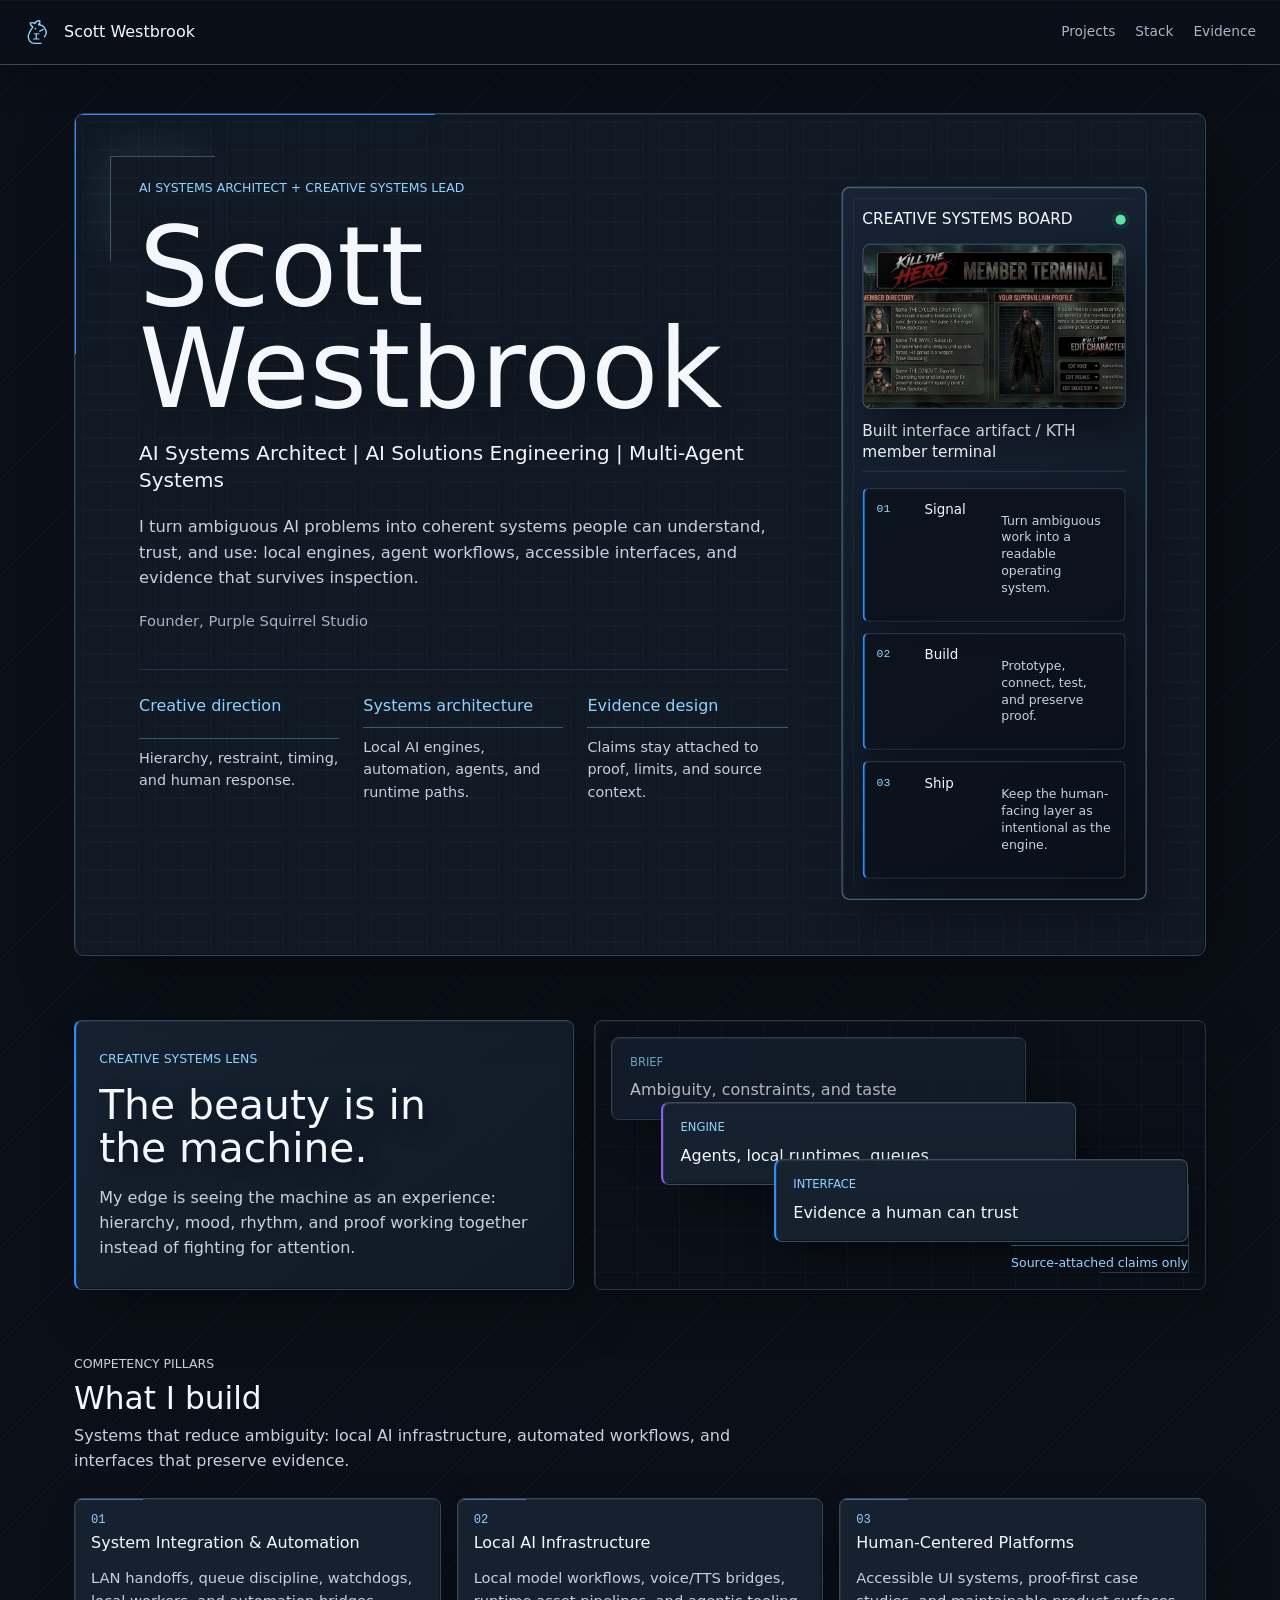
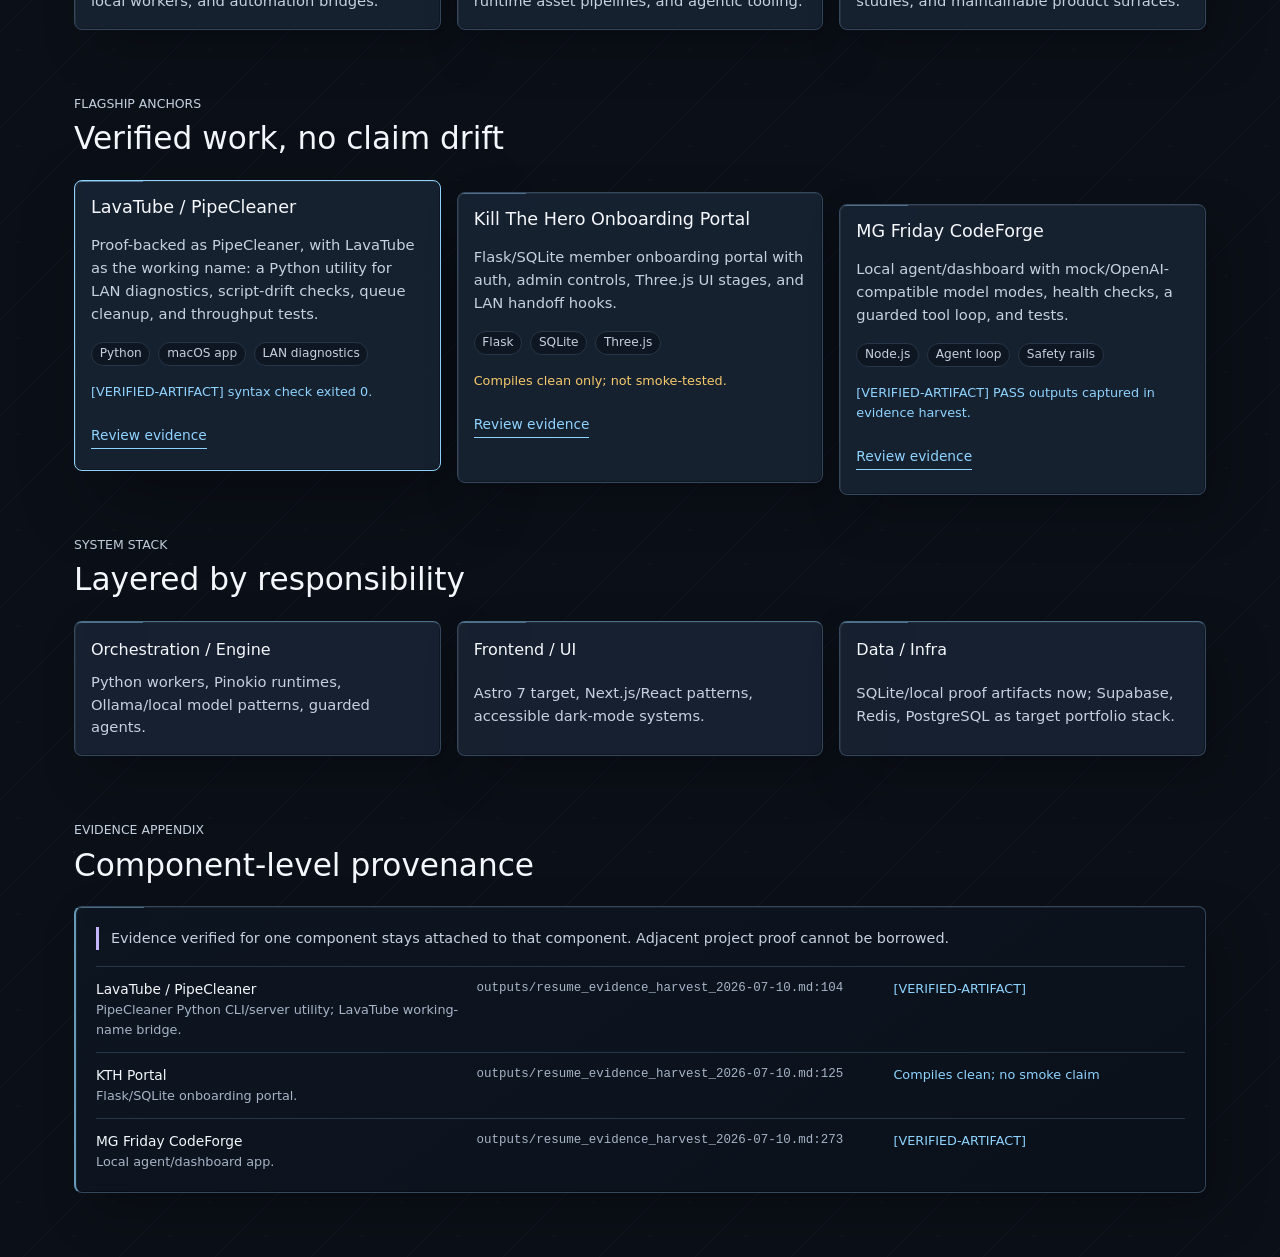
==== index.html @ 9179e579 "Add subtle portfolio design polish" ====
<!DOCTYPE html><html lang="en" data-astro-cid-lcdefpme><head><meta charset="utf-8"><link rel="icon" type="image/svg+xml" href="/favicon.svg"><meta name="viewport" content="width=device-width, initial-scale=1"><meta name="generator" content="Astro v7.0.5"><title>Scott Westbrook — AI Systems Architect</title><meta name="description" content="AI Systems Architect. Local AI engines, multi-agent workflows, and accessible interfaces backed by evidence that survives inspection."><meta name="author" content="Scott Westbrook"><meta name="robots" content="index, follow, max-image-preview:large"><link rel="canonical" href="https://swcre8s.github.io/"><!-- Open Graph / social share previews --><meta property="og:type" content="website"><meta property="og:site_name" content="Scott Westbrook — AI Systems Architect"><meta property="og:title" content="Scott Westbrook — AI Systems Architect"><meta property="og:description" content="Local AI engines, multi-agent workflows, and accessible interfaces backed by evidence that survives inspection."><meta property="og:url" content="https://swcre8s.github.io/"><meta property="og:image" content="https://swcre8s.github.io/assets/portfolio-og.png"><meta property="og:image:alt" content="Scott Westbrook portfolio, a layered dark interface for AI systems architecture and creative systems leadership"><meta property="og:image:width" content="1200"><meta property="og:image:height" content="630"><meta name="twitter:card" content="summary_large_image"><meta name="twitter:image" content="https://swcre8s.github.io/assets/portfolio-og.png"><meta name="twitter:title" content="Scott Westbrook — AI Systems Architect"><meta name="twitter:description" content="Local AI engines, multi-agent workflows, and accessible interfaces backed by evidence that survives inspection."><script type="application/ld+json">{"@context":"https://schema.org","@type":"Person","name":"Scott Westbrook","jobTitle":"AI Systems Architect","url":"https://swcre8s.github.io/","sameAs":["https://www.linkedin.com/in/scott-westbrook-38995947","https://github.com/swcre8s"],"knowsAbout":["AI systems architecture","Multi-agent orchestration","Local LLM infrastructure","Forward-deployed engineering","Tauri","Astro"]}</script><link rel="stylesheet" href="/_astro/index.CGU7ejdP.css"></head><body data-astro-cid-lcdefpme><header class="portfolio-nav" data-astro-cid-lcdefpme><a class="name" href="/" data-astro-cid-lcdefpme><svg class="mark" viewBox="0 0 32 32" aria-hidden="true" data-astro-cid-lcdefpme><path d="M23 22c2.4-2.6 3-6.8.8-10.2C22.3 9.2 19.3 7.7 16.6 7.7c1.3-1.3 2-3.2 1.3-4.7-2.6 0-4.7 1.4-5.7 3.4-1-1-3-1.3-5-.7 0 2 1.4 3.7 3 4.4C6.6 15 4.3 18.4 5 22.3c.4 3.4 2.9 6.1 6.4 6.7h8.6" fill="none" stroke="currentColor" stroke-width="1.6" stroke-linejoin="round" data-astro-cid-lcdefpme></path><path d="M12 18h5M14 18v6M18 15l4-2M11 24h6" stroke="currentColor" stroke-width="1.4" fill="none" stroke-linecap="round" data-astro-cid-lcdefpme></path><circle cx="13" cy="12" r="1" fill="currentColor" data-astro-cid-lcdefpme></circle></svg><span data-astro-cid-lcdefpme>Scott Westbrook</span></a><nav class="portfolio-links" aria-label="Primary" data-astro-cid-lcdefpme><a href="/projects" data-astro-cid-lcdefpme>Projects</a><a href="#stack" data-astro-cid-lcdefpme>Stack</a><a href="#evidence" data-astro-cid-lcdefpme>Evidence</a></nav></header><main class="stage" data-astro-cid-lcdefpme><!-- ===== HERO ===== --><section class="hero-grid" aria-label="Introduction" data-astro-cid-lcdefpme><div class="hero-copy" data-astro-cid-lcdefpme><p class="eyebrow" data-astro-cid-lcdefpme>AI Systems Architect + Creative Systems Lead</p><h1 data-astro-cid-lcdefpme>Scott Westbrook</h1><p class="subtitle" data-astro-cid-lcdefpme>AI Systems Architect | AI Solutions Engineering | Multi-Agent Systems</p><p class="positioning" data-astro-cid-lcdefpme>I turn ambiguous AI problems into coherent systems people can understand, trust, and use: local engines, agent workflows, accessible interfaces, and evidence that survives inspection.</p><p class="founder-line" data-astro-cid-lcdefpme>Founder, Purple Squirrel Studio</p><ul class="thread" data-astro-cid-lcdefpme><li data-astro-cid-lcdefpme><b data-astro-cid-lcdefpme>Creative direction</b><span data-astro-cid-lcdefpme>Hierarchy, restraint, timing, and human response.</span></li><li data-astro-cid-lcdefpme><b data-astro-cid-lcdefpme>Systems architecture</b><span data-astro-cid-lcdefpme>Local AI engines, automation, agents, and runtime paths.</span></li><li data-astro-cid-lcdefpme><b data-astro-cid-lcdefpme>Evidence design</b><span data-astro-cid-lcdefpme>Claims stay attached to proof, limits, and source context.</span></li></ul></div><aside class="pulse creative-control" aria-label="Creative systems board" data-astro-cid-lcdefpme><p class="pulse-title" data-astro-cid-lcdefpme>Creative Systems Board<span class="pulse-dot" aria-hidden="true" data-astro-cid-lcdefpme></span></p><div class="hero-artifact"><img src="/assets/kill-the-hero/KTH_Member_Dashboard_Page.jpg" alt="Kill The Hero member dashboard interface"></div><p class="artifact-caption" data-astro-cid-lcdefpme>Built interface artifact / KTH member terminal</p><div class="artifact-stack"><div><span>01</span><b>Signal</b><p>Turn ambiguous work into a readable operating system.</p></div><div><span>02</span><b>Build</b><p>Prototype, connect, test, and preserve proof.</p></div><div><span>03</span><b>Ship</b><p>Keep the human-facing layer as intentional as the engine.</p></div></div></aside></section><!-- ===== CREATIVE SYSTEMS SIGNATURE ===== --><section class="section-band director-pass" aria-label="Creative systems signature" data-astro-cid-lcdefpme><div class="signature-panel" data-astro-cid-lcdefpme><p class="eyebrow" data-astro-cid-lcdefpme>Creative Systems Lens</p><p class="signature" data-astro-cid-lcdefpme>The beauty is in the machine.</p><p data-astro-cid-lcdefpme>My edge is seeing the machine as an experience: hierarchy, mood, rhythm, and proof working together instead of fighting for attention.</p></div><div class="systems-composition" aria-label="Layered system composition" data-astro-cid-lcdefpme><div class="composition-layer layer-back" data-astro-cid-lcdefpme><span data-astro-cid-lcdefpme>Brief</span><b data-astro-cid-lcdefpme>Ambiguity, constraints, and taste</b></div><div class="composition-layer layer-mid" data-astro-cid-lcdefpme><span data-astro-cid-lcdefpme>Engine</span><b data-astro-cid-lcdefpme>Agents, local runtimes, queues</b></div><div class="composition-layer layer-front" data-astro-cid-lcdefpme><span data-astro-cid-lcdefpme>Interface</span><b data-astro-cid-lcdefpme>Evidence a human can trust</b></div><div class="composition-proof" data-astro-cid-lcdefpme>Source-attached claims only</div></div></section><!-- ===== COMPETENCY PILLARS ===== --><section class="section-band" aria-labelledby="pillars-h" data-astro-cid-lcdefpme><div class="section-heading" data-astro-cid-lcdefpme><p class="eyebrow" data-astro-cid-lcdefpme>Competency Pillars</p><h2 id="pillars-h" data-astro-cid-lcdefpme>What I build</h2><p data-astro-cid-lcdefpme>Systems that reduce ambiguity: local AI infrastructure, automated workflows, and interfaces that preserve evidence.</p></div><div class="pillar-grid" data-astro-cid-lcdefpme><article class="pillar" data-step="01" data-astro-cid-lcdefpme><b data-astro-cid-lcdefpme>System Integration &amp; Automation</b><p data-astro-cid-lcdefpme>LAN handoffs, queue discipline, watchdogs, local workers, and automation bridges.</p></article><article class="pillar" data-step="02" data-astro-cid-lcdefpme><b data-astro-cid-lcdefpme>Local AI Infrastructure</b><p data-astro-cid-lcdefpme>Local model workflows, voice/TTS bridges, runtime asset pipelines, and agentic tooling.</p></article><article class="pillar" data-step="03" data-astro-cid-lcdefpme><b data-astro-cid-lcdefpme>Human-Centered Platforms</b><p data-astro-cid-lcdefpme>Accessible UI systems, proof-first case studies, and maintainable product surfaces.</p></article></div></section><!-- ===== FLAGSHIP ANCHORS ===== --><section class="section-band" aria-labelledby="flagship-h" id="projects" data-astro-cid-lcdefpme><div class="section-heading" data-astro-cid-lcdefpme><p class="eyebrow" data-astro-cid-lcdefpme>Flagship Anchors</p><h2 id="flagship-h" data-astro-cid-lcdefpme>Verified work, no claim drift</h2></div><div class="project-grid" data-astro-cid-lcdefpme><article class="project-card" data-astro-cid-lcdefpme><h3 data-astro-cid-lcdefpme>LavaTube / PipeCleaner</h3><p data-astro-cid-lcdefpme>Proof-backed as PipeCleaner, with LavaTube as the working name: a Python utility for LAN diagnostics, script-drift checks, queue cleanup, and throughput tests.</p><ul class="tag-list" data-astro-cid-lcdefpme><li data-astro-cid-lcdefpme>Python</li><li data-astro-cid-lcdefpme>macOS app</li><li data-astro-cid-lcdefpme>LAN diagnostics</li></ul><p class="proof" data-astro-cid-lcdefpme>[VERIFIED-ARTIFACT] syntax check exited 0.</p><a class="project-link" href="/projects" data-astro-cid-lcdefpme>Review evidence</a></article><article class="project-card" data-astro-cid-lcdefpme><h3 data-astro-cid-lcdefpme>Kill The Hero Onboarding Portal</h3><p data-astro-cid-lcdefpme>Flask/SQLite member onboarding portal with auth, admin controls, Three.js UI stages, and LAN handoff hooks.</p><ul class="tag-list" data-astro-cid-lcdefpme><li data-astro-cid-lcdefpme>Flask</li><li data-astro-cid-lcdefpme>SQLite</li><li data-astro-cid-lcdefpme>Three.js</li></ul><p class="proof warning" data-astro-cid-lcdefpme>Compiles clean only; not smoke-tested.</p><a class="project-link" href="/projects" data-astro-cid-lcdefpme>Review evidence</a></article><article class="project-card" data-astro-cid-lcdefpme><h3 data-astro-cid-lcdefpme>MG Friday CodeForge</h3><p data-astro-cid-lcdefpme>Local agent/dashboard with mock/OpenAI-compatible model modes, health checks, a guarded tool loop, and tests.</p><ul class="tag-list" data-astro-cid-lcdefpme><li data-astro-cid-lcdefpme>Node.js</li><li data-astro-cid-lcdefpme>Agent loop</li><li data-astro-cid-lcdefpme>Safety rails</li></ul><p class="proof" data-astro-cid-lcdefpme>[VERIFIED-ARTIFACT] PASS outputs captured in evidence harvest.</p><a class="project-link" href="/projects" data-astro-cid-lcdefpme>Review evidence</a></article></div></section><!-- ===== SYSTEM STACK ===== --><section class="section-band" aria-labelledby="stack-h" id="stack" data-astro-cid-lcdefpme><div class="section-heading" data-astro-cid-lcdefpme><p class="eyebrow" data-astro-cid-lcdefpme>System Stack</p><h2 id="stack-h" data-astro-cid-lcdefpme>Layered by responsibility</h2></div><div class="stack-grid" data-astro-cid-lcdefpme><article class="stack-layer" data-astro-cid-lcdefpme><b data-astro-cid-lcdefpme>Orchestration / Engine</b><p data-astro-cid-lcdefpme>Python workers, Pinokio runtimes, Ollama/local model patterns, guarded agents.</p></article><article class="stack-layer" data-astro-cid-lcdefpme><b data-astro-cid-lcdefpme>Frontend / UI</b><p data-astro-cid-lcdefpme>Astro 7 target, Next.js/React patterns, accessible dark-mode systems.</p></article><article class="stack-layer" data-astro-cid-lcdefpme><b data-astro-cid-lcdefpme>Data / Infra</b><p data-astro-cid-lcdefpme>SQLite/local proof artifacts now; Supabase, Redis, PostgreSQL as target portfolio stack.</p></article></div></section><!-- ===== EVIDENCE APPENDIX ===== --><section class="section-band" aria-labelledby="evidence-h" id="evidence" data-astro-cid-lcdefpme><div class="section-heading" data-astro-cid-lcdefpme><p class="eyebrow" data-astro-cid-lcdefpme>Evidence Appendix</p><h2 id="evidence-h" data-astro-cid-lcdefpme>Component-level provenance</h2></div><div class="evidence-block" data-astro-cid-lcdefpme><p class="guardrail" data-astro-cid-lcdefpme>Evidence verified for one component stays attached to that component. Adjacent project proof cannot be borrowed.</p><div class="evidence-grid" data-astro-cid-lcdefpme><div class="evidence-row" data-astro-cid-lcdefpme><strong data-astro-cid-lcdefpme>LavaTube / PipeCleaner<span class="sub" data-astro-cid-lcdefpme>PipeCleaner Python CLI/server utility; LavaTube working-name bridge.</span></strong><code data-astro-cid-lcdefpme>outputs/resume_evidence_harvest_2026-07-10.md:104</code><span class="verdict" data-astro-cid-lcdefpme>[VERIFIED-ARTIFACT]</span></div><div class="evidence-row" data-astro-cid-lcdefpme><strong data-astro-cid-lcdefpme>KTH Portal<span class="sub" data-astro-cid-lcdefpme>Flask/SQLite onboarding portal.</span></strong><code data-astro-cid-lcdefpme>outputs/resume_evidence_harvest_2026-07-10.md:125</code><span class="verdict" data-astro-cid-lcdefpme>Compiles clean; no smoke claim</span></div><div class="evidence-row" data-astro-cid-lcdefpme><strong data-astro-cid-lcdefpme>MG Friday CodeForge<span class="sub" data-astro-cid-lcdefpme>Local agent/dashboard app.</span></strong><code data-astro-cid-lcdefpme>outputs/resume_evidence_harvest_2026-07-10.md:273</code><span class="verdict" data-astro-cid-lcdefpme>[VERIFIED-ARTIFACT]</span></div></div></div></section></main></body></html>
---- _astro/index.CGU7ejdP.css ----
:root{--surface-canvas:#0b1018;--surface-panel:#111a26;--surface-raised:#172231;--surface-sunken:#080d14;--surface-line:#263547;--border-subtle:#2b3b4f;--text-primary:#f4f7fb;--text-secondary:#c6d0de;--text-muted:#a7b4c6;--text-low:#8492a6;--accent-blue:#2f8cff;--accent-blue-soft:#8fd3ff;--brand-purple:#8b5cf6;--brand-purple-soft:#c4b5fd;--status-green:#5ee6a8;--status-amber:#f5c86b;--focus-ring:#8fd3ff;--radius-sm:6px;--radius-md:8px;--radius-lg:10px;--space-2:.5rem;--space-3:.75rem;--space-4:1rem;--space-5:1.25rem;--space-6:1.5rem;--space-8:2rem;--space-10:2.5rem;--space-12:3rem;--space-16:4rem;--content:1180px}[data-astro-cid-lcdefpme]{box-sizing:border-box}html{background:var(--surface-canvas);color-scheme:dark;scroll-behavior:smooth}body{color:var(--text-secondary);letter-spacing:0;background-color:var(--surface-canvas);-webkit-font-smoothing:antialiased;background-image:url("data:image/svg+xml,%3Csvg%20xmlns='http://www.w3.org/2000/svg'%20width='96'%20height='96'%20viewBox='0%200%2096%2096'%3E%3Cpath%20d='M0%2096L96%200'%20stroke='%23c4b5fd'%20stroke-opacity='.035'%20stroke-width='1'/%3E%3Ccircle%20cx='18'%20cy='18'%20r='.8'%20fill='%238fd3ff'%20fill-opacity='.07'/%3E%3Ccircle%20cx='74'%20cy='52'%20r='.8'%20fill='%23f4f7fb'%20fill-opacity='.055'/%3E%3C/svg%3E");margin:0;font-family:system-ui,-apple-system,Segoe UI,Roboto,sans-serif;line-height:1.55}h1[data-astro-cid-lcdefpme],h2[data-astro-cid-lcdefpme],h3[data-astro-cid-lcdefpme],p[data-astro-cid-lcdefpme]{margin:0}a[data-astro-cid-lcdefpme]{color:inherit;text-decoration:none}a[data-astro-cid-lcdefpme]:focus-visible,[data-astro-cid-lcdefpme][tabindex]:focus-visible{outline:2px solid var(--focus-ring);outline-offset:3px;border-radius:2px}.eyebrow[data-astro-cid-lcdefpme]{color:var(--accent-blue-soft);text-transform:uppercase;font-size:.78rem;font-weight:500}.portfolio-nav[data-astro-cid-lcdefpme]{z-index:5;justify-content:space-between;align-items:center;gap:var(--space-4);padding:var(--space-4) var(--space-6);backdrop-filter:blur(8px);background:#0b1018eb;border-bottom:1px solid #38485d;display:flex;position:sticky;top:0;box-shadow:0 16px 34px #0003}.portfolio-nav[data-astro-cid-lcdefpme] .name[data-astro-cid-lcdefpme]{align-items:center;gap:var(--space-3);color:var(--text-primary);font-weight:500;display:flex}.portfolio-nav[data-astro-cid-lcdefpme] .mark[data-astro-cid-lcdefpme]{width:28px;height:28px;color:var(--accent-blue-soft)}.portfolio-links[data-astro-cid-lcdefpme]{justify-content:flex-end;gap:var(--space-5);color:var(--text-muted);flex-wrap:wrap;font-size:.86rem;display:flex}.portfolio-links[data-astro-cid-lcdefpme] a[data-astro-cid-lcdefpme]{align-items:center;min-height:32px;display:inline-flex}.portfolio-links[data-astro-cid-lcdefpme] a[data-astro-cid-lcdefpme]:hover{color:var(--text-primary)}.stage[data-astro-cid-lcdefpme]{max-width:var(--content);padding:var(--space-12) var(--space-6) var(--space-16);margin:0 auto}.pulse[data-astro-cid-lcdefpme],.pillar[data-astro-cid-lcdefpme],.project-card[data-astro-cid-lcdefpme],.stack-layer[data-astro-cid-lcdefpme],.evidence-block[data-astro-cid-lcdefpme],.depth-plane[data-astro-cid-lcdefpme]{background-color:#172231f5;border:1px solid #34475d;box-shadow:16px 20px 46px #00000047,inset 1px 1px #ffffff0f,inset -1px -1px #00000047}.hero-grid[data-astro-cid-lcdefpme]{gap:var(--space-12);padding:var(--space-16);border-radius:var(--radius-lg);background-color:#111a26f0;background-image:url("data:image/svg+xml,%3Csvg%20xmlns='http://www.w3.org/2000/svg'%20width='72'%20height='72'%20viewBox='0%200%2072%2072'%3E%3Cpath%20d='M8%208H64M8%2036H64M8%2064H64'%20stroke='%238fd3ff'%20stroke-opacity='.035'%20stroke-width='1'/%3E%3Cpath%20d='M8%208V64M36%208V64M64%208V64'%20stroke='%23c4b5fd'%20stroke-opacity='.025'%20stroke-width='1'/%3E%3C/svg%3E");border:1px solid #33465c;grid-template-columns:minmax(0,1.02fr) minmax(280px,.48fr);align-items:start;display:grid;position:relative;box-shadow:22px 28px 72px #0000005c,inset 1px 1px #ffffff13,inset -1px -1px #00000061}.hero-grid[data-astro-cid-lcdefpme]:before{content:"";background:var(--accent-blue);width:min(42%,360px);height:1px;position:absolute;top:0;left:0;box-shadow:10px 14px 34px #2f8cff52,0 0 22px #8fd3ff2e}.hero-grid[data-astro-cid-lcdefpme]:after{content:"";background:var(--accent-blue);width:1px;height:min(34%,240px);position:absolute;top:0;left:0;box-shadow:12px 16px 34px #2f8cff3d,0 0 22px #8fd3ff29}.hero-copy[data-astro-cid-lcdefpme]{gap:var(--space-5);max-width:780px;display:grid}.hero-copy[data-astro-cid-lcdefpme] h1[data-astro-cid-lcdefpme]{max-width:10ch;color:var(--text-primary);text-shadow:9px 11px 24px #00000047;font-size:6.9rem;font-weight:500;line-height:.92}.subtitle[data-astro-cid-lcdefpme]{color:var(--text-primary);max-width:680px;font-size:1.25rem;line-height:1.35}.positioning[data-astro-cid-lcdefpme]{color:var(--text-secondary);max-width:760px;font-size:1.02rem}.founder-line[data-astro-cid-lcdefpme]{color:var(--text-muted);font-size:.92rem}.thread[data-astro-cid-lcdefpme]{gap:var(--space-6);margin:var(--space-4) 0 0;padding:var(--space-6) 0 0;border-top:1px solid var(--surface-line);grid-template-columns:repeat(3,minmax(0,1fr));list-style:none;display:grid}.thread[data-astro-cid-lcdefpme] li[data-astro-cid-lcdefpme]{gap:var(--space-2);display:grid}.thread[data-astro-cid-lcdefpme] b[data-astro-cid-lcdefpme]{color:var(--accent-blue-soft);padding-bottom:var(--space-2);border-bottom:1px solid #8fd3ff59;font-weight:500}.thread[data-astro-cid-lcdefpme] span[data-astro-cid-lcdefpme]{color:var(--text-secondary);font-size:.9rem}.pulse[data-astro-cid-lcdefpme]{gap:var(--space-3);border-radius:var(--radius-md);padding:var(--space-5);border-color:#8fd3ff80;display:grid;transform:translate(.35rem,.55rem)}.pulse-title[data-astro-cid-lcdefpme]{justify-content:space-between;align-items:center;gap:var(--space-3);color:var(--accent-blue-soft);text-transform:uppercase;font-size:.8rem;display:flex}.pulse-dot[data-astro-cid-lcdefpme]{background:var(--status-green);border-radius:999px;width:.64rem;height:.64rem;box-shadow:0 0 0 4px #5ee6a814}.pulse[data-astro-cid-lcdefpme]>p[data-astro-cid-lcdefpme]{color:var(--text-primary);font-size:.96rem}.status-grid[data-astro-cid-lcdefpme]{gap:var(--space-2);display:grid}.status-row[data-astro-cid-lcdefpme]{justify-content:space-between;gap:var(--space-4);border-top:1px solid var(--surface-line);padding-top:var(--space-2);color:var(--text-secondary);font-size:.82rem;display:flex}.status-row[data-astro-cid-lcdefpme] span[data-astro-cid-lcdefpme]:last-child{color:var(--accent-blue-soft)}.section-band[data-astro-cid-lcdefpme]{padding-top:var(--space-16)}.section-heading[data-astro-cid-lcdefpme]{gap:var(--space-2);max-width:720px;margin-bottom:var(--space-6);display:grid}.section-heading[data-astro-cid-lcdefpme] h2[data-astro-cid-lcdefpme]{color:var(--text-primary);font-size:1.95rem;font-weight:500;line-height:1.12}.section-heading[data-astro-cid-lcdefpme] p[data-astro-cid-lcdefpme]{color:var(--text-secondary)}.depth-map[data-astro-cid-lcdefpme]{gap:var(--space-5);grid-template-columns:minmax(0,.68fr) minmax(0,1.32fr);align-items:stretch;display:grid}.depth-plane[data-astro-cid-lcdefpme]{gap:var(--space-4);border-radius:var(--radius-md);padding:var(--space-5);border-left:2px solid var(--accent-blue);display:grid}.depth-plane[data-astro-cid-lcdefpme] .signature[data-astro-cid-lcdefpme]{max-width:13ch;color:var(--text-primary);font-size:2.35rem;font-weight:500;line-height:1.08}.depth-plane[data-astro-cid-lcdefpme] p[data-astro-cid-lcdefpme]{color:var(--text-secondary)}.layer-rules[data-astro-cid-lcdefpme]{gap:var(--space-3);margin:0;padding:0;list-style:none;display:grid}.layer-rules[data-astro-cid-lcdefpme] li[data-astro-cid-lcdefpme]{gap:var(--space-4);padding:var(--space-4);border-radius:var(--radius-md);color:var(--text-secondary);background-color:#0b10189e;border-left:2px solid #2f8cffa8;grid-template-columns:5.4rem minmax(0,1fr);align-items:start;display:grid;box-shadow:10px 12px 30px #0003,inset 1px 1px #ffffff0b}.layer-rules[data-astro-cid-lcdefpme] li[data-astro-cid-lcdefpme]>span[data-astro-cid-lcdefpme]:first-child{color:var(--accent-blue-soft);text-transform:uppercase;font-size:.78rem}.layer-rules[data-astro-cid-lcdefpme] b[data-astro-cid-lcdefpme]{color:var(--text-primary);margin-bottom:var(--space-2);font-weight:500;display:block}.pillar-grid[data-astro-cid-lcdefpme],.project-grid[data-astro-cid-lcdefpme],.stack-grid[data-astro-cid-lcdefpme]{gap:var(--space-4);grid-template-columns:repeat(3,minmax(0,1fr));display:grid}.pillar[data-astro-cid-lcdefpme],.stack-layer[data-astro-cid-lcdefpme]{padding:var(--space-4);border-radius:var(--radius-md)}.pillar[data-astro-cid-lcdefpme]{gap:var(--space-3);padding-top:var(--space-8);display:grid;position:relative}.pillar[data-astro-cid-lcdefpme]:before{content:attr(data-step);left:var(--space-4);top:var(--space-3);color:var(--accent-blue-soft);font-family:ui-monospace,SFMono-Regular,Menlo,Monaco,Consolas,monospace;font-size:.76rem;position:absolute}.pillar[data-astro-cid-lcdefpme] b[data-astro-cid-lcdefpme],.stack-layer[data-astro-cid-lcdefpme] b[data-astro-cid-lcdefpme]{color:var(--text-primary);font-weight:500}.pillar[data-astro-cid-lcdefpme] p[data-astro-cid-lcdefpme],.stack-layer[data-astro-cid-lcdefpme] p[data-astro-cid-lcdefpme]{color:var(--text-secondary);font-size:.92rem}.project-card[data-astro-cid-lcdefpme]{gap:var(--space-4);padding:var(--space-4);border-radius:var(--radius-md);align-content:start;display:grid}.project-card[data-astro-cid-lcdefpme]:first-child{border-color:var(--accent-blue-soft);box-shadow:22px 28px 72px #00000057,inset 1px 1px #ffffff14,inset -1px -1px #00000052}.project-card[data-astro-cid-lcdefpme]:nth-child(2){transform:translateY(.75rem)}.project-card[data-astro-cid-lcdefpme]:nth-child(3){transform:translateY(1.5rem)}.project-card[data-astro-cid-lcdefpme] h3[data-astro-cid-lcdefpme]{color:var(--text-primary);font-size:1.1rem;font-weight:500;line-height:1.2}.project-card[data-astro-cid-lcdefpme] p[data-astro-cid-lcdefpme]{color:var(--text-secondary);font-size:.92rem}.tag-list[data-astro-cid-lcdefpme]{gap:var(--space-2);flex-wrap:wrap;margin:0;padding:0;list-style:none;display:flex}.tag-list[data-astro-cid-lcdefpme] li[data-astro-cid-lcdefpme]{border:1px solid var(--surface-line);color:var(--text-secondary);white-space:nowrap;background:#080d148c;border-radius:999px;padding:.16rem .48rem;font-size:.76rem;line-height:1.4}.project-card[data-astro-cid-lcdefpme] .proof[data-astro-cid-lcdefpme]{color:var(--accent-blue-soft);font-size:.8rem}.project-card[data-astro-cid-lcdefpme] .proof[data-astro-cid-lcdefpme].warning{color:var(--status-amber)}.project-link[data-astro-cid-lcdefpme]{width:fit-content;min-height:36px;color:var(--accent-blue-soft);border-bottom:1px solid;align-items:center;font-size:.86rem;display:inline-flex}.project-link[data-astro-cid-lcdefpme]:hover{color:var(--text-primary)}.stack-layer[data-astro-cid-lcdefpme]{gap:var(--space-2);border-top:1px solid #8fd3ff70;display:grid}.evidence-block[data-astro-cid-lcdefpme]{gap:var(--space-4);padding:var(--space-5);border-radius:var(--radius-md);background-color:#0d1520;border-left:2px solid #8fd3ffb3;display:grid}.guardrail[data-astro-cid-lcdefpme]{border-left:3px solid var(--brand-purple-soft);padding-left:var(--space-3);color:var(--text-secondary);font-size:.9rem}.evidence-grid[data-astro-cid-lcdefpme]{gap:var(--space-3);display:grid}.evidence-row[data-astro-cid-lcdefpme]{gap:var(--space-4);border-top:1px solid var(--surface-line);padding-top:var(--space-3);color:var(--text-secondary);grid-template-columns:1fr 1.1fr .8fr;align-items:start;font-size:.86rem;display:grid}.evidence-row[data-astro-cid-lcdefpme] strong[data-astro-cid-lcdefpme]{color:var(--text-primary);font-weight:500;display:block}.evidence-row[data-astro-cid-lcdefpme] .sub[data-astro-cid-lcdefpme]{color:var(--text-muted);font-size:.8rem;font-weight:400;display:block}.evidence-row[data-astro-cid-lcdefpme] code[data-astro-cid-lcdefpme]{color:var(--text-muted);overflow-wrap:anywhere;font-family:ui-monospace,SFMono-Regular,Menlo,Monaco,Consolas,monospace;font-size:.78rem;display:block}.evidence-row[data-astro-cid-lcdefpme] .verdict[data-astro-cid-lcdefpme]{color:var(--accent-blue-soft);font-size:.8rem}@media (width<=980px){.hero-grid[data-astro-cid-lcdefpme]{gap:var(--space-8);padding:var(--space-8);grid-template-columns:1fr}.hero-copy[data-astro-cid-lcdefpme] h1[data-astro-cid-lcdefpme]{font-size:4.2rem}.pulse[data-astro-cid-lcdefpme]{transform:none}.depth-map[data-astro-cid-lcdefpme],.pillar-grid[data-astro-cid-lcdefpme],.project-grid[data-astro-cid-lcdefpme],.stack-grid[data-astro-cid-lcdefpme]{grid-template-columns:1fr}.project-card[data-astro-cid-lcdefpme]:nth-child(2),.project-card[data-astro-cid-lcdefpme]:nth-child(3){transform:none}.stage[data-astro-cid-lcdefpme]{padding:var(--space-8) var(--space-5) var(--space-12)}}@media (width<=620px){.hero-copy[data-astro-cid-lcdefpme] h1[data-astro-cid-lcdefpme]{font-size:3.2rem}.thread[data-astro-cid-lcdefpme]{grid-template-columns:1fr}.evidence-row[data-astro-cid-lcdefpme],.layer-rules[data-astro-cid-lcdefpme] li[data-astro-cid-lcdefpme]{gap:var(--space-2);grid-template-columns:1fr}}


/* Creative director pass: preserve the generated Astro shell while adding authored depth. */
.creative-control{overflow:hidden;padding:1.1rem;border-color:#8fd3ff99;background:linear-gradient(145deg,#182436f5,#101925f5 68%,#0b1119f5);box-shadow:18px 24px 56px #00000061,inset 1px 1px #ffffff16,inset -1px -1px #00000070}
.hero-artifact{aspect-ratio:16/10;border:1px solid #8fd3ff66;border-radius:8px;overflow:hidden;background:#080d14;box-shadow:14px 18px 38px #00000066,inset 1px 1px #ffffff12}
.hero-artifact img{width:100%;height:100%;object-fit:cover;object-position:center top;display:block;filter:saturate(.9) contrast(1.04) brightness(.82)}
.artifact-stack{display:grid;gap:.7rem;margin-top:.2rem}
.artifact-stack div{display:grid;grid-template-columns:2.4rem 4.2rem minmax(0,1fr);gap:.6rem;align-items:start;padding:.72rem .76rem;border:1px solid #2b3b4f;border-left:2px solid #2f8cff;background:#0b1018b5;border-radius:6px;box-shadow:8px 10px 24px #0004,inset 1px 1px #ffffff0c}
.artifact-stack span{color:#8fd3ff;font-family:ui-monospace,SFMono-Regular,Menlo,Monaco,Consolas,monospace;font-size:.72rem}
.artifact-stack b{color:#f4f7fb;font-size:.84rem;font-weight:500}
.artifact-stack p{color:#c6d0de;font-size:.78rem;line-height:1.35}
.director-pass{display:grid;grid-template-columns:minmax(0,.9fr) minmax(0,1.1fr);gap:1.25rem;align-items:stretch}
.signature-panel{display:grid;gap:1rem;align-content:center;padding:1.45rem;border:1px solid #34475d;border-left:2px solid #2f8cff;border-radius:8px;background:linear-gradient(145deg,#172231f5,#111a26f5);box-shadow:18px 22px 52px #00000052,inset 1px 1px #ffffff12,inset -1px -1px #0000005c}
.signature-panel .signature{max-width:13ch;color:#f4f7fb;font-size:2.55rem;font-weight:500;line-height:1.06;text-shadow:8px 10px 22px #0007}
.signature-panel p:last-child{color:#c6d0de;max-width:36rem}
.systems-composition{position:relative;min-height:270px;border:1px solid #25364a;border-radius:8px;overflow:hidden;background:#0b1018;box-shadow:16px 20px 48px #0000004d,inset 1px 1px #ffffff0d}
.systems-composition:before{content:"";position:absolute;inset:0;background-image:linear-gradient(135deg,#8fd3ff0f 0 1px,transparent 1px 34px),linear-gradient(90deg,#8fd3ff08 1px,transparent 1px),linear-gradient(0deg,#c4b5fd07 1px,transparent 1px);background-size:96px 96px,42px 42px,42px 42px}
.composition-layer{position:absolute;width:min(68%,420px);padding:1rem 1.1rem;border:1px solid #3a4c62;border-radius:8px;background:#172231f2;box-shadow:16px 20px 44px #0000005c,inset 1px 1px #ffffff14,inset -1px -1px #00000060}
.composition-layer span{display:block;color:#8fd3ff;text-transform:uppercase;font-size:.72rem;margin-bottom:.4rem}
.composition-layer b{color:#f4f7fb;font-weight:500}
.layer-back{top:1rem;left:1rem;opacity:.74}
.layer-mid{top:5.1rem;left:4.1rem;border-left:2px solid #8b5cf6}
.layer-front{right:1.05rem;bottom:2.9rem;border-left:2px solid #2f8cff}
.composition-proof{position:absolute;right:1.05rem;bottom:1rem;color:#8fd3ff;font-size:.78rem;border-top:1px solid #8fd3ff59;padding-top:.45rem}
@media (width<=980px){.director-pass{grid-template-columns:1fr}.systems-composition{min-height:330px}.composition-layer{width:min(82%,420px)}}
@media (width<=620px){.artifact-stack div{grid-template-columns:2rem minmax(0,1fr)}.artifact-stack p{grid-column:2}.signature-panel .signature{font-size:2.15rem}.systems-composition{min-height:360px}.layer-mid{left:2.2rem}.composition-layer{width:calc(100% - 2rem)}.layer-front{right:.8rem}}


/* Subtle appreciation pass: quiet craft details, not a louder theme. */
body:before{content:"";position:fixed;inset:0;pointer-events:none;background:linear-gradient(135deg,#8fd3ff12 0%,#8fd3ff05 18%,transparent 42%),linear-gradient(315deg,#8b5cf608 0%,transparent 28%);z-index:-1}
.portfolio-nav[data-astro-cid-lcdefpme]{box-shadow:0 1px #ffffff08 inset,0 16px 34px #0004}
.portfolio-links[data-astro-cid-lcdefpme] a[data-astro-cid-lcdefpme]{position:relative}
.portfolio-links[data-astro-cid-lcdefpme] a[data-astro-cid-lcdefpme]:after{content:"";position:absolute;left:0;right:0;bottom:.2rem;height:1px;background:#8fd3ff;transform:scaleX(0);transform-origin:left;transition:transform .22s ease;opacity:.75}
.portfolio-links[data-astro-cid-lcdefpme] a[data-astro-cid-lcdefpme]:hover:after{transform:scaleX(1)}
.hero-grid[data-astro-cid-lcdefpme]{overflow:hidden;isolation:isolate}
.hero-grid[data-astro-cid-lcdefpme] .hero-copy[data-astro-cid-lcdefpme]{position:relative}
.hero-grid[data-astro-cid-lcdefpme] .hero-copy[data-astro-cid-lcdefpme]:before{content:"";position:absolute;left:-1.8rem;top:-1.35rem;width:6.5rem;height:6.5rem;border-top:1px solid #8fd3ff52;border-left:1px solid #8fd3ff52;box-shadow:-10px -10px 38px #8fd3ff14;pointer-events:none}
.creative-control{position:relative}
.creative-control:before{content:"";position:absolute;inset:.65rem;border-top:1px solid #ffffff14;border-left:1px solid #ffffff12;border-radius:6px;pointer-events:none}
.hero-artifact{position:relative}
.hero-artifact:after{content:"";position:absolute;inset:0;background:linear-gradient(135deg,#ffffff10,transparent 24%,#00000022 100%);pointer-events:none}
.artifact-caption{color:#8fd3ff;font-size:.72rem;line-height:1.35;border-bottom:1px solid #263547;padding-bottom:.55rem}
.systems-composition:after{content:"";position:absolute;inset:auto 1rem 1rem auto;width:5.5rem;height:5.5rem;border-right:1px solid #8fd3ff38;border-bottom:1px solid #8fd3ff38;pointer-events:none}
.composition-layer{transition:border-color .22s ease,box-shadow .22s ease}
.composition-layer:hover{border-color:#8fd3ff7a;box-shadow:18px 22px 52px #00000066,inset 1px 1px #ffffff18}
.pillar[data-astro-cid-lcdefpme],.project-card[data-astro-cid-lcdefpme],.stack-layer[data-astro-cid-lcdefpme],.evidence-block[data-astro-cid-lcdefpme]{position:relative;overflow:hidden}
.pillar[data-astro-cid-lcdefpme]:after,.project-card[data-astro-cid-lcdefpme]:after,.stack-layer[data-astro-cid-lcdefpme]:after,.evidence-block[data-astro-cid-lcdefpme]:after{content:"";position:absolute;left:0;top:0;width:4.25rem;height:1px;background:#8fd3ff66;box-shadow:8px 10px 22px #2f8cff2e}
.project-card[data-astro-cid-lcdefpme]{transition:border-color .22s ease,box-shadow .22s ease}
.project-card[data-astro-cid-lcdefpme]:hover{border-color:#8fd3ffa6;box-shadow:22px 28px 72px #00000066,inset 1px 1px #ffffff16,inset -1px -1px #00000060}
.project-link[data-astro-cid-lcdefpme]{position:relative;border-bottom:0}
.project-link[data-astro-cid-lcdefpme]:after{content:"";position:absolute;left:0;right:0;bottom:.32rem;height:1px;background:#8fd3ff;transform-origin:left;transition:transform .22s ease}
.project-link[data-astro-cid-lcdefpme]:hover:after{transform:scaleX(1.18)}
.evidence-block[data-astro-cid-lcdefpme]{background:linear-gradient(145deg,#0d1520,#0a111b)}
@media (prefers-reduced-motion:no-preference){.pulse-dot[data-astro-cid-lcdefpme]{animation:signal-breath 3.8s ease-in-out infinite}@keyframes signal-breath{0%,100%{box-shadow:0 0 0 4px #5ee6a814,0 0 16px #5ee6a829}50%{box-shadow:0 0 0 6px #5ee6a80d,0 0 28px #5ee6a83d}}}
@media (width<=620px){.hero-grid[data-astro-cid-lcdefpme] .hero-copy[data-astro-cid-lcdefpme]:before{left:-.9rem;top:-.9rem;width:4.6rem;height:4.6rem}.artifact-caption{font-size:.68rem}.portfolio-links[data-astro-cid-lcdefpme]{gap:.9rem}}
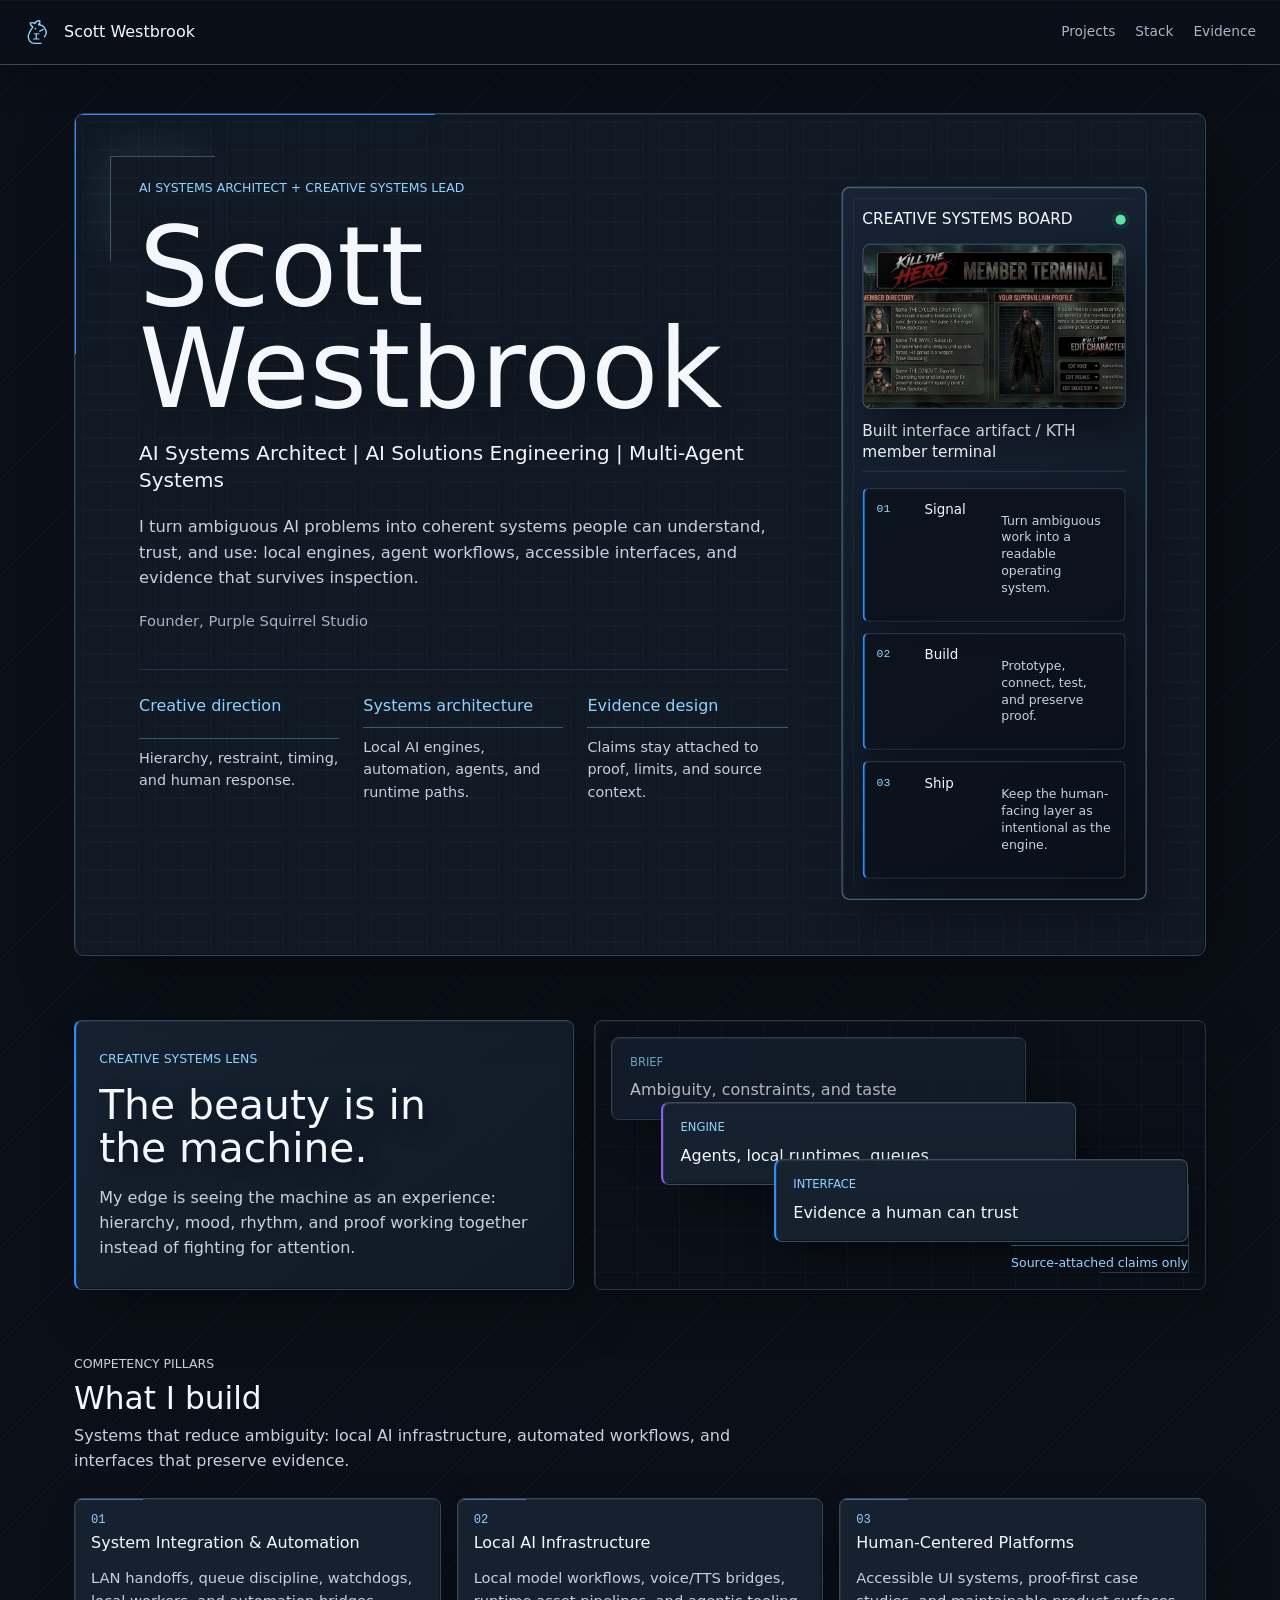
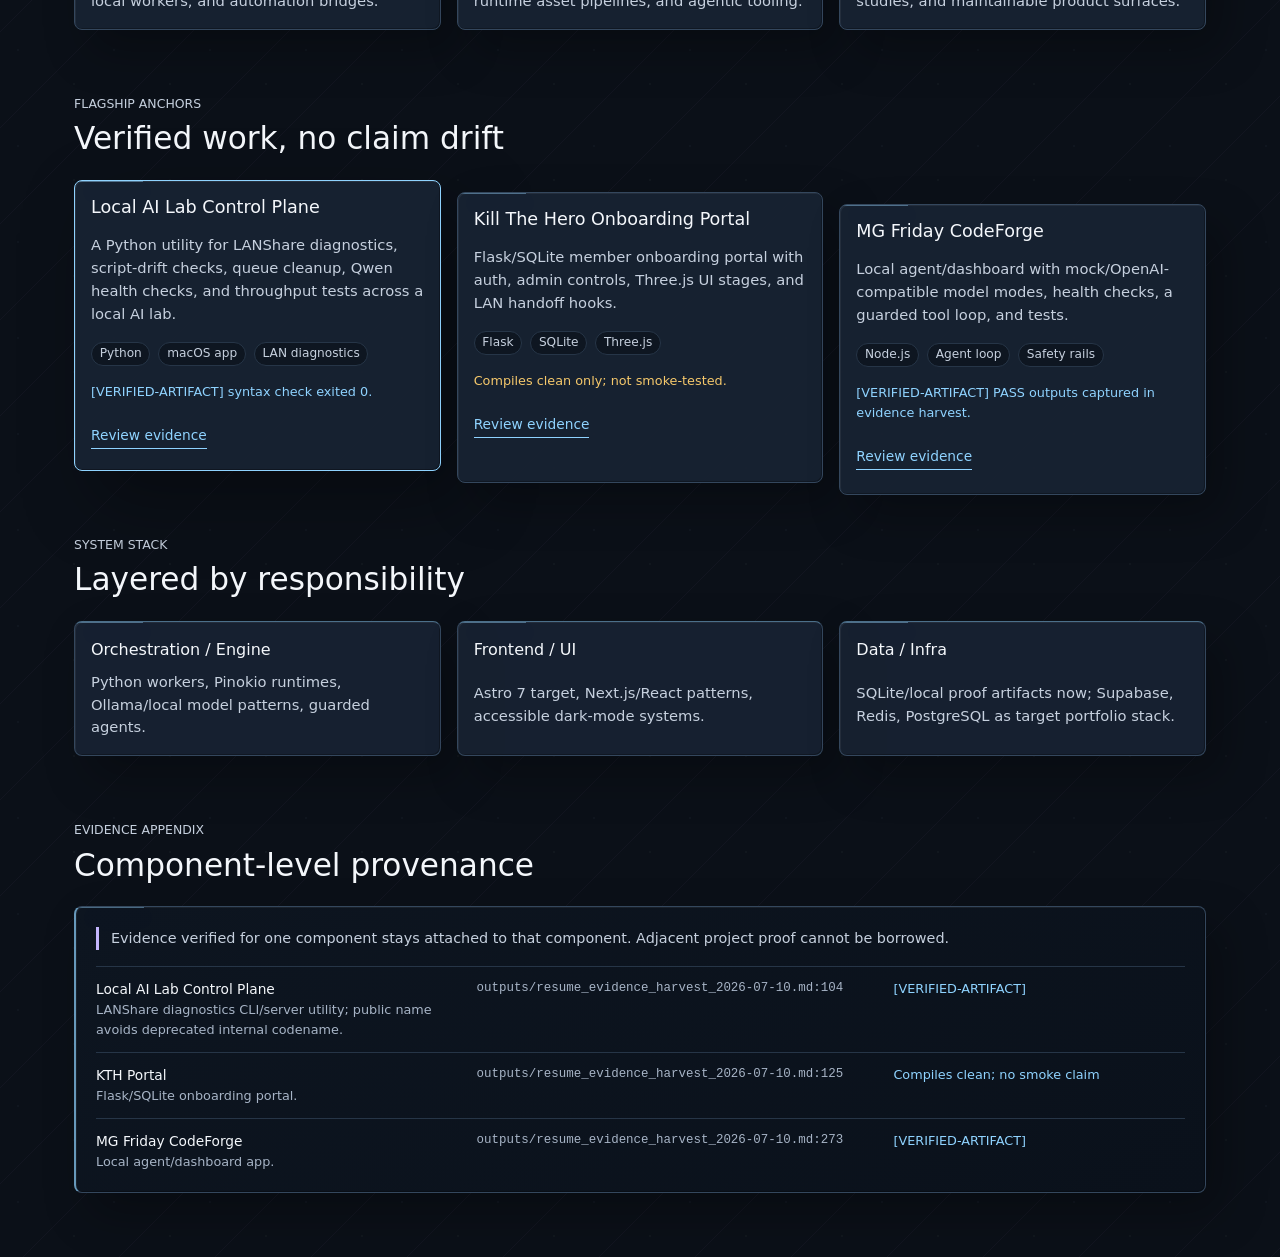
==== commit 77236ab5: "Remove deprecated utility name from portfolio" ====
--- a/index.html
+++ b/index.html
@@ -1 +1 @@
-<!DOCTYPE html><html lang="en" data-astro-cid-lcdefpme><head><meta charset="utf-8"><link rel="icon" type="image/svg+xml" href="/favicon.svg"><meta name="viewport" content="width=device-width, initial-scale=1"><meta name="generator" content="Astro v7.0.5"><title>Scott Westbrook — AI Systems Architect</title><meta name="description" content="AI Systems Architect. Local AI engines, multi-agent workflows, and accessible interfaces backed by evidence that survives inspection."><meta name="author" content="Scott Westbrook"><meta name="robots" content="index, follow, max-image-preview:large"><link rel="canonical" href="https://swcre8s.github.io/"><!-- Open Graph / social share previews --><meta property="og:type" content="website"><meta property="og:site_name" content="Scott Westbrook — AI Systems Architect"><meta property="og:title" content="Scott Westbrook — AI Systems Architect"><meta property="og:description" content="Local AI engines, multi-agent workflows, and accessible interfaces backed by evidence that survives inspection."><meta property="og:url" content="https://swcre8s.github.io/"><meta property="og:image" content="https://swcre8s.github.io/assets/portfolio-og.png"><meta property="og:image:alt" content="Scott Westbrook portfolio, a layered dark interface for AI systems architecture and creative systems leadership"><meta property="og:image:width" content="1200"><meta property="og:image:height" content="630"><meta name="twitter:card" content="summary_large_image"><meta name="twitter:image" content="https://swcre8s.github.io/assets/portfolio-og.png"><meta name="twitter:title" content="Scott Westbrook — AI Systems Architect"><meta name="twitter:description" content="Local AI engines, multi-agent workflows, and accessible interfaces backed by evidence that survives inspection."><script type="application/ld+json">{"@context":"https://schema.org","@type":"Person","name":"Scott Westbrook","jobTitle":"AI Systems Architect","url":"https://swcre8s.github.io/","sameAs":["https://www.linkedin.com/in/scott-westbrook-38995947","https://github.com/swcre8s"],"knowsAbout":["AI systems architecture","Multi-agent orchestration","Local LLM infrastructure","Forward-deployed engineering","Tauri","Astro"]}</script><link rel="stylesheet" href="/_astro/index.CGU7ejdP.css"></head><body data-astro-cid-lcdefpme><header class="portfolio-nav" data-astro-cid-lcdefpme><a class="name" href="/" data-astro-cid-lcdefpme><svg class="mark" viewBox="0 0 32 32" aria-hidden="true" data-astro-cid-lcdefpme><path d="M23 22c2.4-2.6 3-6.8.8-10.2C22.3 9.2 19.3 7.7 16.6 7.7c1.3-1.3 2-3.2 1.3-4.7-2.6 0-4.7 1.4-5.7 3.4-1-1-3-1.3-5-.7 0 2 1.4 3.7 3 4.4C6.6 15 4.3 18.4 5 22.3c.4 3.4 2.9 6.1 6.4 6.7h8.6" fill="none" stroke="currentColor" stroke-width="1.6" stroke-linejoin="round" data-astro-cid-lcdefpme></path><path d="M12 18h5M14 18v6M18 15l4-2M11 24h6" stroke="currentColor" stroke-width="1.4" fill="none" stroke-linecap="round" data-astro-cid-lcdefpme></path><circle cx="13" cy="12" r="1" fill="currentColor" data-astro-cid-lcdefpme></circle></svg><span data-astro-cid-lcdefpme>Scott Westbrook</span></a><nav class="portfolio-links" aria-label="Primary" data-astro-cid-lcdefpme><a href="/projects" data-astro-cid-lcdefpme>Projects</a><a href="#stack" data-astro-cid-lcdefpme>Stack</a><a href="#evidence" data-astro-cid-lcdefpme>Evidence</a></nav></header><main class="stage" data-astro-cid-lcdefpme><!-- ===== HERO ===== --><section class="hero-grid" aria-label="Introduction" data-astro-cid-lcdefpme><div class="hero-copy" data-astro-cid-lcdefpme><p class="eyebrow" data-astro-cid-lcdefpme>AI Systems Architect + Creative Systems Lead</p><h1 data-astro-cid-lcdefpme>Scott Westbrook</h1><p class="subtitle" data-astro-cid-lcdefpme>AI Systems Architect | AI Solutions Engineering | Multi-Agent Systems</p><p class="positioning" data-astro-cid-lcdefpme>I turn ambiguous AI problems into coherent systems people can understand, trust, and use: local engines, agent workflows, accessible interfaces, and evidence that survives inspection.</p><p class="founder-line" data-astro-cid-lcdefpme>Founder, Purple Squirrel Studio</p><ul class="thread" data-astro-cid-lcdefpme><li data-astro-cid-lcdefpme><b data-astro-cid-lcdefpme>Creative direction</b><span data-astro-cid-lcdefpme>Hierarchy, restraint, timing, and human response.</span></li><li data-astro-cid-lcdefpme><b data-astro-cid-lcdefpme>Systems architecture</b><span data-astro-cid-lcdefpme>Local AI engines, automation, agents, and runtime paths.</span></li><li data-astro-cid-lcdefpme><b data-astro-cid-lcdefpme>Evidence design</b><span data-astro-cid-lcdefpme>Claims stay attached to proof, limits, and source context.</span></li></ul></div><aside class="pulse creative-control" aria-label="Creative systems board" data-astro-cid-lcdefpme><p class="pulse-title" data-astro-cid-lcdefpme>Creative Systems Board<span class="pulse-dot" aria-hidden="true" data-astro-cid-lcdefpme></span></p><div class="hero-artifact"><img src="/assets/kill-the-hero/KTH_Member_Dashboard_Page.jpg" alt="Kill The Hero member dashboard interface"></div><p class="artifact-caption" data-astro-cid-lcdefpme>Built interface artifact / KTH member terminal</p><div class="artifact-stack"><div><span>01</span><b>Signal</b><p>Turn ambiguous work into a readable operating system.</p></div><div><span>02</span><b>Build</b><p>Prototype, connect, test, and preserve proof.</p></div><div><span>03</span><b>Ship</b><p>Keep the human-facing layer as intentional as the engine.</p></div></div></aside></section><!-- ===== CREATIVE SYSTEMS SIGNATURE ===== --><section class="section-band director-pass" aria-label="Creative systems signature" data-astro-cid-lcdefpme><div class="signature-panel" data-astro-cid-lcdefpme><p class="eyebrow" data-astro-cid-lcdefpme>Creative Systems Lens</p><p class="signature" data-astro-cid-lcdefpme>The beauty is in the machine.</p><p data-astro-cid-lcdefpme>My edge is seeing the machine as an experience: hierarchy, mood, rhythm, and proof working together instead of fighting for attention.</p></div><div class="systems-composition" aria-label="Layered system composition" data-astro-cid-lcdefpme><div class="composition-layer layer-back" data-astro-cid-lcdefpme><span data-astro-cid-lcdefpme>Brief</span><b data-astro-cid-lcdefpme>Ambiguity, constraints, and taste</b></div><div class="composition-layer layer-mid" data-astro-cid-lcdefpme><span data-astro-cid-lcdefpme>Engine</span><b data-astro-cid-lcdefpme>Agents, local runtimes, queues</b></div><div class="composition-layer layer-front" data-astro-cid-lcdefpme><span data-astro-cid-lcdefpme>Interface</span><b data-astro-cid-lcdefpme>Evidence a human can trust</b></div><div class="composition-proof" data-astro-cid-lcdefpme>Source-attached claims only</div></div></section><!-- ===== COMPETENCY PILLARS ===== --><section class="section-band" aria-labelledby="pillars-h" data-astro-cid-lcdefpme><div class="section-heading" data-astro-cid-lcdefpme><p class="eyebrow" data-astro-cid-lcdefpme>Competency Pillars</p><h2 id="pillars-h" data-astro-cid-lcdefpme>What I build</h2><p data-astro-cid-lcdefpme>Systems that reduce ambiguity: local AI infrastructure, automated workflows, and interfaces that preserve evidence.</p></div><div class="pillar-grid" data-astro-cid-lcdefpme><article class="pillar" data-step="01" data-astro-cid-lcdefpme><b data-astro-cid-lcdefpme>System Integration &amp; Automation</b><p data-astro-cid-lcdefpme>LAN handoffs, queue discipline, watchdogs, local workers, and automation bridges.</p></article><article class="pillar" data-step="02" data-astro-cid-lcdefpme><b data-astro-cid-lcdefpme>Local AI Infrastructure</b><p data-astro-cid-lcdefpme>Local model workflows, voice/TTS bridges, runtime asset pipelines, and agentic tooling.</p></article><article class="pillar" data-step="03" data-astro-cid-lcdefpme><b data-astro-cid-lcdefpme>Human-Centered Platforms</b><p data-astro-cid-lcdefpme>Accessible UI systems, proof-first case studies, and maintainable product surfaces.</p></article></div></section><!-- ===== FLAGSHIP ANCHORS ===== --><section class="section-band" aria-labelledby="flagship-h" id="projects" data-astro-cid-lcdefpme><div class="section-heading" data-astro-cid-lcdefpme><p class="eyebrow" data-astro-cid-lcdefpme>Flagship Anchors</p><h2 id="flagship-h" data-astro-cid-lcdefpme>Verified work, no claim drift</h2></div><div class="project-grid" data-astro-cid-lcdefpme><article class="project-card" data-astro-cid-lcdefpme><h3 data-astro-cid-lcdefpme>LavaTube / PipeCleaner</h3><p data-astro-cid-lcdefpme>Proof-backed as PipeCleaner, with LavaTube as the working name: a Python utility for LAN diagnostics, script-drift checks, queue cleanup, and throughput tests.</p><ul class="tag-list" data-astro-cid-lcdefpme><li data-astro-cid-lcdefpme>Python</li><li data-astro-cid-lcdefpme>macOS app</li><li data-astro-cid-lcdefpme>LAN diagnostics</li></ul><p class="proof" data-astro-cid-lcdefpme>[VERIFIED-ARTIFACT] syntax check exited 0.</p><a class="project-link" href="/projects" data-astro-cid-lcdefpme>Review evidence</a></article><article class="project-card" data-astro-cid-lcdefpme><h3 data-astro-cid-lcdefpme>Kill The Hero Onboarding Portal</h3><p data-astro-cid-lcdefpme>Flask/SQLite member onboarding portal with auth, admin controls, Three.js UI stages, and LAN handoff hooks.</p><ul class="tag-list" data-astro-cid-lcdefpme><li data-astro-cid-lcdefpme>Flask</li><li data-astro-cid-lcdefpme>SQLite</li><li data-astro-cid-lcdefpme>Three.js</li></ul><p class="proof warning" data-astro-cid-lcdefpme>Compiles clean only; not smoke-tested.</p><a class="project-link" href="/projects" data-astro-cid-lcdefpme>Review evidence</a></article><article class="project-card" data-astro-cid-lcdefpme><h3 data-astro-cid-lcdefpme>MG Friday CodeForge</h3><p data-astro-cid-lcdefpme>Local agent/dashboard with mock/OpenAI-compatible model modes, health checks, a guarded tool loop, and tests.</p><ul class="tag-list" data-astro-cid-lcdefpme><li data-astro-cid-lcdefpme>Node.js</li><li data-astro-cid-lcdefpme>Agent loop</li><li data-astro-cid-lcdefpme>Safety rails</li></ul><p class="proof" data-astro-cid-lcdefpme>[VERIFIED-ARTIFACT] PASS outputs captured in evidence harvest.</p><a class="project-link" href="/projects" data-astro-cid-lcdefpme>Review evidence</a></article></div></section><!-- ===== SYSTEM STACK ===== --><section class="section-band" aria-labelledby="stack-h" id="stack" data-astro-cid-lcdefpme><div class="section-heading" data-astro-cid-lcdefpme><p class="eyebrow" data-astro-cid-lcdefpme>System Stack</p><h2 id="stack-h" data-astro-cid-lcdefpme>Layered by responsibility</h2></div><div class="stack-grid" data-astro-cid-lcdefpme><article class="stack-layer" data-astro-cid-lcdefpme><b data-astro-cid-lcdefpme>Orchestration / Engine</b><p data-astro-cid-lcdefpme>Python workers, Pinokio runtimes, Ollama/local model patterns, guarded agents.</p></article><article class="stack-layer" data-astro-cid-lcdefpme><b data-astro-cid-lcdefpme>Frontend / UI</b><p data-astro-cid-lcdefpme>Astro 7 target, Next.js/React patterns, accessible dark-mode systems.</p></article><article class="stack-layer" data-astro-cid-lcdefpme><b data-astro-cid-lcdefpme>Data / Infra</b><p data-astro-cid-lcdefpme>SQLite/local proof artifacts now; Supabase, Redis, PostgreSQL as target portfolio stack.</p></article></div></section><!-- ===== EVIDENCE APPENDIX ===== --><section class="section-band" aria-labelledby="evidence-h" id="evidence" data-astro-cid-lcdefpme><div class="section-heading" data-astro-cid-lcdefpme><p class="eyebrow" data-astro-cid-lcdefpme>Evidence Appendix</p><h2 id="evidence-h" data-astro-cid-lcdefpme>Component-level provenance</h2></div><div class="evidence-block" data-astro-cid-lcdefpme><p class="guardrail" data-astro-cid-lcdefpme>Evidence verified for one component stays attached to that component. Adjacent project proof cannot be borrowed.</p><div class="evidence-grid" data-astro-cid-lcdefpme><div class="evidence-row" data-astro-cid-lcdefpme><strong data-astro-cid-lcdefpme>LavaTube / PipeCleaner<span class="sub" data-astro-cid-lcdefpme>PipeCleaner Python CLI/server utility; LavaTube working-name bridge.</span></strong><code data-astro-cid-lcdefpme>outputs/resume_evidence_harvest_2026-07-10.md:104</code><span class="verdict" data-astro-cid-lcdefpme>[VERIFIED-ARTIFACT]</span></div><div class="evidence-row" data-astro-cid-lcdefpme><strong data-astro-cid-lcdefpme>KTH Portal<span class="sub" data-astro-cid-lcdefpme>Flask/SQLite onboarding portal.</span></strong><code data-astro-cid-lcdefpme>outputs/resume_evidence_harvest_2026-07-10.md:125</code><span class="verdict" data-astro-cid-lcdefpme>Compiles clean; no smoke claim</span></div><div class="evidence-row" data-astro-cid-lcdefpme><strong data-astro-cid-lcdefpme>MG Friday CodeForge<span class="sub" data-astro-cid-lcdefpme>Local agent/dashboard app.</span></strong><code data-astro-cid-lcdefpme>outputs/resume_evidence_harvest_2026-07-10.md:273</code><span class="verdict" data-astro-cid-lcdefpme>[VERIFIED-ARTIFACT]</span></div></div></div></section></main></body></html>+<!DOCTYPE html><html lang="en" data-astro-cid-lcdefpme><head><meta charset="utf-8"><link rel="icon" type="image/svg+xml" href="/favicon.svg"><meta name="viewport" content="width=device-width, initial-scale=1"><meta name="generator" content="Astro v7.0.5"><title>Scott Westbrook — AI Systems Architect</title><meta name="description" content="AI Systems Architect. Local AI engines, multi-agent workflows, and accessible interfaces backed by evidence that survives inspection."><meta name="author" content="Scott Westbrook"><meta name="robots" content="index, follow, max-image-preview:large"><link rel="canonical" href="https://swcre8s.github.io/"><!-- Open Graph / social share previews --><meta property="og:type" content="website"><meta property="og:site_name" content="Scott Westbrook — AI Systems Architect"><meta property="og:title" content="Scott Westbrook — AI Systems Architect"><meta property="og:description" content="Local AI engines, multi-agent workflows, and accessible interfaces backed by evidence that survives inspection."><meta property="og:url" content="https://swcre8s.github.io/"><meta property="og:image" content="https://swcre8s.github.io/assets/portfolio-og.png"><meta property="og:image:alt" content="Scott Westbrook portfolio, a layered dark interface for AI systems architecture and creative systems leadership"><meta property="og:image:width" content="1200"><meta property="og:image:height" content="630"><meta name="twitter:card" content="summary_large_image"><meta name="twitter:image" content="https://swcre8s.github.io/assets/portfolio-og.png"><meta name="twitter:title" content="Scott Westbrook — AI Systems Architect"><meta name="twitter:description" content="Local AI engines, multi-agent workflows, and accessible interfaces backed by evidence that survives inspection."><script type="application/ld+json">{"@context":"https://schema.org","@type":"Person","name":"Scott Westbrook","jobTitle":"AI Systems Architect","url":"https://swcre8s.github.io/","sameAs":["https://www.linkedin.com/in/scott-westbrook-38995947","https://github.com/swcre8s"],"knowsAbout":["AI systems architecture","Multi-agent orchestration","Local LLM infrastructure","Forward-deployed engineering","Tauri","Astro"]}</script><link rel="stylesheet" href="/_astro/index.CGU7ejdP.css"></head><body data-astro-cid-lcdefpme><header class="portfolio-nav" data-astro-cid-lcdefpme><a class="name" href="/" data-astro-cid-lcdefpme><svg class="mark" viewBox="0 0 32 32" aria-hidden="true" data-astro-cid-lcdefpme><path d="M23 22c2.4-2.6 3-6.8.8-10.2C22.3 9.2 19.3 7.7 16.6 7.7c1.3-1.3 2-3.2 1.3-4.7-2.6 0-4.7 1.4-5.7 3.4-1-1-3-1.3-5-.7 0 2 1.4 3.7 3 4.4C6.6 15 4.3 18.4 5 22.3c.4 3.4 2.9 6.1 6.4 6.7h8.6" fill="none" stroke="currentColor" stroke-width="1.6" stroke-linejoin="round" data-astro-cid-lcdefpme></path><path d="M12 18h5M14 18v6M18 15l4-2M11 24h6" stroke="currentColor" stroke-width="1.4" fill="none" stroke-linecap="round" data-astro-cid-lcdefpme></path><circle cx="13" cy="12" r="1" fill="currentColor" data-astro-cid-lcdefpme></circle></svg><span data-astro-cid-lcdefpme>Scott Westbrook</span></a><nav class="portfolio-links" aria-label="Primary" data-astro-cid-lcdefpme><a href="/projects" data-astro-cid-lcdefpme>Projects</a><a href="#stack" data-astro-cid-lcdefpme>Stack</a><a href="#evidence" data-astro-cid-lcdefpme>Evidence</a></nav></header><main class="stage" data-astro-cid-lcdefpme><!-- ===== HERO ===== --><section class="hero-grid" aria-label="Introduction" data-astro-cid-lcdefpme><div class="hero-copy" data-astro-cid-lcdefpme><p class="eyebrow" data-astro-cid-lcdefpme>AI Systems Architect + Creative Systems Lead</p><h1 data-astro-cid-lcdefpme>Scott Westbrook</h1><p class="subtitle" data-astro-cid-lcdefpme>AI Systems Architect | AI Solutions Engineering | Multi-Agent Systems</p><p class="positioning" data-astro-cid-lcdefpme>I turn ambiguous AI problems into coherent systems people can understand, trust, and use: local engines, agent workflows, accessible interfaces, and evidence that survives inspection.</p><p class="founder-line" data-astro-cid-lcdefpme>Founder, Purple Squirrel Studio</p><ul class="thread" data-astro-cid-lcdefpme><li data-astro-cid-lcdefpme><b data-astro-cid-lcdefpme>Creative direction</b><span data-astro-cid-lcdefpme>Hierarchy, restraint, timing, and human response.</span></li><li data-astro-cid-lcdefpme><b data-astro-cid-lcdefpme>Systems architecture</b><span data-astro-cid-lcdefpme>Local AI engines, automation, agents, and runtime paths.</span></li><li data-astro-cid-lcdefpme><b data-astro-cid-lcdefpme>Evidence design</b><span data-astro-cid-lcdefpme>Claims stay attached to proof, limits, and source context.</span></li></ul></div><aside class="pulse creative-control" aria-label="Creative systems board" data-astro-cid-lcdefpme><p class="pulse-title" data-astro-cid-lcdefpme>Creative Systems Board<span class="pulse-dot" aria-hidden="true" data-astro-cid-lcdefpme></span></p><div class="hero-artifact"><img src="/assets/kill-the-hero/KTH_Member_Dashboard_Page.jpg" alt="Kill The Hero member dashboard interface"></div><p class="artifact-caption" data-astro-cid-lcdefpme>Built interface artifact / KTH member terminal</p><div class="artifact-stack"><div><span>01</span><b>Signal</b><p>Turn ambiguous work into a readable operating system.</p></div><div><span>02</span><b>Build</b><p>Prototype, connect, test, and preserve proof.</p></div><div><span>03</span><b>Ship</b><p>Keep the human-facing layer as intentional as the engine.</p></div></div></aside></section><!-- ===== CREATIVE SYSTEMS SIGNATURE ===== --><section class="section-band director-pass" aria-label="Creative systems signature" data-astro-cid-lcdefpme><div class="signature-panel" data-astro-cid-lcdefpme><p class="eyebrow" data-astro-cid-lcdefpme>Creative Systems Lens</p><p class="signature" data-astro-cid-lcdefpme>The beauty is in the machine.</p><p data-astro-cid-lcdefpme>My edge is seeing the machine as an experience: hierarchy, mood, rhythm, and proof working together instead of fighting for attention.</p></div><div class="systems-composition" aria-label="Layered system composition" data-astro-cid-lcdefpme><div class="composition-layer layer-back" data-astro-cid-lcdefpme><span data-astro-cid-lcdefpme>Brief</span><b data-astro-cid-lcdefpme>Ambiguity, constraints, and taste</b></div><div class="composition-layer layer-mid" data-astro-cid-lcdefpme><span data-astro-cid-lcdefpme>Engine</span><b data-astro-cid-lcdefpme>Agents, local runtimes, queues</b></div><div class="composition-layer layer-front" data-astro-cid-lcdefpme><span data-astro-cid-lcdefpme>Interface</span><b data-astro-cid-lcdefpme>Evidence a human can trust</b></div><div class="composition-proof" data-astro-cid-lcdefpme>Source-attached claims only</div></div></section><!-- ===== COMPETENCY PILLARS ===== --><section class="section-band" aria-labelledby="pillars-h" data-astro-cid-lcdefpme><div class="section-heading" data-astro-cid-lcdefpme><p class="eyebrow" data-astro-cid-lcdefpme>Competency Pillars</p><h2 id="pillars-h" data-astro-cid-lcdefpme>What I build</h2><p data-astro-cid-lcdefpme>Systems that reduce ambiguity: local AI infrastructure, automated workflows, and interfaces that preserve evidence.</p></div><div class="pillar-grid" data-astro-cid-lcdefpme><article class="pillar" data-step="01" data-astro-cid-lcdefpme><b data-astro-cid-lcdefpme>System Integration &amp; Automation</b><p data-astro-cid-lcdefpme>LAN handoffs, queue discipline, watchdogs, local workers, and automation bridges.</p></article><article class="pillar" data-step="02" data-astro-cid-lcdefpme><b data-astro-cid-lcdefpme>Local AI Infrastructure</b><p data-astro-cid-lcdefpme>Local model workflows, voice/TTS bridges, runtime asset pipelines, and agentic tooling.</p></article><article class="pillar" data-step="03" data-astro-cid-lcdefpme><b data-astro-cid-lcdefpme>Human-Centered Platforms</b><p data-astro-cid-lcdefpme>Accessible UI systems, proof-first case studies, and maintainable product surfaces.</p></article></div></section><!-- ===== FLAGSHIP ANCHORS ===== --><section class="section-band" aria-labelledby="flagship-h" id="projects" data-astro-cid-lcdefpme><div class="section-heading" data-astro-cid-lcdefpme><p class="eyebrow" data-astro-cid-lcdefpme>Flagship Anchors</p><h2 id="flagship-h" data-astro-cid-lcdefpme>Verified work, no claim drift</h2></div><div class="project-grid" data-astro-cid-lcdefpme><article class="project-card" data-astro-cid-lcdefpme><h3 data-astro-cid-lcdefpme>Local AI Lab Control Plane</h3><p data-astro-cid-lcdefpme>A Python utility for LANShare diagnostics, script-drift checks, queue cleanup, Qwen health checks, and throughput tests across a local AI lab.</p><ul class="tag-list" data-astro-cid-lcdefpme><li data-astro-cid-lcdefpme>Python</li><li data-astro-cid-lcdefpme>macOS app</li><li data-astro-cid-lcdefpme>LAN diagnostics</li></ul><p class="proof" data-astro-cid-lcdefpme>[VERIFIED-ARTIFACT] syntax check exited 0.</p><a class="project-link" href="/projects" data-astro-cid-lcdefpme>Review evidence</a></article><article class="project-card" data-astro-cid-lcdefpme><h3 data-astro-cid-lcdefpme>Kill The Hero Onboarding Portal</h3><p data-astro-cid-lcdefpme>Flask/SQLite member onboarding portal with auth, admin controls, Three.js UI stages, and LAN handoff hooks.</p><ul class="tag-list" data-astro-cid-lcdefpme><li data-astro-cid-lcdefpme>Flask</li><li data-astro-cid-lcdefpme>SQLite</li><li data-astro-cid-lcdefpme>Three.js</li></ul><p class="proof warning" data-astro-cid-lcdefpme>Compiles clean only; not smoke-tested.</p><a class="project-link" href="/projects" data-astro-cid-lcdefpme>Review evidence</a></article><article class="project-card" data-astro-cid-lcdefpme><h3 data-astro-cid-lcdefpme>MG Friday CodeForge</h3><p data-astro-cid-lcdefpme>Local agent/dashboard with mock/OpenAI-compatible model modes, health checks, a guarded tool loop, and tests.</p><ul class="tag-list" data-astro-cid-lcdefpme><li data-astro-cid-lcdefpme>Node.js</li><li data-astro-cid-lcdefpme>Agent loop</li><li data-astro-cid-lcdefpme>Safety rails</li></ul><p class="proof" data-astro-cid-lcdefpme>[VERIFIED-ARTIFACT] PASS outputs captured in evidence harvest.</p><a class="project-link" href="/projects" data-astro-cid-lcdefpme>Review evidence</a></article></div></section><!-- ===== SYSTEM STACK ===== --><section class="section-band" aria-labelledby="stack-h" id="stack" data-astro-cid-lcdefpme><div class="section-heading" data-astro-cid-lcdefpme><p class="eyebrow" data-astro-cid-lcdefpme>System Stack</p><h2 id="stack-h" data-astro-cid-lcdefpme>Layered by responsibility</h2></div><div class="stack-grid" data-astro-cid-lcdefpme><article class="stack-layer" data-astro-cid-lcdefpme><b data-astro-cid-lcdefpme>Orchestration / Engine</b><p data-astro-cid-lcdefpme>Python workers, Pinokio runtimes, Ollama/local model patterns, guarded agents.</p></article><article class="stack-layer" data-astro-cid-lcdefpme><b data-astro-cid-lcdefpme>Frontend / UI</b><p data-astro-cid-lcdefpme>Astro 7 target, Next.js/React patterns, accessible dark-mode systems.</p></article><article class="stack-layer" data-astro-cid-lcdefpme><b data-astro-cid-lcdefpme>Data / Infra</b><p data-astro-cid-lcdefpme>SQLite/local proof artifacts now; Supabase, Redis, PostgreSQL as target portfolio stack.</p></article></div></section><!-- ===== EVIDENCE APPENDIX ===== --><section class="section-band" aria-labelledby="evidence-h" id="evidence" data-astro-cid-lcdefpme><div class="section-heading" data-astro-cid-lcdefpme><p class="eyebrow" data-astro-cid-lcdefpme>Evidence Appendix</p><h2 id="evidence-h" data-astro-cid-lcdefpme>Component-level provenance</h2></div><div class="evidence-block" data-astro-cid-lcdefpme><p class="guardrail" data-astro-cid-lcdefpme>Evidence verified for one component stays attached to that component. Adjacent project proof cannot be borrowed.</p><div class="evidence-grid" data-astro-cid-lcdefpme><div class="evidence-row" data-astro-cid-lcdefpme><strong data-astro-cid-lcdefpme>Local AI Lab Control Plane<span class="sub" data-astro-cid-lcdefpme>LANShare diagnostics CLI/server utility; public name avoids deprecated internal codename.</span></strong><code data-astro-cid-lcdefpme>outputs/resume_evidence_harvest_2026-07-10.md:104</code><span class="verdict" data-astro-cid-lcdefpme>[VERIFIED-ARTIFACT]</span></div><div class="evidence-row" data-astro-cid-lcdefpme><strong data-astro-cid-lcdefpme>KTH Portal<span class="sub" data-astro-cid-lcdefpme>Flask/SQLite onboarding portal.</span></strong><code data-astro-cid-lcdefpme>outputs/resume_evidence_harvest_2026-07-10.md:125</code><span class="verdict" data-astro-cid-lcdefpme>Compiles clean; no smoke claim</span></div><div class="evidence-row" data-astro-cid-lcdefpme><strong data-astro-cid-lcdefpme>MG Friday CodeForge<span class="sub" data-astro-cid-lcdefpme>Local agent/dashboard app.</span></strong><code data-astro-cid-lcdefpme>outputs/resume_evidence_harvest_2026-07-10.md:273</code><span class="verdict" data-astro-cid-lcdefpme>[VERIFIED-ARTIFACT]</span></div></div></div></section></main></body></html>
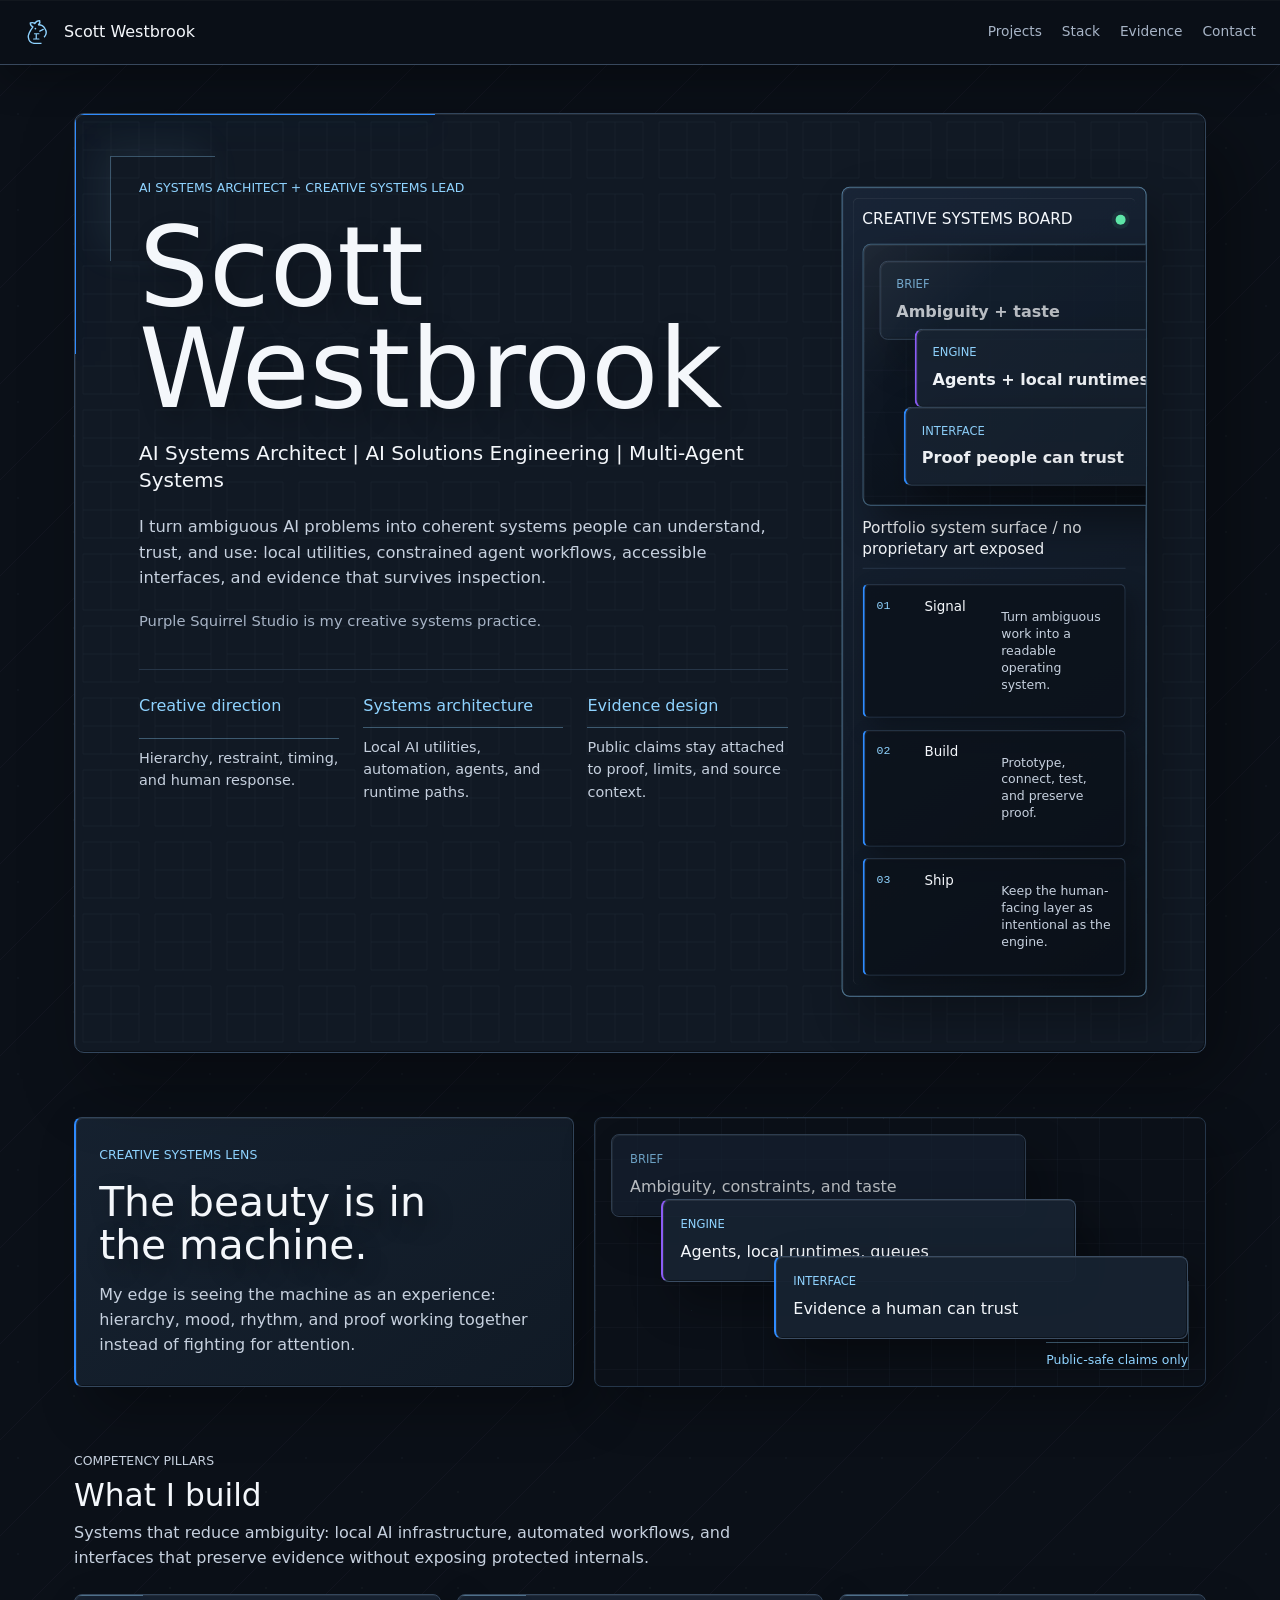
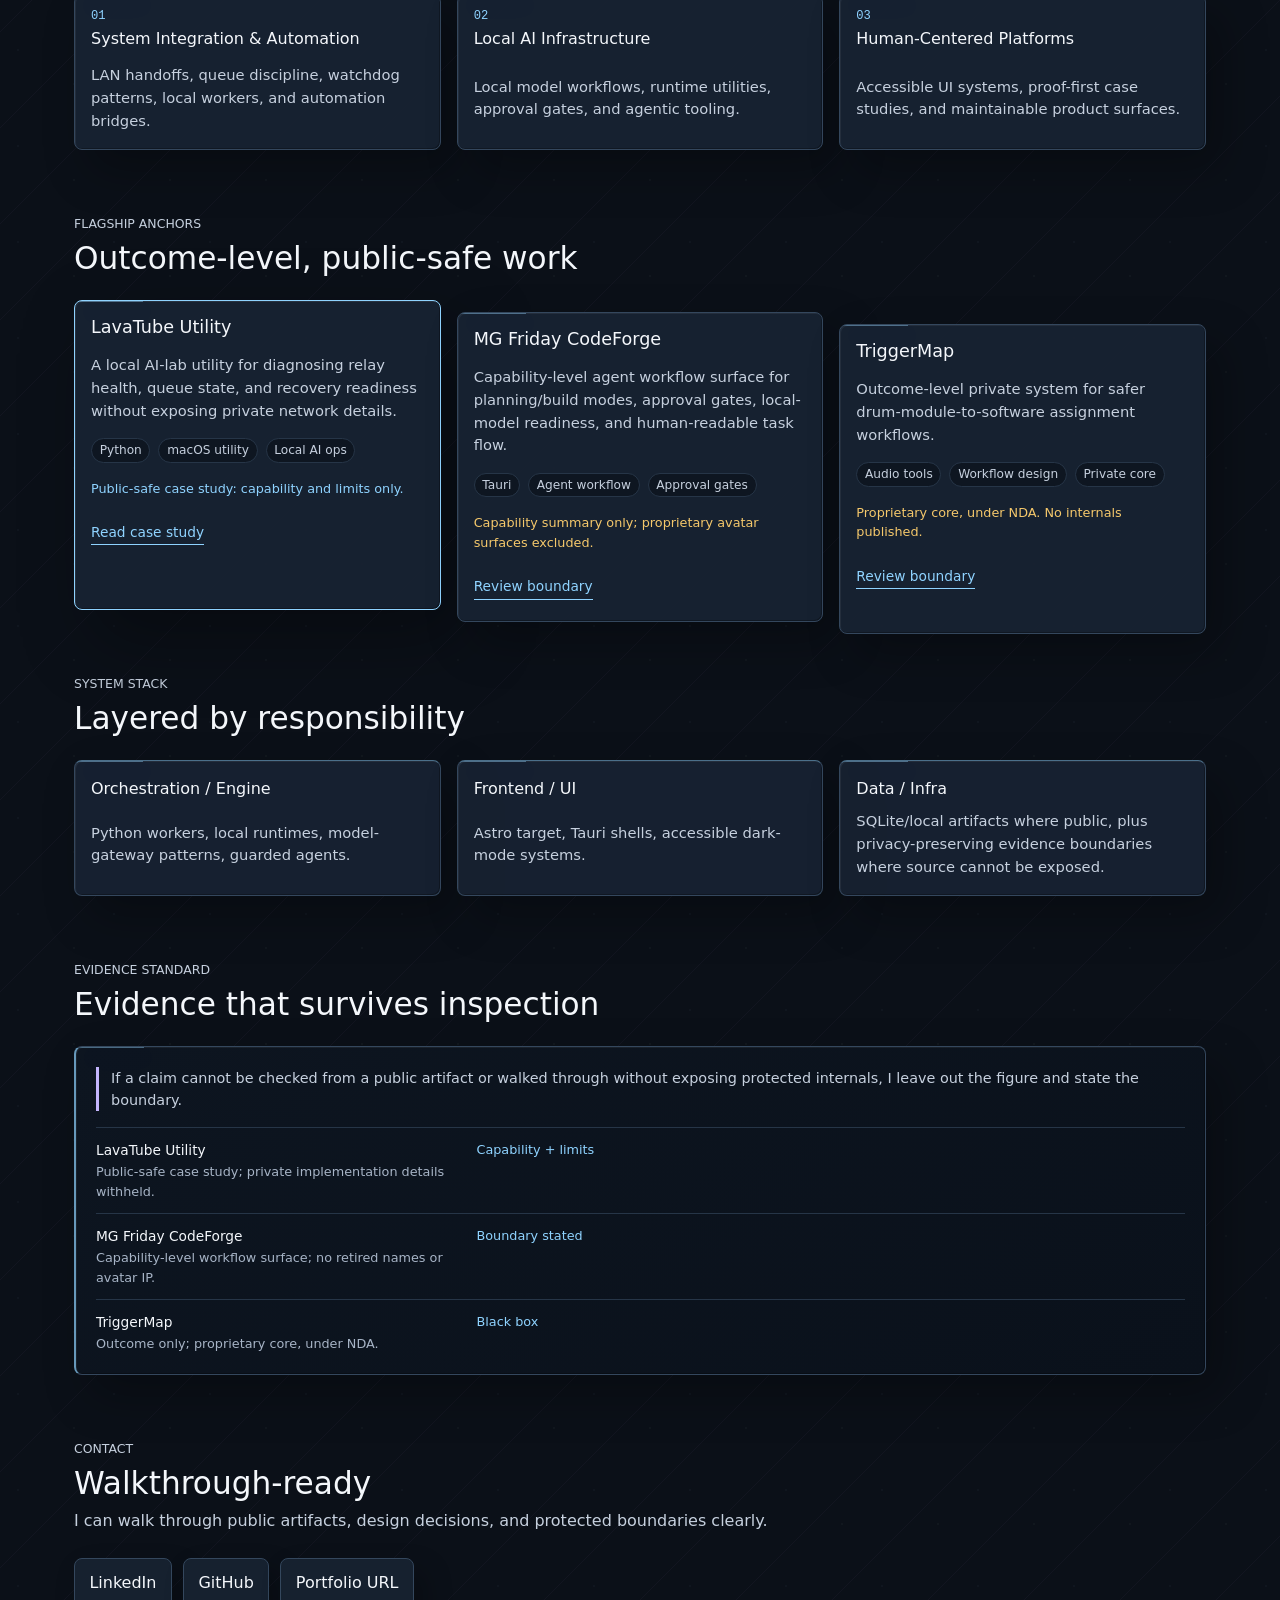
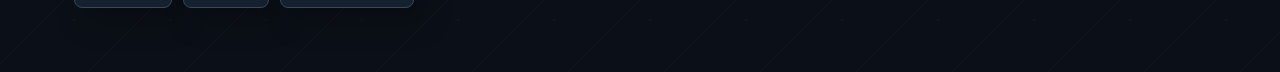
==== commit 1356c2d2: "Apply portfolio IP and evidence guardrails" ====
--- a/index.html
+++ b/index.html
@@ -1 +1 @@
-<!DOCTYPE html><html lang="en" data-astro-cid-lcdefpme><head><meta charset="utf-8"><link rel="icon" type="image/svg+xml" href="/favicon.svg"><meta name="viewport" content="width=device-width, initial-scale=1"><meta name="generator" content="Astro v7.0.5"><title>Scott Westbrook — AI Systems Architect</title><meta name="description" content="AI Systems Architect. Local AI engines, multi-agent workflows, and accessible interfaces backed by evidence that survives inspection."><meta name="author" content="Scott Westbrook"><meta name="robots" content="index, follow, max-image-preview:large"><link rel="canonical" href="https://swcre8s.github.io/"><!-- Open Graph / social share previews --><meta property="og:type" content="website"><meta property="og:site_name" content="Scott Westbrook — AI Systems Architect"><meta property="og:title" content="Scott Westbrook — AI Systems Architect"><meta property="og:description" content="Local AI engines, multi-agent workflows, and accessible interfaces backed by evidence that survives inspection."><meta property="og:url" content="https://swcre8s.github.io/"><meta property="og:image" content="https://swcre8s.github.io/assets/portfolio-og.png"><meta property="og:image:alt" content="Scott Westbrook portfolio, a layered dark interface for AI systems architecture and creative systems leadership"><meta property="og:image:width" content="1200"><meta property="og:image:height" content="630"><meta name="twitter:card" content="summary_large_image"><meta name="twitter:image" content="https://swcre8s.github.io/assets/portfolio-og.png"><meta name="twitter:title" content="Scott Westbrook — AI Systems Architect"><meta name="twitter:description" content="Local AI engines, multi-agent workflows, and accessible interfaces backed by evidence that survives inspection."><script type="application/ld+json">{"@context":"https://schema.org","@type":"Person","name":"Scott Westbrook","jobTitle":"AI Systems Architect","url":"https://swcre8s.github.io/","sameAs":["https://www.linkedin.com/in/scott-westbrook-38995947","https://github.com/swcre8s"],"knowsAbout":["AI systems architecture","Multi-agent orchestration","Local LLM infrastructure","Forward-deployed engineering","Tauri","Astro"]}</script><link rel="stylesheet" href="/_astro/index.CGU7ejdP.css"></head><body data-astro-cid-lcdefpme><header class="portfolio-nav" data-astro-cid-lcdefpme><a class="name" href="/" data-astro-cid-lcdefpme><svg class="mark" viewBox="0 0 32 32" aria-hidden="true" data-astro-cid-lcdefpme><path d="M23 22c2.4-2.6 3-6.8.8-10.2C22.3 9.2 19.3 7.7 16.6 7.7c1.3-1.3 2-3.2 1.3-4.7-2.6 0-4.7 1.4-5.7 3.4-1-1-3-1.3-5-.7 0 2 1.4 3.7 3 4.4C6.6 15 4.3 18.4 5 22.3c.4 3.4 2.9 6.1 6.4 6.7h8.6" fill="none" stroke="currentColor" stroke-width="1.6" stroke-linejoin="round" data-astro-cid-lcdefpme></path><path d="M12 18h5M14 18v6M18 15l4-2M11 24h6" stroke="currentColor" stroke-width="1.4" fill="none" stroke-linecap="round" data-astro-cid-lcdefpme></path><circle cx="13" cy="12" r="1" fill="currentColor" data-astro-cid-lcdefpme></circle></svg><span data-astro-cid-lcdefpme>Scott Westbrook</span></a><nav class="portfolio-links" aria-label="Primary" data-astro-cid-lcdefpme><a href="/projects" data-astro-cid-lcdefpme>Projects</a><a href="#stack" data-astro-cid-lcdefpme>Stack</a><a href="#evidence" data-astro-cid-lcdefpme>Evidence</a></nav></header><main class="stage" data-astro-cid-lcdefpme><!-- ===== HERO ===== --><section class="hero-grid" aria-label="Introduction" data-astro-cid-lcdefpme><div class="hero-copy" data-astro-cid-lcdefpme><p class="eyebrow" data-astro-cid-lcdefpme>AI Systems Architect + Creative Systems Lead</p><h1 data-astro-cid-lcdefpme>Scott Westbrook</h1><p class="subtitle" data-astro-cid-lcdefpme>AI Systems Architect | AI Solutions Engineering | Multi-Agent Systems</p><p class="positioning" data-astro-cid-lcdefpme>I turn ambiguous AI problems into coherent systems people can understand, trust, and use: local engines, agent workflows, accessible interfaces, and evidence that survives inspection.</p><p class="founder-line" data-astro-cid-lcdefpme>Founder, Purple Squirrel Studio</p><ul class="thread" data-astro-cid-lcdefpme><li data-astro-cid-lcdefpme><b data-astro-cid-lcdefpme>Creative direction</b><span data-astro-cid-lcdefpme>Hierarchy, restraint, timing, and human response.</span></li><li data-astro-cid-lcdefpme><b data-astro-cid-lcdefpme>Systems architecture</b><span data-astro-cid-lcdefpme>Local AI engines, automation, agents, and runtime paths.</span></li><li data-astro-cid-lcdefpme><b data-astro-cid-lcdefpme>Evidence design</b><span data-astro-cid-lcdefpme>Claims stay attached to proof, limits, and source context.</span></li></ul></div><aside class="pulse creative-control" aria-label="Creative systems board" data-astro-cid-lcdefpme><p class="pulse-title" data-astro-cid-lcdefpme>Creative Systems Board<span class="pulse-dot" aria-hidden="true" data-astro-cid-lcdefpme></span></p><div class="hero-artifact"><img src="/assets/kill-the-hero/KTH_Member_Dashboard_Page.jpg" alt="Kill The Hero member dashboard interface"></div><p class="artifact-caption" data-astro-cid-lcdefpme>Built interface artifact / KTH member terminal</p><div class="artifact-stack"><div><span>01</span><b>Signal</b><p>Turn ambiguous work into a readable operating system.</p></div><div><span>02</span><b>Build</b><p>Prototype, connect, test, and preserve proof.</p></div><div><span>03</span><b>Ship</b><p>Keep the human-facing layer as intentional as the engine.</p></div></div></aside></section><!-- ===== CREATIVE SYSTEMS SIGNATURE ===== --><section class="section-band director-pass" aria-label="Creative systems signature" data-astro-cid-lcdefpme><div class="signature-panel" data-astro-cid-lcdefpme><p class="eyebrow" data-astro-cid-lcdefpme>Creative Systems Lens</p><p class="signature" data-astro-cid-lcdefpme>The beauty is in the machine.</p><p data-astro-cid-lcdefpme>My edge is seeing the machine as an experience: hierarchy, mood, rhythm, and proof working together instead of fighting for attention.</p></div><div class="systems-composition" aria-label="Layered system composition" data-astro-cid-lcdefpme><div class="composition-layer layer-back" data-astro-cid-lcdefpme><span data-astro-cid-lcdefpme>Brief</span><b data-astro-cid-lcdefpme>Ambiguity, constraints, and taste</b></div><div class="composition-layer layer-mid" data-astro-cid-lcdefpme><span data-astro-cid-lcdefpme>Engine</span><b data-astro-cid-lcdefpme>Agents, local runtimes, queues</b></div><div class="composition-layer layer-front" data-astro-cid-lcdefpme><span data-astro-cid-lcdefpme>Interface</span><b data-astro-cid-lcdefpme>Evidence a human can trust</b></div><div class="composition-proof" data-astro-cid-lcdefpme>Source-attached claims only</div></div></section><!-- ===== COMPETENCY PILLARS ===== --><section class="section-band" aria-labelledby="pillars-h" data-astro-cid-lcdefpme><div class="section-heading" data-astro-cid-lcdefpme><p class="eyebrow" data-astro-cid-lcdefpme>Competency Pillars</p><h2 id="pillars-h" data-astro-cid-lcdefpme>What I build</h2><p data-astro-cid-lcdefpme>Systems that reduce ambiguity: local AI infrastructure, automated workflows, and interfaces that preserve evidence.</p></div><div class="pillar-grid" data-astro-cid-lcdefpme><article class="pillar" data-step="01" data-astro-cid-lcdefpme><b data-astro-cid-lcdefpme>System Integration &amp; Automation</b><p data-astro-cid-lcdefpme>LAN handoffs, queue discipline, watchdogs, local workers, and automation bridges.</p></article><article class="pillar" data-step="02" data-astro-cid-lcdefpme><b data-astro-cid-lcdefpme>Local AI Infrastructure</b><p data-astro-cid-lcdefpme>Local model workflows, voice/TTS bridges, runtime asset pipelines, and agentic tooling.</p></article><article class="pillar" data-step="03" data-astro-cid-lcdefpme><b data-astro-cid-lcdefpme>Human-Centered Platforms</b><p data-astro-cid-lcdefpme>Accessible UI systems, proof-first case studies, and maintainable product surfaces.</p></article></div></section><!-- ===== FLAGSHIP ANCHORS ===== --><section class="section-band" aria-labelledby="flagship-h" id="projects" data-astro-cid-lcdefpme><div class="section-heading" data-astro-cid-lcdefpme><p class="eyebrow" data-astro-cid-lcdefpme>Flagship Anchors</p><h2 id="flagship-h" data-astro-cid-lcdefpme>Verified work, no claim drift</h2></div><div class="project-grid" data-astro-cid-lcdefpme><article class="project-card" data-astro-cid-lcdefpme><h3 data-astro-cid-lcdefpme>Local AI Lab Control Plane</h3><p data-astro-cid-lcdefpme>A Python utility for LANShare diagnostics, script-drift checks, queue cleanup, Qwen health checks, and throughput tests across a local AI lab.</p><ul class="tag-list" data-astro-cid-lcdefpme><li data-astro-cid-lcdefpme>Python</li><li data-astro-cid-lcdefpme>macOS app</li><li data-astro-cid-lcdefpme>LAN diagnostics</li></ul><p class="proof" data-astro-cid-lcdefpme>[VERIFIED-ARTIFACT] syntax check exited 0.</p><a class="project-link" href="/projects" data-astro-cid-lcdefpme>Review evidence</a></article><article class="project-card" data-astro-cid-lcdefpme><h3 data-astro-cid-lcdefpme>Kill The Hero Onboarding Portal</h3><p data-astro-cid-lcdefpme>Flask/SQLite member onboarding portal with auth, admin controls, Three.js UI stages, and LAN handoff hooks.</p><ul class="tag-list" data-astro-cid-lcdefpme><li data-astro-cid-lcdefpme>Flask</li><li data-astro-cid-lcdefpme>SQLite</li><li data-astro-cid-lcdefpme>Three.js</li></ul><p class="proof warning" data-astro-cid-lcdefpme>Compiles clean only; not smoke-tested.</p><a class="project-link" href="/projects" data-astro-cid-lcdefpme>Review evidence</a></article><article class="project-card" data-astro-cid-lcdefpme><h3 data-astro-cid-lcdefpme>MG Friday CodeForge</h3><p data-astro-cid-lcdefpme>Local agent/dashboard with mock/OpenAI-compatible model modes, health checks, a guarded tool loop, and tests.</p><ul class="tag-list" data-astro-cid-lcdefpme><li data-astro-cid-lcdefpme>Node.js</li><li data-astro-cid-lcdefpme>Agent loop</li><li data-astro-cid-lcdefpme>Safety rails</li></ul><p class="proof" data-astro-cid-lcdefpme>[VERIFIED-ARTIFACT] PASS outputs captured in evidence harvest.</p><a class="project-link" href="/projects" data-astro-cid-lcdefpme>Review evidence</a></article></div></section><!-- ===== SYSTEM STACK ===== --><section class="section-band" aria-labelledby="stack-h" id="stack" data-astro-cid-lcdefpme><div class="section-heading" data-astro-cid-lcdefpme><p class="eyebrow" data-astro-cid-lcdefpme>System Stack</p><h2 id="stack-h" data-astro-cid-lcdefpme>Layered by responsibility</h2></div><div class="stack-grid" data-astro-cid-lcdefpme><article class="stack-layer" data-astro-cid-lcdefpme><b data-astro-cid-lcdefpme>Orchestration / Engine</b><p data-astro-cid-lcdefpme>Python workers, Pinokio runtimes, Ollama/local model patterns, guarded agents.</p></article><article class="stack-layer" data-astro-cid-lcdefpme><b data-astro-cid-lcdefpme>Frontend / UI</b><p data-astro-cid-lcdefpme>Astro 7 target, Next.js/React patterns, accessible dark-mode systems.</p></article><article class="stack-layer" data-astro-cid-lcdefpme><b data-astro-cid-lcdefpme>Data / Infra</b><p data-astro-cid-lcdefpme>SQLite/local proof artifacts now; Supabase, Redis, PostgreSQL as target portfolio stack.</p></article></div></section><!-- ===== EVIDENCE APPENDIX ===== --><section class="section-band" aria-labelledby="evidence-h" id="evidence" data-astro-cid-lcdefpme><div class="section-heading" data-astro-cid-lcdefpme><p class="eyebrow" data-astro-cid-lcdefpme>Evidence Appendix</p><h2 id="evidence-h" data-astro-cid-lcdefpme>Component-level provenance</h2></div><div class="evidence-block" data-astro-cid-lcdefpme><p class="guardrail" data-astro-cid-lcdefpme>Evidence verified for one component stays attached to that component. Adjacent project proof cannot be borrowed.</p><div class="evidence-grid" data-astro-cid-lcdefpme><div class="evidence-row" data-astro-cid-lcdefpme><strong data-astro-cid-lcdefpme>Local AI Lab Control Plane<span class="sub" data-astro-cid-lcdefpme>LANShare diagnostics CLI/server utility; public name avoids deprecated internal codename.</span></strong><code data-astro-cid-lcdefpme>outputs/resume_evidence_harvest_2026-07-10.md:104</code><span class="verdict" data-astro-cid-lcdefpme>[VERIFIED-ARTIFACT]</span></div><div class="evidence-row" data-astro-cid-lcdefpme><strong data-astro-cid-lcdefpme>KTH Portal<span class="sub" data-astro-cid-lcdefpme>Flask/SQLite onboarding portal.</span></strong><code data-astro-cid-lcdefpme>outputs/resume_evidence_harvest_2026-07-10.md:125</code><span class="verdict" data-astro-cid-lcdefpme>Compiles clean; no smoke claim</span></div><div class="evidence-row" data-astro-cid-lcdefpme><strong data-astro-cid-lcdefpme>MG Friday CodeForge<span class="sub" data-astro-cid-lcdefpme>Local agent/dashboard app.</span></strong><code data-astro-cid-lcdefpme>outputs/resume_evidence_harvest_2026-07-10.md:273</code><span class="verdict" data-astro-cid-lcdefpme>[VERIFIED-ARTIFACT]</span></div></div></div></section></main></body></html>+<!DOCTYPE html><html lang="en" data-astro-cid-lcdefpme><head><meta charset="utf-8"><link rel="icon" type="image/svg+xml" href="/favicon.svg"><meta name="viewport" content="width=device-width, initial-scale=1"><meta name="generator" content="Astro v7.0.5"><title>Scott Westbrook — AI Systems Architect</title><meta name="description" content="AI Systems Architect. Local AI utilities, constrained agent workflows, and evidence-first interfaces backed by public-safe claims."><meta name="author" content="Scott Westbrook"><meta name="robots" content="index, follow, max-image-preview:large"><link rel="canonical" href="https://swcre8s.github.io/"><meta property="og:type" content="website"><meta property="og:site_name" content="Scott Westbrook — AI Systems Architect"><meta property="og:title" content="Scott Westbrook — AI Systems Architect"><meta property="og:description" content="Local AI utilities, constrained agent workflows, and evidence-first interfaces backed by public-safe claims."><meta property="og:url" content="https://swcre8s.github.io/"><meta property="og:image" content="https://swcre8s.github.io/assets/portfolio-og.png"><meta property="og:image:alt" content="Scott Westbrook AI systems portfolio with layered proof-first interface"><meta property="og:image:width" content="1200"><meta property="og:image:height" content="630"><meta name="twitter:card" content="summary_large_image"><meta name="twitter:image" content="https://swcre8s.github.io/assets/portfolio-og.png"><meta name="twitter:title" content="Scott Westbrook — AI Systems Architect"><meta name="twitter:description" content="Local AI utilities, constrained agent workflows, and evidence-first interfaces backed by public-safe claims."><script type="application/ld+json">{"@context":"https://schema.org","@type":"Person","name":"Scott Westbrook","jobTitle":"AI Systems Architect","url":"https://swcre8s.github.io/","sameAs":["https://www.linkedin.com/in/scott-westbrook-38995947","https://github.com/swcre8s"],"knowsAbout":["AI systems architecture","Multi-agent orchestration","Local AI infrastructure","Forward-deployed engineering","Tauri","Astro"]}</script><link rel="stylesheet" href="/_astro/index.CGU7ejdP.css"></head><body data-astro-cid-lcdefpme><header class="portfolio-nav" data-astro-cid-lcdefpme><a class="name" href="/" data-astro-cid-lcdefpme><svg class="mark" viewBox="0 0 32 32" aria-hidden="true" data-astro-cid-lcdefpme><path d="M23 22c2.4-2.6 3-6.8.8-10.2C22.3 9.2 19.3 7.7 16.6 7.7c1.3-1.3 2-3.2 1.3-4.7-2.6 0-4.7 1.4-5.7 3.4-1-1-3-1.3-5-.7 0 2 1.4 3.7 3 4.4C6.6 15 4.3 18.4 5 22.3c.4 3.4 2.9 6.1 6.4 6.7h8.6" fill="none" stroke="currentColor" stroke-width="1.6" stroke-linejoin="round" data-astro-cid-lcdefpme></path><path d="M12 18h5M14 18v6M18 15l4-2M11 24h6" stroke="currentColor" stroke-width="1.4" fill="none" stroke-linecap="round" data-astro-cid-lcdefpme></path><circle cx="13" cy="12" r="1" fill="currentColor" data-astro-cid-lcdefpme></circle></svg><span data-astro-cid-lcdefpme>Scott Westbrook</span></a><nav class="portfolio-links" aria-label="Primary" data-astro-cid-lcdefpme><a href="/projects" data-astro-cid-lcdefpme>Projects</a><a href="#stack" data-astro-cid-lcdefpme>Stack</a><a href="#evidence" data-astro-cid-lcdefpme>Evidence</a><a href="#contact" data-astro-cid-lcdefpme>Contact</a></nav></header><main class="stage" data-astro-cid-lcdefpme><section class="hero-grid" aria-label="Introduction" data-astro-cid-lcdefpme><div class="hero-copy" data-astro-cid-lcdefpme><p class="eyebrow" data-astro-cid-lcdefpme>AI Systems Architect + Creative Systems Lead</p><h1 data-astro-cid-lcdefpme>Scott Westbrook</h1><p class="subtitle" data-astro-cid-lcdefpme>AI Systems Architect | AI Solutions Engineering | Multi-Agent Systems</p><p class="positioning" data-astro-cid-lcdefpme>I turn ambiguous AI problems into coherent systems people can understand, trust, and use: local utilities, constrained agent workflows, accessible interfaces, and evidence that survives inspection.</p><p class="founder-line" data-astro-cid-lcdefpme>Purple Squirrel Studio is my creative systems practice.</p><ul class="thread" data-astro-cid-lcdefpme><li data-astro-cid-lcdefpme><b data-astro-cid-lcdefpme>Creative direction</b><span data-astro-cid-lcdefpme>Hierarchy, restraint, timing, and human response.</span></li><li data-astro-cid-lcdefpme><b data-astro-cid-lcdefpme>Systems architecture</b><span data-astro-cid-lcdefpme>Local AI utilities, automation, agents, and runtime paths.</span></li><li data-astro-cid-lcdefpme><b data-astro-cid-lcdefpme>Evidence design</b><span data-astro-cid-lcdefpme>Public claims stay attached to proof, limits, and source context.</span></li></ul></div><aside class="pulse creative-control" aria-label="Creative systems board" data-astro-cid-lcdefpme><p class="pulse-title" data-astro-cid-lcdefpme>Creative Systems Board<span class="pulse-dot" aria-hidden="true" data-astro-cid-lcdefpme></span></p><div class="hero-artifact systems-board" aria-hidden="true"><div class="board-plane board-plane-back"><span>Brief</span><b>Ambiguity + taste</b></div><div class="board-plane board-plane-mid"><span>Engine</span><b>Agents + local runtimes</b></div><div class="board-plane board-plane-front"><span>Interface</span><b>Proof people can trust</b></div></div><p class="artifact-caption" data-astro-cid-lcdefpme>Portfolio system surface / no proprietary art exposed</p><div class="artifact-stack"><div><span>01</span><b>Signal</b><p>Turn ambiguous work into a readable operating system.</p></div><div><span>02</span><b>Build</b><p>Prototype, connect, test, and preserve proof.</p></div><div><span>03</span><b>Ship</b><p>Keep the human-facing layer as intentional as the engine.</p></div></div></aside></section><section class="section-band director-pass" aria-label="Creative systems signature" data-astro-cid-lcdefpme><div class="signature-panel" data-astro-cid-lcdefpme><p class="eyebrow" data-astro-cid-lcdefpme>Creative Systems Lens</p><p class="signature" data-astro-cid-lcdefpme>The beauty is in the machine.</p><p data-astro-cid-lcdefpme>My edge is seeing the machine as an experience: hierarchy, mood, rhythm, and proof working together instead of fighting for attention.</p></div><div class="systems-composition" aria-label="Layered system composition" data-astro-cid-lcdefpme><div class="composition-layer layer-back" data-astro-cid-lcdefpme><span data-astro-cid-lcdefpme>Brief</span><b data-astro-cid-lcdefpme>Ambiguity, constraints, and taste</b></div><div class="composition-layer layer-mid" data-astro-cid-lcdefpme><span data-astro-cid-lcdefpme>Engine</span><b data-astro-cid-lcdefpme>Agents, local runtimes, queues</b></div><div class="composition-layer layer-front" data-astro-cid-lcdefpme><span data-astro-cid-lcdefpme>Interface</span><b data-astro-cid-lcdefpme>Evidence a human can trust</b></div><div class="composition-proof" data-astro-cid-lcdefpme>Public-safe claims only</div></div></section><section class="section-band" aria-labelledby="pillars-h" data-astro-cid-lcdefpme><div class="section-heading" data-astro-cid-lcdefpme><p class="eyebrow" data-astro-cid-lcdefpme>Competency Pillars</p><h2 id="pillars-h" data-astro-cid-lcdefpme>What I build</h2><p data-astro-cid-lcdefpme>Systems that reduce ambiguity: local AI infrastructure, automated workflows, and interfaces that preserve evidence without exposing protected internals.</p></div><div class="pillar-grid" data-astro-cid-lcdefpme><article class="pillar" data-step="01" data-astro-cid-lcdefpme><b data-astro-cid-lcdefpme>System Integration &amp; Automation</b><p data-astro-cid-lcdefpme>LAN handoffs, queue discipline, watchdog patterns, local workers, and automation bridges.</p></article><article class="pillar" data-step="02" data-astro-cid-lcdefpme><b data-astro-cid-lcdefpme>Local AI Infrastructure</b><p data-astro-cid-lcdefpme>Local model workflows, runtime utilities, approval gates, and agentic tooling.</p></article><article class="pillar" data-step="03" data-astro-cid-lcdefpme><b data-astro-cid-lcdefpme>Human-Centered Platforms</b><p data-astro-cid-lcdefpme>Accessible UI systems, proof-first case studies, and maintainable product surfaces.</p></article></div></section><section class="section-band" aria-labelledby="flagship-h" id="projects" data-astro-cid-lcdefpme><div class="section-heading" data-astro-cid-lcdefpme><p class="eyebrow" data-astro-cid-lcdefpme>Flagship Anchors</p><h2 id="flagship-h" data-astro-cid-lcdefpme>Outcome-level, public-safe work</h2></div><div class="project-grid" data-astro-cid-lcdefpme><article class="project-card" data-astro-cid-lcdefpme><h3 data-astro-cid-lcdefpme>LavaTube Utility</h3><p data-astro-cid-lcdefpme>A local AI-lab utility for diagnosing relay health, queue state, and recovery readiness without exposing private network details.</p><ul class="tag-list" data-astro-cid-lcdefpme><li data-astro-cid-lcdefpme>Python</li><li data-astro-cid-lcdefpme>macOS utility</li><li data-astro-cid-lcdefpme>Local AI ops</li></ul><p class="proof" data-astro-cid-lcdefpme>Public-safe case study: capability and limits only.</p><a class="project-link" href="/case-studies/lavatube-utility/" data-astro-cid-lcdefpme>Read case study</a></article><article class="project-card" data-astro-cid-lcdefpme><h3 data-astro-cid-lcdefpme>MG Friday CodeForge</h3><p data-astro-cid-lcdefpme>Capability-level agent workflow surface for planning/build modes, approval gates, local-model readiness, and human-readable task flow.</p><ul class="tag-list" data-astro-cid-lcdefpme><li data-astro-cid-lcdefpme>Tauri</li><li data-astro-cid-lcdefpme>Agent workflow</li><li data-astro-cid-lcdefpme>Approval gates</li></ul><p class="proof warning" data-astro-cid-lcdefpme>Capability summary only; proprietary avatar surfaces excluded.</p><a class="project-link" href="/projects" data-astro-cid-lcdefpme>Review boundary</a></article><article class="project-card" data-astro-cid-lcdefpme><h3 data-astro-cid-lcdefpme>TriggerMap</h3><p data-astro-cid-lcdefpme>Outcome-level private system for safer drum-module-to-software assignment workflows.</p><ul class="tag-list" data-astro-cid-lcdefpme><li data-astro-cid-lcdefpme>Audio tools</li><li data-astro-cid-lcdefpme>Workflow design</li><li data-astro-cid-lcdefpme>Private core</li></ul><p class="proof warning" data-astro-cid-lcdefpme>Proprietary core, under NDA. No internals published.</p><a class="project-link" href="/projects" data-astro-cid-lcdefpme>Review boundary</a></article></div></section><section class="section-band" aria-labelledby="stack-h" id="stack" data-astro-cid-lcdefpme><div class="section-heading" data-astro-cid-lcdefpme><p class="eyebrow" data-astro-cid-lcdefpme>System Stack</p><h2 id="stack-h" data-astro-cid-lcdefpme>Layered by responsibility</h2></div><div class="stack-grid" data-astro-cid-lcdefpme><article class="stack-layer" data-astro-cid-lcdefpme><b data-astro-cid-lcdefpme>Orchestration / Engine</b><p data-astro-cid-lcdefpme>Python workers, local runtimes, model-gateway patterns, guarded agents.</p></article><article class="stack-layer" data-astro-cid-lcdefpme><b data-astro-cid-lcdefpme>Frontend / UI</b><p data-astro-cid-lcdefpme>Astro target, Tauri shells, accessible dark-mode systems.</p></article><article class="stack-layer" data-astro-cid-lcdefpme><b data-astro-cid-lcdefpme>Data / Infra</b><p data-astro-cid-lcdefpme>SQLite/local artifacts where public, plus privacy-preserving evidence boundaries where source cannot be exposed.</p></article></div></section><section class="section-band" aria-labelledby="evidence-h" id="evidence" data-astro-cid-lcdefpme><div class="section-heading" data-astro-cid-lcdefpme><p class="eyebrow" data-astro-cid-lcdefpme>Evidence Standard</p><h2 id="evidence-h" data-astro-cid-lcdefpme>Evidence that survives inspection</h2></div><div class="evidence-block" data-astro-cid-lcdefpme><p class="guardrail" data-astro-cid-lcdefpme>If a claim cannot be checked from a public artifact or walked through without exposing protected internals, I leave out the figure and state the boundary.</p><div class="evidence-grid" data-astro-cid-lcdefpme><div class="evidence-row" data-astro-cid-lcdefpme><strong data-astro-cid-lcdefpme>LavaTube Utility<span class="sub" data-astro-cid-lcdefpme>Public-safe case study; private implementation details withheld.</span></strong><span class="verdict" data-astro-cid-lcdefpme>Capability + limits</span></div><div class="evidence-row" data-astro-cid-lcdefpme><strong data-astro-cid-lcdefpme>MG Friday CodeForge<span class="sub" data-astro-cid-lcdefpme>Capability-level workflow surface; no retired names or avatar IP.</span></strong><span class="verdict" data-astro-cid-lcdefpme>Boundary stated</span></div><div class="evidence-row" data-astro-cid-lcdefpme><strong data-astro-cid-lcdefpme>TriggerMap<span class="sub" data-astro-cid-lcdefpme>Outcome only; proprietary core, under NDA.</span></strong><span class="verdict" data-astro-cid-lcdefpme>Black box</span></div></div></div></section><section class="section-band" aria-labelledby="contact-h" id="contact" data-astro-cid-lcdefpme><div class="section-heading" data-astro-cid-lcdefpme><p class="eyebrow" data-astro-cid-lcdefpme>Contact</p><h2 id="contact-h" data-astro-cid-lcdefpme>Walkthrough-ready</h2><p data-astro-cid-lcdefpme>I can walk through public artifacts, design decisions, and protected boundaries clearly.</p></div><div class="contact-links" data-astro-cid-lcdefpme><a href="https://www.linkedin.com/in/scott-westbrook-38995947" data-astro-cid-lcdefpme>LinkedIn</a><a href="https://github.com/swcre8s" data-astro-cid-lcdefpme>GitHub</a><a href="https://swcre8s.github.io" data-astro-cid-lcdefpme>Portfolio URL</a></div></section></main></body></html>
--- a/_astro/index.CGU7ejdP.css
+++ b/_astro/index.CGU7ejdP.css
@@ -54,3 +54,17 @@
 .evidence-block[data-astro-cid-lcdefpme]{background:linear-gradient(145deg,#0d1520,#0a111b)}
 @media (prefers-reduced-motion:no-preference){.pulse-dot[data-astro-cid-lcdefpme]{animation:signal-breath 3.8s ease-in-out infinite}@keyframes signal-breath{0%,100%{box-shadow:0 0 0 4px #5ee6a814,0 0 16px #5ee6a829}50%{box-shadow:0 0 0 6px #5ee6a80d,0 0 28px #5ee6a83d}}}
 @media (width<=620px){.hero-grid[data-astro-cid-lcdefpme] .hero-copy[data-astro-cid-lcdefpme]:before{left:-.9rem;top:-.9rem;width:4.6rem;height:4.6rem}.artifact-caption{font-size:.68rem}.portfolio-links[data-astro-cid-lcdefpme]{gap:.9rem}}
+
+
+/* IP-safe systems-board patch */
+.systems-board{position:relative;min-height:260px;background:linear-gradient(145deg,#101a28,#080d14);overflow:hidden}
+.systems-board:before{content:"";position:absolute;inset:0;background-image:linear-gradient(135deg,#8fd3ff10 0 1px,transparent 1px 34px),linear-gradient(90deg,#8fd3ff08 1px,transparent 1px),linear-gradient(0deg,#c4b5fd07 1px,transparent 1px);background-size:96px 96px,42px 42px,42px 42px}
+.board-plane{position:absolute;width:min(78%,360px);padding:.9rem 1rem;border:1px solid #3a4c62;border-radius:8px;background:#172231f2;box-shadow:16px 20px 44px #0000005c,inset 1px 1px #ffffff14,inset -1px -1px #00000060}
+.board-plane span{display:block;color:#8fd3ff;text-transform:uppercase;font-size:.72rem;margin-bottom:.35rem}
+.board-plane b{color:#f4f7fb;font-weight:600}
+.board-plane-back{top:1rem;left:1rem;opacity:.76}
+.board-plane-mid{top:5.25rem;left:3.2rem;border-left:2px solid #8b5cf6}
+.board-plane-front{right:1rem;bottom:1.15rem;border-left:2px solid #2f8cff}
+.contact-links{display:flex;flex-wrap:wrap;gap:.7rem}
+.contact-links a{color:#f4f7fb;text-decoration:none;border:1px solid #34475d;border-radius:8px;padding:.75rem .9rem;background:#172231f2;box-shadow:10px 14px 28px #0004}
+.contact-links a:hover{border-color:#8fd3ff;color:#8fd3ff}
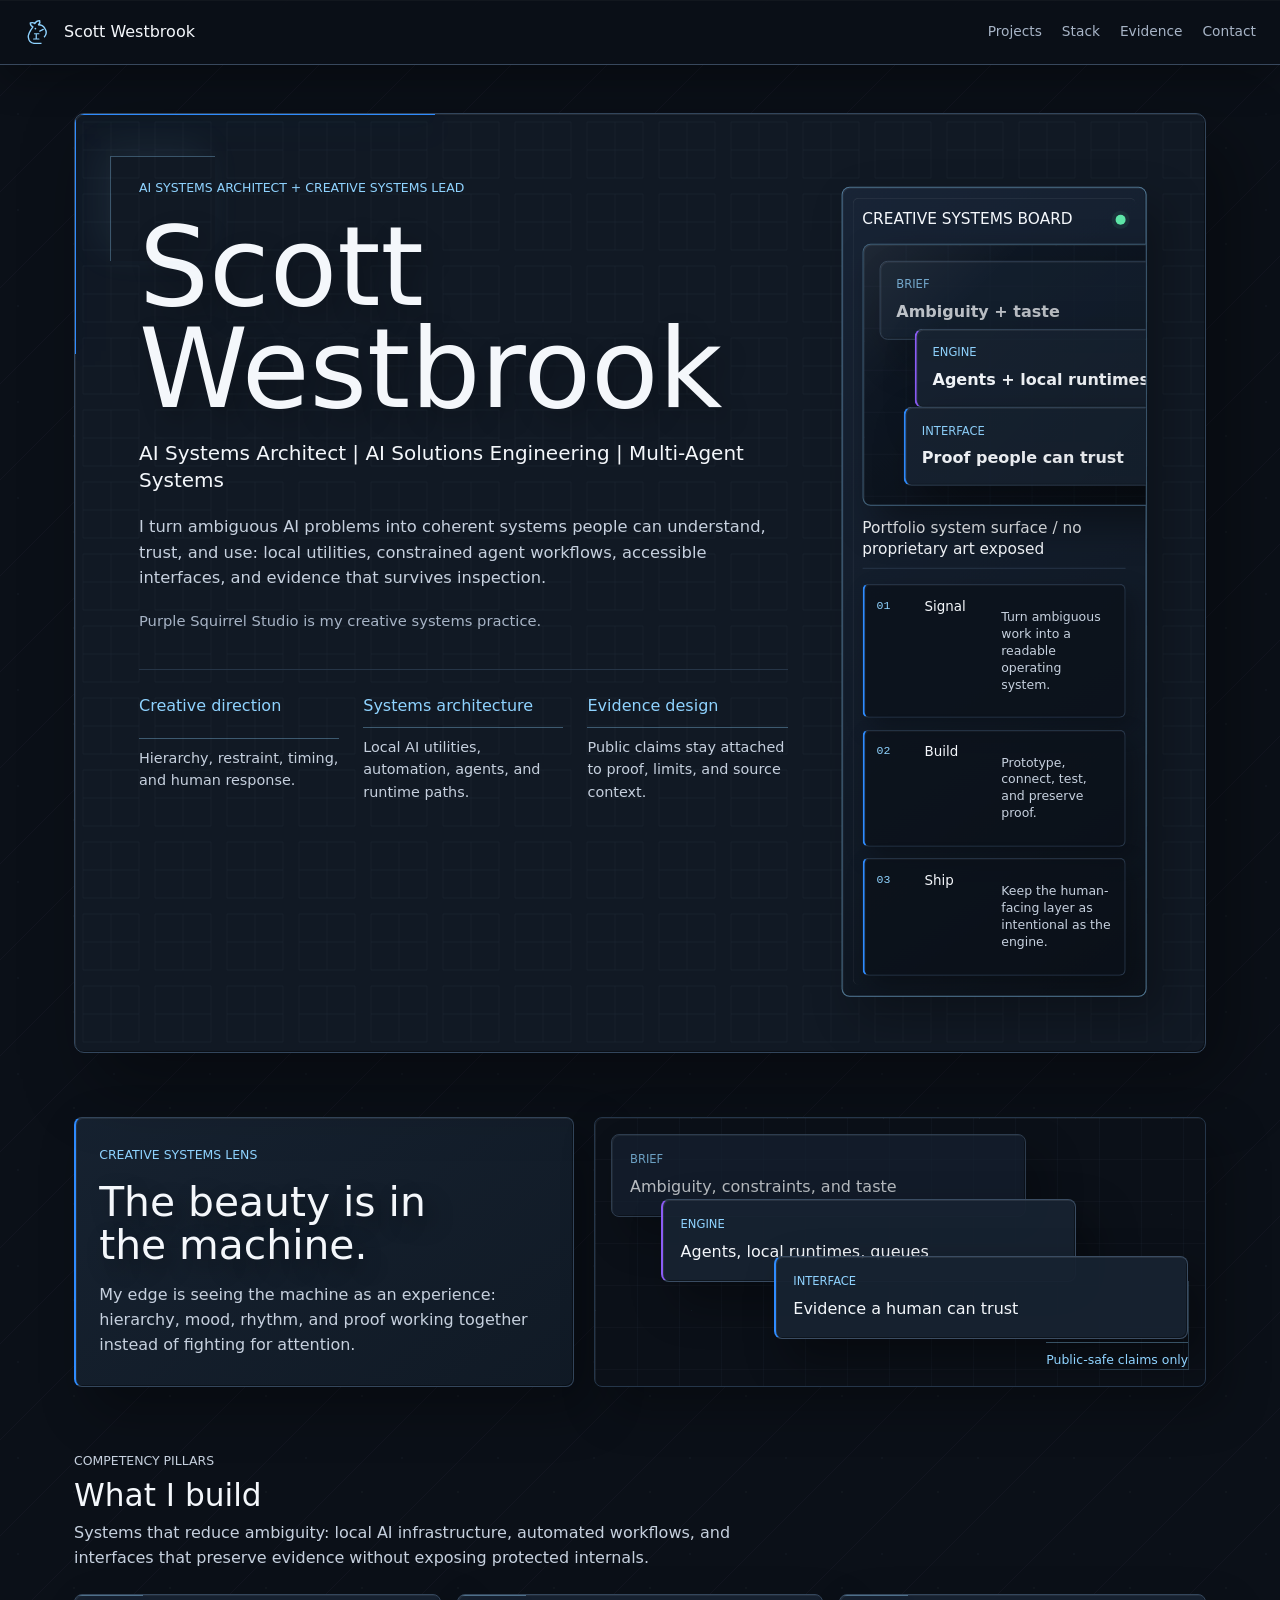
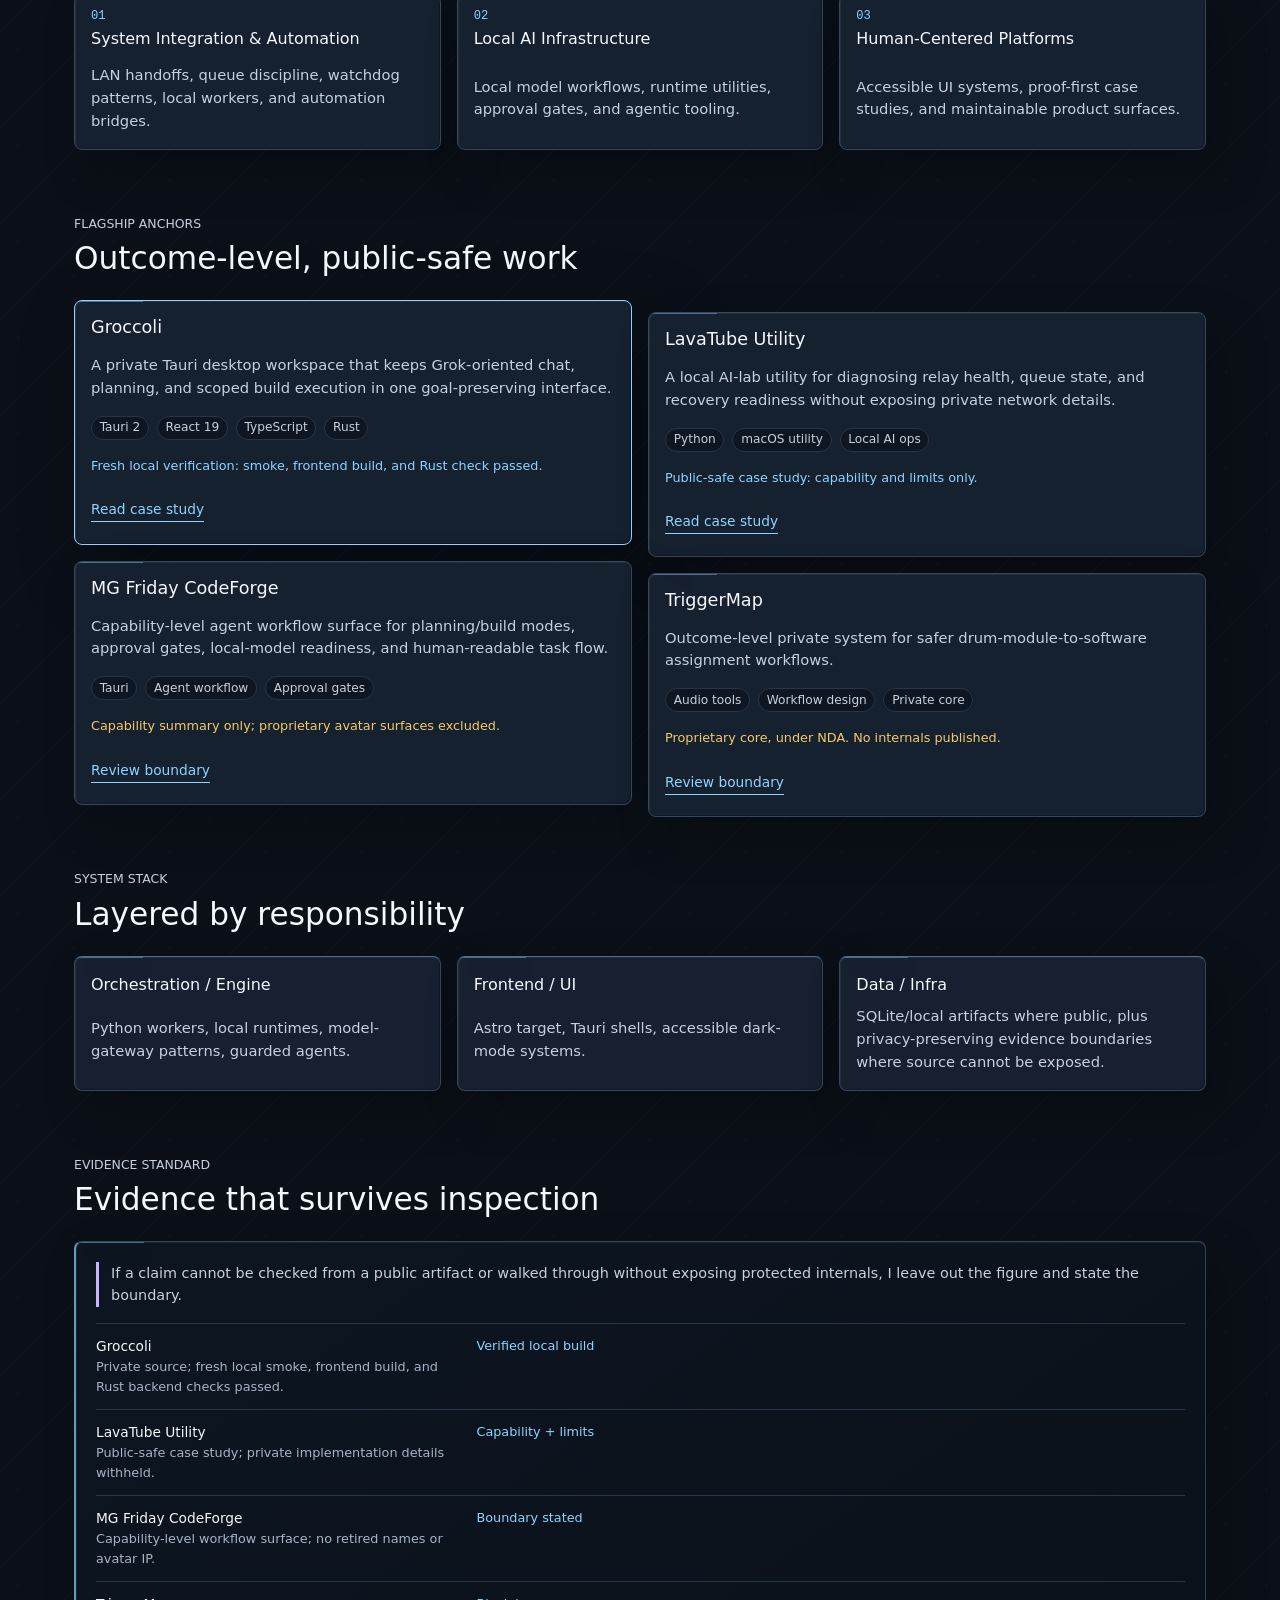
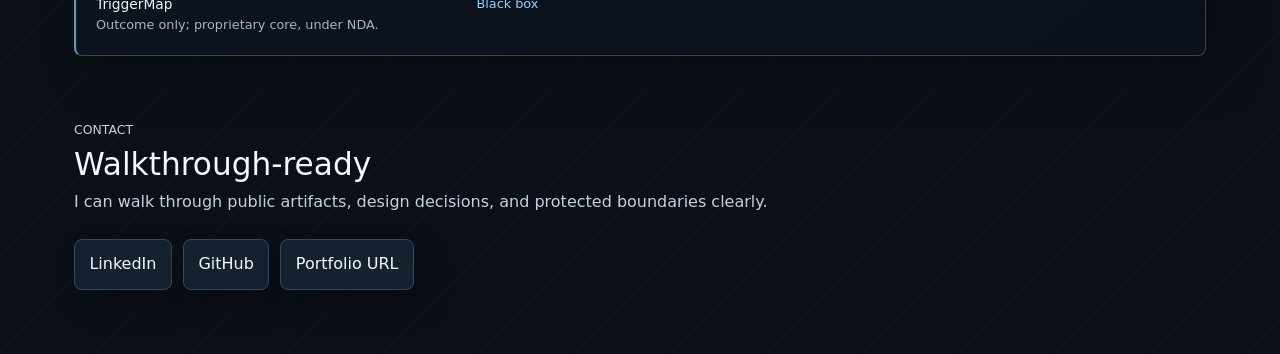
==== commit 6fbfaf51: "Add Groccoli public-safe case study" ====
--- a/index.html
+++ b/index.html
@@ -1 +1 @@
-<!DOCTYPE html><html lang="en" data-astro-cid-lcdefpme><head><meta charset="utf-8"><link rel="icon" type="image/svg+xml" href="/favicon.svg"><meta name="viewport" content="width=device-width, initial-scale=1"><meta name="generator" content="Astro v7.0.5"><title>Scott Westbrook — AI Systems Architect</title><meta name="description" content="AI Systems Architect. Local AI utilities, constrained agent workflows, and evidence-first interfaces backed by public-safe claims."><meta name="author" content="Scott Westbrook"><meta name="robots" content="index, follow, max-image-preview:large"><link rel="canonical" href="https://swcre8s.github.io/"><meta property="og:type" content="website"><meta property="og:site_name" content="Scott Westbrook — AI Systems Architect"><meta property="og:title" content="Scott Westbrook — AI Systems Architect"><meta property="og:description" content="Local AI utilities, constrained agent workflows, and evidence-first interfaces backed by public-safe claims."><meta property="og:url" content="https://swcre8s.github.io/"><meta property="og:image" content="https://swcre8s.github.io/assets/portfolio-og.png"><meta property="og:image:alt" content="Scott Westbrook AI systems portfolio with layered proof-first interface"><meta property="og:image:width" content="1200"><meta property="og:image:height" content="630"><meta name="twitter:card" content="summary_large_image"><meta name="twitter:image" content="https://swcre8s.github.io/assets/portfolio-og.png"><meta name="twitter:title" content="Scott Westbrook — AI Systems Architect"><meta name="twitter:description" content="Local AI utilities, constrained agent workflows, and evidence-first interfaces backed by public-safe claims."><script type="application/ld+json">{"@context":"https://schema.org","@type":"Person","name":"Scott Westbrook","jobTitle":"AI Systems Architect","url":"https://swcre8s.github.io/","sameAs":["https://www.linkedin.com/in/scott-westbrook-38995947","https://github.com/swcre8s"],"knowsAbout":["AI systems architecture","Multi-agent orchestration","Local AI infrastructure","Forward-deployed engineering","Tauri","Astro"]}</script><link rel="stylesheet" href="/_astro/index.CGU7ejdP.css"></head><body data-astro-cid-lcdefpme><header class="portfolio-nav" data-astro-cid-lcdefpme><a class="name" href="/" data-astro-cid-lcdefpme><svg class="mark" viewBox="0 0 32 32" aria-hidden="true" data-astro-cid-lcdefpme><path d="M23 22c2.4-2.6 3-6.8.8-10.2C22.3 9.2 19.3 7.7 16.6 7.7c1.3-1.3 2-3.2 1.3-4.7-2.6 0-4.7 1.4-5.7 3.4-1-1-3-1.3-5-.7 0 2 1.4 3.7 3 4.4C6.6 15 4.3 18.4 5 22.3c.4 3.4 2.9 6.1 6.4 6.7h8.6" fill="none" stroke="currentColor" stroke-width="1.6" stroke-linejoin="round" data-astro-cid-lcdefpme></path><path d="M12 18h5M14 18v6M18 15l4-2M11 24h6" stroke="currentColor" stroke-width="1.4" fill="none" stroke-linecap="round" data-astro-cid-lcdefpme></path><circle cx="13" cy="12" r="1" fill="currentColor" data-astro-cid-lcdefpme></circle></svg><span data-astro-cid-lcdefpme>Scott Westbrook</span></a><nav class="portfolio-links" aria-label="Primary" data-astro-cid-lcdefpme><a href="/projects" data-astro-cid-lcdefpme>Projects</a><a href="#stack" data-astro-cid-lcdefpme>Stack</a><a href="#evidence" data-astro-cid-lcdefpme>Evidence</a><a href="#contact" data-astro-cid-lcdefpme>Contact</a></nav></header><main class="stage" data-astro-cid-lcdefpme><section class="hero-grid" aria-label="Introduction" data-astro-cid-lcdefpme><div class="hero-copy" data-astro-cid-lcdefpme><p class="eyebrow" data-astro-cid-lcdefpme>AI Systems Architect + Creative Systems Lead</p><h1 data-astro-cid-lcdefpme>Scott Westbrook</h1><p class="subtitle" data-astro-cid-lcdefpme>AI Systems Architect | AI Solutions Engineering | Multi-Agent Systems</p><p class="positioning" data-astro-cid-lcdefpme>I turn ambiguous AI problems into coherent systems people can understand, trust, and use: local utilities, constrained agent workflows, accessible interfaces, and evidence that survives inspection.</p><p class="founder-line" data-astro-cid-lcdefpme>Purple Squirrel Studio is my creative systems practice.</p><ul class="thread" data-astro-cid-lcdefpme><li data-astro-cid-lcdefpme><b data-astro-cid-lcdefpme>Creative direction</b><span data-astro-cid-lcdefpme>Hierarchy, restraint, timing, and human response.</span></li><li data-astro-cid-lcdefpme><b data-astro-cid-lcdefpme>Systems architecture</b><span data-astro-cid-lcdefpme>Local AI utilities, automation, agents, and runtime paths.</span></li><li data-astro-cid-lcdefpme><b data-astro-cid-lcdefpme>Evidence design</b><span data-astro-cid-lcdefpme>Public claims stay attached to proof, limits, and source context.</span></li></ul></div><aside class="pulse creative-control" aria-label="Creative systems board" data-astro-cid-lcdefpme><p class="pulse-title" data-astro-cid-lcdefpme>Creative Systems Board<span class="pulse-dot" aria-hidden="true" data-astro-cid-lcdefpme></span></p><div class="hero-artifact systems-board" aria-hidden="true"><div class="board-plane board-plane-back"><span>Brief</span><b>Ambiguity + taste</b></div><div class="board-plane board-plane-mid"><span>Engine</span><b>Agents + local runtimes</b></div><div class="board-plane board-plane-front"><span>Interface</span><b>Proof people can trust</b></div></div><p class="artifact-caption" data-astro-cid-lcdefpme>Portfolio system surface / no proprietary art exposed</p><div class="artifact-stack"><div><span>01</span><b>Signal</b><p>Turn ambiguous work into a readable operating system.</p></div><div><span>02</span><b>Build</b><p>Prototype, connect, test, and preserve proof.</p></div><div><span>03</span><b>Ship</b><p>Keep the human-facing layer as intentional as the engine.</p></div></div></aside></section><section class="section-band director-pass" aria-label="Creative systems signature" data-astro-cid-lcdefpme><div class="signature-panel" data-astro-cid-lcdefpme><p class="eyebrow" data-astro-cid-lcdefpme>Creative Systems Lens</p><p class="signature" data-astro-cid-lcdefpme>The beauty is in the machine.</p><p data-astro-cid-lcdefpme>My edge is seeing the machine as an experience: hierarchy, mood, rhythm, and proof working together instead of fighting for attention.</p></div><div class="systems-composition" aria-label="Layered system composition" data-astro-cid-lcdefpme><div class="composition-layer layer-back" data-astro-cid-lcdefpme><span data-astro-cid-lcdefpme>Brief</span><b data-astro-cid-lcdefpme>Ambiguity, constraints, and taste</b></div><div class="composition-layer layer-mid" data-astro-cid-lcdefpme><span data-astro-cid-lcdefpme>Engine</span><b data-astro-cid-lcdefpme>Agents, local runtimes, queues</b></div><div class="composition-layer layer-front" data-astro-cid-lcdefpme><span data-astro-cid-lcdefpme>Interface</span><b data-astro-cid-lcdefpme>Evidence a human can trust</b></div><div class="composition-proof" data-astro-cid-lcdefpme>Public-safe claims only</div></div></section><section class="section-band" aria-labelledby="pillars-h" data-astro-cid-lcdefpme><div class="section-heading" data-astro-cid-lcdefpme><p class="eyebrow" data-astro-cid-lcdefpme>Competency Pillars</p><h2 id="pillars-h" data-astro-cid-lcdefpme>What I build</h2><p data-astro-cid-lcdefpme>Systems that reduce ambiguity: local AI infrastructure, automated workflows, and interfaces that preserve evidence without exposing protected internals.</p></div><div class="pillar-grid" data-astro-cid-lcdefpme><article class="pillar" data-step="01" data-astro-cid-lcdefpme><b data-astro-cid-lcdefpme>System Integration &amp; Automation</b><p data-astro-cid-lcdefpme>LAN handoffs, queue discipline, watchdog patterns, local workers, and automation bridges.</p></article><article class="pillar" data-step="02" data-astro-cid-lcdefpme><b data-astro-cid-lcdefpme>Local AI Infrastructure</b><p data-astro-cid-lcdefpme>Local model workflows, runtime utilities, approval gates, and agentic tooling.</p></article><article class="pillar" data-step="03" data-astro-cid-lcdefpme><b data-astro-cid-lcdefpme>Human-Centered Platforms</b><p data-astro-cid-lcdefpme>Accessible UI systems, proof-first case studies, and maintainable product surfaces.</p></article></div></section><section class="section-band" aria-labelledby="flagship-h" id="projects" data-astro-cid-lcdefpme><div class="section-heading" data-astro-cid-lcdefpme><p class="eyebrow" data-astro-cid-lcdefpme>Flagship Anchors</p><h2 id="flagship-h" data-astro-cid-lcdefpme>Outcome-level, public-safe work</h2></div><div class="project-grid" data-astro-cid-lcdefpme><article class="project-card" data-astro-cid-lcdefpme><h3 data-astro-cid-lcdefpme>LavaTube Utility</h3><p data-astro-cid-lcdefpme>A local AI-lab utility for diagnosing relay health, queue state, and recovery readiness without exposing private network details.</p><ul class="tag-list" data-astro-cid-lcdefpme><li data-astro-cid-lcdefpme>Python</li><li data-astro-cid-lcdefpme>macOS utility</li><li data-astro-cid-lcdefpme>Local AI ops</li></ul><p class="proof" data-astro-cid-lcdefpme>Public-safe case study: capability and limits only.</p><a class="project-link" href="/case-studies/lavatube-utility/" data-astro-cid-lcdefpme>Read case study</a></article><article class="project-card" data-astro-cid-lcdefpme><h3 data-astro-cid-lcdefpme>MG Friday CodeForge</h3><p data-astro-cid-lcdefpme>Capability-level agent workflow surface for planning/build modes, approval gates, local-model readiness, and human-readable task flow.</p><ul class="tag-list" data-astro-cid-lcdefpme><li data-astro-cid-lcdefpme>Tauri</li><li data-astro-cid-lcdefpme>Agent workflow</li><li data-astro-cid-lcdefpme>Approval gates</li></ul><p class="proof warning" data-astro-cid-lcdefpme>Capability summary only; proprietary avatar surfaces excluded.</p><a class="project-link" href="/projects" data-astro-cid-lcdefpme>Review boundary</a></article><article class="project-card" data-astro-cid-lcdefpme><h3 data-astro-cid-lcdefpme>TriggerMap</h3><p data-astro-cid-lcdefpme>Outcome-level private system for safer drum-module-to-software assignment workflows.</p><ul class="tag-list" data-astro-cid-lcdefpme><li data-astro-cid-lcdefpme>Audio tools</li><li data-astro-cid-lcdefpme>Workflow design</li><li data-astro-cid-lcdefpme>Private core</li></ul><p class="proof warning" data-astro-cid-lcdefpme>Proprietary core, under NDA. No internals published.</p><a class="project-link" href="/projects" data-astro-cid-lcdefpme>Review boundary</a></article></div></section><section class="section-band" aria-labelledby="stack-h" id="stack" data-astro-cid-lcdefpme><div class="section-heading" data-astro-cid-lcdefpme><p class="eyebrow" data-astro-cid-lcdefpme>System Stack</p><h2 id="stack-h" data-astro-cid-lcdefpme>Layered by responsibility</h2></div><div class="stack-grid" data-astro-cid-lcdefpme><article class="stack-layer" data-astro-cid-lcdefpme><b data-astro-cid-lcdefpme>Orchestration / Engine</b><p data-astro-cid-lcdefpme>Python workers, local runtimes, model-gateway patterns, guarded agents.</p></article><article class="stack-layer" data-astro-cid-lcdefpme><b data-astro-cid-lcdefpme>Frontend / UI</b><p data-astro-cid-lcdefpme>Astro target, Tauri shells, accessible dark-mode systems.</p></article><article class="stack-layer" data-astro-cid-lcdefpme><b data-astro-cid-lcdefpme>Data / Infra</b><p data-astro-cid-lcdefpme>SQLite/local artifacts where public, plus privacy-preserving evidence boundaries where source cannot be exposed.</p></article></div></section><section class="section-band" aria-labelledby="evidence-h" id="evidence" data-astro-cid-lcdefpme><div class="section-heading" data-astro-cid-lcdefpme><p class="eyebrow" data-astro-cid-lcdefpme>Evidence Standard</p><h2 id="evidence-h" data-astro-cid-lcdefpme>Evidence that survives inspection</h2></div><div class="evidence-block" data-astro-cid-lcdefpme><p class="guardrail" data-astro-cid-lcdefpme>If a claim cannot be checked from a public artifact or walked through without exposing protected internals, I leave out the figure and state the boundary.</p><div class="evidence-grid" data-astro-cid-lcdefpme><div class="evidence-row" data-astro-cid-lcdefpme><strong data-astro-cid-lcdefpme>LavaTube Utility<span class="sub" data-astro-cid-lcdefpme>Public-safe case study; private implementation details withheld.</span></strong><span class="verdict" data-astro-cid-lcdefpme>Capability + limits</span></div><div class="evidence-row" data-astro-cid-lcdefpme><strong data-astro-cid-lcdefpme>MG Friday CodeForge<span class="sub" data-astro-cid-lcdefpme>Capability-level workflow surface; no retired names or avatar IP.</span></strong><span class="verdict" data-astro-cid-lcdefpme>Boundary stated</span></div><div class="evidence-row" data-astro-cid-lcdefpme><strong data-astro-cid-lcdefpme>TriggerMap<span class="sub" data-astro-cid-lcdefpme>Outcome only; proprietary core, under NDA.</span></strong><span class="verdict" data-astro-cid-lcdefpme>Black box</span></div></div></div></section><section class="section-band" aria-labelledby="contact-h" id="contact" data-astro-cid-lcdefpme><div class="section-heading" data-astro-cid-lcdefpme><p class="eyebrow" data-astro-cid-lcdefpme>Contact</p><h2 id="contact-h" data-astro-cid-lcdefpme>Walkthrough-ready</h2><p data-astro-cid-lcdefpme>I can walk through public artifacts, design decisions, and protected boundaries clearly.</p></div><div class="contact-links" data-astro-cid-lcdefpme><a href="https://www.linkedin.com/in/scott-westbrook-38995947" data-astro-cid-lcdefpme>LinkedIn</a><a href="https://github.com/swcre8s" data-astro-cid-lcdefpme>GitHub</a><a href="https://swcre8s.github.io" data-astro-cid-lcdefpme>Portfolio URL</a></div></section></main></body></html>+<!DOCTYPE html><html lang="en" data-astro-cid-lcdefpme><head><meta charset="utf-8"><link rel="icon" type="image/svg+xml" href="/favicon.svg"><meta name="viewport" content="width=device-width, initial-scale=1"><meta name="generator" content="Astro v7.0.5"><title>Scott Westbrook — AI Systems Architect</title><meta name="description" content="AI Systems Architect. Local AI utilities, constrained agent workflows, and evidence-first interfaces backed by public-safe claims."><meta name="author" content="Scott Westbrook"><meta name="robots" content="index, follow, max-image-preview:large"><link rel="canonical" href="https://swcre8s.github.io/"><meta property="og:type" content="website"><meta property="og:site_name" content="Scott Westbrook — AI Systems Architect"><meta property="og:title" content="Scott Westbrook — AI Systems Architect"><meta property="og:description" content="Local AI utilities, constrained agent workflows, and evidence-first interfaces backed by public-safe claims."><meta property="og:url" content="https://swcre8s.github.io/"><meta property="og:image" content="https://swcre8s.github.io/assets/portfolio-og.png"><meta property="og:image:alt" content="Scott Westbrook AI systems portfolio with layered proof-first interface"><meta property="og:image:width" content="1200"><meta property="og:image:height" content="630"><meta name="twitter:card" content="summary_large_image"><meta name="twitter:image" content="https://swcre8s.github.io/assets/portfolio-og.png"><meta name="twitter:title" content="Scott Westbrook — AI Systems Architect"><meta name="twitter:description" content="Local AI utilities, constrained agent workflows, and evidence-first interfaces backed by public-safe claims."><script type="application/ld+json">{"@context":"https://schema.org","@type":"Person","name":"Scott Westbrook","jobTitle":"AI Systems Architect","url":"https://swcre8s.github.io/","sameAs":["https://www.linkedin.com/in/scott-westbrook-38995947","https://github.com/swcre8s"],"knowsAbout":["AI systems architecture","Multi-agent orchestration","Local AI infrastructure","Forward-deployed engineering","Tauri","Astro"]}</script><link rel="stylesheet" href="/_astro/index.CGU7ejdP.css"></head><body data-astro-cid-lcdefpme><header class="portfolio-nav" data-astro-cid-lcdefpme><a class="name" href="/" data-astro-cid-lcdefpme><svg class="mark" viewBox="0 0 32 32" aria-hidden="true" data-astro-cid-lcdefpme><path d="M23 22c2.4-2.6 3-6.8.8-10.2C22.3 9.2 19.3 7.7 16.6 7.7c1.3-1.3 2-3.2 1.3-4.7-2.6 0-4.7 1.4-5.7 3.4-1-1-3-1.3-5-.7 0 2 1.4 3.7 3 4.4C6.6 15 4.3 18.4 5 22.3c.4 3.4 2.9 6.1 6.4 6.7h8.6" fill="none" stroke="currentColor" stroke-width="1.6" stroke-linejoin="round" data-astro-cid-lcdefpme></path><path d="M12 18h5M14 18v6M18 15l4-2M11 24h6" stroke="currentColor" stroke-width="1.4" fill="none" stroke-linecap="round" data-astro-cid-lcdefpme></path><circle cx="13" cy="12" r="1" fill="currentColor" data-astro-cid-lcdefpme></circle></svg><span data-astro-cid-lcdefpme>Scott Westbrook</span></a><nav class="portfolio-links" aria-label="Primary" data-astro-cid-lcdefpme><a href="/projects" data-astro-cid-lcdefpme>Projects</a><a href="#stack" data-astro-cid-lcdefpme>Stack</a><a href="#evidence" data-astro-cid-lcdefpme>Evidence</a><a href="#contact" data-astro-cid-lcdefpme>Contact</a></nav></header><main class="stage" data-astro-cid-lcdefpme><section class="hero-grid" aria-label="Introduction" data-astro-cid-lcdefpme><div class="hero-copy" data-astro-cid-lcdefpme><p class="eyebrow" data-astro-cid-lcdefpme>AI Systems Architect + Creative Systems Lead</p><h1 data-astro-cid-lcdefpme>Scott Westbrook</h1><p class="subtitle" data-astro-cid-lcdefpme>AI Systems Architect | AI Solutions Engineering | Multi-Agent Systems</p><p class="positioning" data-astro-cid-lcdefpme>I turn ambiguous AI problems into coherent systems people can understand, trust, and use: local utilities, constrained agent workflows, accessible interfaces, and evidence that survives inspection.</p><p class="founder-line" data-astro-cid-lcdefpme>Purple Squirrel Studio is my creative systems practice.</p><ul class="thread" data-astro-cid-lcdefpme><li data-astro-cid-lcdefpme><b data-astro-cid-lcdefpme>Creative direction</b><span data-astro-cid-lcdefpme>Hierarchy, restraint, timing, and human response.</span></li><li data-astro-cid-lcdefpme><b data-astro-cid-lcdefpme>Systems architecture</b><span data-astro-cid-lcdefpme>Local AI utilities, automation, agents, and runtime paths.</span></li><li data-astro-cid-lcdefpme><b data-astro-cid-lcdefpme>Evidence design</b><span data-astro-cid-lcdefpme>Public claims stay attached to proof, limits, and source context.</span></li></ul></div><aside class="pulse creative-control" aria-label="Creative systems board" data-astro-cid-lcdefpme><p class="pulse-title" data-astro-cid-lcdefpme>Creative Systems Board<span class="pulse-dot" aria-hidden="true" data-astro-cid-lcdefpme></span></p><div class="hero-artifact systems-board" aria-hidden="true"><div class="board-plane board-plane-back"><span>Brief</span><b>Ambiguity + taste</b></div><div class="board-plane board-plane-mid"><span>Engine</span><b>Agents + local runtimes</b></div><div class="board-plane board-plane-front"><span>Interface</span><b>Proof people can trust</b></div></div><p class="artifact-caption" data-astro-cid-lcdefpme>Portfolio system surface / no proprietary art exposed</p><div class="artifact-stack"><div><span>01</span><b>Signal</b><p>Turn ambiguous work into a readable operating system.</p></div><div><span>02</span><b>Build</b><p>Prototype, connect, test, and preserve proof.</p></div><div><span>03</span><b>Ship</b><p>Keep the human-facing layer as intentional as the engine.</p></div></div></aside></section><section class="section-band director-pass" aria-label="Creative systems signature" data-astro-cid-lcdefpme><div class="signature-panel" data-astro-cid-lcdefpme><p class="eyebrow" data-astro-cid-lcdefpme>Creative Systems Lens</p><p class="signature" data-astro-cid-lcdefpme>The beauty is in the machine.</p><p data-astro-cid-lcdefpme>My edge is seeing the machine as an experience: hierarchy, mood, rhythm, and proof working together instead of fighting for attention.</p></div><div class="systems-composition" aria-label="Layered system composition" data-astro-cid-lcdefpme><div class="composition-layer layer-back" data-astro-cid-lcdefpme><span data-astro-cid-lcdefpme>Brief</span><b data-astro-cid-lcdefpme>Ambiguity, constraints, and taste</b></div><div class="composition-layer layer-mid" data-astro-cid-lcdefpme><span data-astro-cid-lcdefpme>Engine</span><b data-astro-cid-lcdefpme>Agents, local runtimes, queues</b></div><div class="composition-layer layer-front" data-astro-cid-lcdefpme><span data-astro-cid-lcdefpme>Interface</span><b data-astro-cid-lcdefpme>Evidence a human can trust</b></div><div class="composition-proof" data-astro-cid-lcdefpme>Public-safe claims only</div></div></section><section class="section-band" aria-labelledby="pillars-h" data-astro-cid-lcdefpme><div class="section-heading" data-astro-cid-lcdefpme><p class="eyebrow" data-astro-cid-lcdefpme>Competency Pillars</p><h2 id="pillars-h" data-astro-cid-lcdefpme>What I build</h2><p data-astro-cid-lcdefpme>Systems that reduce ambiguity: local AI infrastructure, automated workflows, and interfaces that preserve evidence without exposing protected internals.</p></div><div class="pillar-grid" data-astro-cid-lcdefpme><article class="pillar" data-step="01" data-astro-cid-lcdefpme><b data-astro-cid-lcdefpme>System Integration &amp; Automation</b><p data-astro-cid-lcdefpme>LAN handoffs, queue discipline, watchdog patterns, local workers, and automation bridges.</p></article><article class="pillar" data-step="02" data-astro-cid-lcdefpme><b data-astro-cid-lcdefpme>Local AI Infrastructure</b><p data-astro-cid-lcdefpme>Local model workflows, runtime utilities, approval gates, and agentic tooling.</p></article><article class="pillar" data-step="03" data-astro-cid-lcdefpme><b data-astro-cid-lcdefpme>Human-Centered Platforms</b><p data-astro-cid-lcdefpme>Accessible UI systems, proof-first case studies, and maintainable product surfaces.</p></article></div></section><section class="section-band" aria-labelledby="flagship-h" id="projects" data-astro-cid-lcdefpme><div class="section-heading" data-astro-cid-lcdefpme><p class="eyebrow" data-astro-cid-lcdefpme>Flagship Anchors</p><h2 id="flagship-h" data-astro-cid-lcdefpme>Outcome-level, public-safe work</h2></div><div class="project-grid" data-astro-cid-lcdefpme><article class="project-card" data-astro-cid-lcdefpme><h3 data-astro-cid-lcdefpme>Groccoli</h3><p data-astro-cid-lcdefpme>A private Tauri desktop workspace that keeps Grok-oriented chat, planning, and scoped build execution in one goal-preserving interface.</p><ul class="tag-list" data-astro-cid-lcdefpme><li data-astro-cid-lcdefpme>Tauri 2</li><li data-astro-cid-lcdefpme>React 19</li><li data-astro-cid-lcdefpme>TypeScript</li><li data-astro-cid-lcdefpme>Rust</li></ul><p class="proof" data-astro-cid-lcdefpme>Fresh local verification: smoke, frontend build, and Rust check passed.</p><a class="project-link" href="/case-studies/groccoli/" data-astro-cid-lcdefpme>Read case study</a></article><article class="project-card" data-astro-cid-lcdefpme><h3 data-astro-cid-lcdefpme>LavaTube Utility</h3><p data-astro-cid-lcdefpme>A local AI-lab utility for diagnosing relay health, queue state, and recovery readiness without exposing private network details.</p><ul class="tag-list" data-astro-cid-lcdefpme><li data-astro-cid-lcdefpme>Python</li><li data-astro-cid-lcdefpme>macOS utility</li><li data-astro-cid-lcdefpme>Local AI ops</li></ul><p class="proof" data-astro-cid-lcdefpme>Public-safe case study: capability and limits only.</p><a class="project-link" href="/case-studies/lavatube-utility/" data-astro-cid-lcdefpme>Read case study</a></article><article class="project-card" data-astro-cid-lcdefpme><h3 data-astro-cid-lcdefpme>MG Friday CodeForge</h3><p data-astro-cid-lcdefpme>Capability-level agent workflow surface for planning/build modes, approval gates, local-model readiness, and human-readable task flow.</p><ul class="tag-list" data-astro-cid-lcdefpme><li data-astro-cid-lcdefpme>Tauri</li><li data-astro-cid-lcdefpme>Agent workflow</li><li data-astro-cid-lcdefpme>Approval gates</li></ul><p class="proof warning" data-astro-cid-lcdefpme>Capability summary only; proprietary avatar surfaces excluded.</p><a class="project-link" href="/projects" data-astro-cid-lcdefpme>Review boundary</a></article><article class="project-card" data-astro-cid-lcdefpme><h3 data-astro-cid-lcdefpme>TriggerMap</h3><p data-astro-cid-lcdefpme>Outcome-level private system for safer drum-module-to-software assignment workflows.</p><ul class="tag-list" data-astro-cid-lcdefpme><li data-astro-cid-lcdefpme>Audio tools</li><li data-astro-cid-lcdefpme>Workflow design</li><li data-astro-cid-lcdefpme>Private core</li></ul><p class="proof warning" data-astro-cid-lcdefpme>Proprietary core, under NDA. No internals published.</p><a class="project-link" href="/projects" data-astro-cid-lcdefpme>Review boundary</a></article></div></section><section class="section-band" aria-labelledby="stack-h" id="stack" data-astro-cid-lcdefpme><div class="section-heading" data-astro-cid-lcdefpme><p class="eyebrow" data-astro-cid-lcdefpme>System Stack</p><h2 id="stack-h" data-astro-cid-lcdefpme>Layered by responsibility</h2></div><div class="stack-grid" data-astro-cid-lcdefpme><article class="stack-layer" data-astro-cid-lcdefpme><b data-astro-cid-lcdefpme>Orchestration / Engine</b><p data-astro-cid-lcdefpme>Python workers, local runtimes, model-gateway patterns, guarded agents.</p></article><article class="stack-layer" data-astro-cid-lcdefpme><b data-astro-cid-lcdefpme>Frontend / UI</b><p data-astro-cid-lcdefpme>Astro target, Tauri shells, accessible dark-mode systems.</p></article><article class="stack-layer" data-astro-cid-lcdefpme><b data-astro-cid-lcdefpme>Data / Infra</b><p data-astro-cid-lcdefpme>SQLite/local artifacts where public, plus privacy-preserving evidence boundaries where source cannot be exposed.</p></article></div></section><section class="section-band" aria-labelledby="evidence-h" id="evidence" data-astro-cid-lcdefpme><div class="section-heading" data-astro-cid-lcdefpme><p class="eyebrow" data-astro-cid-lcdefpme>Evidence Standard</p><h2 id="evidence-h" data-astro-cid-lcdefpme>Evidence that survives inspection</h2></div><div class="evidence-block" data-astro-cid-lcdefpme><p class="guardrail" data-astro-cid-lcdefpme>If a claim cannot be checked from a public artifact or walked through without exposing protected internals, I leave out the figure and state the boundary.</p><div class="evidence-grid" data-astro-cid-lcdefpme><div class="evidence-row" data-astro-cid-lcdefpme><strong data-astro-cid-lcdefpme>Groccoli<span class="sub" data-astro-cid-lcdefpme>Private source; fresh local smoke, frontend build, and Rust backend checks passed.</span></strong><span class="verdict" data-astro-cid-lcdefpme>Verified local build</span></div><div class="evidence-row" data-astro-cid-lcdefpme><strong data-astro-cid-lcdefpme>LavaTube Utility<span class="sub" data-astro-cid-lcdefpme>Public-safe case study; private implementation details withheld.</span></strong><span class="verdict" data-astro-cid-lcdefpme>Capability + limits</span></div><div class="evidence-row" data-astro-cid-lcdefpme><strong data-astro-cid-lcdefpme>MG Friday CodeForge<span class="sub" data-astro-cid-lcdefpme>Capability-level workflow surface; no retired names or avatar IP.</span></strong><span class="verdict" data-astro-cid-lcdefpme>Boundary stated</span></div><div class="evidence-row" data-astro-cid-lcdefpme><strong data-astro-cid-lcdefpme>TriggerMap<span class="sub" data-astro-cid-lcdefpme>Outcome only; proprietary core, under NDA.</span></strong><span class="verdict" data-astro-cid-lcdefpme>Black box</span></div></div></div></section><section class="section-band" aria-labelledby="contact-h" id="contact" data-astro-cid-lcdefpme><div class="section-heading" data-astro-cid-lcdefpme><p class="eyebrow" data-astro-cid-lcdefpme>Contact</p><h2 id="contact-h" data-astro-cid-lcdefpme>Walkthrough-ready</h2><p data-astro-cid-lcdefpme>I can walk through public artifacts, design decisions, and protected boundaries clearly.</p></div><div class="contact-links" data-astro-cid-lcdefpme><a href="https://www.linkedin.com/in/scott-westbrook-38995947" data-astro-cid-lcdefpme>LinkedIn</a><a href="https://github.com/swcre8s" data-astro-cid-lcdefpme>GitHub</a><a href="https://swcre8s.github.io" data-astro-cid-lcdefpme>Portfolio URL</a></div></section></main></body></html>
--- a/_astro/index.CGU7ejdP.css
+++ b/_astro/index.CGU7ejdP.css
@@ -68,3 +68,10 @@
 .contact-links{display:flex;flex-wrap:wrap;gap:.7rem}
 .contact-links a{color:#f4f7fb;text-decoration:none;border:1px solid #34475d;border-radius:8px;padding:.75rem .9rem;background:#172231f2;box-shadow:10px 14px 28px #0004}
 .contact-links a:hover{border-color:#8fd3ff;color:#8fd3ff}
+
+
+/* Groccoli four-card grid patch */
+.project-grid[data-astro-cid-lcdefpme]{grid-template-columns:repeat(2,minmax(0,1fr))}
+.project-card[data-astro-cid-lcdefpme]:nth-child(2),.project-card[data-astro-cid-lcdefpme]:nth-child(4){transform:translateY(.75rem)}
+.project-card[data-astro-cid-lcdefpme]:nth-child(3){transform:none}
+@media (width<=980px){.project-card[data-astro-cid-lcdefpme]:nth-child(2),.project-card[data-astro-cid-lcdefpme]:nth-child(3),.project-card[data-astro-cid-lcdefpme]:nth-child(4){transform:none}}
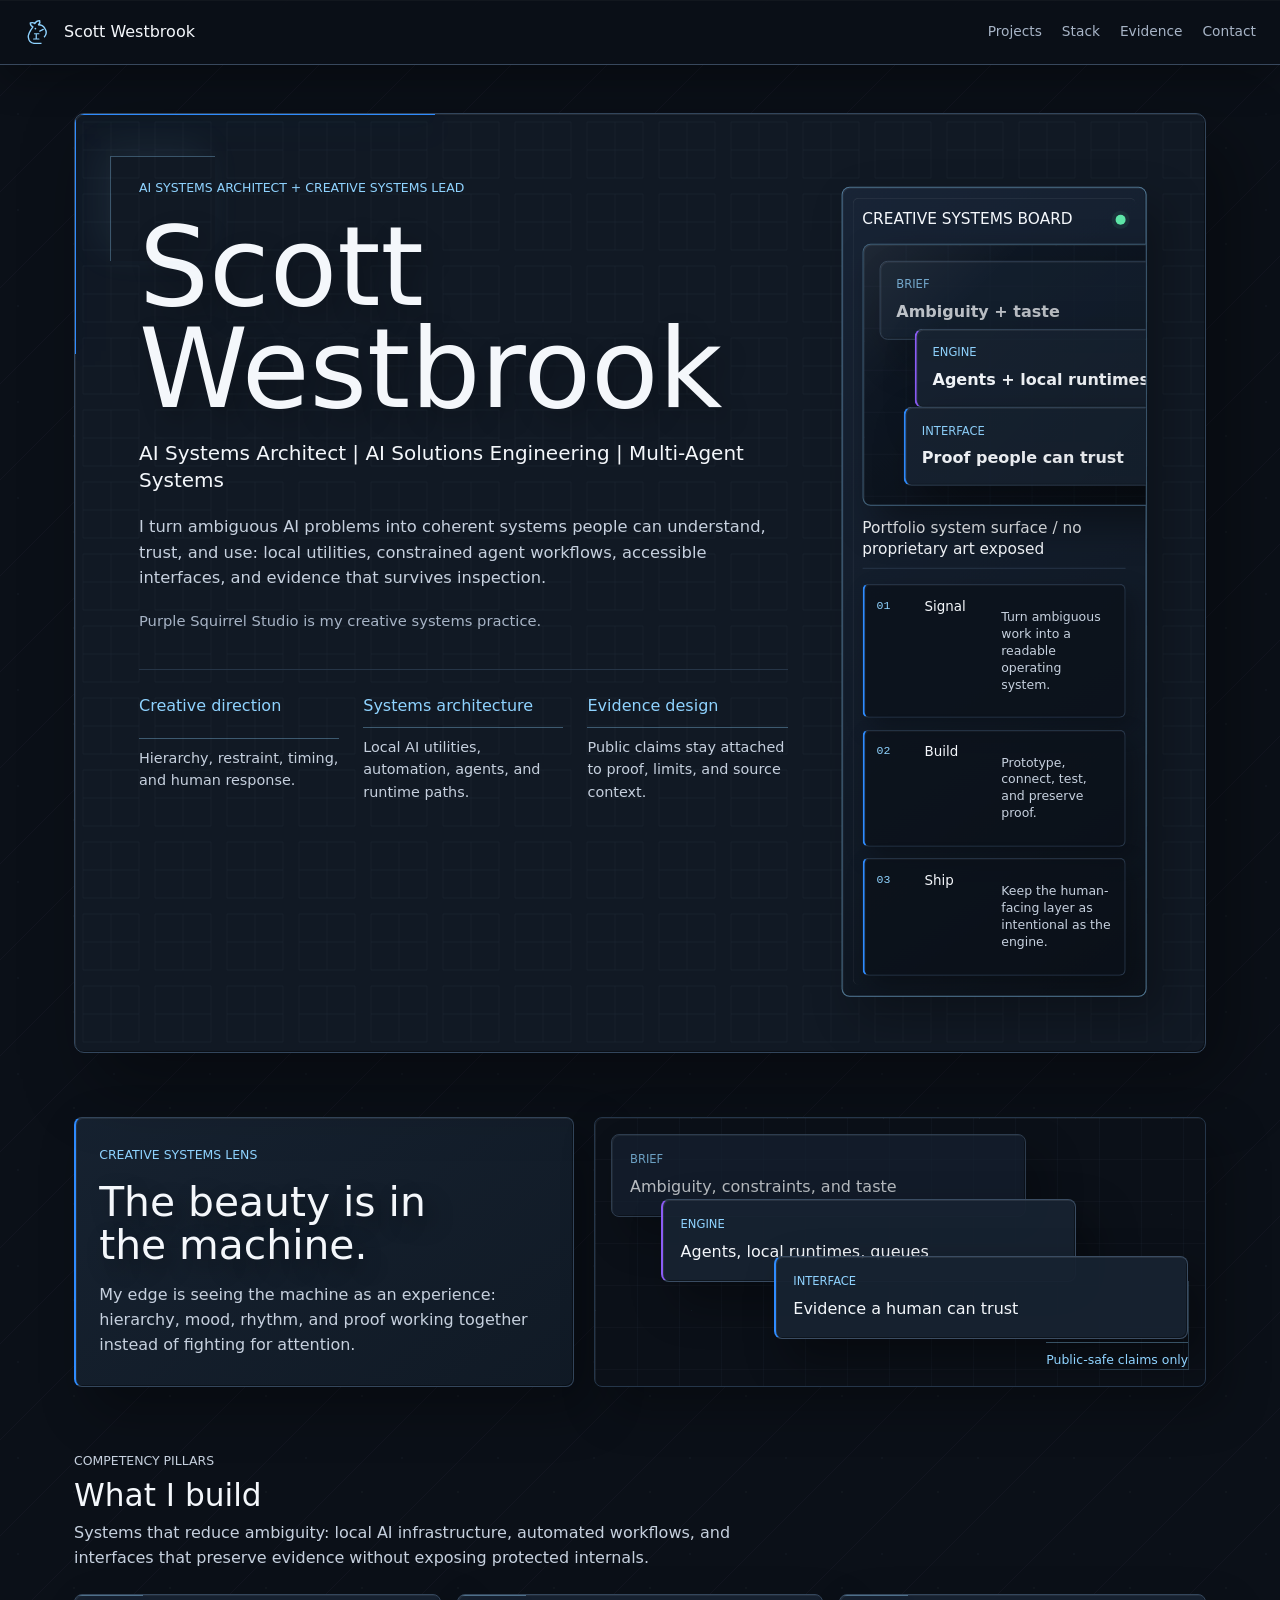
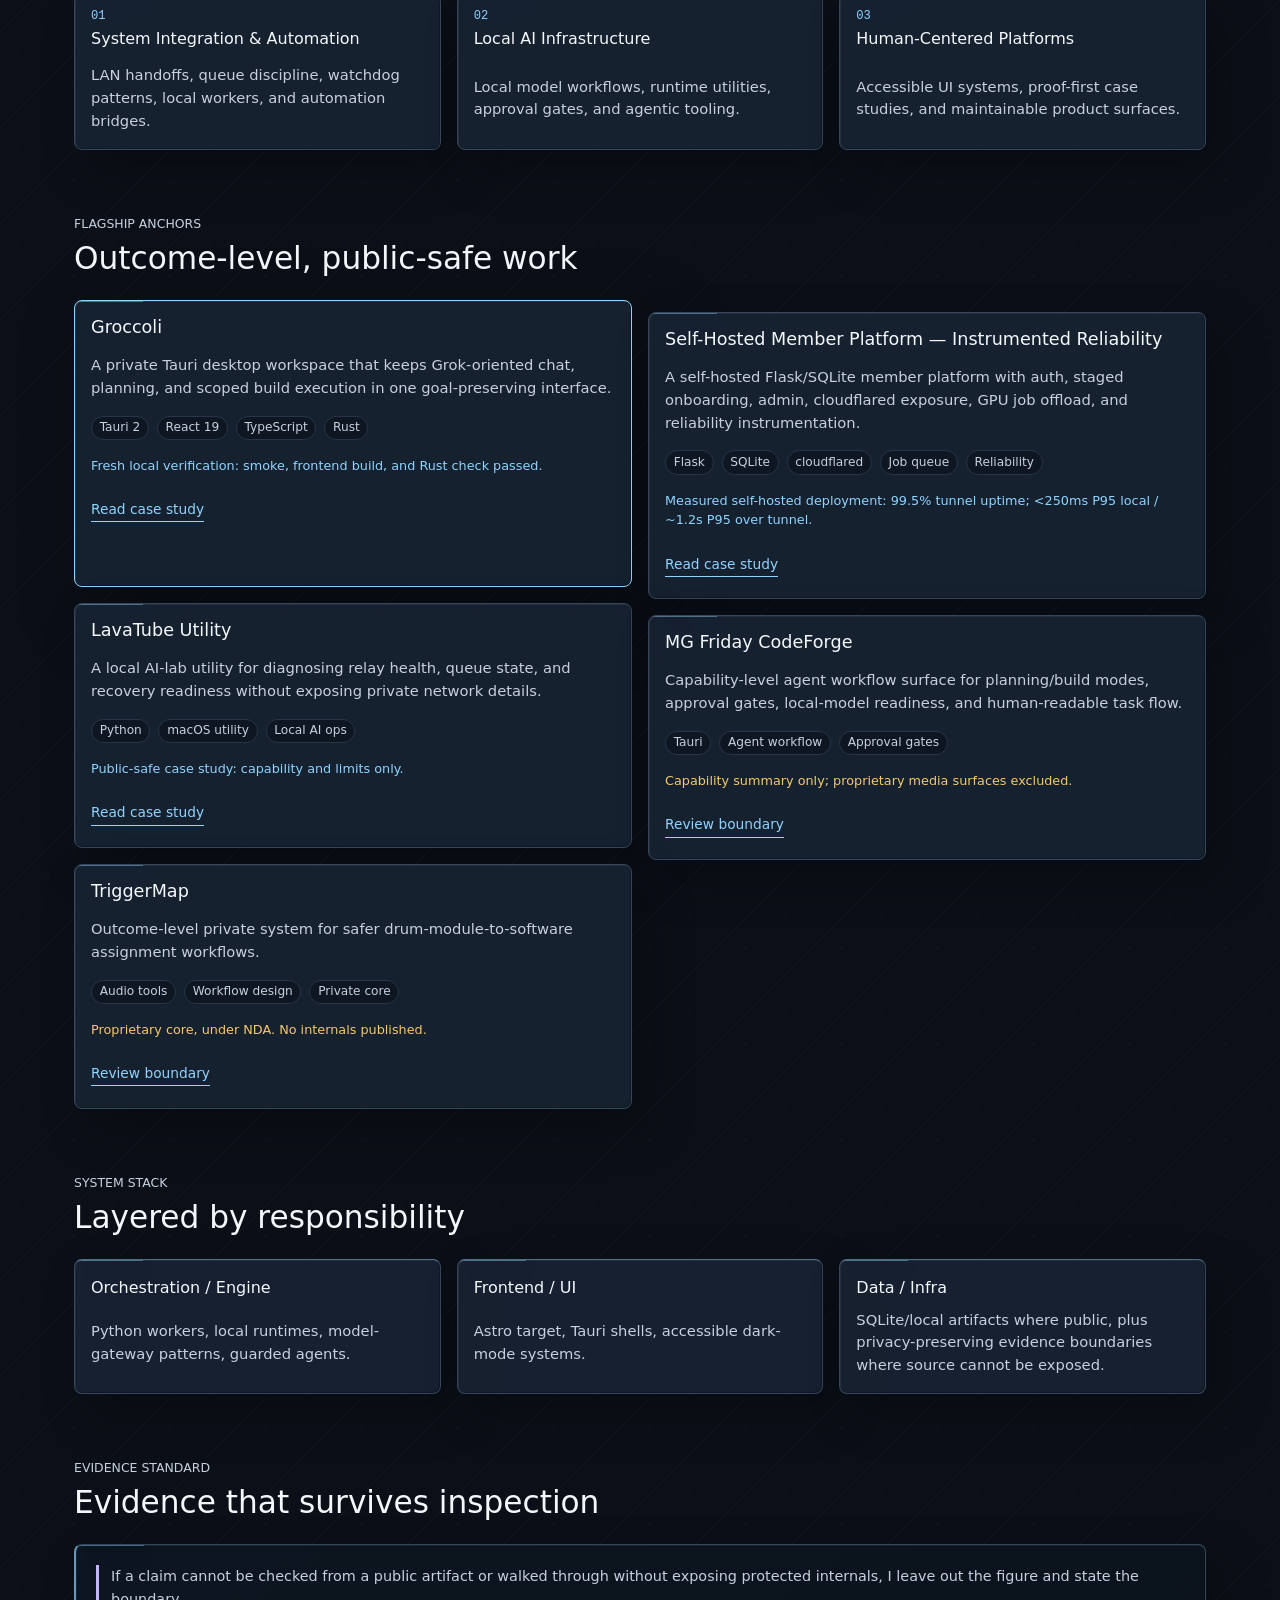
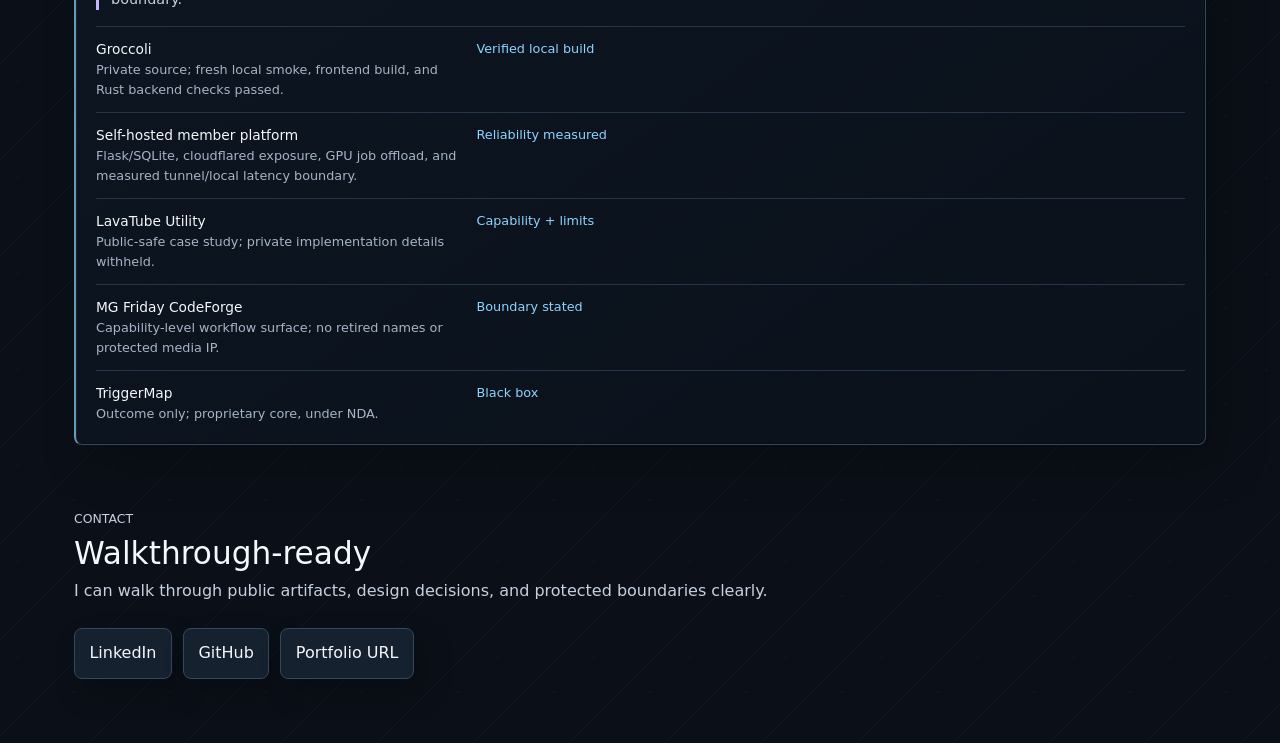
==== commit ef3987e2: "Add self-hosted reliability case study" ====
--- a/index.html
+++ b/index.html
@@ -1 +1 @@
-<!DOCTYPE html><html lang="en" data-astro-cid-lcdefpme><head><meta charset="utf-8"><link rel="icon" type="image/svg+xml" href="/favicon.svg"><meta name="viewport" content="width=device-width, initial-scale=1"><meta name="generator" content="Astro v7.0.5"><title>Scott Westbrook — AI Systems Architect</title><meta name="description" content="AI Systems Architect. Local AI utilities, constrained agent workflows, and evidence-first interfaces backed by public-safe claims."><meta name="author" content="Scott Westbrook"><meta name="robots" content="index, follow, max-image-preview:large"><link rel="canonical" href="https://swcre8s.github.io/"><meta property="og:type" content="website"><meta property="og:site_name" content="Scott Westbrook — AI Systems Architect"><meta property="og:title" content="Scott Westbrook — AI Systems Architect"><meta property="og:description" content="Local AI utilities, constrained agent workflows, and evidence-first interfaces backed by public-safe claims."><meta property="og:url" content="https://swcre8s.github.io/"><meta property="og:image" content="https://swcre8s.github.io/assets/portfolio-og.png"><meta property="og:image:alt" content="Scott Westbrook AI systems portfolio with layered proof-first interface"><meta property="og:image:width" content="1200"><meta property="og:image:height" content="630"><meta name="twitter:card" content="summary_large_image"><meta name="twitter:image" content="https://swcre8s.github.io/assets/portfolio-og.png"><meta name="twitter:title" content="Scott Westbrook — AI Systems Architect"><meta name="twitter:description" content="Local AI utilities, constrained agent workflows, and evidence-first interfaces backed by public-safe claims."><script type="application/ld+json">{"@context":"https://schema.org","@type":"Person","name":"Scott Westbrook","jobTitle":"AI Systems Architect","url":"https://swcre8s.github.io/","sameAs":["https://www.linkedin.com/in/scott-westbrook-38995947","https://github.com/swcre8s"],"knowsAbout":["AI systems architecture","Multi-agent orchestration","Local AI infrastructure","Forward-deployed engineering","Tauri","Astro"]}</script><link rel="stylesheet" href="/_astro/index.CGU7ejdP.css"></head><body data-astro-cid-lcdefpme><header class="portfolio-nav" data-astro-cid-lcdefpme><a class="name" href="/" data-astro-cid-lcdefpme><svg class="mark" viewBox="0 0 32 32" aria-hidden="true" data-astro-cid-lcdefpme><path d="M23 22c2.4-2.6 3-6.8.8-10.2C22.3 9.2 19.3 7.7 16.6 7.7c1.3-1.3 2-3.2 1.3-4.7-2.6 0-4.7 1.4-5.7 3.4-1-1-3-1.3-5-.7 0 2 1.4 3.7 3 4.4C6.6 15 4.3 18.4 5 22.3c.4 3.4 2.9 6.1 6.4 6.7h8.6" fill="none" stroke="currentColor" stroke-width="1.6" stroke-linejoin="round" data-astro-cid-lcdefpme></path><path d="M12 18h5M14 18v6M18 15l4-2M11 24h6" stroke="currentColor" stroke-width="1.4" fill="none" stroke-linecap="round" data-astro-cid-lcdefpme></path><circle cx="13" cy="12" r="1" fill="currentColor" data-astro-cid-lcdefpme></circle></svg><span data-astro-cid-lcdefpme>Scott Westbrook</span></a><nav class="portfolio-links" aria-label="Primary" data-astro-cid-lcdefpme><a href="/projects" data-astro-cid-lcdefpme>Projects</a><a href="#stack" data-astro-cid-lcdefpme>Stack</a><a href="#evidence" data-astro-cid-lcdefpme>Evidence</a><a href="#contact" data-astro-cid-lcdefpme>Contact</a></nav></header><main class="stage" data-astro-cid-lcdefpme><section class="hero-grid" aria-label="Introduction" data-astro-cid-lcdefpme><div class="hero-copy" data-astro-cid-lcdefpme><p class="eyebrow" data-astro-cid-lcdefpme>AI Systems Architect + Creative Systems Lead</p><h1 data-astro-cid-lcdefpme>Scott Westbrook</h1><p class="subtitle" data-astro-cid-lcdefpme>AI Systems Architect | AI Solutions Engineering | Multi-Agent Systems</p><p class="positioning" data-astro-cid-lcdefpme>I turn ambiguous AI problems into coherent systems people can understand, trust, and use: local utilities, constrained agent workflows, accessible interfaces, and evidence that survives inspection.</p><p class="founder-line" data-astro-cid-lcdefpme>Purple Squirrel Studio is my creative systems practice.</p><ul class="thread" data-astro-cid-lcdefpme><li data-astro-cid-lcdefpme><b data-astro-cid-lcdefpme>Creative direction</b><span data-astro-cid-lcdefpme>Hierarchy, restraint, timing, and human response.</span></li><li data-astro-cid-lcdefpme><b data-astro-cid-lcdefpme>Systems architecture</b><span data-astro-cid-lcdefpme>Local AI utilities, automation, agents, and runtime paths.</span></li><li data-astro-cid-lcdefpme><b data-astro-cid-lcdefpme>Evidence design</b><span data-astro-cid-lcdefpme>Public claims stay attached to proof, limits, and source context.</span></li></ul></div><aside class="pulse creative-control" aria-label="Creative systems board" data-astro-cid-lcdefpme><p class="pulse-title" data-astro-cid-lcdefpme>Creative Systems Board<span class="pulse-dot" aria-hidden="true" data-astro-cid-lcdefpme></span></p><div class="hero-artifact systems-board" aria-hidden="true"><div class="board-plane board-plane-back"><span>Brief</span><b>Ambiguity + taste</b></div><div class="board-plane board-plane-mid"><span>Engine</span><b>Agents + local runtimes</b></div><div class="board-plane board-plane-front"><span>Interface</span><b>Proof people can trust</b></div></div><p class="artifact-caption" data-astro-cid-lcdefpme>Portfolio system surface / no proprietary art exposed</p><div class="artifact-stack"><div><span>01</span><b>Signal</b><p>Turn ambiguous work into a readable operating system.</p></div><div><span>02</span><b>Build</b><p>Prototype, connect, test, and preserve proof.</p></div><div><span>03</span><b>Ship</b><p>Keep the human-facing layer as intentional as the engine.</p></div></div></aside></section><section class="section-band director-pass" aria-label="Creative systems signature" data-astro-cid-lcdefpme><div class="signature-panel" data-astro-cid-lcdefpme><p class="eyebrow" data-astro-cid-lcdefpme>Creative Systems Lens</p><p class="signature" data-astro-cid-lcdefpme>The beauty is in the machine.</p><p data-astro-cid-lcdefpme>My edge is seeing the machine as an experience: hierarchy, mood, rhythm, and proof working together instead of fighting for attention.</p></div><div class="systems-composition" aria-label="Layered system composition" data-astro-cid-lcdefpme><div class="composition-layer layer-back" data-astro-cid-lcdefpme><span data-astro-cid-lcdefpme>Brief</span><b data-astro-cid-lcdefpme>Ambiguity, constraints, and taste</b></div><div class="composition-layer layer-mid" data-astro-cid-lcdefpme><span data-astro-cid-lcdefpme>Engine</span><b data-astro-cid-lcdefpme>Agents, local runtimes, queues</b></div><div class="composition-layer layer-front" data-astro-cid-lcdefpme><span data-astro-cid-lcdefpme>Interface</span><b data-astro-cid-lcdefpme>Evidence a human can trust</b></div><div class="composition-proof" data-astro-cid-lcdefpme>Public-safe claims only</div></div></section><section class="section-band" aria-labelledby="pillars-h" data-astro-cid-lcdefpme><div class="section-heading" data-astro-cid-lcdefpme><p class="eyebrow" data-astro-cid-lcdefpme>Competency Pillars</p><h2 id="pillars-h" data-astro-cid-lcdefpme>What I build</h2><p data-astro-cid-lcdefpme>Systems that reduce ambiguity: local AI infrastructure, automated workflows, and interfaces that preserve evidence without exposing protected internals.</p></div><div class="pillar-grid" data-astro-cid-lcdefpme><article class="pillar" data-step="01" data-astro-cid-lcdefpme><b data-astro-cid-lcdefpme>System Integration &amp; Automation</b><p data-astro-cid-lcdefpme>LAN handoffs, queue discipline, watchdog patterns, local workers, and automation bridges.</p></article><article class="pillar" data-step="02" data-astro-cid-lcdefpme><b data-astro-cid-lcdefpme>Local AI Infrastructure</b><p data-astro-cid-lcdefpme>Local model workflows, runtime utilities, approval gates, and agentic tooling.</p></article><article class="pillar" data-step="03" data-astro-cid-lcdefpme><b data-astro-cid-lcdefpme>Human-Centered Platforms</b><p data-astro-cid-lcdefpme>Accessible UI systems, proof-first case studies, and maintainable product surfaces.</p></article></div></section><section class="section-band" aria-labelledby="flagship-h" id="projects" data-astro-cid-lcdefpme><div class="section-heading" data-astro-cid-lcdefpme><p class="eyebrow" data-astro-cid-lcdefpme>Flagship Anchors</p><h2 id="flagship-h" data-astro-cid-lcdefpme>Outcome-level, public-safe work</h2></div><div class="project-grid" data-astro-cid-lcdefpme><article class="project-card" data-astro-cid-lcdefpme><h3 data-astro-cid-lcdefpme>Groccoli</h3><p data-astro-cid-lcdefpme>A private Tauri desktop workspace that keeps Grok-oriented chat, planning, and scoped build execution in one goal-preserving interface.</p><ul class="tag-list" data-astro-cid-lcdefpme><li data-astro-cid-lcdefpme>Tauri 2</li><li data-astro-cid-lcdefpme>React 19</li><li data-astro-cid-lcdefpme>TypeScript</li><li data-astro-cid-lcdefpme>Rust</li></ul><p class="proof" data-astro-cid-lcdefpme>Fresh local verification: smoke, frontend build, and Rust check passed.</p><a class="project-link" href="/case-studies/groccoli/" data-astro-cid-lcdefpme>Read case study</a></article><article class="project-card" data-astro-cid-lcdefpme><h3 data-astro-cid-lcdefpme>LavaTube Utility</h3><p data-astro-cid-lcdefpme>A local AI-lab utility for diagnosing relay health, queue state, and recovery readiness without exposing private network details.</p><ul class="tag-list" data-astro-cid-lcdefpme><li data-astro-cid-lcdefpme>Python</li><li data-astro-cid-lcdefpme>macOS utility</li><li data-astro-cid-lcdefpme>Local AI ops</li></ul><p class="proof" data-astro-cid-lcdefpme>Public-safe case study: capability and limits only.</p><a class="project-link" href="/case-studies/lavatube-utility/" data-astro-cid-lcdefpme>Read case study</a></article><article class="project-card" data-astro-cid-lcdefpme><h3 data-astro-cid-lcdefpme>MG Friday CodeForge</h3><p data-astro-cid-lcdefpme>Capability-level agent workflow surface for planning/build modes, approval gates, local-model readiness, and human-readable task flow.</p><ul class="tag-list" data-astro-cid-lcdefpme><li data-astro-cid-lcdefpme>Tauri</li><li data-astro-cid-lcdefpme>Agent workflow</li><li data-astro-cid-lcdefpme>Approval gates</li></ul><p class="proof warning" data-astro-cid-lcdefpme>Capability summary only; proprietary avatar surfaces excluded.</p><a class="project-link" href="/projects" data-astro-cid-lcdefpme>Review boundary</a></article><article class="project-card" data-astro-cid-lcdefpme><h3 data-astro-cid-lcdefpme>TriggerMap</h3><p data-astro-cid-lcdefpme>Outcome-level private system for safer drum-module-to-software assignment workflows.</p><ul class="tag-list" data-astro-cid-lcdefpme><li data-astro-cid-lcdefpme>Audio tools</li><li data-astro-cid-lcdefpme>Workflow design</li><li data-astro-cid-lcdefpme>Private core</li></ul><p class="proof warning" data-astro-cid-lcdefpme>Proprietary core, under NDA. No internals published.</p><a class="project-link" href="/projects" data-astro-cid-lcdefpme>Review boundary</a></article></div></section><section class="section-band" aria-labelledby="stack-h" id="stack" data-astro-cid-lcdefpme><div class="section-heading" data-astro-cid-lcdefpme><p class="eyebrow" data-astro-cid-lcdefpme>System Stack</p><h2 id="stack-h" data-astro-cid-lcdefpme>Layered by responsibility</h2></div><div class="stack-grid" data-astro-cid-lcdefpme><article class="stack-layer" data-astro-cid-lcdefpme><b data-astro-cid-lcdefpme>Orchestration / Engine</b><p data-astro-cid-lcdefpme>Python workers, local runtimes, model-gateway patterns, guarded agents.</p></article><article class="stack-layer" data-astro-cid-lcdefpme><b data-astro-cid-lcdefpme>Frontend / UI</b><p data-astro-cid-lcdefpme>Astro target, Tauri shells, accessible dark-mode systems.</p></article><article class="stack-layer" data-astro-cid-lcdefpme><b data-astro-cid-lcdefpme>Data / Infra</b><p data-astro-cid-lcdefpme>SQLite/local artifacts where public, plus privacy-preserving evidence boundaries where source cannot be exposed.</p></article></div></section><section class="section-band" aria-labelledby="evidence-h" id="evidence" data-astro-cid-lcdefpme><div class="section-heading" data-astro-cid-lcdefpme><p class="eyebrow" data-astro-cid-lcdefpme>Evidence Standard</p><h2 id="evidence-h" data-astro-cid-lcdefpme>Evidence that survives inspection</h2></div><div class="evidence-block" data-astro-cid-lcdefpme><p class="guardrail" data-astro-cid-lcdefpme>If a claim cannot be checked from a public artifact or walked through without exposing protected internals, I leave out the figure and state the boundary.</p><div class="evidence-grid" data-astro-cid-lcdefpme><div class="evidence-row" data-astro-cid-lcdefpme><strong data-astro-cid-lcdefpme>Groccoli<span class="sub" data-astro-cid-lcdefpme>Private source; fresh local smoke, frontend build, and Rust backend checks passed.</span></strong><span class="verdict" data-astro-cid-lcdefpme>Verified local build</span></div><div class="evidence-row" data-astro-cid-lcdefpme><strong data-astro-cid-lcdefpme>LavaTube Utility<span class="sub" data-astro-cid-lcdefpme>Public-safe case study; private implementation details withheld.</span></strong><span class="verdict" data-astro-cid-lcdefpme>Capability + limits</span></div><div class="evidence-row" data-astro-cid-lcdefpme><strong data-astro-cid-lcdefpme>MG Friday CodeForge<span class="sub" data-astro-cid-lcdefpme>Capability-level workflow surface; no retired names or avatar IP.</span></strong><span class="verdict" data-astro-cid-lcdefpme>Boundary stated</span></div><div class="evidence-row" data-astro-cid-lcdefpme><strong data-astro-cid-lcdefpme>TriggerMap<span class="sub" data-astro-cid-lcdefpme>Outcome only; proprietary core, under NDA.</span></strong><span class="verdict" data-astro-cid-lcdefpme>Black box</span></div></div></div></section><section class="section-band" aria-labelledby="contact-h" id="contact" data-astro-cid-lcdefpme><div class="section-heading" data-astro-cid-lcdefpme><p class="eyebrow" data-astro-cid-lcdefpme>Contact</p><h2 id="contact-h" data-astro-cid-lcdefpme>Walkthrough-ready</h2><p data-astro-cid-lcdefpme>I can walk through public artifacts, design decisions, and protected boundaries clearly.</p></div><div class="contact-links" data-astro-cid-lcdefpme><a href="https://www.linkedin.com/in/scott-westbrook-38995947" data-astro-cid-lcdefpme>LinkedIn</a><a href="https://github.com/swcre8s" data-astro-cid-lcdefpme>GitHub</a><a href="https://swcre8s.github.io" data-astro-cid-lcdefpme>Portfolio URL</a></div></section></main></body></html>+<!DOCTYPE html><html lang="en" data-astro-cid-lcdefpme><head><meta charset="utf-8"><link rel="icon" type="image/svg+xml" href="/favicon.svg"><meta name="viewport" content="width=device-width, initial-scale=1"><meta name="generator" content="Astro v7.0.5"><title>Scott Westbrook — AI Systems Architect</title><meta name="description" content="AI Systems Architect. Local AI utilities, constrained agent workflows, and evidence-first interfaces backed by public-safe claims."><meta name="author" content="Scott Westbrook"><meta name="robots" content="index, follow, max-image-preview:large"><link rel="canonical" href="https://swcre8s.github.io/"><meta property="og:type" content="website"><meta property="og:site_name" content="Scott Westbrook — AI Systems Architect"><meta property="og:title" content="Scott Westbrook — AI Systems Architect"><meta property="og:description" content="Local AI utilities, constrained agent workflows, and evidence-first interfaces backed by public-safe claims."><meta property="og:url" content="https://swcre8s.github.io/"><meta property="og:image" content="https://swcre8s.github.io/assets/portfolio-og.png"><meta property="og:image:alt" content="Scott Westbrook AI systems portfolio with layered proof-first interface"><meta property="og:image:width" content="1200"><meta property="og:image:height" content="630"><meta name="twitter:card" content="summary_large_image"><meta name="twitter:image" content="https://swcre8s.github.io/assets/portfolio-og.png"><meta name="twitter:title" content="Scott Westbrook — AI Systems Architect"><meta name="twitter:description" content="Local AI utilities, constrained agent workflows, and evidence-first interfaces backed by public-safe claims."><script type="application/ld+json">{"@context":"https://schema.org","@type":"Person","name":"Scott Westbrook","jobTitle":"AI Systems Architect","url":"https://swcre8s.github.io/","sameAs":["https://www.linkedin.com/in/scott-westbrook-38995947","https://github.com/swcre8s"],"knowsAbout":["AI systems architecture","Multi-agent orchestration","Local AI infrastructure","Forward-deployed engineering","Tauri","Astro"]}</script><link rel="stylesheet" href="/_astro/index.CGU7ejdP.css"></head><body data-astro-cid-lcdefpme><header class="portfolio-nav" data-astro-cid-lcdefpme><a class="name" href="/" data-astro-cid-lcdefpme><svg class="mark" viewBox="0 0 32 32" aria-hidden="true" data-astro-cid-lcdefpme><path d="M23 22c2.4-2.6 3-6.8.8-10.2C22.3 9.2 19.3 7.7 16.6 7.7c1.3-1.3 2-3.2 1.3-4.7-2.6 0-4.7 1.4-5.7 3.4-1-1-3-1.3-5-.7 0 2 1.4 3.7 3 4.4C6.6 15 4.3 18.4 5 22.3c.4 3.4 2.9 6.1 6.4 6.7h8.6" fill="none" stroke="currentColor" stroke-width="1.6" stroke-linejoin="round" data-astro-cid-lcdefpme></path><path d="M12 18h5M14 18v6M18 15l4-2M11 24h6" stroke="currentColor" stroke-width="1.4" fill="none" stroke-linecap="round" data-astro-cid-lcdefpme></path><circle cx="13" cy="12" r="1" fill="currentColor" data-astro-cid-lcdefpme></circle></svg><span data-astro-cid-lcdefpme>Scott Westbrook</span></a><nav class="portfolio-links" aria-label="Primary" data-astro-cid-lcdefpme><a href="/projects" data-astro-cid-lcdefpme>Projects</a><a href="#stack" data-astro-cid-lcdefpme>Stack</a><a href="#evidence" data-astro-cid-lcdefpme>Evidence</a><a href="#contact" data-astro-cid-lcdefpme>Contact</a></nav></header><main class="stage" data-astro-cid-lcdefpme><section class="lead-grid" aria-label="Introduction" data-astro-cid-lcdefpme><div class="lead-copy" data-astro-cid-lcdefpme><p class="eyebrow" data-astro-cid-lcdefpme>AI Systems Architect + Creative Systems Lead</p><h1 data-astro-cid-lcdefpme>Scott Westbrook</h1><p class="subtitle" data-astro-cid-lcdefpme>AI Systems Architect | AI Solutions Engineering | Multi-Agent Systems</p><p class="positioning" data-astro-cid-lcdefpme>I turn ambiguous AI problems into coherent systems people can understand, trust, and use: local utilities, constrained agent workflows, accessible interfaces, and evidence that survives inspection.</p><p class="founder-line" data-astro-cid-lcdefpme>Purple Squirrel Studio is my creative systems practice.</p><ul class="thread" data-astro-cid-lcdefpme><li data-astro-cid-lcdefpme><b data-astro-cid-lcdefpme>Creative direction</b><span data-astro-cid-lcdefpme>Hierarchy, restraint, timing, and human response.</span></li><li data-astro-cid-lcdefpme><b data-astro-cid-lcdefpme>Systems architecture</b><span data-astro-cid-lcdefpme>Local AI utilities, automation, agents, and runtime paths.</span></li><li data-astro-cid-lcdefpme><b data-astro-cid-lcdefpme>Evidence design</b><span data-astro-cid-lcdefpme>Public claims stay attached to proof, limits, and source context.</span></li></ul></div><aside class="pulse creative-control" aria-label="Creative systems board" data-astro-cid-lcdefpme><p class="pulse-title" data-astro-cid-lcdefpme>Creative Systems Board<span class="pulse-dot" aria-hidden="true" data-astro-cid-lcdefpme></span></p><div class="system-artifact systems-board" aria-hidden="true"><div class="board-plane board-plane-back"><span>Brief</span><b>Ambiguity + taste</b></div><div class="board-plane board-plane-mid"><span>Engine</span><b>Agents + local runtimes</b></div><div class="board-plane board-plane-front"><span>Interface</span><b>Proof people can trust</b></div></div><p class="artifact-caption" data-astro-cid-lcdefpme>Portfolio system surface / no proprietary art exposed</p><div class="artifact-stack"><div><span>01</span><b>Signal</b><p>Turn ambiguous work into a readable operating system.</p></div><div><span>02</span><b>Build</b><p>Prototype, connect, test, and preserve proof.</p></div><div><span>03</span><b>Ship</b><p>Keep the human-facing layer as intentional as the engine.</p></div></div></aside></section><section class="section-band director-pass" aria-label="Creative systems signature" data-astro-cid-lcdefpme><div class="signature-panel" data-astro-cid-lcdefpme><p class="eyebrow" data-astro-cid-lcdefpme>Creative Systems Lens</p><p class="signature" data-astro-cid-lcdefpme>The beauty is in the machine.</p><p data-astro-cid-lcdefpme>My edge is seeing the machine as an experience: hierarchy, mood, rhythm, and proof working together instead of fighting for attention.</p></div><div class="systems-composition" aria-label="Layered system composition" data-astro-cid-lcdefpme><div class="composition-layer layer-back" data-astro-cid-lcdefpme><span data-astro-cid-lcdefpme>Brief</span><b data-astro-cid-lcdefpme>Ambiguity, constraints, and taste</b></div><div class="composition-layer layer-mid" data-astro-cid-lcdefpme><span data-astro-cid-lcdefpme>Engine</span><b data-astro-cid-lcdefpme>Agents, local runtimes, queues</b></div><div class="composition-layer layer-front" data-astro-cid-lcdefpme><span data-astro-cid-lcdefpme>Interface</span><b data-astro-cid-lcdefpme>Evidence a human can trust</b></div><div class="composition-proof" data-astro-cid-lcdefpme>Public-safe claims only</div></div></section><section class="section-band" aria-labelledby="pillars-h" data-astro-cid-lcdefpme><div class="section-heading" data-astro-cid-lcdefpme><p class="eyebrow" data-astro-cid-lcdefpme>Competency Pillars</p><h2 id="pillars-h" data-astro-cid-lcdefpme>What I build</h2><p data-astro-cid-lcdefpme>Systems that reduce ambiguity: local AI infrastructure, automated workflows, and interfaces that preserve evidence without exposing protected internals.</p></div><div class="pillar-grid" data-astro-cid-lcdefpme><article class="pillar" data-step="01" data-astro-cid-lcdefpme><b data-astro-cid-lcdefpme>System Integration &amp; Automation</b><p data-astro-cid-lcdefpme>LAN handoffs, queue discipline, watchdog patterns, local workers, and automation bridges.</p></article><article class="pillar" data-step="02" data-astro-cid-lcdefpme><b data-astro-cid-lcdefpme>Local AI Infrastructure</b><p data-astro-cid-lcdefpme>Local model workflows, runtime utilities, approval gates, and agentic tooling.</p></article><article class="pillar" data-step="03" data-astro-cid-lcdefpme><b data-astro-cid-lcdefpme>Human-Centered Platforms</b><p data-astro-cid-lcdefpme>Accessible UI systems, proof-first case studies, and maintainable product surfaces.</p></article></div></section><section class="section-band" aria-labelledby="flagship-h" id="projects" data-astro-cid-lcdefpme><div class="section-heading" data-astro-cid-lcdefpme><p class="eyebrow" data-astro-cid-lcdefpme>Flagship Anchors</p><h2 id="flagship-h" data-astro-cid-lcdefpme>Outcome-level, public-safe work</h2></div><div class="project-grid" data-astro-cid-lcdefpme><article class="project-card" data-astro-cid-lcdefpme><h3 data-astro-cid-lcdefpme>Groccoli</h3><p data-astro-cid-lcdefpme>A private Tauri desktop workspace that keeps Grok-oriented chat, planning, and scoped build execution in one goal-preserving interface.</p><ul class="tag-list" data-astro-cid-lcdefpme><li data-astro-cid-lcdefpme>Tauri 2</li><li data-astro-cid-lcdefpme>React 19</li><li data-astro-cid-lcdefpme>TypeScript</li><li data-astro-cid-lcdefpme>Rust</li></ul><p class="proof" data-astro-cid-lcdefpme>Fresh local verification: smoke, frontend build, and Rust check passed.</p><a class="project-link" href="/case-studies/groccoli/" data-astro-cid-lcdefpme>Read case study</a></article><article class="project-card" data-astro-cid-lcdefpme><h3 data-astro-cid-lcdefpme>Self-Hosted Member Platform — Instrumented Reliability</h3><p data-astro-cid-lcdefpme>A self-hosted Flask/SQLite member platform with auth, staged onboarding, admin, cloudflared exposure, GPU job offload, and reliability instrumentation.</p><ul class="tag-list" data-astro-cid-lcdefpme><li data-astro-cid-lcdefpme>Flask</li><li data-astro-cid-lcdefpme>SQLite</li><li data-astro-cid-lcdefpme>cloudflared</li><li data-astro-cid-lcdefpme>Job queue</li><li data-astro-cid-lcdefpme>Reliability</li></ul><p class="proof" data-astro-cid-lcdefpme>Measured self-hosted deployment: 99.5% tunnel uptime; &lt;250ms P95 local / ~1.2s P95 over tunnel.</p><a class="project-link" href="/case-studies/self-hosted-member-platform/" data-astro-cid-lcdefpme>Read case study</a></article><article class="project-card" data-astro-cid-lcdefpme><h3 data-astro-cid-lcdefpme>LavaTube Utility</h3><p data-astro-cid-lcdefpme>A local AI-lab utility for diagnosing relay health, queue state, and recovery readiness without exposing private network details.</p><ul class="tag-list" data-astro-cid-lcdefpme><li data-astro-cid-lcdefpme>Python</li><li data-astro-cid-lcdefpme>macOS utility</li><li data-astro-cid-lcdefpme>Local AI ops</li></ul><p class="proof" data-astro-cid-lcdefpme>Public-safe case study: capability and limits only.</p><a class="project-link" href="/case-studies/lavatube-utility/" data-astro-cid-lcdefpme>Read case study</a></article><article class="project-card" data-astro-cid-lcdefpme><h3 data-astro-cid-lcdefpme>MG Friday CodeForge</h3><p data-astro-cid-lcdefpme>Capability-level agent workflow surface for planning/build modes, approval gates, local-model readiness, and human-readable task flow.</p><ul class="tag-list" data-astro-cid-lcdefpme><li data-astro-cid-lcdefpme>Tauri</li><li data-astro-cid-lcdefpme>Agent workflow</li><li data-astro-cid-lcdefpme>Approval gates</li></ul><p class="proof warning" data-astro-cid-lcdefpme>Capability summary only; proprietary media surfaces excluded.</p><a class="project-link" href="/projects" data-astro-cid-lcdefpme>Review boundary</a></article><article class="project-card" data-astro-cid-lcdefpme><h3 data-astro-cid-lcdefpme>TriggerMap</h3><p data-astro-cid-lcdefpme>Outcome-level private system for safer drum-module-to-software assignment workflows.</p><ul class="tag-list" data-astro-cid-lcdefpme><li data-astro-cid-lcdefpme>Audio tools</li><li data-astro-cid-lcdefpme>Workflow design</li><li data-astro-cid-lcdefpme>Private core</li></ul><p class="proof warning" data-astro-cid-lcdefpme>Proprietary core, under NDA. No internals published.</p><a class="project-link" href="/projects" data-astro-cid-lcdefpme>Review boundary</a></article></div></section><section class="section-band" aria-labelledby="stack-h" id="stack" data-astro-cid-lcdefpme><div class="section-heading" data-astro-cid-lcdefpme><p class="eyebrow" data-astro-cid-lcdefpme>System Stack</p><h2 id="stack-h" data-astro-cid-lcdefpme>Layered by responsibility</h2></div><div class="stack-grid" data-astro-cid-lcdefpme><article class="stack-layer" data-astro-cid-lcdefpme><b data-astro-cid-lcdefpme>Orchestration / Engine</b><p data-astro-cid-lcdefpme>Python workers, local runtimes, model-gateway patterns, guarded agents.</p></article><article class="stack-layer" data-astro-cid-lcdefpme><b data-astro-cid-lcdefpme>Frontend / UI</b><p data-astro-cid-lcdefpme>Astro target, Tauri shells, accessible dark-mode systems.</p></article><article class="stack-layer" data-astro-cid-lcdefpme><b data-astro-cid-lcdefpme>Data / Infra</b><p data-astro-cid-lcdefpme>SQLite/local artifacts where public, plus privacy-preserving evidence boundaries where source cannot be exposed.</p></article></div></section><section class="section-band" aria-labelledby="evidence-h" id="evidence" data-astro-cid-lcdefpme><div class="section-heading" data-astro-cid-lcdefpme><p class="eyebrow" data-astro-cid-lcdefpme>Evidence Standard</p><h2 id="evidence-h" data-astro-cid-lcdefpme>Evidence that survives inspection</h2></div><div class="evidence-block" data-astro-cid-lcdefpme><p class="guardrail" data-astro-cid-lcdefpme>If a claim cannot be checked from a public artifact or walked through without exposing protected internals, I leave out the figure and state the boundary.</p><div class="evidence-grid" data-astro-cid-lcdefpme><div class="evidence-row" data-astro-cid-lcdefpme><strong data-astro-cid-lcdefpme>Groccoli<span class="sub" data-astro-cid-lcdefpme>Private source; fresh local smoke, frontend build, and Rust backend checks passed.</span></strong><span class="verdict" data-astro-cid-lcdefpme>Verified local build</span></div><div class="evidence-row" data-astro-cid-lcdefpme><strong data-astro-cid-lcdefpme>Self-hosted member platform<span class="sub" data-astro-cid-lcdefpme>Flask/SQLite, cloudflared exposure, GPU job offload, and measured tunnel/local latency boundary.</span></strong><span class="verdict" data-astro-cid-lcdefpme>Reliability measured</span></div><div class="evidence-row" data-astro-cid-lcdefpme><strong data-astro-cid-lcdefpme>LavaTube Utility<span class="sub" data-astro-cid-lcdefpme>Public-safe case study; private implementation details withheld.</span></strong><span class="verdict" data-astro-cid-lcdefpme>Capability + limits</span></div><div class="evidence-row" data-astro-cid-lcdefpme><strong data-astro-cid-lcdefpme>MG Friday CodeForge<span class="sub" data-astro-cid-lcdefpme>Capability-level workflow surface; no retired names or protected media IP.</span></strong><span class="verdict" data-astro-cid-lcdefpme>Boundary stated</span></div><div class="evidence-row" data-astro-cid-lcdefpme><strong data-astro-cid-lcdefpme>TriggerMap<span class="sub" data-astro-cid-lcdefpme>Outcome only; proprietary core, under NDA.</span></strong><span class="verdict" data-astro-cid-lcdefpme>Black box</span></div></div></div></section><section class="section-band" aria-labelledby="contact-h" id="contact" data-astro-cid-lcdefpme><div class="section-heading" data-astro-cid-lcdefpme><p class="eyebrow" data-astro-cid-lcdefpme>Contact</p><h2 id="contact-h" data-astro-cid-lcdefpme>Walkthrough-ready</h2><p data-astro-cid-lcdefpme>I can walk through public artifacts, design decisions, and protected boundaries clearly.</p></div><div class="contact-links" data-astro-cid-lcdefpme><a href="https://www.linkedin.com/in/scott-westbrook-38995947" data-astro-cid-lcdefpme>LinkedIn</a><a href="https://github.com/swcre8s" data-astro-cid-lcdefpme>GitHub</a><a href="https://swcre8s.github.io" data-astro-cid-lcdefpme>Portfolio URL</a></div></section></main></body></html>
--- a/_astro/index.CGU7ejdP.css
+++ b/_astro/index.CGU7ejdP.css
@@ -1,10 +1,10 @@
-:root{--surface-canvas:#0b1018;--surface-panel:#111a26;--surface-raised:#172231;--surface-sunken:#080d14;--surface-line:#263547;--border-subtle:#2b3b4f;--text-primary:#f4f7fb;--text-secondary:#c6d0de;--text-muted:#a7b4c6;--text-low:#8492a6;--accent-blue:#2f8cff;--accent-blue-soft:#8fd3ff;--brand-purple:#8b5cf6;--brand-purple-soft:#c4b5fd;--status-green:#5ee6a8;--status-amber:#f5c86b;--focus-ring:#8fd3ff;--radius-sm:6px;--radius-md:8px;--radius-lg:10px;--space-2:.5rem;--space-3:.75rem;--space-4:1rem;--space-5:1.25rem;--space-6:1.5rem;--space-8:2rem;--space-10:2.5rem;--space-12:3rem;--space-16:4rem;--content:1180px}[data-astro-cid-lcdefpme]{box-sizing:border-box}html{background:var(--surface-canvas);color-scheme:dark;scroll-behavior:smooth}body{color:var(--text-secondary);letter-spacing:0;background-color:var(--surface-canvas);-webkit-font-smoothing:antialiased;background-image:url("data:image/svg+xml,%3Csvg%20xmlns='http://www.w3.org/2000/svg'%20width='96'%20height='96'%20viewBox='0%200%2096%2096'%3E%3Cpath%20d='M0%2096L96%200'%20stroke='%23c4b5fd'%20stroke-opacity='.035'%20stroke-width='1'/%3E%3Ccircle%20cx='18'%20cy='18'%20r='.8'%20fill='%238fd3ff'%20fill-opacity='.07'/%3E%3Ccircle%20cx='74'%20cy='52'%20r='.8'%20fill='%23f4f7fb'%20fill-opacity='.055'/%3E%3C/svg%3E");margin:0;font-family:system-ui,-apple-system,Segoe UI,Roboto,sans-serif;line-height:1.55}h1[data-astro-cid-lcdefpme],h2[data-astro-cid-lcdefpme],h3[data-astro-cid-lcdefpme],p[data-astro-cid-lcdefpme]{margin:0}a[data-astro-cid-lcdefpme]{color:inherit;text-decoration:none}a[data-astro-cid-lcdefpme]:focus-visible,[data-astro-cid-lcdefpme][tabindex]:focus-visible{outline:2px solid var(--focus-ring);outline-offset:3px;border-radius:2px}.eyebrow[data-astro-cid-lcdefpme]{color:var(--accent-blue-soft);text-transform:uppercase;font-size:.78rem;font-weight:500}.portfolio-nav[data-astro-cid-lcdefpme]{z-index:5;justify-content:space-between;align-items:center;gap:var(--space-4);padding:var(--space-4) var(--space-6);backdrop-filter:blur(8px);background:#0b1018eb;border-bottom:1px solid #38485d;display:flex;position:sticky;top:0;box-shadow:0 16px 34px #0003}.portfolio-nav[data-astro-cid-lcdefpme] .name[data-astro-cid-lcdefpme]{align-items:center;gap:var(--space-3);color:var(--text-primary);font-weight:500;display:flex}.portfolio-nav[data-astro-cid-lcdefpme] .mark[data-astro-cid-lcdefpme]{width:28px;height:28px;color:var(--accent-blue-soft)}.portfolio-links[data-astro-cid-lcdefpme]{justify-content:flex-end;gap:var(--space-5);color:var(--text-muted);flex-wrap:wrap;font-size:.86rem;display:flex}.portfolio-links[data-astro-cid-lcdefpme] a[data-astro-cid-lcdefpme]{align-items:center;min-height:32px;display:inline-flex}.portfolio-links[data-astro-cid-lcdefpme] a[data-astro-cid-lcdefpme]:hover{color:var(--text-primary)}.stage[data-astro-cid-lcdefpme]{max-width:var(--content);padding:var(--space-12) var(--space-6) var(--space-16);margin:0 auto}.pulse[data-astro-cid-lcdefpme],.pillar[data-astro-cid-lcdefpme],.project-card[data-astro-cid-lcdefpme],.stack-layer[data-astro-cid-lcdefpme],.evidence-block[data-astro-cid-lcdefpme],.depth-plane[data-astro-cid-lcdefpme]{background-color:#172231f5;border:1px solid #34475d;box-shadow:16px 20px 46px #00000047,inset 1px 1px #ffffff0f,inset -1px -1px #00000047}.hero-grid[data-astro-cid-lcdefpme]{gap:var(--space-12);padding:var(--space-16);border-radius:var(--radius-lg);background-color:#111a26f0;background-image:url("data:image/svg+xml,%3Csvg%20xmlns='http://www.w3.org/2000/svg'%20width='72'%20height='72'%20viewBox='0%200%2072%2072'%3E%3Cpath%20d='M8%208H64M8%2036H64M8%2064H64'%20stroke='%238fd3ff'%20stroke-opacity='.035'%20stroke-width='1'/%3E%3Cpath%20d='M8%208V64M36%208V64M64%208V64'%20stroke='%23c4b5fd'%20stroke-opacity='.025'%20stroke-width='1'/%3E%3C/svg%3E");border:1px solid #33465c;grid-template-columns:minmax(0,1.02fr) minmax(280px,.48fr);align-items:start;display:grid;position:relative;box-shadow:22px 28px 72px #0000005c,inset 1px 1px #ffffff13,inset -1px -1px #00000061}.hero-grid[data-astro-cid-lcdefpme]:before{content:"";background:var(--accent-blue);width:min(42%,360px);height:1px;position:absolute;top:0;left:0;box-shadow:10px 14px 34px #2f8cff52,0 0 22px #8fd3ff2e}.hero-grid[data-astro-cid-lcdefpme]:after{content:"";background:var(--accent-blue);width:1px;height:min(34%,240px);position:absolute;top:0;left:0;box-shadow:12px 16px 34px #2f8cff3d,0 0 22px #8fd3ff29}.hero-copy[data-astro-cid-lcdefpme]{gap:var(--space-5);max-width:780px;display:grid}.hero-copy[data-astro-cid-lcdefpme] h1[data-astro-cid-lcdefpme]{max-width:10ch;color:var(--text-primary);text-shadow:9px 11px 24px #00000047;font-size:6.9rem;font-weight:500;line-height:.92}.subtitle[data-astro-cid-lcdefpme]{color:var(--text-primary);max-width:680px;font-size:1.25rem;line-height:1.35}.positioning[data-astro-cid-lcdefpme]{color:var(--text-secondary);max-width:760px;font-size:1.02rem}.founder-line[data-astro-cid-lcdefpme]{color:var(--text-muted);font-size:.92rem}.thread[data-astro-cid-lcdefpme]{gap:var(--space-6);margin:var(--space-4) 0 0;padding:var(--space-6) 0 0;border-top:1px solid var(--surface-line);grid-template-columns:repeat(3,minmax(0,1fr));list-style:none;display:grid}.thread[data-astro-cid-lcdefpme] li[data-astro-cid-lcdefpme]{gap:var(--space-2);display:grid}.thread[data-astro-cid-lcdefpme] b[data-astro-cid-lcdefpme]{color:var(--accent-blue-soft);padding-bottom:var(--space-2);border-bottom:1px solid #8fd3ff59;font-weight:500}.thread[data-astro-cid-lcdefpme] span[data-astro-cid-lcdefpme]{color:var(--text-secondary);font-size:.9rem}.pulse[data-astro-cid-lcdefpme]{gap:var(--space-3);border-radius:var(--radius-md);padding:var(--space-5);border-color:#8fd3ff80;display:grid;transform:translate(.35rem,.55rem)}.pulse-title[data-astro-cid-lcdefpme]{justify-content:space-between;align-items:center;gap:var(--space-3);color:var(--accent-blue-soft);text-transform:uppercase;font-size:.8rem;display:flex}.pulse-dot[data-astro-cid-lcdefpme]{background:var(--status-green);border-radius:999px;width:.64rem;height:.64rem;box-shadow:0 0 0 4px #5ee6a814}.pulse[data-astro-cid-lcdefpme]>p[data-astro-cid-lcdefpme]{color:var(--text-primary);font-size:.96rem}.status-grid[data-astro-cid-lcdefpme]{gap:var(--space-2);display:grid}.status-row[data-astro-cid-lcdefpme]{justify-content:space-between;gap:var(--space-4);border-top:1px solid var(--surface-line);padding-top:var(--space-2);color:var(--text-secondary);font-size:.82rem;display:flex}.status-row[data-astro-cid-lcdefpme] span[data-astro-cid-lcdefpme]:last-child{color:var(--accent-blue-soft)}.section-band[data-astro-cid-lcdefpme]{padding-top:var(--space-16)}.section-heading[data-astro-cid-lcdefpme]{gap:var(--space-2);max-width:720px;margin-bottom:var(--space-6);display:grid}.section-heading[data-astro-cid-lcdefpme] h2[data-astro-cid-lcdefpme]{color:var(--text-primary);font-size:1.95rem;font-weight:500;line-height:1.12}.section-heading[data-astro-cid-lcdefpme] p[data-astro-cid-lcdefpme]{color:var(--text-secondary)}.depth-map[data-astro-cid-lcdefpme]{gap:var(--space-5);grid-template-columns:minmax(0,.68fr) minmax(0,1.32fr);align-items:stretch;display:grid}.depth-plane[data-astro-cid-lcdefpme]{gap:var(--space-4);border-radius:var(--radius-md);padding:var(--space-5);border-left:2px solid var(--accent-blue);display:grid}.depth-plane[data-astro-cid-lcdefpme] .signature[data-astro-cid-lcdefpme]{max-width:13ch;color:var(--text-primary);font-size:2.35rem;font-weight:500;line-height:1.08}.depth-plane[data-astro-cid-lcdefpme] p[data-astro-cid-lcdefpme]{color:var(--text-secondary)}.layer-rules[data-astro-cid-lcdefpme]{gap:var(--space-3);margin:0;padding:0;list-style:none;display:grid}.layer-rules[data-astro-cid-lcdefpme] li[data-astro-cid-lcdefpme]{gap:var(--space-4);padding:var(--space-4);border-radius:var(--radius-md);color:var(--text-secondary);background-color:#0b10189e;border-left:2px solid #2f8cffa8;grid-template-columns:5.4rem minmax(0,1fr);align-items:start;display:grid;box-shadow:10px 12px 30px #0003,inset 1px 1px #ffffff0b}.layer-rules[data-astro-cid-lcdefpme] li[data-astro-cid-lcdefpme]>span[data-astro-cid-lcdefpme]:first-child{color:var(--accent-blue-soft);text-transform:uppercase;font-size:.78rem}.layer-rules[data-astro-cid-lcdefpme] b[data-astro-cid-lcdefpme]{color:var(--text-primary);margin-bottom:var(--space-2);font-weight:500;display:block}.pillar-grid[data-astro-cid-lcdefpme],.project-grid[data-astro-cid-lcdefpme],.stack-grid[data-astro-cid-lcdefpme]{gap:var(--space-4);grid-template-columns:repeat(3,minmax(0,1fr));display:grid}.pillar[data-astro-cid-lcdefpme],.stack-layer[data-astro-cid-lcdefpme]{padding:var(--space-4);border-radius:var(--radius-md)}.pillar[data-astro-cid-lcdefpme]{gap:var(--space-3);padding-top:var(--space-8);display:grid;position:relative}.pillar[data-astro-cid-lcdefpme]:before{content:attr(data-step);left:var(--space-4);top:var(--space-3);color:var(--accent-blue-soft);font-family:ui-monospace,SFMono-Regular,Menlo,Monaco,Consolas,monospace;font-size:.76rem;position:absolute}.pillar[data-astro-cid-lcdefpme] b[data-astro-cid-lcdefpme],.stack-layer[data-astro-cid-lcdefpme] b[data-astro-cid-lcdefpme]{color:var(--text-primary);font-weight:500}.pillar[data-astro-cid-lcdefpme] p[data-astro-cid-lcdefpme],.stack-layer[data-astro-cid-lcdefpme] p[data-astro-cid-lcdefpme]{color:var(--text-secondary);font-size:.92rem}.project-card[data-astro-cid-lcdefpme]{gap:var(--space-4);padding:var(--space-4);border-radius:var(--radius-md);align-content:start;display:grid}.project-card[data-astro-cid-lcdefpme]:first-child{border-color:var(--accent-blue-soft);box-shadow:22px 28px 72px #00000057,inset 1px 1px #ffffff14,inset -1px -1px #00000052}.project-card[data-astro-cid-lcdefpme]:nth-child(2){transform:translateY(.75rem)}.project-card[data-astro-cid-lcdefpme]:nth-child(3){transform:translateY(1.5rem)}.project-card[data-astro-cid-lcdefpme] h3[data-astro-cid-lcdefpme]{color:var(--text-primary);font-size:1.1rem;font-weight:500;line-height:1.2}.project-card[data-astro-cid-lcdefpme] p[data-astro-cid-lcdefpme]{color:var(--text-secondary);font-size:.92rem}.tag-list[data-astro-cid-lcdefpme]{gap:var(--space-2);flex-wrap:wrap;margin:0;padding:0;list-style:none;display:flex}.tag-list[data-astro-cid-lcdefpme] li[data-astro-cid-lcdefpme]{border:1px solid var(--surface-line);color:var(--text-secondary);white-space:nowrap;background:#080d148c;border-radius:999px;padding:.16rem .48rem;font-size:.76rem;line-height:1.4}.project-card[data-astro-cid-lcdefpme] .proof[data-astro-cid-lcdefpme]{color:var(--accent-blue-soft);font-size:.8rem}.project-card[data-astro-cid-lcdefpme] .proof[data-astro-cid-lcdefpme].warning{color:var(--status-amber)}.project-link[data-astro-cid-lcdefpme]{width:fit-content;min-height:36px;color:var(--accent-blue-soft);border-bottom:1px solid;align-items:center;font-size:.86rem;display:inline-flex}.project-link[data-astro-cid-lcdefpme]:hover{color:var(--text-primary)}.stack-layer[data-astro-cid-lcdefpme]{gap:var(--space-2);border-top:1px solid #8fd3ff70;display:grid}.evidence-block[data-astro-cid-lcdefpme]{gap:var(--space-4);padding:var(--space-5);border-radius:var(--radius-md);background-color:#0d1520;border-left:2px solid #8fd3ffb3;display:grid}.guardrail[data-astro-cid-lcdefpme]{border-left:3px solid var(--brand-purple-soft);padding-left:var(--space-3);color:var(--text-secondary);font-size:.9rem}.evidence-grid[data-astro-cid-lcdefpme]{gap:var(--space-3);display:grid}.evidence-row[data-astro-cid-lcdefpme]{gap:var(--space-4);border-top:1px solid var(--surface-line);padding-top:var(--space-3);color:var(--text-secondary);grid-template-columns:1fr 1.1fr .8fr;align-items:start;font-size:.86rem;display:grid}.evidence-row[data-astro-cid-lcdefpme] strong[data-astro-cid-lcdefpme]{color:var(--text-primary);font-weight:500;display:block}.evidence-row[data-astro-cid-lcdefpme] .sub[data-astro-cid-lcdefpme]{color:var(--text-muted);font-size:.8rem;font-weight:400;display:block}.evidence-row[data-astro-cid-lcdefpme] code[data-astro-cid-lcdefpme]{color:var(--text-muted);overflow-wrap:anywhere;font-family:ui-monospace,SFMono-Regular,Menlo,Monaco,Consolas,monospace;font-size:.78rem;display:block}.evidence-row[data-astro-cid-lcdefpme] .verdict[data-astro-cid-lcdefpme]{color:var(--accent-blue-soft);font-size:.8rem}@media (width<=980px){.hero-grid[data-astro-cid-lcdefpme]{gap:var(--space-8);padding:var(--space-8);grid-template-columns:1fr}.hero-copy[data-astro-cid-lcdefpme] h1[data-astro-cid-lcdefpme]{font-size:4.2rem}.pulse[data-astro-cid-lcdefpme]{transform:none}.depth-map[data-astro-cid-lcdefpme],.pillar-grid[data-astro-cid-lcdefpme],.project-grid[data-astro-cid-lcdefpme],.stack-grid[data-astro-cid-lcdefpme]{grid-template-columns:1fr}.project-card[data-astro-cid-lcdefpme]:nth-child(2),.project-card[data-astro-cid-lcdefpme]:nth-child(3){transform:none}.stage[data-astro-cid-lcdefpme]{padding:var(--space-8) var(--space-5) var(--space-12)}}@media (width<=620px){.hero-copy[data-astro-cid-lcdefpme] h1[data-astro-cid-lcdefpme]{font-size:3.2rem}.thread[data-astro-cid-lcdefpme]{grid-template-columns:1fr}.evidence-row[data-astro-cid-lcdefpme],.layer-rules[data-astro-cid-lcdefpme] li[data-astro-cid-lcdefpme]{gap:var(--space-2);grid-template-columns:1fr}}
+:root{--surface-canvas:#0b1018;--surface-panel:#111a26;--surface-raised:#172231;--surface-sunken:#080d14;--surface-line:#263547;--border-subtle:#2b3b4f;--text-primary:#f4f7fb;--text-secondary:#c6d0de;--text-muted:#a7b4c6;--text-low:#8492a6;--accent-blue:#2f8cff;--accent-blue-soft:#8fd3ff;--brand-purple:#8b5cf6;--brand-purple-soft:#c4b5fd;--status-green:#5ee6a8;--status-amber:#f5c86b;--focus-ring:#8fd3ff;--radius-sm:6px;--radius-md:8px;--radius-lg:10px;--space-2:.5rem;--space-3:.75rem;--space-4:1rem;--space-5:1.25rem;--space-6:1.5rem;--space-8:2rem;--space-10:2.5rem;--space-12:3rem;--space-16:4rem;--content:1180px}[data-astro-cid-lcdefpme]{box-sizing:border-box}html{background:var(--surface-canvas);color-scheme:dark;scroll-behavior:smooth}body{color:var(--text-secondary);letter-spacing:0;background-color:var(--surface-canvas);-webkit-font-smoothing:antialiased;background-image:url("data:image/svg+xml,%3Csvg%20xmlns='http://www.w3.org/2000/svg'%20width='96'%20height='96'%20viewBox='0%200%2096%2096'%3E%3Cpath%20d='M0%2096L96%200'%20stroke='%23c4b5fd'%20stroke-opacity='.035'%20stroke-width='1'/%3E%3Ccircle%20cx='18'%20cy='18'%20r='.8'%20fill='%238fd3ff'%20fill-opacity='.07'/%3E%3Ccircle%20cx='74'%20cy='52'%20r='.8'%20fill='%23f4f7fb'%20fill-opacity='.055'/%3E%3C/svg%3E");margin:0;font-family:system-ui,-apple-system,Segoe UI,Roboto,sans-serif;line-height:1.55}h1[data-astro-cid-lcdefpme],h2[data-astro-cid-lcdefpme],h3[data-astro-cid-lcdefpme],p[data-astro-cid-lcdefpme]{margin:0}a[data-astro-cid-lcdefpme]{color:inherit;text-decoration:none}a[data-astro-cid-lcdefpme]:focus-visible,[data-astro-cid-lcdefpme][tabindex]:focus-visible{outline:2px solid var(--focus-ring);outline-offset:3px;border-radius:2px}.eyebrow[data-astro-cid-lcdefpme]{color:var(--accent-blue-soft);text-transform:uppercase;font-size:.78rem;font-weight:500}.portfolio-nav[data-astro-cid-lcdefpme]{z-index:5;justify-content:space-between;align-items:center;gap:var(--space-4);padding:var(--space-4) var(--space-6);backdrop-filter:blur(8px);background:#0b1018eb;border-bottom:1px solid #38485d;display:flex;position:sticky;top:0;box-shadow:0 16px 34px #0003}.portfolio-nav[data-astro-cid-lcdefpme] .name[data-astro-cid-lcdefpme]{align-items:center;gap:var(--space-3);color:var(--text-primary);font-weight:500;display:flex}.portfolio-nav[data-astro-cid-lcdefpme] .mark[data-astro-cid-lcdefpme]{width:28px;height:28px;color:var(--accent-blue-soft)}.portfolio-links[data-astro-cid-lcdefpme]{justify-content:flex-end;gap:var(--space-5);color:var(--text-muted);flex-wrap:wrap;font-size:.86rem;display:flex}.portfolio-links[data-astro-cid-lcdefpme] a[data-astro-cid-lcdefpme]{align-items:center;min-height:32px;display:inline-flex}.portfolio-links[data-astro-cid-lcdefpme] a[data-astro-cid-lcdefpme]:hover{color:var(--text-primary)}.stage[data-astro-cid-lcdefpme]{max-width:var(--content);padding:var(--space-12) var(--space-6) var(--space-16);margin:0 auto}.pulse[data-astro-cid-lcdefpme],.pillar[data-astro-cid-lcdefpme],.project-card[data-astro-cid-lcdefpme],.stack-layer[data-astro-cid-lcdefpme],.evidence-block[data-astro-cid-lcdefpme],.depth-plane[data-astro-cid-lcdefpme]{background-color:#172231f5;border:1px solid #34475d;box-shadow:16px 20px 46px #00000047,inset 1px 1px #ffffff0f,inset -1px -1px #00000047}.lead-grid[data-astro-cid-lcdefpme]{gap:var(--space-12);padding:var(--space-16);border-radius:var(--radius-lg);background-color:#111a26f0;background-image:url("data:image/svg+xml,%3Csvg%20xmlns='http://www.w3.org/2000/svg'%20width='72'%20height='72'%20viewBox='0%200%2072%2072'%3E%3Cpath%20d='M8%208H64M8%2036H64M8%2064H64'%20stroke='%238fd3ff'%20stroke-opacity='.035'%20stroke-width='1'/%3E%3Cpath%20d='M8%208V64M36%208V64M64%208V64'%20stroke='%23c4b5fd'%20stroke-opacity='.025'%20stroke-width='1'/%3E%3C/svg%3E");border:1px solid #33465c;grid-template-columns:minmax(0,1.02fr) minmax(280px,.48fr);align-items:start;display:grid;position:relative;box-shadow:22px 28px 72px #0000005c,inset 1px 1px #ffffff13,inset -1px -1px #00000061}.lead-grid[data-astro-cid-lcdefpme]:before{content:"";background:var(--accent-blue);width:min(42%,360px);height:1px;position:absolute;top:0;left:0;box-shadow:10px 14px 34px #2f8cff52,0 0 22px #8fd3ff2e}.lead-grid[data-astro-cid-lcdefpme]:after{content:"";background:var(--accent-blue);width:1px;height:min(34%,240px);position:absolute;top:0;left:0;box-shadow:12px 16px 34px #2f8cff3d,0 0 22px #8fd3ff29}.lead-copy[data-astro-cid-lcdefpme]{gap:var(--space-5);max-width:780px;display:grid}.lead-copy[data-astro-cid-lcdefpme] h1[data-astro-cid-lcdefpme]{max-width:10ch;color:var(--text-primary);text-shadow:9px 11px 24px #00000047;font-size:6.9rem;font-weight:500;line-height:.92}.subtitle[data-astro-cid-lcdefpme]{color:var(--text-primary);max-width:680px;font-size:1.25rem;line-height:1.35}.positioning[data-astro-cid-lcdefpme]{color:var(--text-secondary);max-width:760px;font-size:1.02rem}.founder-line[data-astro-cid-lcdefpme]{color:var(--text-muted);font-size:.92rem}.thread[data-astro-cid-lcdefpme]{gap:var(--space-6);margin:var(--space-4) 0 0;padding:var(--space-6) 0 0;border-top:1px solid var(--surface-line);grid-template-columns:repeat(3,minmax(0,1fr));list-style:none;display:grid}.thread[data-astro-cid-lcdefpme] li[data-astro-cid-lcdefpme]{gap:var(--space-2);display:grid}.thread[data-astro-cid-lcdefpme] b[data-astro-cid-lcdefpme]{color:var(--accent-blue-soft);padding-bottom:var(--space-2);border-bottom:1px solid #8fd3ff59;font-weight:500}.thread[data-astro-cid-lcdefpme] span[data-astro-cid-lcdefpme]{color:var(--text-secondary);font-size:.9rem}.pulse[data-astro-cid-lcdefpme]{gap:var(--space-3);border-radius:var(--radius-md);padding:var(--space-5);border-color:#8fd3ff80;display:grid;transform:translate(.35rem,.55rem)}.pulse-title[data-astro-cid-lcdefpme]{justify-content:space-between;align-items:center;gap:var(--space-3);color:var(--accent-blue-soft);text-transform:uppercase;font-size:.8rem;display:flex}.pulse-dot[data-astro-cid-lcdefpme]{background:var(--status-green);border-radius:999px;width:.64rem;height:.64rem;box-shadow:0 0 0 4px #5ee6a814}.pulse[data-astro-cid-lcdefpme]>p[data-astro-cid-lcdefpme]{color:var(--text-primary);font-size:.96rem}.status-grid[data-astro-cid-lcdefpme]{gap:var(--space-2);display:grid}.status-row[data-astro-cid-lcdefpme]{justify-content:space-between;gap:var(--space-4);border-top:1px solid var(--surface-line);padding-top:var(--space-2);color:var(--text-secondary);font-size:.82rem;display:flex}.status-row[data-astro-cid-lcdefpme] span[data-astro-cid-lcdefpme]:last-child{color:var(--accent-blue-soft)}.section-band[data-astro-cid-lcdefpme]{padding-top:var(--space-16)}.section-heading[data-astro-cid-lcdefpme]{gap:var(--space-2);max-width:720px;margin-bottom:var(--space-6);display:grid}.section-heading[data-astro-cid-lcdefpme] h2[data-astro-cid-lcdefpme]{color:var(--text-primary);font-size:1.95rem;font-weight:500;line-height:1.12}.section-heading[data-astro-cid-lcdefpme] p[data-astro-cid-lcdefpme]{color:var(--text-secondary)}.depth-map[data-astro-cid-lcdefpme]{gap:var(--space-5);grid-template-columns:minmax(0,.68fr) minmax(0,1.32fr);align-items:stretch;display:grid}.depth-plane[data-astro-cid-lcdefpme]{gap:var(--space-4);border-radius:var(--radius-md);padding:var(--space-5);border-left:2px solid var(--accent-blue);display:grid}.depth-plane[data-astro-cid-lcdefpme] .signature[data-astro-cid-lcdefpme]{max-width:13ch;color:var(--text-primary);font-size:2.35rem;font-weight:500;line-height:1.08}.depth-plane[data-astro-cid-lcdefpme] p[data-astro-cid-lcdefpme]{color:var(--text-secondary)}.layer-rules[data-astro-cid-lcdefpme]{gap:var(--space-3);margin:0;padding:0;list-style:none;display:grid}.layer-rules[data-astro-cid-lcdefpme] li[data-astro-cid-lcdefpme]{gap:var(--space-4);padding:var(--space-4);border-radius:var(--radius-md);color:var(--text-secondary);background-color:#0b10189e;border-left:2px solid #2f8cffa8;grid-template-columns:5.4rem minmax(0,1fr);align-items:start;display:grid;box-shadow:10px 12px 30px #0003,inset 1px 1px #ffffff0b}.layer-rules[data-astro-cid-lcdefpme] li[data-astro-cid-lcdefpme]>span[data-astro-cid-lcdefpme]:first-child{color:var(--accent-blue-soft);text-transform:uppercase;font-size:.78rem}.layer-rules[data-astro-cid-lcdefpme] b[data-astro-cid-lcdefpme]{color:var(--text-primary);margin-bottom:var(--space-2);font-weight:500;display:block}.pillar-grid[data-astro-cid-lcdefpme],.project-grid[data-astro-cid-lcdefpme],.stack-grid[data-astro-cid-lcdefpme]{gap:var(--space-4);grid-template-columns:repeat(3,minmax(0,1fr));display:grid}.pillar[data-astro-cid-lcdefpme],.stack-layer[data-astro-cid-lcdefpme]{padding:var(--space-4);border-radius:var(--radius-md)}.pillar[data-astro-cid-lcdefpme]{gap:var(--space-3);padding-top:var(--space-8);display:grid;position:relative}.pillar[data-astro-cid-lcdefpme]:before{content:attr(data-step);left:var(--space-4);top:var(--space-3);color:var(--accent-blue-soft);font-family:ui-monospace,SFMono-Regular,Menlo,Monaco,Consolas,monospace;font-size:.76rem;position:absolute}.pillar[data-astro-cid-lcdefpme] b[data-astro-cid-lcdefpme],.stack-layer[data-astro-cid-lcdefpme] b[data-astro-cid-lcdefpme]{color:var(--text-primary);font-weight:500}.pillar[data-astro-cid-lcdefpme] p[data-astro-cid-lcdefpme],.stack-layer[data-astro-cid-lcdefpme] p[data-astro-cid-lcdefpme]{color:var(--text-secondary);font-size:.92rem}.project-card[data-astro-cid-lcdefpme]{gap:var(--space-4);padding:var(--space-4);border-radius:var(--radius-md);align-content:start;display:grid}.project-card[data-astro-cid-lcdefpme]:first-child{border-color:var(--accent-blue-soft);box-shadow:22px 28px 72px #00000057,inset 1px 1px #ffffff14,inset -1px -1px #00000052}.project-card[data-astro-cid-lcdefpme]:nth-child(2){transform:translateY(.75rem)}.project-card[data-astro-cid-lcdefpme]:nth-child(3){transform:none}.project-card[data-astro-cid-lcdefpme] h3[data-astro-cid-lcdefpme]{color:var(--text-primary);font-size:1.1rem;font-weight:500;line-height:1.2}.project-card[data-astro-cid-lcdefpme] p[data-astro-cid-lcdefpme]{color:var(--text-secondary);font-size:.92rem}.tag-list[data-astro-cid-lcdefpme]{gap:var(--space-2);flex-wrap:wrap;margin:0;padding:0;list-style:none;display:flex}.tag-list[data-astro-cid-lcdefpme] li[data-astro-cid-lcdefpme]{border:1px solid var(--surface-line);color:var(--text-secondary);white-space:nowrap;background:#080d148c;border-radius:999px;padding:.16rem .48rem;font-size:.76rem;line-height:1.4}.project-card[data-astro-cid-lcdefpme] .proof[data-astro-cid-lcdefpme]{color:var(--accent-blue-soft);font-size:.8rem}.project-card[data-astro-cid-lcdefpme] .proof[data-astro-cid-lcdefpme].warning{color:var(--status-amber)}.project-link[data-astro-cid-lcdefpme]{width:fit-content;min-height:36px;color:var(--accent-blue-soft);border-bottom:1px solid;align-items:center;font-size:.86rem;display:inline-flex}.project-link[data-astro-cid-lcdefpme]:hover{color:var(--text-primary)}.stack-layer[data-astro-cid-lcdefpme]{gap:var(--space-2);border-top:1px solid #8fd3ff70;display:grid}.evidence-block[data-astro-cid-lcdefpme]{gap:var(--space-4);padding:var(--space-5);border-radius:var(--radius-md);background-color:#0d1520;border-left:2px solid #8fd3ffb3;display:grid}.guardrail[data-astro-cid-lcdefpme]{border-left:3px solid var(--brand-purple-soft);padding-left:var(--space-3);color:var(--text-secondary);font-size:.9rem}.evidence-grid[data-astro-cid-lcdefpme]{gap:var(--space-3);display:grid}.evidence-row[data-astro-cid-lcdefpme]{gap:var(--space-4);border-top:1px solid var(--surface-line);padding-top:var(--space-3);color:var(--text-secondary);grid-template-columns:1fr 1.1fr .8fr;align-items:start;font-size:.86rem;display:grid}.evidence-row[data-astro-cid-lcdefpme] strong[data-astro-cid-lcdefpme]{color:var(--text-primary);font-weight:500;display:block}.evidence-row[data-astro-cid-lcdefpme] .sub[data-astro-cid-lcdefpme]{color:var(--text-muted);font-size:.8rem;font-weight:400;display:block}.evidence-row[data-astro-cid-lcdefpme] code[data-astro-cid-lcdefpme]{color:var(--text-muted);overflow-wrap:anywhere;font-family:ui-monospace,SFMono-Regular,Menlo,Monaco,Consolas,monospace;font-size:.78rem;display:block}.evidence-row[data-astro-cid-lcdefpme] .verdict[data-astro-cid-lcdefpme]{color:var(--accent-blue-soft);font-size:.8rem}@media (width<=980px){.lead-grid[data-astro-cid-lcdefpme]{gap:var(--space-8);padding:var(--space-8);grid-template-columns:1fr}.lead-copy[data-astro-cid-lcdefpme] h1[data-astro-cid-lcdefpme]{font-size:4.2rem}.pulse[data-astro-cid-lcdefpme]{transform:none}.depth-map[data-astro-cid-lcdefpme],.pillar-grid[data-astro-cid-lcdefpme],.project-grid[data-astro-cid-lcdefpme],.stack-grid[data-astro-cid-lcdefpme]{grid-template-columns:1fr}.project-card[data-astro-cid-lcdefpme]:nth-child(2),.project-card[data-astro-cid-lcdefpme]:nth-child(3){transform:none}.stage[data-astro-cid-lcdefpme]{padding:var(--space-8) var(--space-5) var(--space-12)}}@media (width<=620px){.lead-copy[data-astro-cid-lcdefpme] h1[data-astro-cid-lcdefpme]{font-size:3.2rem}.thread[data-astro-cid-lcdefpme]{grid-template-columns:1fr}.evidence-row[data-astro-cid-lcdefpme],.layer-rules[data-astro-cid-lcdefpme] li[data-astro-cid-lcdefpme]{gap:var(--space-2);grid-template-columns:1fr}}
 
 
 /* Creative director pass: preserve the generated Astro shell while adding authored depth. */
 .creative-control{overflow:hidden;padding:1.1rem;border-color:#8fd3ff99;background:linear-gradient(145deg,#182436f5,#101925f5 68%,#0b1119f5);box-shadow:18px 24px 56px #00000061,inset 1px 1px #ffffff16,inset -1px -1px #00000070}
-.hero-artifact{aspect-ratio:16/10;border:1px solid #8fd3ff66;border-radius:8px;overflow:hidden;background:#080d14;box-shadow:14px 18px 38px #00000066,inset 1px 1px #ffffff12}
-.hero-artifact img{width:100%;height:100%;object-fit:cover;object-position:center top;display:block;filter:saturate(.9) contrast(1.04) brightness(.82)}
+.system-artifact{aspect-ratio:16/10;border:1px solid #8fd3ff66;border-radius:8px;overflow:hidden;background:#080d14;box-shadow:14px 18px 38px #00000066,inset 1px 1px #ffffff12}
+.system-artifact img{width:100%;height:100%;object-fit:cover;object-position:center top;display:block;filter:saturate(.9) contrast(1.04) brightness(.82)}
 .artifact-stack{display:grid;gap:.7rem;margin-top:.2rem}
 .artifact-stack div{display:grid;grid-template-columns:2.4rem 4.2rem minmax(0,1fr);gap:.6rem;align-items:start;padding:.72rem .76rem;border:1px solid #2b3b4f;border-left:2px solid #2f8cff;background:#0b1018b5;border-radius:6px;box-shadow:8px 10px 24px #0004,inset 1px 1px #ffffff0c}
 .artifact-stack span{color:#8fd3ff;font-family:ui-monospace,SFMono-Regular,Menlo,Monaco,Consolas,monospace;font-size:.72rem}
@@ -33,13 +33,13 @@
 .portfolio-links[data-astro-cid-lcdefpme] a[data-astro-cid-lcdefpme]{position:relative}
 .portfolio-links[data-astro-cid-lcdefpme] a[data-astro-cid-lcdefpme]:after{content:"";position:absolute;left:0;right:0;bottom:.2rem;height:1px;background:#8fd3ff;transform:scaleX(0);transform-origin:left;transition:transform .22s ease;opacity:.75}
 .portfolio-links[data-astro-cid-lcdefpme] a[data-astro-cid-lcdefpme]:hover:after{transform:scaleX(1)}
-.hero-grid[data-astro-cid-lcdefpme]{overflow:hidden;isolation:isolate}
-.hero-grid[data-astro-cid-lcdefpme] .hero-copy[data-astro-cid-lcdefpme]{position:relative}
-.hero-grid[data-astro-cid-lcdefpme] .hero-copy[data-astro-cid-lcdefpme]:before{content:"";position:absolute;left:-1.8rem;top:-1.35rem;width:6.5rem;height:6.5rem;border-top:1px solid #8fd3ff52;border-left:1px solid #8fd3ff52;box-shadow:-10px -10px 38px #8fd3ff14;pointer-events:none}
+.lead-grid[data-astro-cid-lcdefpme]{overflow:hidden;isolation:isolate}
+.lead-grid[data-astro-cid-lcdefpme] .lead-copy[data-astro-cid-lcdefpme]{position:relative}
+.lead-grid[data-astro-cid-lcdefpme] .lead-copy[data-astro-cid-lcdefpme]:before{content:"";position:absolute;left:-1.8rem;top:-1.35rem;width:6.5rem;height:6.5rem;border-top:1px solid #8fd3ff52;border-left:1px solid #8fd3ff52;box-shadow:-10px -10px 38px #8fd3ff14;pointer-events:none}
 .creative-control{position:relative}
 .creative-control:before{content:"";position:absolute;inset:.65rem;border-top:1px solid #ffffff14;border-left:1px solid #ffffff12;border-radius:6px;pointer-events:none}
-.hero-artifact{position:relative}
-.hero-artifact:after{content:"";position:absolute;inset:0;background:linear-gradient(135deg,#ffffff10,transparent 24%,#00000022 100%);pointer-events:none}
+.system-artifact{position:relative}
+.system-artifact:after{content:"";position:absolute;inset:0;background:linear-gradient(135deg,#ffffff10,transparent 24%,#00000022 100%);pointer-events:none}
 .artifact-caption{color:#8fd3ff;font-size:.72rem;line-height:1.35;border-bottom:1px solid #263547;padding-bottom:.55rem}
 .systems-composition:after{content:"";position:absolute;inset:auto 1rem 1rem auto;width:5.5rem;height:5.5rem;border-right:1px solid #8fd3ff38;border-bottom:1px solid #8fd3ff38;pointer-events:none}
 .composition-layer{transition:border-color .22s ease,box-shadow .22s ease}
@@ -53,7 +53,7 @@
 .project-link[data-astro-cid-lcdefpme]:hover:after{transform:scaleX(1.18)}
 .evidence-block[data-astro-cid-lcdefpme]{background:linear-gradient(145deg,#0d1520,#0a111b)}
 @media (prefers-reduced-motion:no-preference){.pulse-dot[data-astro-cid-lcdefpme]{animation:signal-breath 3.8s ease-in-out infinite}@keyframes signal-breath{0%,100%{box-shadow:0 0 0 4px #5ee6a814,0 0 16px #5ee6a829}50%{box-shadow:0 0 0 6px #5ee6a80d,0 0 28px #5ee6a83d}}}
-@media (width<=620px){.hero-grid[data-astro-cid-lcdefpme] .hero-copy[data-astro-cid-lcdefpme]:before{left:-.9rem;top:-.9rem;width:4.6rem;height:4.6rem}.artifact-caption{font-size:.68rem}.portfolio-links[data-astro-cid-lcdefpme]{gap:.9rem}}
+@media (width<=620px){.lead-grid[data-astro-cid-lcdefpme] .lead-copy[data-astro-cid-lcdefpme]:before{left:-.9rem;top:-.9rem;width:4.6rem;height:4.6rem}.artifact-caption{font-size:.68rem}.portfolio-links[data-astro-cid-lcdefpme]{gap:.9rem}}
 
 
 /* IP-safe systems-board patch */
@@ -70,7 +70,7 @@
 .contact-links a:hover{border-color:#8fd3ff;color:#8fd3ff}
 
 
-/* Groccoli four-card grid patch */
+/* Flagship grid patch */
 .project-grid[data-astro-cid-lcdefpme]{grid-template-columns:repeat(2,minmax(0,1fr))}
 .project-card[data-astro-cid-lcdefpme]:nth-child(2),.project-card[data-astro-cid-lcdefpme]:nth-child(4){transform:translateY(.75rem)}
 .project-card[data-astro-cid-lcdefpme]:nth-child(3){transform:none}
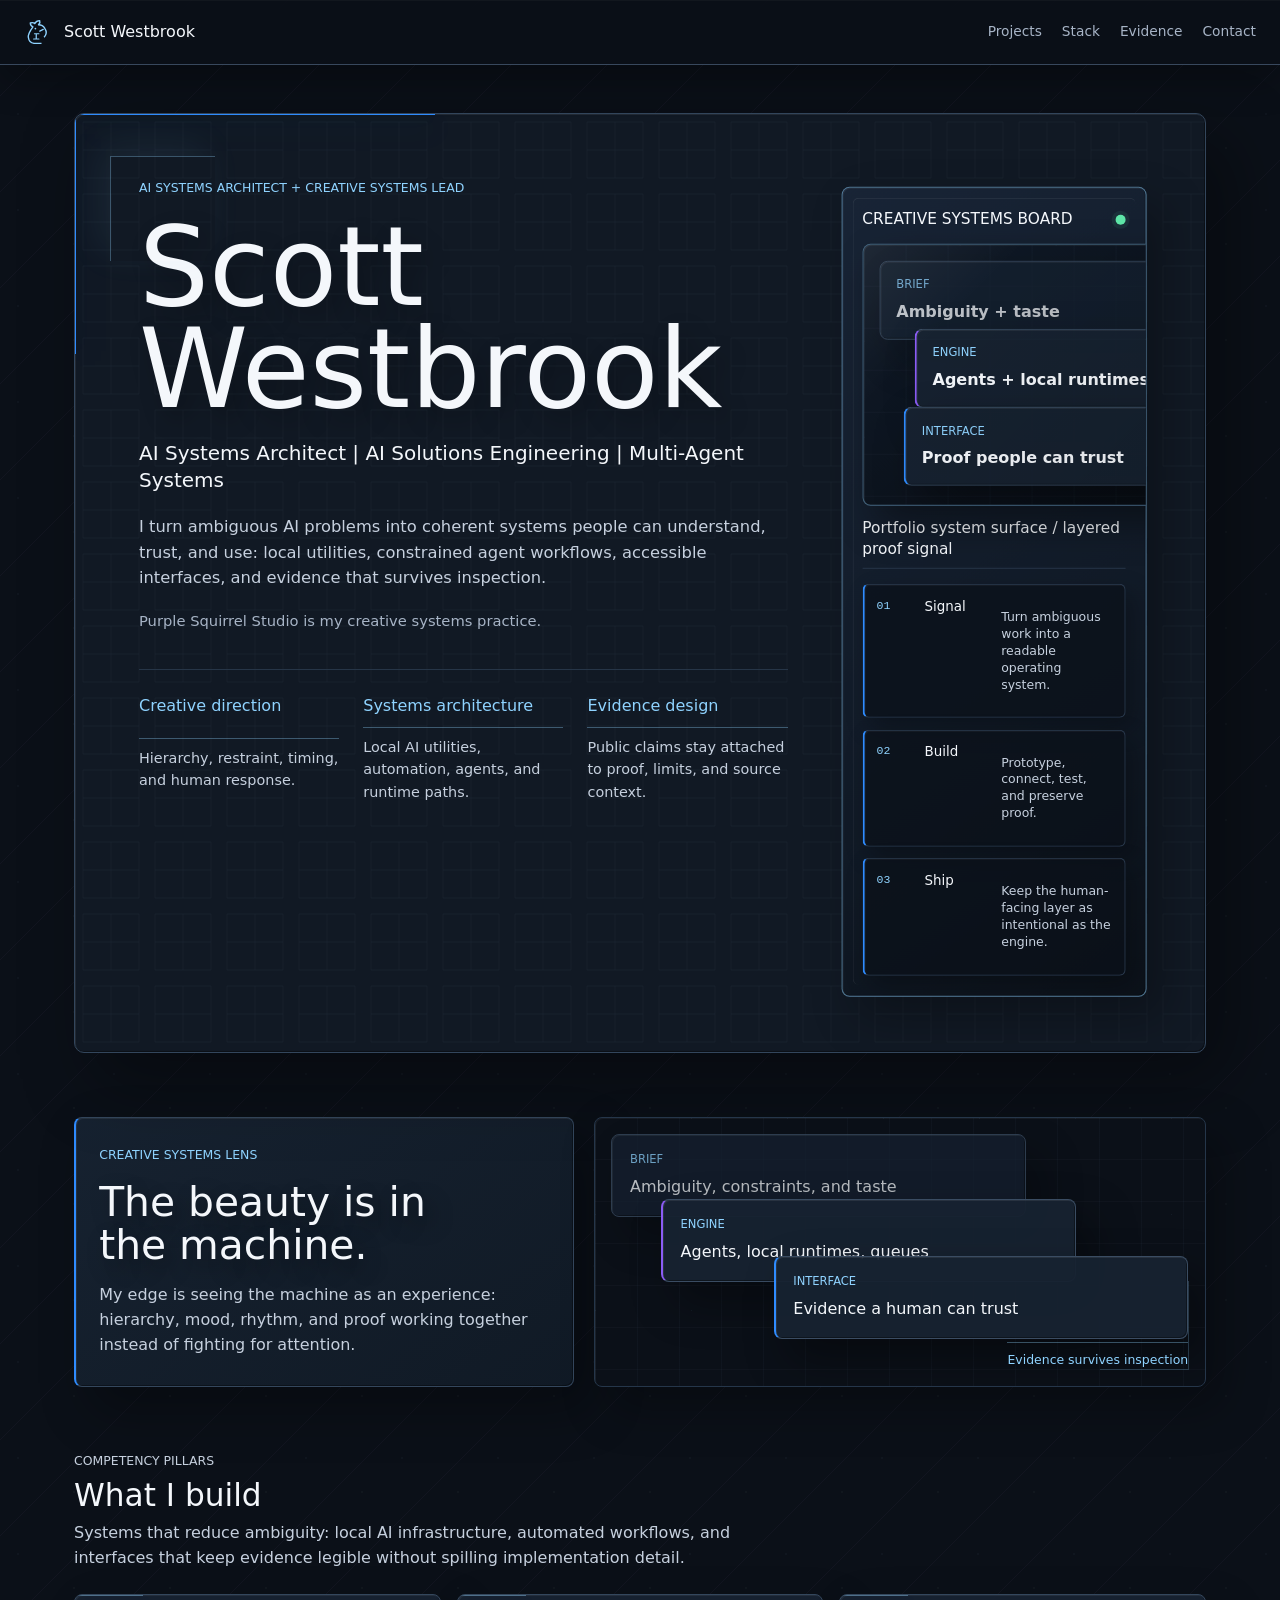
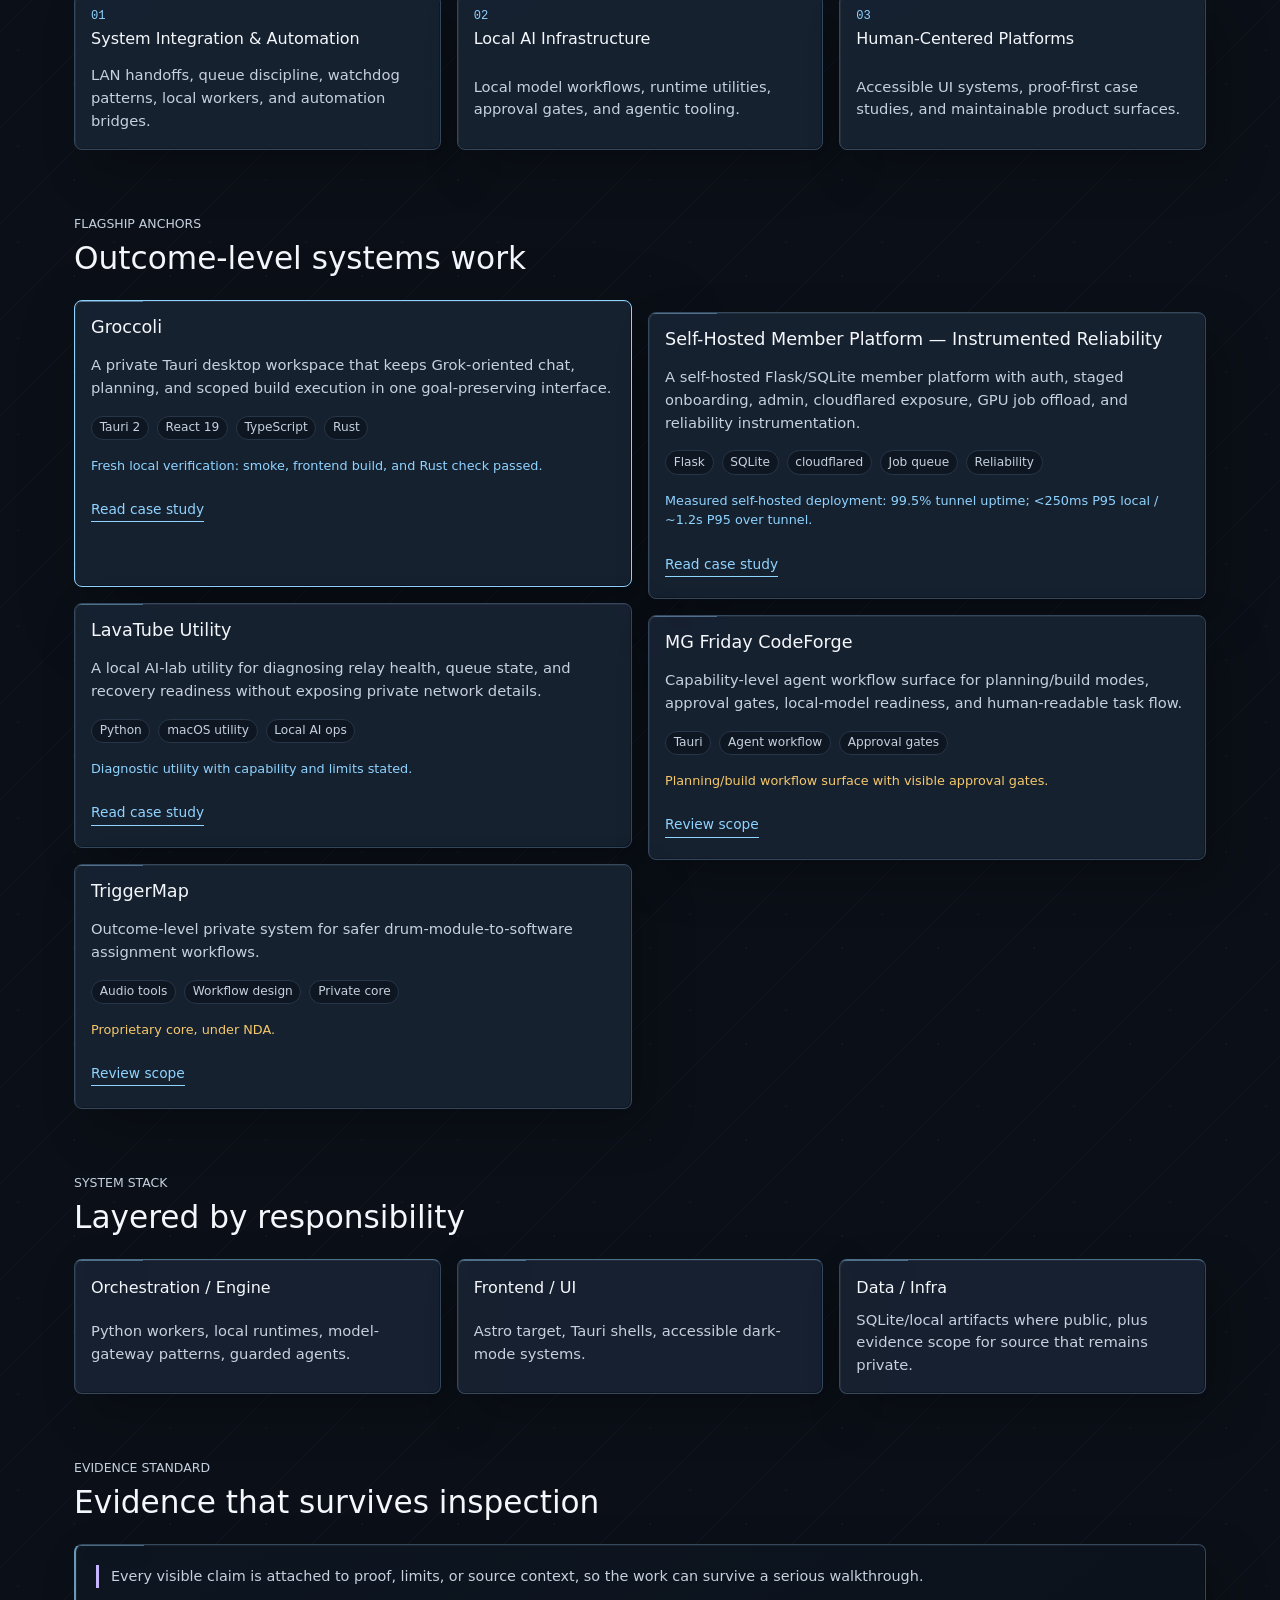
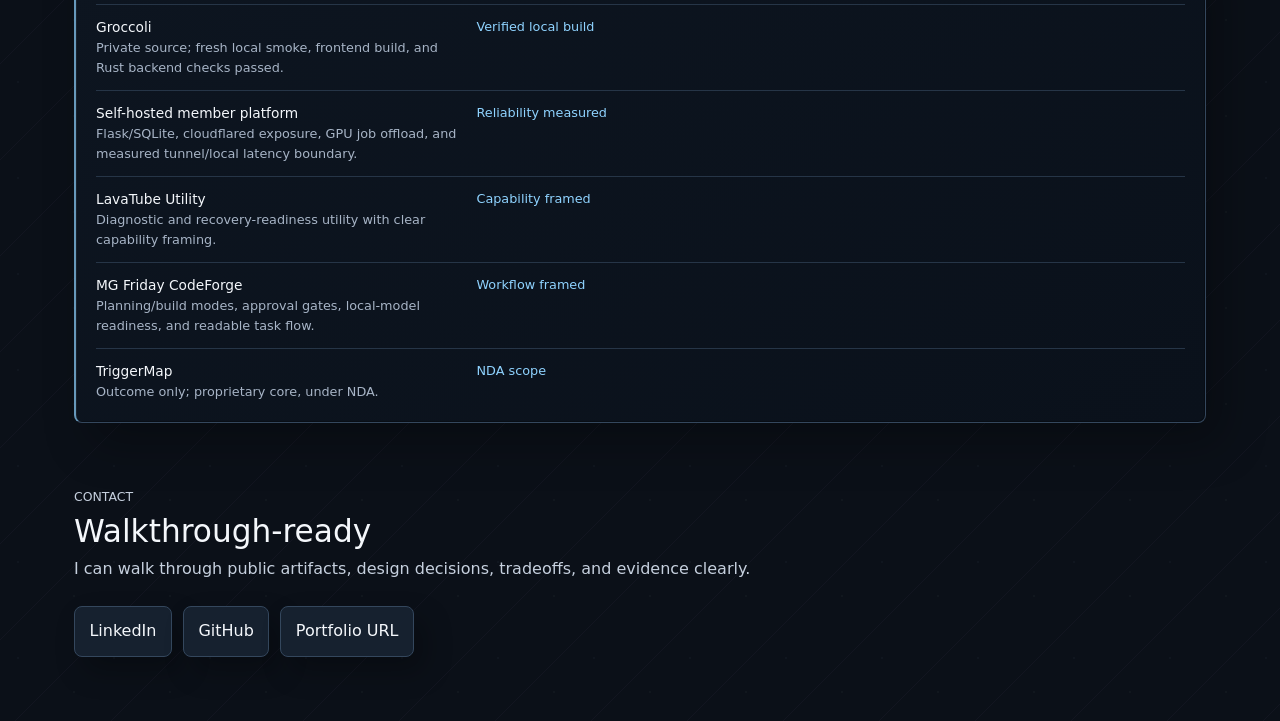
==== commit fa617082: "Tighten portfolio boundary copy" ====
--- a/index.html
+++ b/index.html
@@ -1 +1 @@
-<!DOCTYPE html><html lang="en" data-astro-cid-lcdefpme><head><meta charset="utf-8"><link rel="icon" type="image/svg+xml" href="/favicon.svg"><meta name="viewport" content="width=device-width, initial-scale=1"><meta name="generator" content="Astro v7.0.5"><title>Scott Westbrook — AI Systems Architect</title><meta name="description" content="AI Systems Architect. Local AI utilities, constrained agent workflows, and evidence-first interfaces backed by public-safe claims."><meta name="author" content="Scott Westbrook"><meta name="robots" content="index, follow, max-image-preview:large"><link rel="canonical" href="https://swcre8s.github.io/"><meta property="og:type" content="website"><meta property="og:site_name" content="Scott Westbrook — AI Systems Architect"><meta property="og:title" content="Scott Westbrook — AI Systems Architect"><meta property="og:description" content="Local AI utilities, constrained agent workflows, and evidence-first interfaces backed by public-safe claims."><meta property="og:url" content="https://swcre8s.github.io/"><meta property="og:image" content="https://swcre8s.github.io/assets/portfolio-og.png"><meta property="og:image:alt" content="Scott Westbrook AI systems portfolio with layered proof-first interface"><meta property="og:image:width" content="1200"><meta property="og:image:height" content="630"><meta name="twitter:card" content="summary_large_image"><meta name="twitter:image" content="https://swcre8s.github.io/assets/portfolio-og.png"><meta name="twitter:title" content="Scott Westbrook — AI Systems Architect"><meta name="twitter:description" content="Local AI utilities, constrained agent workflows, and evidence-first interfaces backed by public-safe claims."><script type="application/ld+json">{"@context":"https://schema.org","@type":"Person","name":"Scott Westbrook","jobTitle":"AI Systems Architect","url":"https://swcre8s.github.io/","sameAs":["https://www.linkedin.com/in/scott-westbrook-38995947","https://github.com/swcre8s"],"knowsAbout":["AI systems architecture","Multi-agent orchestration","Local AI infrastructure","Forward-deployed engineering","Tauri","Astro"]}</script><link rel="stylesheet" href="/_astro/index.CGU7ejdP.css"></head><body data-astro-cid-lcdefpme><header class="portfolio-nav" data-astro-cid-lcdefpme><a class="name" href="/" data-astro-cid-lcdefpme><svg class="mark" viewBox="0 0 32 32" aria-hidden="true" data-astro-cid-lcdefpme><path d="M23 22c2.4-2.6 3-6.8.8-10.2C22.3 9.2 19.3 7.7 16.6 7.7c1.3-1.3 2-3.2 1.3-4.7-2.6 0-4.7 1.4-5.7 3.4-1-1-3-1.3-5-.7 0 2 1.4 3.7 3 4.4C6.6 15 4.3 18.4 5 22.3c.4 3.4 2.9 6.1 6.4 6.7h8.6" fill="none" stroke="currentColor" stroke-width="1.6" stroke-linejoin="round" data-astro-cid-lcdefpme></path><path d="M12 18h5M14 18v6M18 15l4-2M11 24h6" stroke="currentColor" stroke-width="1.4" fill="none" stroke-linecap="round" data-astro-cid-lcdefpme></path><circle cx="13" cy="12" r="1" fill="currentColor" data-astro-cid-lcdefpme></circle></svg><span data-astro-cid-lcdefpme>Scott Westbrook</span></a><nav class="portfolio-links" aria-label="Primary" data-astro-cid-lcdefpme><a href="/projects" data-astro-cid-lcdefpme>Projects</a><a href="#stack" data-astro-cid-lcdefpme>Stack</a><a href="#evidence" data-astro-cid-lcdefpme>Evidence</a><a href="#contact" data-astro-cid-lcdefpme>Contact</a></nav></header><main class="stage" data-astro-cid-lcdefpme><section class="lead-grid" aria-label="Introduction" data-astro-cid-lcdefpme><div class="lead-copy" data-astro-cid-lcdefpme><p class="eyebrow" data-astro-cid-lcdefpme>AI Systems Architect + Creative Systems Lead</p><h1 data-astro-cid-lcdefpme>Scott Westbrook</h1><p class="subtitle" data-astro-cid-lcdefpme>AI Systems Architect | AI Solutions Engineering | Multi-Agent Systems</p><p class="positioning" data-astro-cid-lcdefpme>I turn ambiguous AI problems into coherent systems people can understand, trust, and use: local utilities, constrained agent workflows, accessible interfaces, and evidence that survives inspection.</p><p class="founder-line" data-astro-cid-lcdefpme>Purple Squirrel Studio is my creative systems practice.</p><ul class="thread" data-astro-cid-lcdefpme><li data-astro-cid-lcdefpme><b data-astro-cid-lcdefpme>Creative direction</b><span data-astro-cid-lcdefpme>Hierarchy, restraint, timing, and human response.</span></li><li data-astro-cid-lcdefpme><b data-astro-cid-lcdefpme>Systems architecture</b><span data-astro-cid-lcdefpme>Local AI utilities, automation, agents, and runtime paths.</span></li><li data-astro-cid-lcdefpme><b data-astro-cid-lcdefpme>Evidence design</b><span data-astro-cid-lcdefpme>Public claims stay attached to proof, limits, and source context.</span></li></ul></div><aside class="pulse creative-control" aria-label="Creative systems board" data-astro-cid-lcdefpme><p class="pulse-title" data-astro-cid-lcdefpme>Creative Systems Board<span class="pulse-dot" aria-hidden="true" data-astro-cid-lcdefpme></span></p><div class="system-artifact systems-board" aria-hidden="true"><div class="board-plane board-plane-back"><span>Brief</span><b>Ambiguity + taste</b></div><div class="board-plane board-plane-mid"><span>Engine</span><b>Agents + local runtimes</b></div><div class="board-plane board-plane-front"><span>Interface</span><b>Proof people can trust</b></div></div><p class="artifact-caption" data-astro-cid-lcdefpme>Portfolio system surface / no proprietary art exposed</p><div class="artifact-stack"><div><span>01</span><b>Signal</b><p>Turn ambiguous work into a readable operating system.</p></div><div><span>02</span><b>Build</b><p>Prototype, connect, test, and preserve proof.</p></div><div><span>03</span><b>Ship</b><p>Keep the human-facing layer as intentional as the engine.</p></div></div></aside></section><section class="section-band director-pass" aria-label="Creative systems signature" data-astro-cid-lcdefpme><div class="signature-panel" data-astro-cid-lcdefpme><p class="eyebrow" data-astro-cid-lcdefpme>Creative Systems Lens</p><p class="signature" data-astro-cid-lcdefpme>The beauty is in the machine.</p><p data-astro-cid-lcdefpme>My edge is seeing the machine as an experience: hierarchy, mood, rhythm, and proof working together instead of fighting for attention.</p></div><div class="systems-composition" aria-label="Layered system composition" data-astro-cid-lcdefpme><div class="composition-layer layer-back" data-astro-cid-lcdefpme><span data-astro-cid-lcdefpme>Brief</span><b data-astro-cid-lcdefpme>Ambiguity, constraints, and taste</b></div><div class="composition-layer layer-mid" data-astro-cid-lcdefpme><span data-astro-cid-lcdefpme>Engine</span><b data-astro-cid-lcdefpme>Agents, local runtimes, queues</b></div><div class="composition-layer layer-front" data-astro-cid-lcdefpme><span data-astro-cid-lcdefpme>Interface</span><b data-astro-cid-lcdefpme>Evidence a human can trust</b></div><div class="composition-proof" data-astro-cid-lcdefpme>Public-safe claims only</div></div></section><section class="section-band" aria-labelledby="pillars-h" data-astro-cid-lcdefpme><div class="section-heading" data-astro-cid-lcdefpme><p class="eyebrow" data-astro-cid-lcdefpme>Competency Pillars</p><h2 id="pillars-h" data-astro-cid-lcdefpme>What I build</h2><p data-astro-cid-lcdefpme>Systems that reduce ambiguity: local AI infrastructure, automated workflows, and interfaces that preserve evidence without exposing protected internals.</p></div><div class="pillar-grid" data-astro-cid-lcdefpme><article class="pillar" data-step="01" data-astro-cid-lcdefpme><b data-astro-cid-lcdefpme>System Integration &amp; Automation</b><p data-astro-cid-lcdefpme>LAN handoffs, queue discipline, watchdog patterns, local workers, and automation bridges.</p></article><article class="pillar" data-step="02" data-astro-cid-lcdefpme><b data-astro-cid-lcdefpme>Local AI Infrastructure</b><p data-astro-cid-lcdefpme>Local model workflows, runtime utilities, approval gates, and agentic tooling.</p></article><article class="pillar" data-step="03" data-astro-cid-lcdefpme><b data-astro-cid-lcdefpme>Human-Centered Platforms</b><p data-astro-cid-lcdefpme>Accessible UI systems, proof-first case studies, and maintainable product surfaces.</p></article></div></section><section class="section-band" aria-labelledby="flagship-h" id="projects" data-astro-cid-lcdefpme><div class="section-heading" data-astro-cid-lcdefpme><p class="eyebrow" data-astro-cid-lcdefpme>Flagship Anchors</p><h2 id="flagship-h" data-astro-cid-lcdefpme>Outcome-level, public-safe work</h2></div><div class="project-grid" data-astro-cid-lcdefpme><article class="project-card" data-astro-cid-lcdefpme><h3 data-astro-cid-lcdefpme>Groccoli</h3><p data-astro-cid-lcdefpme>A private Tauri desktop workspace that keeps Grok-oriented chat, planning, and scoped build execution in one goal-preserving interface.</p><ul class="tag-list" data-astro-cid-lcdefpme><li data-astro-cid-lcdefpme>Tauri 2</li><li data-astro-cid-lcdefpme>React 19</li><li data-astro-cid-lcdefpme>TypeScript</li><li data-astro-cid-lcdefpme>Rust</li></ul><p class="proof" data-astro-cid-lcdefpme>Fresh local verification: smoke, frontend build, and Rust check passed.</p><a class="project-link" href="/case-studies/groccoli/" data-astro-cid-lcdefpme>Read case study</a></article><article class="project-card" data-astro-cid-lcdefpme><h3 data-astro-cid-lcdefpme>Self-Hosted Member Platform — Instrumented Reliability</h3><p data-astro-cid-lcdefpme>A self-hosted Flask/SQLite member platform with auth, staged onboarding, admin, cloudflared exposure, GPU job offload, and reliability instrumentation.</p><ul class="tag-list" data-astro-cid-lcdefpme><li data-astro-cid-lcdefpme>Flask</li><li data-astro-cid-lcdefpme>SQLite</li><li data-astro-cid-lcdefpme>cloudflared</li><li data-astro-cid-lcdefpme>Job queue</li><li data-astro-cid-lcdefpme>Reliability</li></ul><p class="proof" data-astro-cid-lcdefpme>Measured self-hosted deployment: 99.5% tunnel uptime; &lt;250ms P95 local / ~1.2s P95 over tunnel.</p><a class="project-link" href="/case-studies/self-hosted-member-platform/" data-astro-cid-lcdefpme>Read case study</a></article><article class="project-card" data-astro-cid-lcdefpme><h3 data-astro-cid-lcdefpme>LavaTube Utility</h3><p data-astro-cid-lcdefpme>A local AI-lab utility for diagnosing relay health, queue state, and recovery readiness without exposing private network details.</p><ul class="tag-list" data-astro-cid-lcdefpme><li data-astro-cid-lcdefpme>Python</li><li data-astro-cid-lcdefpme>macOS utility</li><li data-astro-cid-lcdefpme>Local AI ops</li></ul><p class="proof" data-astro-cid-lcdefpme>Public-safe case study: capability and limits only.</p><a class="project-link" href="/case-studies/lavatube-utility/" data-astro-cid-lcdefpme>Read case study</a></article><article class="project-card" data-astro-cid-lcdefpme><h3 data-astro-cid-lcdefpme>MG Friday CodeForge</h3><p data-astro-cid-lcdefpme>Capability-level agent workflow surface for planning/build modes, approval gates, local-model readiness, and human-readable task flow.</p><ul class="tag-list" data-astro-cid-lcdefpme><li data-astro-cid-lcdefpme>Tauri</li><li data-astro-cid-lcdefpme>Agent workflow</li><li data-astro-cid-lcdefpme>Approval gates</li></ul><p class="proof warning" data-astro-cid-lcdefpme>Capability summary only; proprietary media surfaces excluded.</p><a class="project-link" href="/projects" data-astro-cid-lcdefpme>Review boundary</a></article><article class="project-card" data-astro-cid-lcdefpme><h3 data-astro-cid-lcdefpme>TriggerMap</h3><p data-astro-cid-lcdefpme>Outcome-level private system for safer drum-module-to-software assignment workflows.</p><ul class="tag-list" data-astro-cid-lcdefpme><li data-astro-cid-lcdefpme>Audio tools</li><li data-astro-cid-lcdefpme>Workflow design</li><li data-astro-cid-lcdefpme>Private core</li></ul><p class="proof warning" data-astro-cid-lcdefpme>Proprietary core, under NDA. No internals published.</p><a class="project-link" href="/projects" data-astro-cid-lcdefpme>Review boundary</a></article></div></section><section class="section-band" aria-labelledby="stack-h" id="stack" data-astro-cid-lcdefpme><div class="section-heading" data-astro-cid-lcdefpme><p class="eyebrow" data-astro-cid-lcdefpme>System Stack</p><h2 id="stack-h" data-astro-cid-lcdefpme>Layered by responsibility</h2></div><div class="stack-grid" data-astro-cid-lcdefpme><article class="stack-layer" data-astro-cid-lcdefpme><b data-astro-cid-lcdefpme>Orchestration / Engine</b><p data-astro-cid-lcdefpme>Python workers, local runtimes, model-gateway patterns, guarded agents.</p></article><article class="stack-layer" data-astro-cid-lcdefpme><b data-astro-cid-lcdefpme>Frontend / UI</b><p data-astro-cid-lcdefpme>Astro target, Tauri shells, accessible dark-mode systems.</p></article><article class="stack-layer" data-astro-cid-lcdefpme><b data-astro-cid-lcdefpme>Data / Infra</b><p data-astro-cid-lcdefpme>SQLite/local artifacts where public, plus privacy-preserving evidence boundaries where source cannot be exposed.</p></article></div></section><section class="section-band" aria-labelledby="evidence-h" id="evidence" data-astro-cid-lcdefpme><div class="section-heading" data-astro-cid-lcdefpme><p class="eyebrow" data-astro-cid-lcdefpme>Evidence Standard</p><h2 id="evidence-h" data-astro-cid-lcdefpme>Evidence that survives inspection</h2></div><div class="evidence-block" data-astro-cid-lcdefpme><p class="guardrail" data-astro-cid-lcdefpme>If a claim cannot be checked from a public artifact or walked through without exposing protected internals, I leave out the figure and state the boundary.</p><div class="evidence-grid" data-astro-cid-lcdefpme><div class="evidence-row" data-astro-cid-lcdefpme><strong data-astro-cid-lcdefpme>Groccoli<span class="sub" data-astro-cid-lcdefpme>Private source; fresh local smoke, frontend build, and Rust backend checks passed.</span></strong><span class="verdict" data-astro-cid-lcdefpme>Verified local build</span></div><div class="evidence-row" data-astro-cid-lcdefpme><strong data-astro-cid-lcdefpme>Self-hosted member platform<span class="sub" data-astro-cid-lcdefpme>Flask/SQLite, cloudflared exposure, GPU job offload, and measured tunnel/local latency boundary.</span></strong><span class="verdict" data-astro-cid-lcdefpme>Reliability measured</span></div><div class="evidence-row" data-astro-cid-lcdefpme><strong data-astro-cid-lcdefpme>LavaTube Utility<span class="sub" data-astro-cid-lcdefpme>Public-safe case study; private implementation details withheld.</span></strong><span class="verdict" data-astro-cid-lcdefpme>Capability + limits</span></div><div class="evidence-row" data-astro-cid-lcdefpme><strong data-astro-cid-lcdefpme>MG Friday CodeForge<span class="sub" data-astro-cid-lcdefpme>Capability-level workflow surface; no retired names or protected media IP.</span></strong><span class="verdict" data-astro-cid-lcdefpme>Boundary stated</span></div><div class="evidence-row" data-astro-cid-lcdefpme><strong data-astro-cid-lcdefpme>TriggerMap<span class="sub" data-astro-cid-lcdefpme>Outcome only; proprietary core, under NDA.</span></strong><span class="verdict" data-astro-cid-lcdefpme>Black box</span></div></div></div></section><section class="section-band" aria-labelledby="contact-h" id="contact" data-astro-cid-lcdefpme><div class="section-heading" data-astro-cid-lcdefpme><p class="eyebrow" data-astro-cid-lcdefpme>Contact</p><h2 id="contact-h" data-astro-cid-lcdefpme>Walkthrough-ready</h2><p data-astro-cid-lcdefpme>I can walk through public artifacts, design decisions, and protected boundaries clearly.</p></div><div class="contact-links" data-astro-cid-lcdefpme><a href="https://www.linkedin.com/in/scott-westbrook-38995947" data-astro-cid-lcdefpme>LinkedIn</a><a href="https://github.com/swcre8s" data-astro-cid-lcdefpme>GitHub</a><a href="https://swcre8s.github.io" data-astro-cid-lcdefpme>Portfolio URL</a></div></section></main></body></html>+<!DOCTYPE html><html lang="en" data-astro-cid-lcdefpme><head><meta charset="utf-8"><link rel="icon" type="image/svg+xml" href="/favicon.svg"><meta name="viewport" content="width=device-width, initial-scale=1"><meta name="generator" content="Astro v7.0.5"><title>Scott Westbrook — AI Systems Architect</title><meta name="description" content="AI Systems Architect. Local AI utilities, constrained agent workflows, and evidence-first interfaces backed by walkthrough-ready proof."><meta name="author" content="Scott Westbrook"><meta name="robots" content="index, follow, max-image-preview:large"><link rel="canonical" href="https://swcre8s.github.io/"><meta property="og:type" content="website"><meta property="og:site_name" content="Scott Westbrook — AI Systems Architect"><meta property="og:title" content="Scott Westbrook — AI Systems Architect"><meta property="og:description" content="Local AI utilities, constrained agent workflows, and evidence-first interfaces backed by walkthrough-ready proof."><meta property="og:url" content="https://swcre8s.github.io/"><meta property="og:image" content="https://swcre8s.github.io/assets/portfolio-og.png"><meta property="og:image:alt" content="Scott Westbrook AI systems portfolio with layered proof-first interface"><meta property="og:image:width" content="1200"><meta property="og:image:height" content="630"><meta name="twitter:card" content="summary_large_image"><meta name="twitter:image" content="https://swcre8s.github.io/assets/portfolio-og.png"><meta name="twitter:title" content="Scott Westbrook — AI Systems Architect"><meta name="twitter:description" content="Local AI utilities, constrained agent workflows, and evidence-first interfaces backed by walkthrough-ready proof."><script type="application/ld+json">{"@context":"https://schema.org","@type":"Person","name":"Scott Westbrook","jobTitle":"AI Systems Architect","url":"https://swcre8s.github.io/","sameAs":["https://www.linkedin.com/in/scott-westbrook-38995947","https://github.com/swcre8s"],"knowsAbout":["AI systems architecture","Multi-agent orchestration","Local AI infrastructure","Forward-deployed engineering","Tauri","Astro"]}</script><link rel="stylesheet" href="/_astro/index.CGU7ejdP.css"></head><body data-astro-cid-lcdefpme><header class="portfolio-nav" data-astro-cid-lcdefpme><a class="name" href="/" data-astro-cid-lcdefpme><svg class="mark" viewBox="0 0 32 32" aria-hidden="true" data-astro-cid-lcdefpme><path d="M23 22c2.4-2.6 3-6.8.8-10.2C22.3 9.2 19.3 7.7 16.6 7.7c1.3-1.3 2-3.2 1.3-4.7-2.6 0-4.7 1.4-5.7 3.4-1-1-3-1.3-5-.7 0 2 1.4 3.7 3 4.4C6.6 15 4.3 18.4 5 22.3c.4 3.4 2.9 6.1 6.4 6.7h8.6" fill="none" stroke="currentColor" stroke-width="1.6" stroke-linejoin="round" data-astro-cid-lcdefpme></path><path d="M12 18h5M14 18v6M18 15l4-2M11 24h6" stroke="currentColor" stroke-width="1.4" fill="none" stroke-linecap="round" data-astro-cid-lcdefpme></path><circle cx="13" cy="12" r="1" fill="currentColor" data-astro-cid-lcdefpme></circle></svg><span data-astro-cid-lcdefpme>Scott Westbrook</span></a><nav class="portfolio-links" aria-label="Primary" data-astro-cid-lcdefpme><a href="/projects" data-astro-cid-lcdefpme>Projects</a><a href="#stack" data-astro-cid-lcdefpme>Stack</a><a href="#evidence" data-astro-cid-lcdefpme>Evidence</a><a href="#contact" data-astro-cid-lcdefpme>Contact</a></nav></header><main class="stage" data-astro-cid-lcdefpme><section class="lead-grid" aria-label="Introduction" data-astro-cid-lcdefpme><div class="lead-copy" data-astro-cid-lcdefpme><p class="eyebrow" data-astro-cid-lcdefpme>AI Systems Architect + Creative Systems Lead</p><h1 data-astro-cid-lcdefpme>Scott Westbrook</h1><p class="subtitle" data-astro-cid-lcdefpme>AI Systems Architect | AI Solutions Engineering | Multi-Agent Systems</p><p class="positioning" data-astro-cid-lcdefpme>I turn ambiguous AI problems into coherent systems people can understand, trust, and use: local utilities, constrained agent workflows, accessible interfaces, and evidence that survives inspection.</p><p class="founder-line" data-astro-cid-lcdefpme>Purple Squirrel Studio is my creative systems practice.</p><ul class="thread" data-astro-cid-lcdefpme><li data-astro-cid-lcdefpme><b data-astro-cid-lcdefpme>Creative direction</b><span data-astro-cid-lcdefpme>Hierarchy, restraint, timing, and human response.</span></li><li data-astro-cid-lcdefpme><b data-astro-cid-lcdefpme>Systems architecture</b><span data-astro-cid-lcdefpme>Local AI utilities, automation, agents, and runtime paths.</span></li><li data-astro-cid-lcdefpme><b data-astro-cid-lcdefpme>Evidence design</b><span data-astro-cid-lcdefpme>Public claims stay attached to proof, limits, and source context.</span></li></ul></div><aside class="pulse creative-control" aria-label="Creative systems board" data-astro-cid-lcdefpme><p class="pulse-title" data-astro-cid-lcdefpme>Creative Systems Board<span class="pulse-dot" aria-hidden="true" data-astro-cid-lcdefpme></span></p><div class="system-artifact systems-board" aria-hidden="true"><div class="board-plane board-plane-back"><span>Brief</span><b>Ambiguity + taste</b></div><div class="board-plane board-plane-mid"><span>Engine</span><b>Agents + local runtimes</b></div><div class="board-plane board-plane-front"><span>Interface</span><b>Proof people can trust</b></div></div><p class="artifact-caption" data-astro-cid-lcdefpme>Portfolio system surface / layered proof signal</p><div class="artifact-stack"><div><span>01</span><b>Signal</b><p>Turn ambiguous work into a readable operating system.</p></div><div><span>02</span><b>Build</b><p>Prototype, connect, test, and preserve proof.</p></div><div><span>03</span><b>Ship</b><p>Keep the human-facing layer as intentional as the engine.</p></div></div></aside></section><section class="section-band director-pass" aria-label="Creative systems signature" data-astro-cid-lcdefpme><div class="signature-panel" data-astro-cid-lcdefpme><p class="eyebrow" data-astro-cid-lcdefpme>Creative Systems Lens</p><p class="signature" data-astro-cid-lcdefpme>The beauty is in the machine.</p><p data-astro-cid-lcdefpme>My edge is seeing the machine as an experience: hierarchy, mood, rhythm, and proof working together instead of fighting for attention.</p></div><div class="systems-composition" aria-label="Layered system composition" data-astro-cid-lcdefpme><div class="composition-layer layer-back" data-astro-cid-lcdefpme><span data-astro-cid-lcdefpme>Brief</span><b data-astro-cid-lcdefpme>Ambiguity, constraints, and taste</b></div><div class="composition-layer layer-mid" data-astro-cid-lcdefpme><span data-astro-cid-lcdefpme>Engine</span><b data-astro-cid-lcdefpme>Agents, local runtimes, queues</b></div><div class="composition-layer layer-front" data-astro-cid-lcdefpme><span data-astro-cid-lcdefpme>Interface</span><b data-astro-cid-lcdefpme>Evidence a human can trust</b></div><div class="composition-proof" data-astro-cid-lcdefpme>Evidence survives inspection</div></div></section><section class="section-band" aria-labelledby="pillars-h" data-astro-cid-lcdefpme><div class="section-heading" data-astro-cid-lcdefpme><p class="eyebrow" data-astro-cid-lcdefpme>Competency Pillars</p><h2 id="pillars-h" data-astro-cid-lcdefpme>What I build</h2><p data-astro-cid-lcdefpme>Systems that reduce ambiguity: local AI infrastructure, automated workflows, and interfaces that keep evidence legible without spilling implementation detail.</p></div><div class="pillar-grid" data-astro-cid-lcdefpme><article class="pillar" data-step="01" data-astro-cid-lcdefpme><b data-astro-cid-lcdefpme>System Integration &amp; Automation</b><p data-astro-cid-lcdefpme>LAN handoffs, queue discipline, watchdog patterns, local workers, and automation bridges.</p></article><article class="pillar" data-step="02" data-astro-cid-lcdefpme><b data-astro-cid-lcdefpme>Local AI Infrastructure</b><p data-astro-cid-lcdefpme>Local model workflows, runtime utilities, approval gates, and agentic tooling.</p></article><article class="pillar" data-step="03" data-astro-cid-lcdefpme><b data-astro-cid-lcdefpme>Human-Centered Platforms</b><p data-astro-cid-lcdefpme>Accessible UI systems, proof-first case studies, and maintainable product surfaces.</p></article></div></section><section class="section-band" aria-labelledby="flagship-h" id="projects" data-astro-cid-lcdefpme><div class="section-heading" data-astro-cid-lcdefpme><p class="eyebrow" data-astro-cid-lcdefpme>Flagship Anchors</p><h2 id="flagship-h" data-astro-cid-lcdefpme>Outcome-level systems work</h2></div><div class="project-grid" data-astro-cid-lcdefpme><article class="project-card" data-astro-cid-lcdefpme><h3 data-astro-cid-lcdefpme>Groccoli</h3><p data-astro-cid-lcdefpme>A private Tauri desktop workspace that keeps Grok-oriented chat, planning, and scoped build execution in one goal-preserving interface.</p><ul class="tag-list" data-astro-cid-lcdefpme><li data-astro-cid-lcdefpme>Tauri 2</li><li data-astro-cid-lcdefpme>React 19</li><li data-astro-cid-lcdefpme>TypeScript</li><li data-astro-cid-lcdefpme>Rust</li></ul><p class="proof" data-astro-cid-lcdefpme>Fresh local verification: smoke, frontend build, and Rust check passed.</p><a class="project-link" href="/case-studies/groccoli/" data-astro-cid-lcdefpme>Read case study</a></article><article class="project-card" data-astro-cid-lcdefpme><h3 data-astro-cid-lcdefpme>Self-Hosted Member Platform — Instrumented Reliability</h3><p data-astro-cid-lcdefpme>A self-hosted Flask/SQLite member platform with auth, staged onboarding, admin, cloudflared exposure, GPU job offload, and reliability instrumentation.</p><ul class="tag-list" data-astro-cid-lcdefpme><li data-astro-cid-lcdefpme>Flask</li><li data-astro-cid-lcdefpme>SQLite</li><li data-astro-cid-lcdefpme>cloudflared</li><li data-astro-cid-lcdefpme>Job queue</li><li data-astro-cid-lcdefpme>Reliability</li></ul><p class="proof" data-astro-cid-lcdefpme>Measured self-hosted deployment: 99.5% tunnel uptime; &lt;250ms P95 local / ~1.2s P95 over tunnel.</p><a class="project-link" href="/case-studies/self-hosted-member-platform/" data-astro-cid-lcdefpme>Read case study</a></article><article class="project-card" data-astro-cid-lcdefpme><h3 data-astro-cid-lcdefpme>LavaTube Utility</h3><p data-astro-cid-lcdefpme>A local AI-lab utility for diagnosing relay health, queue state, and recovery readiness without exposing private network details.</p><ul class="tag-list" data-astro-cid-lcdefpme><li data-astro-cid-lcdefpme>Python</li><li data-astro-cid-lcdefpme>macOS utility</li><li data-astro-cid-lcdefpme>Local AI ops</li></ul><p class="proof" data-astro-cid-lcdefpme>Diagnostic utility with capability and limits stated.</p><a class="project-link" href="/case-studies/lavatube-utility/" data-astro-cid-lcdefpme>Read case study</a></article><article class="project-card" data-astro-cid-lcdefpme><h3 data-astro-cid-lcdefpme>MG Friday CodeForge</h3><p data-astro-cid-lcdefpme>Capability-level agent workflow surface for planning/build modes, approval gates, local-model readiness, and human-readable task flow.</p><ul class="tag-list" data-astro-cid-lcdefpme><li data-astro-cid-lcdefpme>Tauri</li><li data-astro-cid-lcdefpme>Agent workflow</li><li data-astro-cid-lcdefpme>Approval gates</li></ul><p class="proof warning" data-astro-cid-lcdefpme>Planning/build workflow surface with visible approval gates.</p><a class="project-link" href="/projects" data-astro-cid-lcdefpme>Review scope</a></article><article class="project-card" data-astro-cid-lcdefpme><h3 data-astro-cid-lcdefpme>TriggerMap</h3><p data-astro-cid-lcdefpme>Outcome-level private system for safer drum-module-to-software assignment workflows.</p><ul class="tag-list" data-astro-cid-lcdefpme><li data-astro-cid-lcdefpme>Audio tools</li><li data-astro-cid-lcdefpme>Workflow design</li><li data-astro-cid-lcdefpme>Private core</li></ul><p class="proof warning" data-astro-cid-lcdefpme>Proprietary core, under NDA.</p><a class="project-link" href="/projects" data-astro-cid-lcdefpme>Review scope</a></article></div></section><section class="section-band" aria-labelledby="stack-h" id="stack" data-astro-cid-lcdefpme><div class="section-heading" data-astro-cid-lcdefpme><p class="eyebrow" data-astro-cid-lcdefpme>System Stack</p><h2 id="stack-h" data-astro-cid-lcdefpme>Layered by responsibility</h2></div><div class="stack-grid" data-astro-cid-lcdefpme><article class="stack-layer" data-astro-cid-lcdefpme><b data-astro-cid-lcdefpme>Orchestration / Engine</b><p data-astro-cid-lcdefpme>Python workers, local runtimes, model-gateway patterns, guarded agents.</p></article><article class="stack-layer" data-astro-cid-lcdefpme><b data-astro-cid-lcdefpme>Frontend / UI</b><p data-astro-cid-lcdefpme>Astro target, Tauri shells, accessible dark-mode systems.</p></article><article class="stack-layer" data-astro-cid-lcdefpme><b data-astro-cid-lcdefpme>Data / Infra</b><p data-astro-cid-lcdefpme>SQLite/local artifacts where public, plus evidence scope for source that remains private.</p></article></div></section><section class="section-band" aria-labelledby="evidence-h" id="evidence" data-astro-cid-lcdefpme><div class="section-heading" data-astro-cid-lcdefpme><p class="eyebrow" data-astro-cid-lcdefpme>Evidence Standard</p><h2 id="evidence-h" data-astro-cid-lcdefpme>Evidence that survives inspection</h2></div><div class="evidence-block" data-astro-cid-lcdefpme><p class="guardrail" data-astro-cid-lcdefpme>Every visible claim is attached to proof, limits, or source context, so the work can survive a serious walkthrough.</p><div class="evidence-grid" data-astro-cid-lcdefpme><div class="evidence-row" data-astro-cid-lcdefpme><strong data-astro-cid-lcdefpme>Groccoli<span class="sub" data-astro-cid-lcdefpme>Private source; fresh local smoke, frontend build, and Rust backend checks passed.</span></strong><span class="verdict" data-astro-cid-lcdefpme>Verified local build</span></div><div class="evidence-row" data-astro-cid-lcdefpme><strong data-astro-cid-lcdefpme>Self-hosted member platform<span class="sub" data-astro-cid-lcdefpme>Flask/SQLite, cloudflared exposure, GPU job offload, and measured tunnel/local latency boundary.</span></strong><span class="verdict" data-astro-cid-lcdefpme>Reliability measured</span></div><div class="evidence-row" data-astro-cid-lcdefpme><strong data-astro-cid-lcdefpme>LavaTube Utility<span class="sub" data-astro-cid-lcdefpme>Diagnostic and recovery-readiness utility with clear capability framing.</span></strong><span class="verdict" data-astro-cid-lcdefpme>Capability framed</span></div><div class="evidence-row" data-astro-cid-lcdefpme><strong data-astro-cid-lcdefpme>MG Friday CodeForge<span class="sub" data-astro-cid-lcdefpme>Planning/build modes, approval gates, local-model readiness, and readable task flow.</span></strong><span class="verdict" data-astro-cid-lcdefpme>Workflow framed</span></div><div class="evidence-row" data-astro-cid-lcdefpme><strong data-astro-cid-lcdefpme>TriggerMap<span class="sub" data-astro-cid-lcdefpme>Outcome only; proprietary core, under NDA.</span></strong><span class="verdict" data-astro-cid-lcdefpme>NDA scope</span></div></div></div></section><section class="section-band" aria-labelledby="contact-h" id="contact" data-astro-cid-lcdefpme><div class="section-heading" data-astro-cid-lcdefpme><p class="eyebrow" data-astro-cid-lcdefpme>Contact</p><h2 id="contact-h" data-astro-cid-lcdefpme>Walkthrough-ready</h2><p data-astro-cid-lcdefpme>I can walk through public artifacts, design decisions, tradeoffs, and evidence clearly.</p></div><div class="contact-links" data-astro-cid-lcdefpme><a href="https://www.linkedin.com/in/scott-westbrook-38995947" data-astro-cid-lcdefpme>LinkedIn</a><a href="https://github.com/swcre8s" data-astro-cid-lcdefpme>GitHub</a><a href="https://swcre8s.github.io" data-astro-cid-lcdefpme>Portfolio URL</a></div></section></main></body></html>
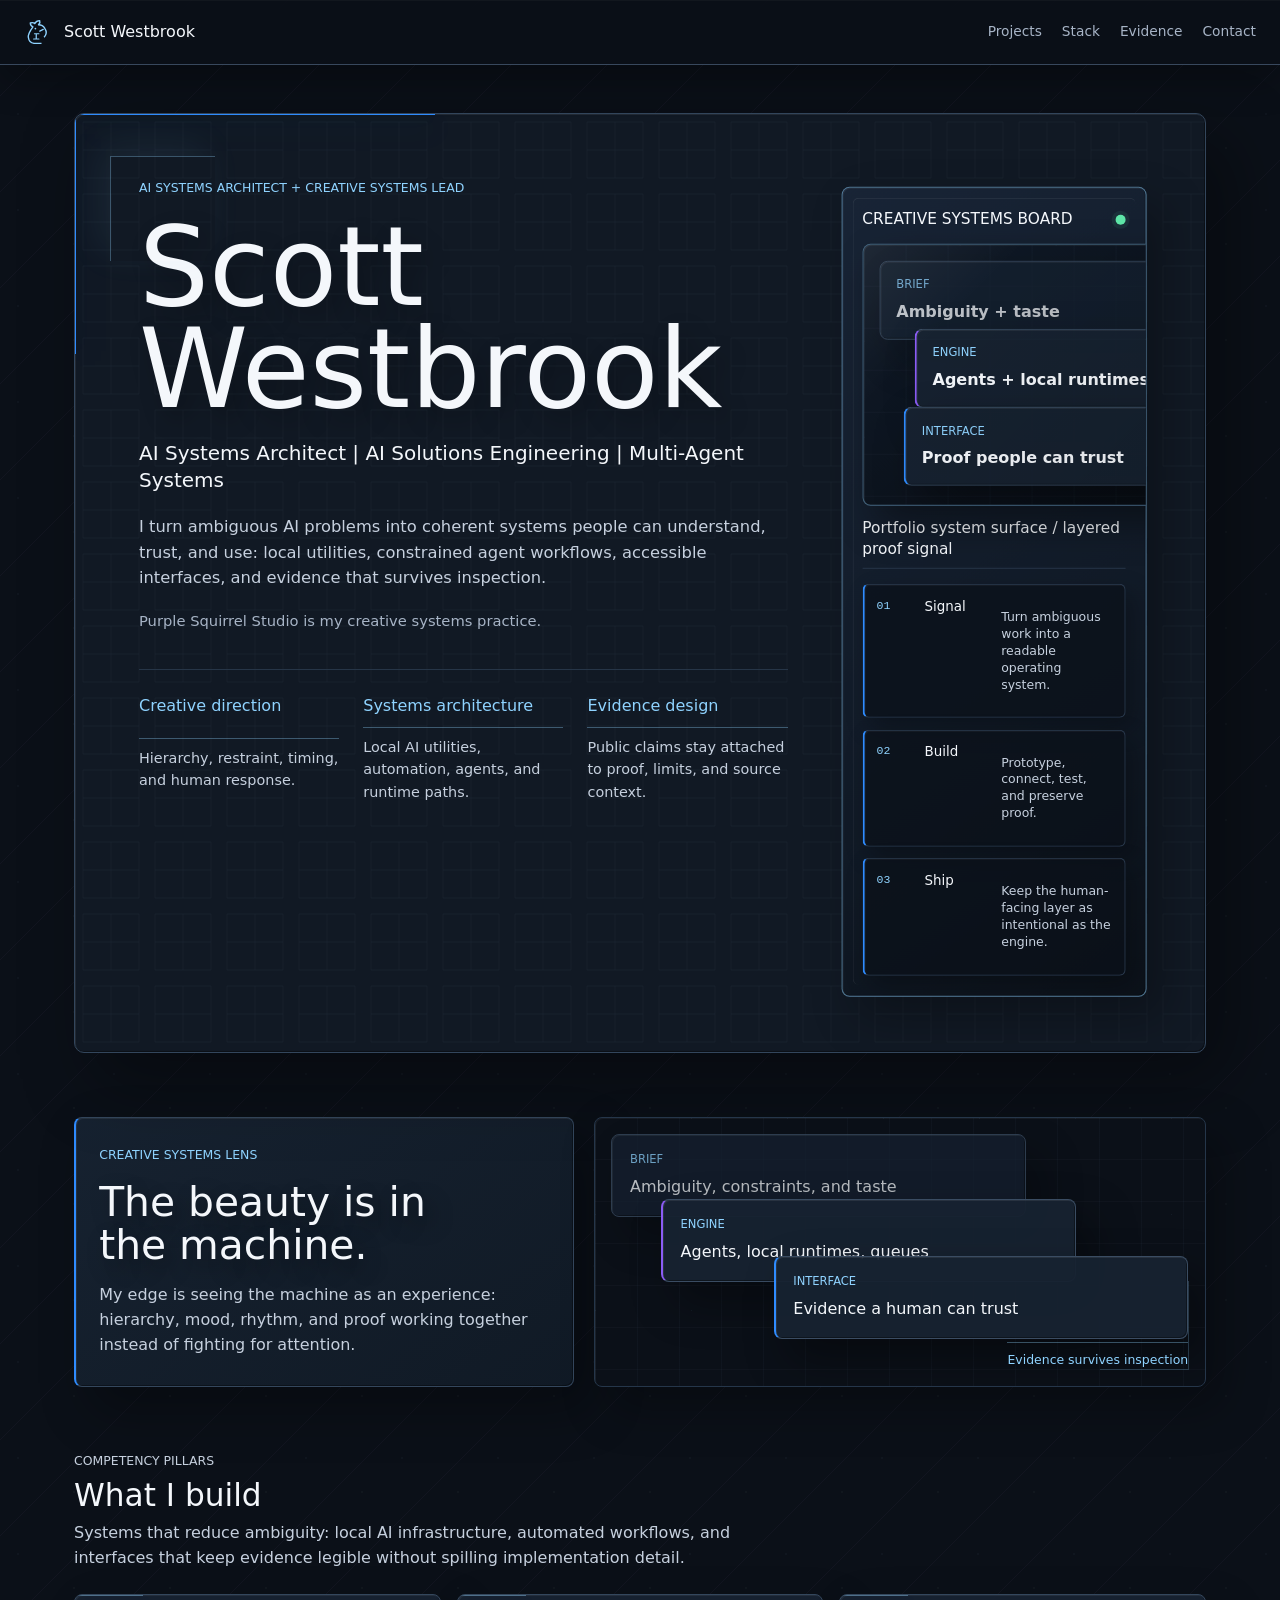
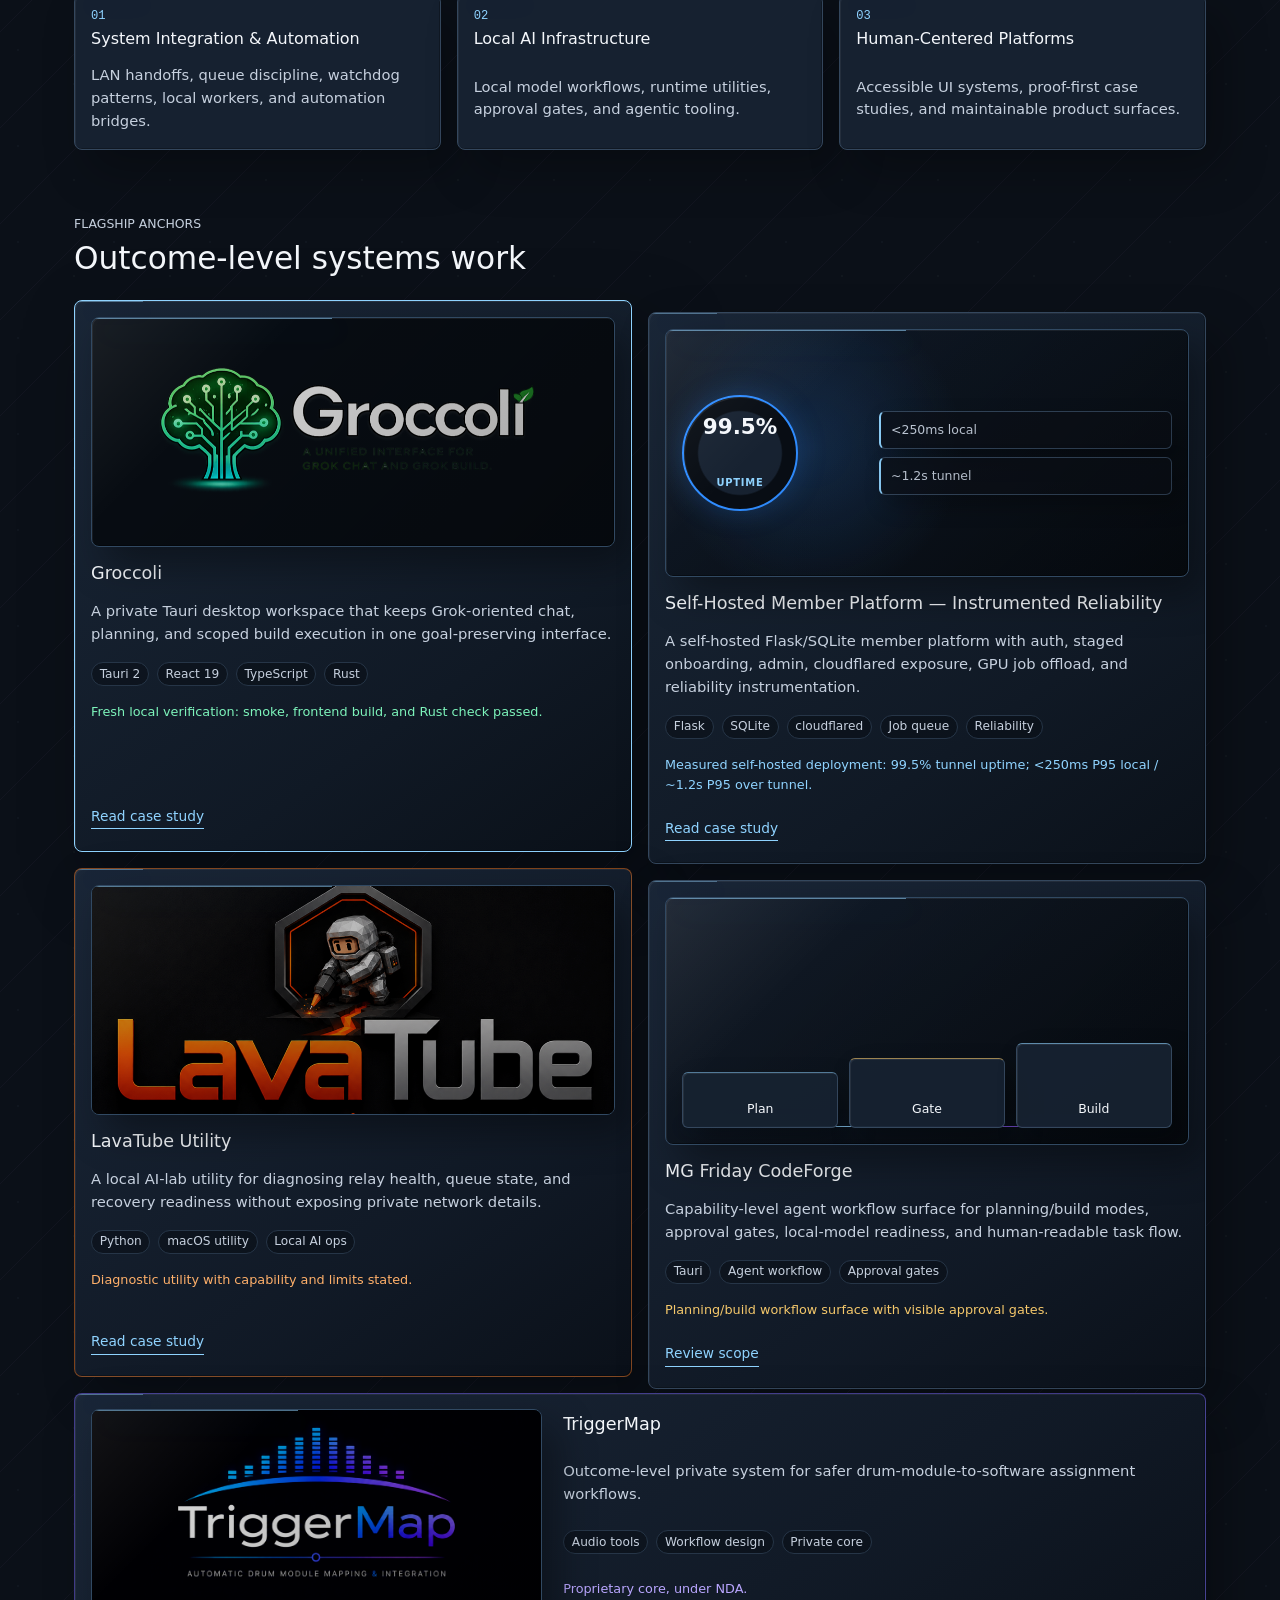
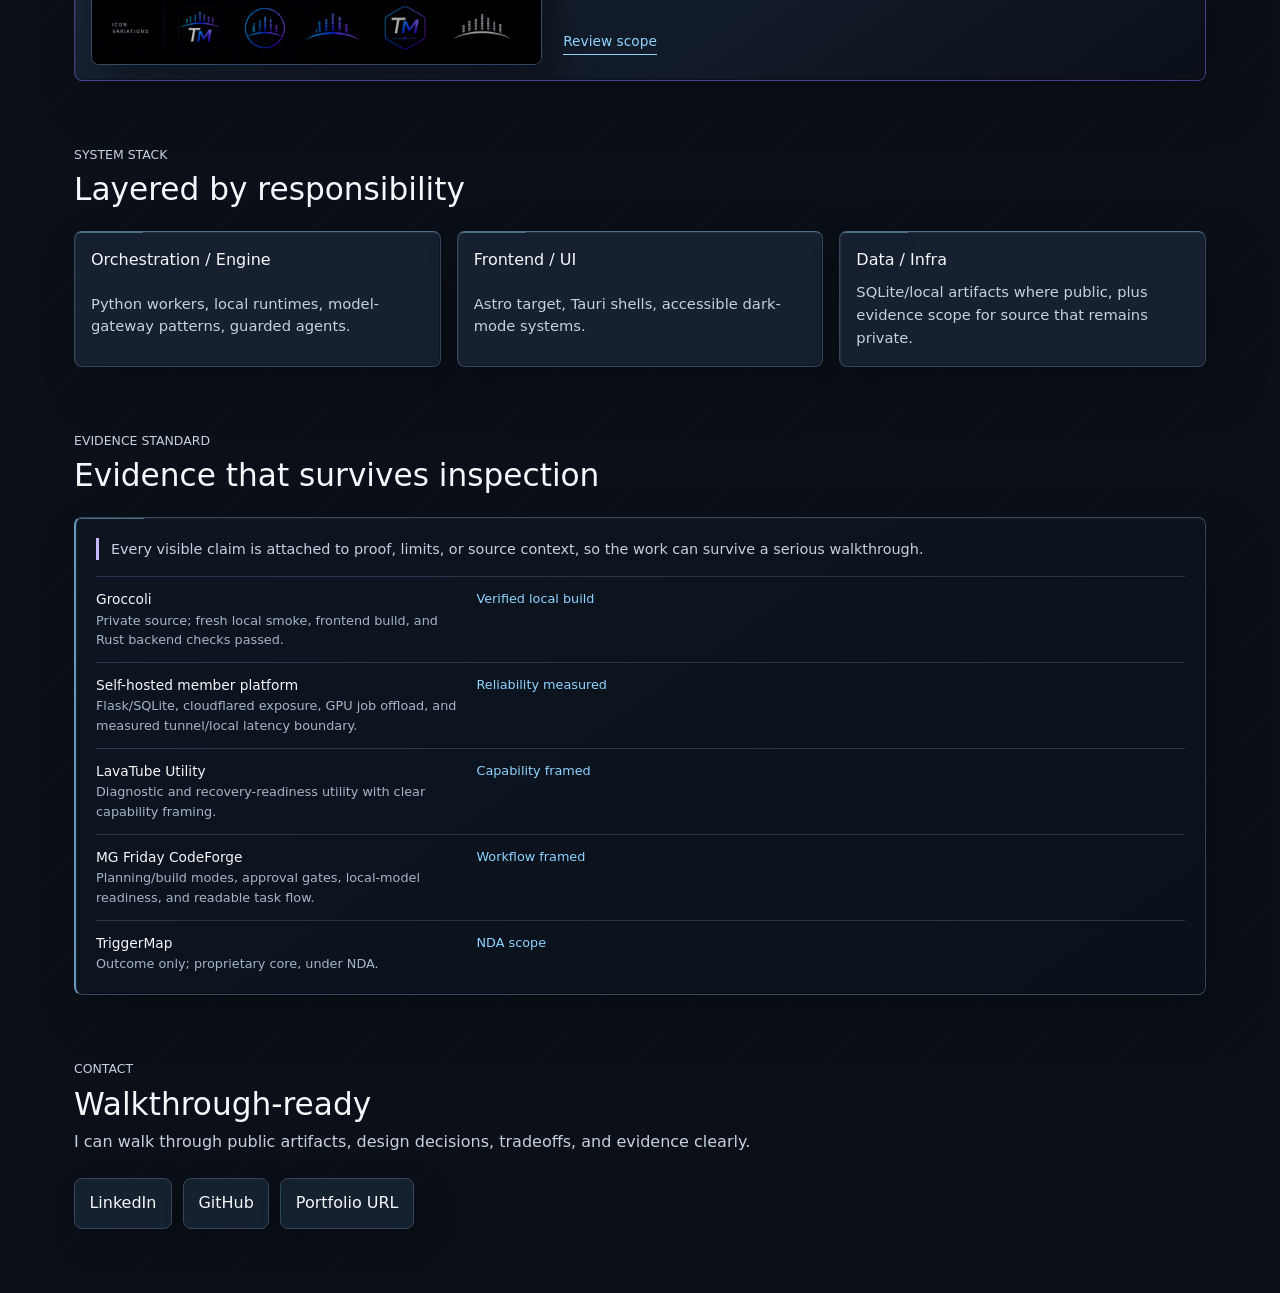
==== commit 0660c521: "Add brand polish to portfolio cards" ====
--- a/index.html
+++ b/index.html
@@ -1 +1 @@
-<!DOCTYPE html><html lang="en" data-astro-cid-lcdefpme><head><meta charset="utf-8"><link rel="icon" type="image/svg+xml" href="/favicon.svg"><meta name="viewport" content="width=device-width, initial-scale=1"><meta name="generator" content="Astro v7.0.5"><title>Scott Westbrook — AI Systems Architect</title><meta name="description" content="AI Systems Architect. Local AI utilities, constrained agent workflows, and evidence-first interfaces backed by walkthrough-ready proof."><meta name="author" content="Scott Westbrook"><meta name="robots" content="index, follow, max-image-preview:large"><link rel="canonical" href="https://swcre8s.github.io/"><meta property="og:type" content="website"><meta property="og:site_name" content="Scott Westbrook — AI Systems Architect"><meta property="og:title" content="Scott Westbrook — AI Systems Architect"><meta property="og:description" content="Local AI utilities, constrained agent workflows, and evidence-first interfaces backed by walkthrough-ready proof."><meta property="og:url" content="https://swcre8s.github.io/"><meta property="og:image" content="https://swcre8s.github.io/assets/portfolio-og.png"><meta property="og:image:alt" content="Scott Westbrook AI systems portfolio with layered proof-first interface"><meta property="og:image:width" content="1200"><meta property="og:image:height" content="630"><meta name="twitter:card" content="summary_large_image"><meta name="twitter:image" content="https://swcre8s.github.io/assets/portfolio-og.png"><meta name="twitter:title" content="Scott Westbrook — AI Systems Architect"><meta name="twitter:description" content="Local AI utilities, constrained agent workflows, and evidence-first interfaces backed by walkthrough-ready proof."><script type="application/ld+json">{"@context":"https://schema.org","@type":"Person","name":"Scott Westbrook","jobTitle":"AI Systems Architect","url":"https://swcre8s.github.io/","sameAs":["https://www.linkedin.com/in/scott-westbrook-38995947","https://github.com/swcre8s"],"knowsAbout":["AI systems architecture","Multi-agent orchestration","Local AI infrastructure","Forward-deployed engineering","Tauri","Astro"]}</script><link rel="stylesheet" href="/_astro/index.CGU7ejdP.css"></head><body data-astro-cid-lcdefpme><header class="portfolio-nav" data-astro-cid-lcdefpme><a class="name" href="/" data-astro-cid-lcdefpme><svg class="mark" viewBox="0 0 32 32" aria-hidden="true" data-astro-cid-lcdefpme><path d="M23 22c2.4-2.6 3-6.8.8-10.2C22.3 9.2 19.3 7.7 16.6 7.7c1.3-1.3 2-3.2 1.3-4.7-2.6 0-4.7 1.4-5.7 3.4-1-1-3-1.3-5-.7 0 2 1.4 3.7 3 4.4C6.6 15 4.3 18.4 5 22.3c.4 3.4 2.9 6.1 6.4 6.7h8.6" fill="none" stroke="currentColor" stroke-width="1.6" stroke-linejoin="round" data-astro-cid-lcdefpme></path><path d="M12 18h5M14 18v6M18 15l4-2M11 24h6" stroke="currentColor" stroke-width="1.4" fill="none" stroke-linecap="round" data-astro-cid-lcdefpme></path><circle cx="13" cy="12" r="1" fill="currentColor" data-astro-cid-lcdefpme></circle></svg><span data-astro-cid-lcdefpme>Scott Westbrook</span></a><nav class="portfolio-links" aria-label="Primary" data-astro-cid-lcdefpme><a href="/projects" data-astro-cid-lcdefpme>Projects</a><a href="#stack" data-astro-cid-lcdefpme>Stack</a><a href="#evidence" data-astro-cid-lcdefpme>Evidence</a><a href="#contact" data-astro-cid-lcdefpme>Contact</a></nav></header><main class="stage" data-astro-cid-lcdefpme><section class="lead-grid" aria-label="Introduction" data-astro-cid-lcdefpme><div class="lead-copy" data-astro-cid-lcdefpme><p class="eyebrow" data-astro-cid-lcdefpme>AI Systems Architect + Creative Systems Lead</p><h1 data-astro-cid-lcdefpme>Scott Westbrook</h1><p class="subtitle" data-astro-cid-lcdefpme>AI Systems Architect | AI Solutions Engineering | Multi-Agent Systems</p><p class="positioning" data-astro-cid-lcdefpme>I turn ambiguous AI problems into coherent systems people can understand, trust, and use: local utilities, constrained agent workflows, accessible interfaces, and evidence that survives inspection.</p><p class="founder-line" data-astro-cid-lcdefpme>Purple Squirrel Studio is my creative systems practice.</p><ul class="thread" data-astro-cid-lcdefpme><li data-astro-cid-lcdefpme><b data-astro-cid-lcdefpme>Creative direction</b><span data-astro-cid-lcdefpme>Hierarchy, restraint, timing, and human response.</span></li><li data-astro-cid-lcdefpme><b data-astro-cid-lcdefpme>Systems architecture</b><span data-astro-cid-lcdefpme>Local AI utilities, automation, agents, and runtime paths.</span></li><li data-astro-cid-lcdefpme><b data-astro-cid-lcdefpme>Evidence design</b><span data-astro-cid-lcdefpme>Public claims stay attached to proof, limits, and source context.</span></li></ul></div><aside class="pulse creative-control" aria-label="Creative systems board" data-astro-cid-lcdefpme><p class="pulse-title" data-astro-cid-lcdefpme>Creative Systems Board<span class="pulse-dot" aria-hidden="true" data-astro-cid-lcdefpme></span></p><div class="system-artifact systems-board" aria-hidden="true"><div class="board-plane board-plane-back"><span>Brief</span><b>Ambiguity + taste</b></div><div class="board-plane board-plane-mid"><span>Engine</span><b>Agents + local runtimes</b></div><div class="board-plane board-plane-front"><span>Interface</span><b>Proof people can trust</b></div></div><p class="artifact-caption" data-astro-cid-lcdefpme>Portfolio system surface / layered proof signal</p><div class="artifact-stack"><div><span>01</span><b>Signal</b><p>Turn ambiguous work into a readable operating system.</p></div><div><span>02</span><b>Build</b><p>Prototype, connect, test, and preserve proof.</p></div><div><span>03</span><b>Ship</b><p>Keep the human-facing layer as intentional as the engine.</p></div></div></aside></section><section class="section-band director-pass" aria-label="Creative systems signature" data-astro-cid-lcdefpme><div class="signature-panel" data-astro-cid-lcdefpme><p class="eyebrow" data-astro-cid-lcdefpme>Creative Systems Lens</p><p class="signature" data-astro-cid-lcdefpme>The beauty is in the machine.</p><p data-astro-cid-lcdefpme>My edge is seeing the machine as an experience: hierarchy, mood, rhythm, and proof working together instead of fighting for attention.</p></div><div class="systems-composition" aria-label="Layered system composition" data-astro-cid-lcdefpme><div class="composition-layer layer-back" data-astro-cid-lcdefpme><span data-astro-cid-lcdefpme>Brief</span><b data-astro-cid-lcdefpme>Ambiguity, constraints, and taste</b></div><div class="composition-layer layer-mid" data-astro-cid-lcdefpme><span data-astro-cid-lcdefpme>Engine</span><b data-astro-cid-lcdefpme>Agents, local runtimes, queues</b></div><div class="composition-layer layer-front" data-astro-cid-lcdefpme><span data-astro-cid-lcdefpme>Interface</span><b data-astro-cid-lcdefpme>Evidence a human can trust</b></div><div class="composition-proof" data-astro-cid-lcdefpme>Evidence survives inspection</div></div></section><section class="section-band" aria-labelledby="pillars-h" data-astro-cid-lcdefpme><div class="section-heading" data-astro-cid-lcdefpme><p class="eyebrow" data-astro-cid-lcdefpme>Competency Pillars</p><h2 id="pillars-h" data-astro-cid-lcdefpme>What I build</h2><p data-astro-cid-lcdefpme>Systems that reduce ambiguity: local AI infrastructure, automated workflows, and interfaces that keep evidence legible without spilling implementation detail.</p></div><div class="pillar-grid" data-astro-cid-lcdefpme><article class="pillar" data-step="01" data-astro-cid-lcdefpme><b data-astro-cid-lcdefpme>System Integration &amp; Automation</b><p data-astro-cid-lcdefpme>LAN handoffs, queue discipline, watchdog patterns, local workers, and automation bridges.</p></article><article class="pillar" data-step="02" data-astro-cid-lcdefpme><b data-astro-cid-lcdefpme>Local AI Infrastructure</b><p data-astro-cid-lcdefpme>Local model workflows, runtime utilities, approval gates, and agentic tooling.</p></article><article class="pillar" data-step="03" data-astro-cid-lcdefpme><b data-astro-cid-lcdefpme>Human-Centered Platforms</b><p data-astro-cid-lcdefpme>Accessible UI systems, proof-first case studies, and maintainable product surfaces.</p></article></div></section><section class="section-band" aria-labelledby="flagship-h" id="projects" data-astro-cid-lcdefpme><div class="section-heading" data-astro-cid-lcdefpme><p class="eyebrow" data-astro-cid-lcdefpme>Flagship Anchors</p><h2 id="flagship-h" data-astro-cid-lcdefpme>Outcome-level systems work</h2></div><div class="project-grid" data-astro-cid-lcdefpme><article class="project-card" data-astro-cid-lcdefpme><h3 data-astro-cid-lcdefpme>Groccoli</h3><p data-astro-cid-lcdefpme>A private Tauri desktop workspace that keeps Grok-oriented chat, planning, and scoped build execution in one goal-preserving interface.</p><ul class="tag-list" data-astro-cid-lcdefpme><li data-astro-cid-lcdefpme>Tauri 2</li><li data-astro-cid-lcdefpme>React 19</li><li data-astro-cid-lcdefpme>TypeScript</li><li data-astro-cid-lcdefpme>Rust</li></ul><p class="proof" data-astro-cid-lcdefpme>Fresh local verification: smoke, frontend build, and Rust check passed.</p><a class="project-link" href="/case-studies/groccoli/" data-astro-cid-lcdefpme>Read case study</a></article><article class="project-card" data-astro-cid-lcdefpme><h3 data-astro-cid-lcdefpme>Self-Hosted Member Platform — Instrumented Reliability</h3><p data-astro-cid-lcdefpme>A self-hosted Flask/SQLite member platform with auth, staged onboarding, admin, cloudflared exposure, GPU job offload, and reliability instrumentation.</p><ul class="tag-list" data-astro-cid-lcdefpme><li data-astro-cid-lcdefpme>Flask</li><li data-astro-cid-lcdefpme>SQLite</li><li data-astro-cid-lcdefpme>cloudflared</li><li data-astro-cid-lcdefpme>Job queue</li><li data-astro-cid-lcdefpme>Reliability</li></ul><p class="proof" data-astro-cid-lcdefpme>Measured self-hosted deployment: 99.5% tunnel uptime; &lt;250ms P95 local / ~1.2s P95 over tunnel.</p><a class="project-link" href="/case-studies/self-hosted-member-platform/" data-astro-cid-lcdefpme>Read case study</a></article><article class="project-card" data-astro-cid-lcdefpme><h3 data-astro-cid-lcdefpme>LavaTube Utility</h3><p data-astro-cid-lcdefpme>A local AI-lab utility for diagnosing relay health, queue state, and recovery readiness without exposing private network details.</p><ul class="tag-list" data-astro-cid-lcdefpme><li data-astro-cid-lcdefpme>Python</li><li data-astro-cid-lcdefpme>macOS utility</li><li data-astro-cid-lcdefpme>Local AI ops</li></ul><p class="proof" data-astro-cid-lcdefpme>Diagnostic utility with capability and limits stated.</p><a class="project-link" href="/case-studies/lavatube-utility/" data-astro-cid-lcdefpme>Read case study</a></article><article class="project-card" data-astro-cid-lcdefpme><h3 data-astro-cid-lcdefpme>MG Friday CodeForge</h3><p data-astro-cid-lcdefpme>Capability-level agent workflow surface for planning/build modes, approval gates, local-model readiness, and human-readable task flow.</p><ul class="tag-list" data-astro-cid-lcdefpme><li data-astro-cid-lcdefpme>Tauri</li><li data-astro-cid-lcdefpme>Agent workflow</li><li data-astro-cid-lcdefpme>Approval gates</li></ul><p class="proof warning" data-astro-cid-lcdefpme>Planning/build workflow surface with visible approval gates.</p><a class="project-link" href="/projects" data-astro-cid-lcdefpme>Review scope</a></article><article class="project-card" data-astro-cid-lcdefpme><h3 data-astro-cid-lcdefpme>TriggerMap</h3><p data-astro-cid-lcdefpme>Outcome-level private system for safer drum-module-to-software assignment workflows.</p><ul class="tag-list" data-astro-cid-lcdefpme><li data-astro-cid-lcdefpme>Audio tools</li><li data-astro-cid-lcdefpme>Workflow design</li><li data-astro-cid-lcdefpme>Private core</li></ul><p class="proof warning" data-astro-cid-lcdefpme>Proprietary core, under NDA.</p><a class="project-link" href="/projects" data-astro-cid-lcdefpme>Review scope</a></article></div></section><section class="section-band" aria-labelledby="stack-h" id="stack" data-astro-cid-lcdefpme><div class="section-heading" data-astro-cid-lcdefpme><p class="eyebrow" data-astro-cid-lcdefpme>System Stack</p><h2 id="stack-h" data-astro-cid-lcdefpme>Layered by responsibility</h2></div><div class="stack-grid" data-astro-cid-lcdefpme><article class="stack-layer" data-astro-cid-lcdefpme><b data-astro-cid-lcdefpme>Orchestration / Engine</b><p data-astro-cid-lcdefpme>Python workers, local runtimes, model-gateway patterns, guarded agents.</p></article><article class="stack-layer" data-astro-cid-lcdefpme><b data-astro-cid-lcdefpme>Frontend / UI</b><p data-astro-cid-lcdefpme>Astro target, Tauri shells, accessible dark-mode systems.</p></article><article class="stack-layer" data-astro-cid-lcdefpme><b data-astro-cid-lcdefpme>Data / Infra</b><p data-astro-cid-lcdefpme>SQLite/local artifacts where public, plus evidence scope for source that remains private.</p></article></div></section><section class="section-band" aria-labelledby="evidence-h" id="evidence" data-astro-cid-lcdefpme><div class="section-heading" data-astro-cid-lcdefpme><p class="eyebrow" data-astro-cid-lcdefpme>Evidence Standard</p><h2 id="evidence-h" data-astro-cid-lcdefpme>Evidence that survives inspection</h2></div><div class="evidence-block" data-astro-cid-lcdefpme><p class="guardrail" data-astro-cid-lcdefpme>Every visible claim is attached to proof, limits, or source context, so the work can survive a serious walkthrough.</p><div class="evidence-grid" data-astro-cid-lcdefpme><div class="evidence-row" data-astro-cid-lcdefpme><strong data-astro-cid-lcdefpme>Groccoli<span class="sub" data-astro-cid-lcdefpme>Private source; fresh local smoke, frontend build, and Rust backend checks passed.</span></strong><span class="verdict" data-astro-cid-lcdefpme>Verified local build</span></div><div class="evidence-row" data-astro-cid-lcdefpme><strong data-astro-cid-lcdefpme>Self-hosted member platform<span class="sub" data-astro-cid-lcdefpme>Flask/SQLite, cloudflared exposure, GPU job offload, and measured tunnel/local latency boundary.</span></strong><span class="verdict" data-astro-cid-lcdefpme>Reliability measured</span></div><div class="evidence-row" data-astro-cid-lcdefpme><strong data-astro-cid-lcdefpme>LavaTube Utility<span class="sub" data-astro-cid-lcdefpme>Diagnostic and recovery-readiness utility with clear capability framing.</span></strong><span class="verdict" data-astro-cid-lcdefpme>Capability framed</span></div><div class="evidence-row" data-astro-cid-lcdefpme><strong data-astro-cid-lcdefpme>MG Friday CodeForge<span class="sub" data-astro-cid-lcdefpme>Planning/build modes, approval gates, local-model readiness, and readable task flow.</span></strong><span class="verdict" data-astro-cid-lcdefpme>Workflow framed</span></div><div class="evidence-row" data-astro-cid-lcdefpme><strong data-astro-cid-lcdefpme>TriggerMap<span class="sub" data-astro-cid-lcdefpme>Outcome only; proprietary core, under NDA.</span></strong><span class="verdict" data-astro-cid-lcdefpme>NDA scope</span></div></div></div></section><section class="section-band" aria-labelledby="contact-h" id="contact" data-astro-cid-lcdefpme><div class="section-heading" data-astro-cid-lcdefpme><p class="eyebrow" data-astro-cid-lcdefpme>Contact</p><h2 id="contact-h" data-astro-cid-lcdefpme>Walkthrough-ready</h2><p data-astro-cid-lcdefpme>I can walk through public artifacts, design decisions, tradeoffs, and evidence clearly.</p></div><div class="contact-links" data-astro-cid-lcdefpme><a href="https://www.linkedin.com/in/scott-westbrook-38995947" data-astro-cid-lcdefpme>LinkedIn</a><a href="https://github.com/swcre8s" data-astro-cid-lcdefpme>GitHub</a><a href="https://swcre8s.github.io" data-astro-cid-lcdefpme>Portfolio URL</a></div></section></main></body></html>+<!DOCTYPE html><html lang="en" data-astro-cid-lcdefpme><head><meta charset="utf-8"><link rel="icon" type="image/svg+xml" href="/favicon.svg"><meta name="viewport" content="width=device-width, initial-scale=1"><meta name="generator" content="Astro v7.0.5"><title>Scott Westbrook — AI Systems Architect</title><meta name="description" content="AI Systems Architect. Local AI utilities, constrained agent workflows, and evidence-first interfaces backed by walkthrough-ready proof."><meta name="author" content="Scott Westbrook"><meta name="robots" content="index, follow, max-image-preview:large"><link rel="canonical" href="https://swcre8s.github.io/"><meta property="og:type" content="website"><meta property="og:site_name" content="Scott Westbrook — AI Systems Architect"><meta property="og:title" content="Scott Westbrook — AI Systems Architect"><meta property="og:description" content="Local AI utilities, constrained agent workflows, and evidence-first interfaces backed by walkthrough-ready proof."><meta property="og:url" content="https://swcre8s.github.io/"><meta property="og:image" content="https://swcre8s.github.io/assets/portfolio-og.png"><meta property="og:image:alt" content="Scott Westbrook AI systems portfolio with layered proof-first interface"><meta property="og:image:width" content="1200"><meta property="og:image:height" content="630"><meta name="twitter:card" content="summary_large_image"><meta name="twitter:image" content="https://swcre8s.github.io/assets/portfolio-og.png"><meta name="twitter:title" content="Scott Westbrook — AI Systems Architect"><meta name="twitter:description" content="Local AI utilities, constrained agent workflows, and evidence-first interfaces backed by walkthrough-ready proof."><script type="application/ld+json">{"@context":"https://schema.org","@type":"Person","name":"Scott Westbrook","jobTitle":"AI Systems Architect","url":"https://swcre8s.github.io/","sameAs":["https://www.linkedin.com/in/scott-westbrook-38995947","https://github.com/swcre8s"],"knowsAbout":["AI systems architecture","Multi-agent orchestration","Local AI infrastructure","Forward-deployed engineering","Tauri","Astro"]}</script><link rel="stylesheet" href="/_astro/index.CGU7ejdP.css?v=20260722-brand-polish"></head><body data-astro-cid-lcdefpme><header class="portfolio-nav" data-astro-cid-lcdefpme><a class="name" href="/" data-astro-cid-lcdefpme><svg class="mark" viewBox="0 0 32 32" aria-hidden="true" data-astro-cid-lcdefpme><path d="M23 22c2.4-2.6 3-6.8.8-10.2C22.3 9.2 19.3 7.7 16.6 7.7c1.3-1.3 2-3.2 1.3-4.7-2.6 0-4.7 1.4-5.7 3.4-1-1-3-1.3-5-.7 0 2 1.4 3.7 3 4.4C6.6 15 4.3 18.4 5 22.3c.4 3.4 2.9 6.1 6.4 6.7h8.6" fill="none" stroke="currentColor" stroke-width="1.6" stroke-linejoin="round" data-astro-cid-lcdefpme></path><path d="M12 18h5M14 18v6M18 15l4-2M11 24h6" stroke="currentColor" stroke-width="1.4" fill="none" stroke-linecap="round" data-astro-cid-lcdefpme></path><circle cx="13" cy="12" r="1" fill="currentColor" data-astro-cid-lcdefpme></circle></svg><span data-astro-cid-lcdefpme>Scott Westbrook</span></a><nav class="portfolio-links" aria-label="Primary" data-astro-cid-lcdefpme><a href="/projects" data-astro-cid-lcdefpme>Projects</a><a href="#stack" data-astro-cid-lcdefpme>Stack</a><a href="#evidence" data-astro-cid-lcdefpme>Evidence</a><a href="#contact" data-astro-cid-lcdefpme>Contact</a></nav></header><main class="stage" data-astro-cid-lcdefpme><section class="lead-grid" aria-label="Introduction" data-astro-cid-lcdefpme><div class="lead-copy" data-astro-cid-lcdefpme><p class="eyebrow" data-astro-cid-lcdefpme>AI Systems Architect + Creative Systems Lead</p><h1 data-astro-cid-lcdefpme>Scott Westbrook</h1><p class="subtitle" data-astro-cid-lcdefpme>AI Systems Architect | AI Solutions Engineering | Multi-Agent Systems</p><p class="positioning" data-astro-cid-lcdefpme>I turn ambiguous AI problems into coherent systems people can understand, trust, and use: local utilities, constrained agent workflows, accessible interfaces, and evidence that survives inspection.</p><p class="founder-line" data-astro-cid-lcdefpme>Purple Squirrel Studio is my creative systems practice.</p><ul class="thread" data-astro-cid-lcdefpme><li data-astro-cid-lcdefpme><b data-astro-cid-lcdefpme>Creative direction</b><span data-astro-cid-lcdefpme>Hierarchy, restraint, timing, and human response.</span></li><li data-astro-cid-lcdefpme><b data-astro-cid-lcdefpme>Systems architecture</b><span data-astro-cid-lcdefpme>Local AI utilities, automation, agents, and runtime paths.</span></li><li data-astro-cid-lcdefpme><b data-astro-cid-lcdefpme>Evidence design</b><span data-astro-cid-lcdefpme>Public claims stay attached to proof, limits, and source context.</span></li></ul></div><aside class="pulse creative-control" aria-label="Creative systems board" data-astro-cid-lcdefpme><p class="pulse-title" data-astro-cid-lcdefpme>Creative Systems Board<span class="pulse-dot" aria-hidden="true" data-astro-cid-lcdefpme></span></p><div class="system-artifact systems-board" aria-hidden="true"><div class="board-plane board-plane-back"><span>Brief</span><b>Ambiguity + taste</b></div><div class="board-plane board-plane-mid"><span>Engine</span><b>Agents + local runtimes</b></div><div class="board-plane board-plane-front"><span>Interface</span><b>Proof people can trust</b></div></div><p class="artifact-caption" data-astro-cid-lcdefpme>Portfolio system surface / layered proof signal</p><div class="artifact-stack"><div><span>01</span><b>Signal</b><p>Turn ambiguous work into a readable operating system.</p></div><div><span>02</span><b>Build</b><p>Prototype, connect, test, and preserve proof.</p></div><div><span>03</span><b>Ship</b><p>Keep the human-facing layer as intentional as the engine.</p></div></div></aside></section><section class="section-band director-pass" aria-label="Creative systems signature" data-astro-cid-lcdefpme><div class="signature-panel" data-astro-cid-lcdefpme><p class="eyebrow" data-astro-cid-lcdefpme>Creative Systems Lens</p><p class="signature" data-astro-cid-lcdefpme>The beauty is in the machine.</p><p data-astro-cid-lcdefpme>My edge is seeing the machine as an experience: hierarchy, mood, rhythm, and proof working together instead of fighting for attention.</p></div><div class="systems-composition" aria-label="Layered system composition" data-astro-cid-lcdefpme><div class="composition-layer layer-back" data-astro-cid-lcdefpme><span data-astro-cid-lcdefpme>Brief</span><b data-astro-cid-lcdefpme>Ambiguity, constraints, and taste</b></div><div class="composition-layer layer-mid" data-astro-cid-lcdefpme><span data-astro-cid-lcdefpme>Engine</span><b data-astro-cid-lcdefpme>Agents, local runtimes, queues</b></div><div class="composition-layer layer-front" data-astro-cid-lcdefpme><span data-astro-cid-lcdefpme>Interface</span><b data-astro-cid-lcdefpme>Evidence a human can trust</b></div><div class="composition-proof" data-astro-cid-lcdefpme>Evidence survives inspection</div></div></section><section class="section-band" aria-labelledby="pillars-h" data-astro-cid-lcdefpme><div class="section-heading" data-astro-cid-lcdefpme><p class="eyebrow" data-astro-cid-lcdefpme>Competency Pillars</p><h2 id="pillars-h" data-astro-cid-lcdefpme>What I build</h2><p data-astro-cid-lcdefpme>Systems that reduce ambiguity: local AI infrastructure, automated workflows, and interfaces that keep evidence legible without spilling implementation detail.</p></div><div class="pillar-grid" data-astro-cid-lcdefpme><article class="pillar" data-step="01" data-astro-cid-lcdefpme><b data-astro-cid-lcdefpme>System Integration &amp; Automation</b><p data-astro-cid-lcdefpme>LAN handoffs, queue discipline, watchdog patterns, local workers, and automation bridges.</p></article><article class="pillar" data-step="02" data-astro-cid-lcdefpme><b data-astro-cid-lcdefpme>Local AI Infrastructure</b><p data-astro-cid-lcdefpme>Local model workflows, runtime utilities, approval gates, and agentic tooling.</p></article><article class="pillar" data-step="03" data-astro-cid-lcdefpme><b data-astro-cid-lcdefpme>Human-Centered Platforms</b><p data-astro-cid-lcdefpme>Accessible UI systems, proof-first case studies, and maintainable product surfaces.</p></article></div></section><section class="section-band" aria-labelledby="flagship-h" id="projects" data-astro-cid-lcdefpme><div class="section-heading" data-astro-cid-lcdefpme><p class="eyebrow" data-astro-cid-lcdefpme>Flagship Anchors</p><h2 id="flagship-h" data-astro-cid-lcdefpme>Outcome-level systems work</h2></div><div class="project-grid" data-astro-cid-lcdefpme><article class="project-card project-card--groccoli" data-astro-cid-lcdefpme><div class="project-visual project-visual--groccoli"><img src="/assets/brand/groccoli.png" alt="Groccoli brand artwork" loading="lazy" decoding="async"></div><h3 data-astro-cid-lcdefpme>Groccoli</h3><p data-astro-cid-lcdefpme>A private Tauri desktop workspace that keeps Grok-oriented chat, planning, and scoped build execution in one goal-preserving interface.</p><ul class="tag-list" data-astro-cid-lcdefpme><li data-astro-cid-lcdefpme>Tauri 2</li><li data-astro-cid-lcdefpme>React 19</li><li data-astro-cid-lcdefpme>TypeScript</li><li data-astro-cid-lcdefpme>Rust</li></ul><p class="proof" data-astro-cid-lcdefpme>Fresh local verification: smoke, frontend build, and Rust check passed.</p><a class="project-link" href="/case-studies/groccoli/" data-astro-cid-lcdefpme>Read case study</a></article><article class="project-card project-card--platform" data-astro-cid-lcdefpme><div class="project-visual project-visual--platform" aria-hidden="true"><div class="signal-ring"><span>99.5%</span><b>uptime</b></div><div class="latency-row"><span>&lt;250ms local</span><span>~1.2s tunnel</span></div></div><h3 data-astro-cid-lcdefpme>Self-Hosted Member Platform — Instrumented Reliability</h3><p data-astro-cid-lcdefpme>A self-hosted Flask/SQLite member platform with auth, staged onboarding, admin, cloudflared exposure, GPU job offload, and reliability instrumentation.</p><ul class="tag-list" data-astro-cid-lcdefpme><li data-astro-cid-lcdefpme>Flask</li><li data-astro-cid-lcdefpme>SQLite</li><li data-astro-cid-lcdefpme>cloudflared</li><li data-astro-cid-lcdefpme>Job queue</li><li data-astro-cid-lcdefpme>Reliability</li></ul><p class="proof" data-astro-cid-lcdefpme>Measured self-hosted deployment: 99.5% tunnel uptime; &lt;250ms P95 local / ~1.2s P95 over tunnel.</p><a class="project-link" href="/case-studies/self-hosted-member-platform/" data-astro-cid-lcdefpme>Read case study</a></article><article class="project-card project-card--lavatube" data-astro-cid-lcdefpme><div class="project-visual project-visual--lavatube"><img src="/assets/brand/lavatube.png" alt="LavaTube Utility brand artwork" loading="lazy" decoding="async"></div><h3 data-astro-cid-lcdefpme>LavaTube Utility</h3><p data-astro-cid-lcdefpme>A local AI-lab utility for diagnosing relay health, queue state, and recovery readiness without exposing private network details.</p><ul class="tag-list" data-astro-cid-lcdefpme><li data-astro-cid-lcdefpme>Python</li><li data-astro-cid-lcdefpme>macOS utility</li><li data-astro-cid-lcdefpme>Local AI ops</li></ul><p class="proof" data-astro-cid-lcdefpme>Diagnostic utility with capability and limits stated.</p><a class="project-link" href="/case-studies/lavatube-utility/" data-astro-cid-lcdefpme>Read case study</a></article><article class="project-card project-card--codeforge" data-astro-cid-lcdefpme><div class="project-visual project-visual--codeforge" aria-hidden="true"><span>Plan</span><span>Gate</span><span>Build</span><i></i></div><h3 data-astro-cid-lcdefpme>MG Friday CodeForge</h3><p data-astro-cid-lcdefpme>Capability-level agent workflow surface for planning/build modes, approval gates, local-model readiness, and human-readable task flow.</p><ul class="tag-list" data-astro-cid-lcdefpme><li data-astro-cid-lcdefpme>Tauri</li><li data-astro-cid-lcdefpme>Agent workflow</li><li data-astro-cid-lcdefpme>Approval gates</li></ul><p class="proof warning" data-astro-cid-lcdefpme>Planning/build workflow surface with visible approval gates.</p><a class="project-link" href="/projects" data-astro-cid-lcdefpme>Review scope</a></article><article class="project-card project-card--triggermap" data-astro-cid-lcdefpme><div class="project-visual project-visual--triggermap"><img src="/assets/brand/triggermap.png" alt="TriggerMap brand artwork" loading="lazy" decoding="async"></div><h3 data-astro-cid-lcdefpme>TriggerMap</h3><p data-astro-cid-lcdefpme>Outcome-level private system for safer drum-module-to-software assignment workflows.</p><ul class="tag-list" data-astro-cid-lcdefpme><li data-astro-cid-lcdefpme>Audio tools</li><li data-astro-cid-lcdefpme>Workflow design</li><li data-astro-cid-lcdefpme>Private core</li></ul><p class="proof warning" data-astro-cid-lcdefpme>Proprietary core, under NDA.</p><a class="project-link" href="/projects" data-astro-cid-lcdefpme>Review scope</a></article></div></section><section class="section-band" aria-labelledby="stack-h" id="stack" data-astro-cid-lcdefpme><div class="section-heading" data-astro-cid-lcdefpme><p class="eyebrow" data-astro-cid-lcdefpme>System Stack</p><h2 id="stack-h" data-astro-cid-lcdefpme>Layered by responsibility</h2></div><div class="stack-grid" data-astro-cid-lcdefpme><article class="stack-layer" data-astro-cid-lcdefpme><b data-astro-cid-lcdefpme>Orchestration / Engine</b><p data-astro-cid-lcdefpme>Python workers, local runtimes, model-gateway patterns, guarded agents.</p></article><article class="stack-layer" data-astro-cid-lcdefpme><b data-astro-cid-lcdefpme>Frontend / UI</b><p data-astro-cid-lcdefpme>Astro target, Tauri shells, accessible dark-mode systems.</p></article><article class="stack-layer" data-astro-cid-lcdefpme><b data-astro-cid-lcdefpme>Data / Infra</b><p data-astro-cid-lcdefpme>SQLite/local artifacts where public, plus evidence scope for source that remains private.</p></article></div></section><section class="section-band" aria-labelledby="evidence-h" id="evidence" data-astro-cid-lcdefpme><div class="section-heading" data-astro-cid-lcdefpme><p class="eyebrow" data-astro-cid-lcdefpme>Evidence Standard</p><h2 id="evidence-h" data-astro-cid-lcdefpme>Evidence that survives inspection</h2></div><div class="evidence-block" data-astro-cid-lcdefpme><p class="guardrail" data-astro-cid-lcdefpme>Every visible claim is attached to proof, limits, or source context, so the work can survive a serious walkthrough.</p><div class="evidence-grid" data-astro-cid-lcdefpme><div class="evidence-row" data-astro-cid-lcdefpme><strong data-astro-cid-lcdefpme>Groccoli<span class="sub" data-astro-cid-lcdefpme>Private source; fresh local smoke, frontend build, and Rust backend checks passed.</span></strong><span class="verdict" data-astro-cid-lcdefpme>Verified local build</span></div><div class="evidence-row" data-astro-cid-lcdefpme><strong data-astro-cid-lcdefpme>Self-hosted member platform<span class="sub" data-astro-cid-lcdefpme>Flask/SQLite, cloudflared exposure, GPU job offload, and measured tunnel/local latency boundary.</span></strong><span class="verdict" data-astro-cid-lcdefpme>Reliability measured</span></div><div class="evidence-row" data-astro-cid-lcdefpme><strong data-astro-cid-lcdefpme>LavaTube Utility<span class="sub" data-astro-cid-lcdefpme>Diagnostic and recovery-readiness utility with clear capability framing.</span></strong><span class="verdict" data-astro-cid-lcdefpme>Capability framed</span></div><div class="evidence-row" data-astro-cid-lcdefpme><strong data-astro-cid-lcdefpme>MG Friday CodeForge<span class="sub" data-astro-cid-lcdefpme>Planning/build modes, approval gates, local-model readiness, and readable task flow.</span></strong><span class="verdict" data-astro-cid-lcdefpme>Workflow framed</span></div><div class="evidence-row" data-astro-cid-lcdefpme><strong data-astro-cid-lcdefpme>TriggerMap<span class="sub" data-astro-cid-lcdefpme>Outcome only; proprietary core, under NDA.</span></strong><span class="verdict" data-astro-cid-lcdefpme>NDA scope</span></div></div></div></section><section class="section-band" aria-labelledby="contact-h" id="contact" data-astro-cid-lcdefpme><div class="section-heading" data-astro-cid-lcdefpme><p class="eyebrow" data-astro-cid-lcdefpme>Contact</p><h2 id="contact-h" data-astro-cid-lcdefpme>Walkthrough-ready</h2><p data-astro-cid-lcdefpme>I can walk through public artifacts, design decisions, tradeoffs, and evidence clearly.</p></div><div class="contact-links" data-astro-cid-lcdefpme><a href="https://www.linkedin.com/in/scott-westbrook-38995947" data-astro-cid-lcdefpme>LinkedIn</a><a href="https://github.com/swcre8s" data-astro-cid-lcdefpme>GitHub</a><a href="https://swcre8s.github.io" data-astro-cid-lcdefpme>Portfolio URL</a></div></section></main></body></html>
--- a/_astro/index.CGU7ejdP.css
+++ b/_astro/index.CGU7ejdP.css
@@ -75,3 +75,52 @@
 .project-card[data-astro-cid-lcdefpme]:nth-child(2),.project-card[data-astro-cid-lcdefpme]:nth-child(4){transform:translateY(.75rem)}
 .project-card[data-astro-cid-lcdefpme]:nth-child(3){transform:none}
 @media (width<=980px){.project-card[data-astro-cid-lcdefpme]:nth-child(2),.project-card[data-astro-cid-lcdefpme]:nth-child(3),.project-card[data-astro-cid-lcdefpme]:nth-child(4){transform:none}}
+
+
+/* Brand artifact pass for flagship cards. */
+.project-card[data-astro-cid-lcdefpme]{background-image:linear-gradient(145deg,#1a2738f5,#101925f5 68%,#0a1018f5);min-height:100%;grid-template-rows:auto auto auto auto 1fr auto}
+.project-visual{position:relative;aspect-ratio:16/7;border:1px solid #314962;border-radius:8px;overflow:hidden;background:#070c12;box-shadow:14px 18px 38px #0000005c,inset 1px 1px #ffffff12,inset -1px -1px #00000066}
+.project-visual:before{content:"";position:absolute;inset:0;background:linear-gradient(135deg,#ffffff14,transparent 28%,#00000042 100%);z-index:1;pointer-events:none}
+.project-visual:after{content:"";position:absolute;left:0;top:0;width:46%;height:1px;background:#8fd3ff88;box-shadow:10px 12px 26px #2f8cff52;z-index:2}
+.project-visual img{width:100%;height:100%;display:block;object-fit:cover;filter:saturate(.95) contrast(1.05) brightness(.82)}
+.project-visual--groccoli img{object-position:center 42%}
+.project-visual--lavatube img{object-position:center 50%;filter:saturate(1.02) contrast(1.05) brightness(.76)}
+.project-visual--triggermap img{object-position:center 42%;filter:saturate(1.02) contrast(1.06) brightness(.82)}
+.project-card--groccoli[data-astro-cid-lcdefpme]{border-color:#37e89075}
+.project-card--lavatube[data-astro-cid-lcdefpme]{border-color:#ff7a1a78}
+.project-card--triggermap[data-astro-cid-lcdefpme]{border-color:#7c66ff78}
+.project-card--groccoli[data-astro-cid-lcdefpme] .proof[data-astro-cid-lcdefpme]{color:#7df4bb}
+.project-card--lavatube[data-astro-cid-lcdefpme] .proof[data-astro-cid-lcdefpme]{color:#ffb06a}
+.project-card--triggermap[data-astro-cid-lcdefpme] .proof[data-astro-cid-lcdefpme].warning{color:#b9a6ff}
+.project-visual--platform{display:grid;grid-template-columns:.62fr 1fr;align-items:center;gap:1rem;padding:1rem;background:radial-gradient(circle at 28% 48%,#2f8cff2b,transparent 38%),linear-gradient(145deg,#101a28,#070c12)}
+.signal-ring{width:7rem;aspect-ratio:1;border-radius:999px;display:grid;place-items:center;text-align:center;border:2px solid #2f8cff;background:radial-gradient(circle,#172231 0 52%,#080d14 54%);box-shadow:0 0 28px #2f8cff40,inset 1px 1px #ffffff18}
+.signal-ring span{display:block;color:#f4f7fb;font-size:1.34rem;font-weight:650;line-height:1}
+.signal-ring b{color:#8fd3ff;text-transform:uppercase;font-size:.62rem;letter-spacing:.08em}
+.latency-row{display:grid;gap:.55rem}
+.latency-row span{color:#c6d0de;border:1px solid #34475d;border-left:2px solid #8fd3ff;border-radius:6px;background:#0b1018ba;padding:.5rem .6rem;font-size:.78rem;box-shadow:8px 10px 22px #0004}
+.project-visual--codeforge{display:grid;grid-template-columns:repeat(3,1fr);gap:.65rem;align-items:end;padding:1rem;background:linear-gradient(145deg,#121b28,#070c12)}
+.project-visual--codeforge span{position:relative;z-index:2;color:#f4f7fb;text-align:center;border:1px solid #34475d;border-top-color:#8fd3ff80;border-radius:6px;background:#172231f2;padding:1.6rem .45rem .55rem;font-size:.78rem;box-shadow:10px 14px 28px #0005,inset 1px 1px #ffffff12}
+.project-visual--codeforge span:nth-child(2){padding-top:2.5rem;border-top-color:#f7c76a99}
+.project-visual--codeforge span:nth-child(3){padding-top:3.4rem;border-top-color:#8fd3ff99}
+.project-visual--codeforge i{position:absolute;left:1rem;right:1rem;bottom:1.05rem;height:1px;background:linear-gradient(90deg,transparent,#8fd3ff,#8b5cf6,transparent);box-shadow:0 0 18px #2f8cff59}
+@media (width<=620px){.project-visual--platform{grid-template-columns:1fr}.signal-ring{width:6.25rem}.project-card[data-astro-cid-lcdefpme]{grid-template-rows:auto}}
+
+
+/* Deliberate wide row for the fifth flagship card. */
+@media (min-width:981px){
+  .project-card--triggermap[data-astro-cid-lcdefpme]{grid-column:1/-1;grid-template-columns:minmax(320px,.72fr) minmax(0,1fr);grid-template-rows:auto auto auto auto auto;column-gap:1.35rem;align-items:center}
+  .project-card--triggermap[data-astro-cid-lcdefpme] .project-visual{grid-row:1/6;min-height:220px;height:100%;aspect-ratio:auto}
+  .project-card--triggermap[data-astro-cid-lcdefpme] h3[data-astro-cid-lcdefpme],
+  .project-card--triggermap[data-astro-cid-lcdefpme] p[data-astro-cid-lcdefpme],
+  .project-card--triggermap[data-astro-cid-lcdefpme] .tag-list[data-astro-cid-lcdefpme],
+  .project-card--triggermap[data-astro-cid-lcdefpme] .project-link[data-astro-cid-lcdefpme]{grid-column:2}
+}
+
+
+/* Final responsive guard: keep branded cards from crowding tablet/mobile widths. */
+@media (max-width:980px){
+  .project-grid[data-astro-cid-lcdefpme]{grid-template-columns:1fr}
+  .project-card[data-astro-cid-lcdefpme]:nth-child(2),
+  .project-card[data-astro-cid-lcdefpme]:nth-child(3),
+  .project-card[data-astro-cid-lcdefpme]:nth-child(4){transform:none}
+}
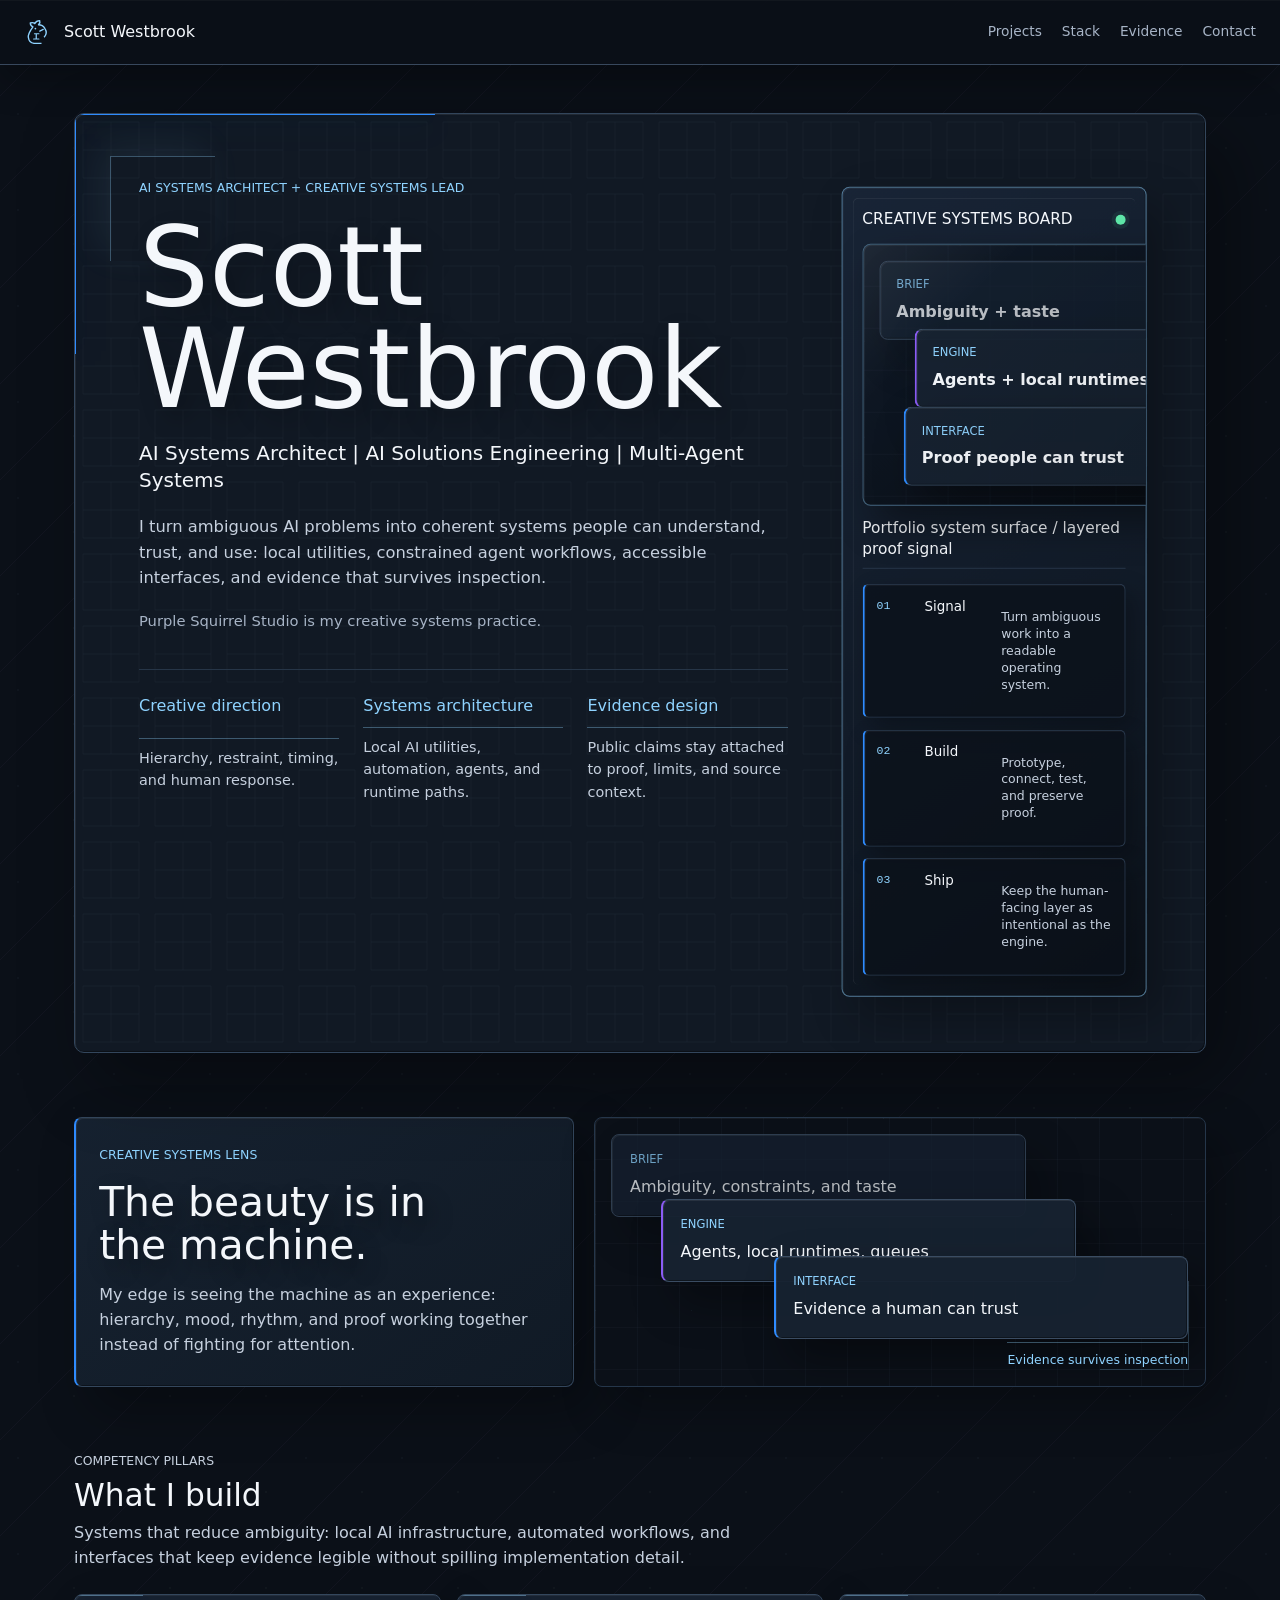
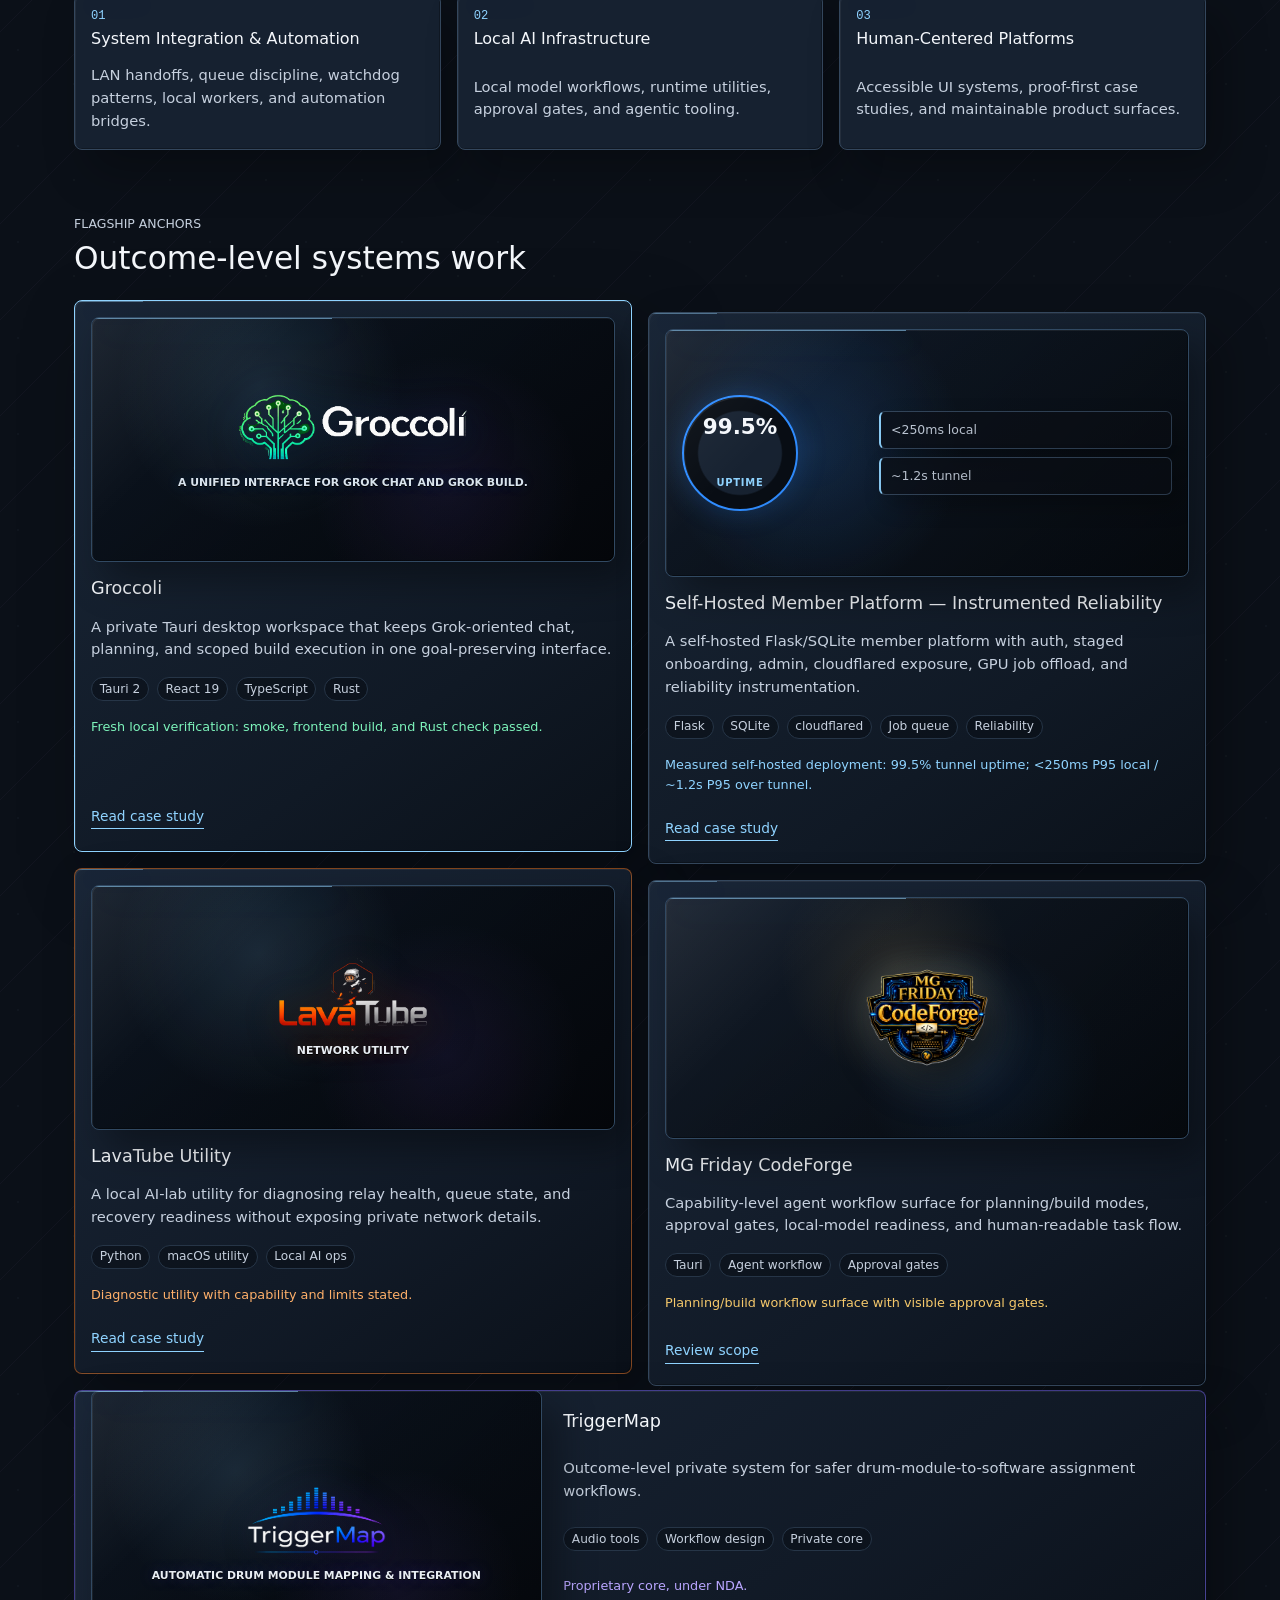
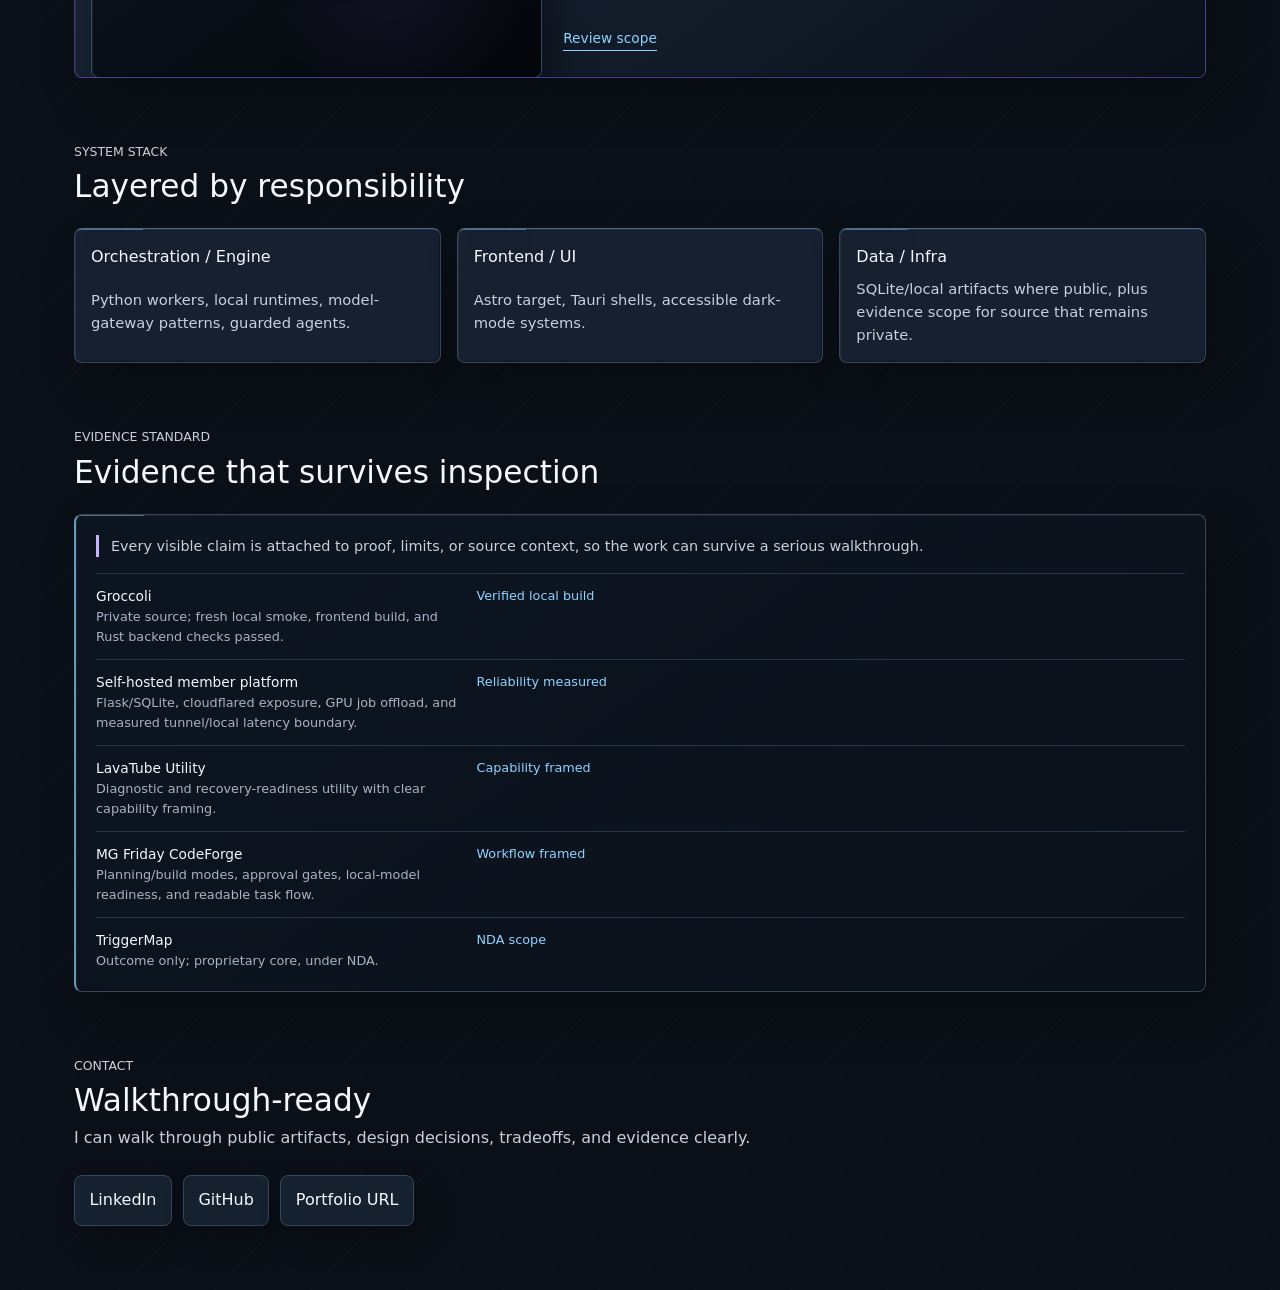
==== commit 631caa70: "Add transparent portfolio logo lockups" ====
--- a/index.html
+++ b/index.html
@@ -1 +1 @@
-<!DOCTYPE html><html lang="en" data-astro-cid-lcdefpme><head><meta charset="utf-8"><link rel="icon" type="image/svg+xml" href="/favicon.svg"><meta name="viewport" content="width=device-width, initial-scale=1"><meta name="generator" content="Astro v7.0.5"><title>Scott Westbrook — AI Systems Architect</title><meta name="description" content="AI Systems Architect. Local AI utilities, constrained agent workflows, and evidence-first interfaces backed by walkthrough-ready proof."><meta name="author" content="Scott Westbrook"><meta name="robots" content="index, follow, max-image-preview:large"><link rel="canonical" href="https://swcre8s.github.io/"><meta property="og:type" content="website"><meta property="og:site_name" content="Scott Westbrook — AI Systems Architect"><meta property="og:title" content="Scott Westbrook — AI Systems Architect"><meta property="og:description" content="Local AI utilities, constrained agent workflows, and evidence-first interfaces backed by walkthrough-ready proof."><meta property="og:url" content="https://swcre8s.github.io/"><meta property="og:image" content="https://swcre8s.github.io/assets/portfolio-og.png"><meta property="og:image:alt" content="Scott Westbrook AI systems portfolio with layered proof-first interface"><meta property="og:image:width" content="1200"><meta property="og:image:height" content="630"><meta name="twitter:card" content="summary_large_image"><meta name="twitter:image" content="https://swcre8s.github.io/assets/portfolio-og.png"><meta name="twitter:title" content="Scott Westbrook — AI Systems Architect"><meta name="twitter:description" content="Local AI utilities, constrained agent workflows, and evidence-first interfaces backed by walkthrough-ready proof."><script type="application/ld+json">{"@context":"https://schema.org","@type":"Person","name":"Scott Westbrook","jobTitle":"AI Systems Architect","url":"https://swcre8s.github.io/","sameAs":["https://www.linkedin.com/in/scott-westbrook-38995947","https://github.com/swcre8s"],"knowsAbout":["AI systems architecture","Multi-agent orchestration","Local AI infrastructure","Forward-deployed engineering","Tauri","Astro"]}</script><link rel="stylesheet" href="/_astro/index.CGU7ejdP.css?v=20260722-brand-polish"></head><body data-astro-cid-lcdefpme><header class="portfolio-nav" data-astro-cid-lcdefpme><a class="name" href="/" data-astro-cid-lcdefpme><svg class="mark" viewBox="0 0 32 32" aria-hidden="true" data-astro-cid-lcdefpme><path d="M23 22c2.4-2.6 3-6.8.8-10.2C22.3 9.2 19.3 7.7 16.6 7.7c1.3-1.3 2-3.2 1.3-4.7-2.6 0-4.7 1.4-5.7 3.4-1-1-3-1.3-5-.7 0 2 1.4 3.7 3 4.4C6.6 15 4.3 18.4 5 22.3c.4 3.4 2.9 6.1 6.4 6.7h8.6" fill="none" stroke="currentColor" stroke-width="1.6" stroke-linejoin="round" data-astro-cid-lcdefpme></path><path d="M12 18h5M14 18v6M18 15l4-2M11 24h6" stroke="currentColor" stroke-width="1.4" fill="none" stroke-linecap="round" data-astro-cid-lcdefpme></path><circle cx="13" cy="12" r="1" fill="currentColor" data-astro-cid-lcdefpme></circle></svg><span data-astro-cid-lcdefpme>Scott Westbrook</span></a><nav class="portfolio-links" aria-label="Primary" data-astro-cid-lcdefpme><a href="/projects" data-astro-cid-lcdefpme>Projects</a><a href="#stack" data-astro-cid-lcdefpme>Stack</a><a href="#evidence" data-astro-cid-lcdefpme>Evidence</a><a href="#contact" data-astro-cid-lcdefpme>Contact</a></nav></header><main class="stage" data-astro-cid-lcdefpme><section class="lead-grid" aria-label="Introduction" data-astro-cid-lcdefpme><div class="lead-copy" data-astro-cid-lcdefpme><p class="eyebrow" data-astro-cid-lcdefpme>AI Systems Architect + Creative Systems Lead</p><h1 data-astro-cid-lcdefpme>Scott Westbrook</h1><p class="subtitle" data-astro-cid-lcdefpme>AI Systems Architect | AI Solutions Engineering | Multi-Agent Systems</p><p class="positioning" data-astro-cid-lcdefpme>I turn ambiguous AI problems into coherent systems people can understand, trust, and use: local utilities, constrained agent workflows, accessible interfaces, and evidence that survives inspection.</p><p class="founder-line" data-astro-cid-lcdefpme>Purple Squirrel Studio is my creative systems practice.</p><ul class="thread" data-astro-cid-lcdefpme><li data-astro-cid-lcdefpme><b data-astro-cid-lcdefpme>Creative direction</b><span data-astro-cid-lcdefpme>Hierarchy, restraint, timing, and human response.</span></li><li data-astro-cid-lcdefpme><b data-astro-cid-lcdefpme>Systems architecture</b><span data-astro-cid-lcdefpme>Local AI utilities, automation, agents, and runtime paths.</span></li><li data-astro-cid-lcdefpme><b data-astro-cid-lcdefpme>Evidence design</b><span data-astro-cid-lcdefpme>Public claims stay attached to proof, limits, and source context.</span></li></ul></div><aside class="pulse creative-control" aria-label="Creative systems board" data-astro-cid-lcdefpme><p class="pulse-title" data-astro-cid-lcdefpme>Creative Systems Board<span class="pulse-dot" aria-hidden="true" data-astro-cid-lcdefpme></span></p><div class="system-artifact systems-board" aria-hidden="true"><div class="board-plane board-plane-back"><span>Brief</span><b>Ambiguity + taste</b></div><div class="board-plane board-plane-mid"><span>Engine</span><b>Agents + local runtimes</b></div><div class="board-plane board-plane-front"><span>Interface</span><b>Proof people can trust</b></div></div><p class="artifact-caption" data-astro-cid-lcdefpme>Portfolio system surface / layered proof signal</p><div class="artifact-stack"><div><span>01</span><b>Signal</b><p>Turn ambiguous work into a readable operating system.</p></div><div><span>02</span><b>Build</b><p>Prototype, connect, test, and preserve proof.</p></div><div><span>03</span><b>Ship</b><p>Keep the human-facing layer as intentional as the engine.</p></div></div></aside></section><section class="section-band director-pass" aria-label="Creative systems signature" data-astro-cid-lcdefpme><div class="signature-panel" data-astro-cid-lcdefpme><p class="eyebrow" data-astro-cid-lcdefpme>Creative Systems Lens</p><p class="signature" data-astro-cid-lcdefpme>The beauty is in the machine.</p><p data-astro-cid-lcdefpme>My edge is seeing the machine as an experience: hierarchy, mood, rhythm, and proof working together instead of fighting for attention.</p></div><div class="systems-composition" aria-label="Layered system composition" data-astro-cid-lcdefpme><div class="composition-layer layer-back" data-astro-cid-lcdefpme><span data-astro-cid-lcdefpme>Brief</span><b data-astro-cid-lcdefpme>Ambiguity, constraints, and taste</b></div><div class="composition-layer layer-mid" data-astro-cid-lcdefpme><span data-astro-cid-lcdefpme>Engine</span><b data-astro-cid-lcdefpme>Agents, local runtimes, queues</b></div><div class="composition-layer layer-front" data-astro-cid-lcdefpme><span data-astro-cid-lcdefpme>Interface</span><b data-astro-cid-lcdefpme>Evidence a human can trust</b></div><div class="composition-proof" data-astro-cid-lcdefpme>Evidence survives inspection</div></div></section><section class="section-band" aria-labelledby="pillars-h" data-astro-cid-lcdefpme><div class="section-heading" data-astro-cid-lcdefpme><p class="eyebrow" data-astro-cid-lcdefpme>Competency Pillars</p><h2 id="pillars-h" data-astro-cid-lcdefpme>What I build</h2><p data-astro-cid-lcdefpme>Systems that reduce ambiguity: local AI infrastructure, automated workflows, and interfaces that keep evidence legible without spilling implementation detail.</p></div><div class="pillar-grid" data-astro-cid-lcdefpme><article class="pillar" data-step="01" data-astro-cid-lcdefpme><b data-astro-cid-lcdefpme>System Integration &amp; Automation</b><p data-astro-cid-lcdefpme>LAN handoffs, queue discipline, watchdog patterns, local workers, and automation bridges.</p></article><article class="pillar" data-step="02" data-astro-cid-lcdefpme><b data-astro-cid-lcdefpme>Local AI Infrastructure</b><p data-astro-cid-lcdefpme>Local model workflows, runtime utilities, approval gates, and agentic tooling.</p></article><article class="pillar" data-step="03" data-astro-cid-lcdefpme><b data-astro-cid-lcdefpme>Human-Centered Platforms</b><p data-astro-cid-lcdefpme>Accessible UI systems, proof-first case studies, and maintainable product surfaces.</p></article></div></section><section class="section-band" aria-labelledby="flagship-h" id="projects" data-astro-cid-lcdefpme><div class="section-heading" data-astro-cid-lcdefpme><p class="eyebrow" data-astro-cid-lcdefpme>Flagship Anchors</p><h2 id="flagship-h" data-astro-cid-lcdefpme>Outcome-level systems work</h2></div><div class="project-grid" data-astro-cid-lcdefpme><article class="project-card project-card--groccoli" data-astro-cid-lcdefpme><div class="project-visual project-visual--groccoli"><img src="/assets/brand/groccoli.png" alt="Groccoli brand artwork" loading="lazy" decoding="async"></div><h3 data-astro-cid-lcdefpme>Groccoli</h3><p data-astro-cid-lcdefpme>A private Tauri desktop workspace that keeps Grok-oriented chat, planning, and scoped build execution in one goal-preserving interface.</p><ul class="tag-list" data-astro-cid-lcdefpme><li data-astro-cid-lcdefpme>Tauri 2</li><li data-astro-cid-lcdefpme>React 19</li><li data-astro-cid-lcdefpme>TypeScript</li><li data-astro-cid-lcdefpme>Rust</li></ul><p class="proof" data-astro-cid-lcdefpme>Fresh local verification: smoke, frontend build, and Rust check passed.</p><a class="project-link" href="/case-studies/groccoli/" data-astro-cid-lcdefpme>Read case study</a></article><article class="project-card project-card--platform" data-astro-cid-lcdefpme><div class="project-visual project-visual--platform" aria-hidden="true"><div class="signal-ring"><span>99.5%</span><b>uptime</b></div><div class="latency-row"><span>&lt;250ms local</span><span>~1.2s tunnel</span></div></div><h3 data-astro-cid-lcdefpme>Self-Hosted Member Platform — Instrumented Reliability</h3><p data-astro-cid-lcdefpme>A self-hosted Flask/SQLite member platform with auth, staged onboarding, admin, cloudflared exposure, GPU job offload, and reliability instrumentation.</p><ul class="tag-list" data-astro-cid-lcdefpme><li data-astro-cid-lcdefpme>Flask</li><li data-astro-cid-lcdefpme>SQLite</li><li data-astro-cid-lcdefpme>cloudflared</li><li data-astro-cid-lcdefpme>Job queue</li><li data-astro-cid-lcdefpme>Reliability</li></ul><p class="proof" data-astro-cid-lcdefpme>Measured self-hosted deployment: 99.5% tunnel uptime; &lt;250ms P95 local / ~1.2s P95 over tunnel.</p><a class="project-link" href="/case-studies/self-hosted-member-platform/" data-astro-cid-lcdefpme>Read case study</a></article><article class="project-card project-card--lavatube" data-astro-cid-lcdefpme><div class="project-visual project-visual--lavatube"><img src="/assets/brand/lavatube.png" alt="LavaTube Utility brand artwork" loading="lazy" decoding="async"></div><h3 data-astro-cid-lcdefpme>LavaTube Utility</h3><p data-astro-cid-lcdefpme>A local AI-lab utility for diagnosing relay health, queue state, and recovery readiness without exposing private network details.</p><ul class="tag-list" data-astro-cid-lcdefpme><li data-astro-cid-lcdefpme>Python</li><li data-astro-cid-lcdefpme>macOS utility</li><li data-astro-cid-lcdefpme>Local AI ops</li></ul><p class="proof" data-astro-cid-lcdefpme>Diagnostic utility with capability and limits stated.</p><a class="project-link" href="/case-studies/lavatube-utility/" data-astro-cid-lcdefpme>Read case study</a></article><article class="project-card project-card--codeforge" data-astro-cid-lcdefpme><div class="project-visual project-visual--codeforge" aria-hidden="true"><span>Plan</span><span>Gate</span><span>Build</span><i></i></div><h3 data-astro-cid-lcdefpme>MG Friday CodeForge</h3><p data-astro-cid-lcdefpme>Capability-level agent workflow surface for planning/build modes, approval gates, local-model readiness, and human-readable task flow.</p><ul class="tag-list" data-astro-cid-lcdefpme><li data-astro-cid-lcdefpme>Tauri</li><li data-astro-cid-lcdefpme>Agent workflow</li><li data-astro-cid-lcdefpme>Approval gates</li></ul><p class="proof warning" data-astro-cid-lcdefpme>Planning/build workflow surface with visible approval gates.</p><a class="project-link" href="/projects" data-astro-cid-lcdefpme>Review scope</a></article><article class="project-card project-card--triggermap" data-astro-cid-lcdefpme><div class="project-visual project-visual--triggermap"><img src="/assets/brand/triggermap.png" alt="TriggerMap brand artwork" loading="lazy" decoding="async"></div><h3 data-astro-cid-lcdefpme>TriggerMap</h3><p data-astro-cid-lcdefpme>Outcome-level private system for safer drum-module-to-software assignment workflows.</p><ul class="tag-list" data-astro-cid-lcdefpme><li data-astro-cid-lcdefpme>Audio tools</li><li data-astro-cid-lcdefpme>Workflow design</li><li data-astro-cid-lcdefpme>Private core</li></ul><p class="proof warning" data-astro-cid-lcdefpme>Proprietary core, under NDA.</p><a class="project-link" href="/projects" data-astro-cid-lcdefpme>Review scope</a></article></div></section><section class="section-band" aria-labelledby="stack-h" id="stack" data-astro-cid-lcdefpme><div class="section-heading" data-astro-cid-lcdefpme><p class="eyebrow" data-astro-cid-lcdefpme>System Stack</p><h2 id="stack-h" data-astro-cid-lcdefpme>Layered by responsibility</h2></div><div class="stack-grid" data-astro-cid-lcdefpme><article class="stack-layer" data-astro-cid-lcdefpme><b data-astro-cid-lcdefpme>Orchestration / Engine</b><p data-astro-cid-lcdefpme>Python workers, local runtimes, model-gateway patterns, guarded agents.</p></article><article class="stack-layer" data-astro-cid-lcdefpme><b data-astro-cid-lcdefpme>Frontend / UI</b><p data-astro-cid-lcdefpme>Astro target, Tauri shells, accessible dark-mode systems.</p></article><article class="stack-layer" data-astro-cid-lcdefpme><b data-astro-cid-lcdefpme>Data / Infra</b><p data-astro-cid-lcdefpme>SQLite/local artifacts where public, plus evidence scope for source that remains private.</p></article></div></section><section class="section-band" aria-labelledby="evidence-h" id="evidence" data-astro-cid-lcdefpme><div class="section-heading" data-astro-cid-lcdefpme><p class="eyebrow" data-astro-cid-lcdefpme>Evidence Standard</p><h2 id="evidence-h" data-astro-cid-lcdefpme>Evidence that survives inspection</h2></div><div class="evidence-block" data-astro-cid-lcdefpme><p class="guardrail" data-astro-cid-lcdefpme>Every visible claim is attached to proof, limits, or source context, so the work can survive a serious walkthrough.</p><div class="evidence-grid" data-astro-cid-lcdefpme><div class="evidence-row" data-astro-cid-lcdefpme><strong data-astro-cid-lcdefpme>Groccoli<span class="sub" data-astro-cid-lcdefpme>Private source; fresh local smoke, frontend build, and Rust backend checks passed.</span></strong><span class="verdict" data-astro-cid-lcdefpme>Verified local build</span></div><div class="evidence-row" data-astro-cid-lcdefpme><strong data-astro-cid-lcdefpme>Self-hosted member platform<span class="sub" data-astro-cid-lcdefpme>Flask/SQLite, cloudflared exposure, GPU job offload, and measured tunnel/local latency boundary.</span></strong><span class="verdict" data-astro-cid-lcdefpme>Reliability measured</span></div><div class="evidence-row" data-astro-cid-lcdefpme><strong data-astro-cid-lcdefpme>LavaTube Utility<span class="sub" data-astro-cid-lcdefpme>Diagnostic and recovery-readiness utility with clear capability framing.</span></strong><span class="verdict" data-astro-cid-lcdefpme>Capability framed</span></div><div class="evidence-row" data-astro-cid-lcdefpme><strong data-astro-cid-lcdefpme>MG Friday CodeForge<span class="sub" data-astro-cid-lcdefpme>Planning/build modes, approval gates, local-model readiness, and readable task flow.</span></strong><span class="verdict" data-astro-cid-lcdefpme>Workflow framed</span></div><div class="evidence-row" data-astro-cid-lcdefpme><strong data-astro-cid-lcdefpme>TriggerMap<span class="sub" data-astro-cid-lcdefpme>Outcome only; proprietary core, under NDA.</span></strong><span class="verdict" data-astro-cid-lcdefpme>NDA scope</span></div></div></div></section><section class="section-band" aria-labelledby="contact-h" id="contact" data-astro-cid-lcdefpme><div class="section-heading" data-astro-cid-lcdefpme><p class="eyebrow" data-astro-cid-lcdefpme>Contact</p><h2 id="contact-h" data-astro-cid-lcdefpme>Walkthrough-ready</h2><p data-astro-cid-lcdefpme>I can walk through public artifacts, design decisions, tradeoffs, and evidence clearly.</p></div><div class="contact-links" data-astro-cid-lcdefpme><a href="https://www.linkedin.com/in/scott-westbrook-38995947" data-astro-cid-lcdefpme>LinkedIn</a><a href="https://github.com/swcre8s" data-astro-cid-lcdefpme>GitHub</a><a href="https://swcre8s.github.io" data-astro-cid-lcdefpme>Portfolio URL</a></div></section></main></body></html>+<!DOCTYPE html><html lang="en" data-astro-cid-lcdefpme><head><meta charset="utf-8"><link rel="icon" type="image/svg+xml" href="/favicon.svg"><meta name="viewport" content="width=device-width, initial-scale=1"><meta name="generator" content="Astro v7.0.5"><title>Scott Westbrook — AI Systems Architect</title><meta name="description" content="AI Systems Architect. Local AI utilities, constrained agent workflows, and evidence-first interfaces backed by walkthrough-ready proof."><meta name="author" content="Scott Westbrook"><meta name="robots" content="index, follow, max-image-preview:large"><link rel="canonical" href="https://swcre8s.github.io/"><meta property="og:type" content="website"><meta property="og:site_name" content="Scott Westbrook — AI Systems Architect"><meta property="og:title" content="Scott Westbrook — AI Systems Architect"><meta property="og:description" content="Local AI utilities, constrained agent workflows, and evidence-first interfaces backed by walkthrough-ready proof."><meta property="og:url" content="https://swcre8s.github.io/"><meta property="og:image" content="https://swcre8s.github.io/assets/portfolio-og.png"><meta property="og:image:alt" content="Scott Westbrook AI systems portfolio with layered proof-first interface"><meta property="og:image:width" content="1200"><meta property="og:image:height" content="630"><meta name="twitter:card" content="summary_large_image"><meta name="twitter:image" content="https://swcre8s.github.io/assets/portfolio-og.png"><meta name="twitter:title" content="Scott Westbrook — AI Systems Architect"><meta name="twitter:description" content="Local AI utilities, constrained agent workflows, and evidence-first interfaces backed by walkthrough-ready proof."><script type="application/ld+json">{"@context":"https://schema.org","@type":"Person","name":"Scott Westbrook","jobTitle":"AI Systems Architect","url":"https://swcre8s.github.io/","sameAs":["https://www.linkedin.com/in/scott-westbrook-38995947","https://github.com/swcre8s"],"knowsAbout":["AI systems architecture","Multi-agent orchestration","Local AI infrastructure","Forward-deployed engineering","Tauri","Astro"]}</script><link rel="stylesheet" href="/_astro/index.CGU7ejdP.css?v=20260722-alpha-codeforge"></head><body data-astro-cid-lcdefpme><header class="portfolio-nav" data-astro-cid-lcdefpme><a class="name" href="/" data-astro-cid-lcdefpme><svg class="mark" viewBox="0 0 32 32" aria-hidden="true" data-astro-cid-lcdefpme><path d="M23 22c2.4-2.6 3-6.8.8-10.2C22.3 9.2 19.3 7.7 16.6 7.7c1.3-1.3 2-3.2 1.3-4.7-2.6 0-4.7 1.4-5.7 3.4-1-1-3-1.3-5-.7 0 2 1.4 3.7 3 4.4C6.6 15 4.3 18.4 5 22.3c.4 3.4 2.9 6.1 6.4 6.7h8.6" fill="none" stroke="currentColor" stroke-width="1.6" stroke-linejoin="round" data-astro-cid-lcdefpme></path><path d="M12 18h5M14 18v6M18 15l4-2M11 24h6" stroke="currentColor" stroke-width="1.4" fill="none" stroke-linecap="round" data-astro-cid-lcdefpme></path><circle cx="13" cy="12" r="1" fill="currentColor" data-astro-cid-lcdefpme></circle></svg><span data-astro-cid-lcdefpme>Scott Westbrook</span></a><nav class="portfolio-links" aria-label="Primary" data-astro-cid-lcdefpme><a href="/projects" data-astro-cid-lcdefpme>Projects</a><a href="#stack" data-astro-cid-lcdefpme>Stack</a><a href="#evidence" data-astro-cid-lcdefpme>Evidence</a><a href="#contact" data-astro-cid-lcdefpme>Contact</a></nav></header><main class="stage" data-astro-cid-lcdefpme><section class="lead-grid" aria-label="Introduction" data-astro-cid-lcdefpme><div class="lead-copy" data-astro-cid-lcdefpme><p class="eyebrow" data-astro-cid-lcdefpme>AI Systems Architect + Creative Systems Lead</p><h1 data-astro-cid-lcdefpme>Scott Westbrook</h1><p class="subtitle" data-astro-cid-lcdefpme>AI Systems Architect | AI Solutions Engineering | Multi-Agent Systems</p><p class="positioning" data-astro-cid-lcdefpme>I turn ambiguous AI problems into coherent systems people can understand, trust, and use: local utilities, constrained agent workflows, accessible interfaces, and evidence that survives inspection.</p><p class="founder-line" data-astro-cid-lcdefpme>Purple Squirrel Studio is my creative systems practice.</p><ul class="thread" data-astro-cid-lcdefpme><li data-astro-cid-lcdefpme><b data-astro-cid-lcdefpme>Creative direction</b><span data-astro-cid-lcdefpme>Hierarchy, restraint, timing, and human response.</span></li><li data-astro-cid-lcdefpme><b data-astro-cid-lcdefpme>Systems architecture</b><span data-astro-cid-lcdefpme>Local AI utilities, automation, agents, and runtime paths.</span></li><li data-astro-cid-lcdefpme><b data-astro-cid-lcdefpme>Evidence design</b><span data-astro-cid-lcdefpme>Public claims stay attached to proof, limits, and source context.</span></li></ul></div><aside class="pulse creative-control" aria-label="Creative systems board" data-astro-cid-lcdefpme><p class="pulse-title" data-astro-cid-lcdefpme>Creative Systems Board<span class="pulse-dot" aria-hidden="true" data-astro-cid-lcdefpme></span></p><div class="system-artifact systems-board" aria-hidden="true"><div class="board-plane board-plane-back"><span>Brief</span><b>Ambiguity + taste</b></div><div class="board-plane board-plane-mid"><span>Engine</span><b>Agents + local runtimes</b></div><div class="board-plane board-plane-front"><span>Interface</span><b>Proof people can trust</b></div></div><p class="artifact-caption" data-astro-cid-lcdefpme>Portfolio system surface / layered proof signal</p><div class="artifact-stack"><div><span>01</span><b>Signal</b><p>Turn ambiguous work into a readable operating system.</p></div><div><span>02</span><b>Build</b><p>Prototype, connect, test, and preserve proof.</p></div><div><span>03</span><b>Ship</b><p>Keep the human-facing layer as intentional as the engine.</p></div></div></aside></section><section class="section-band director-pass" aria-label="Creative systems signature" data-astro-cid-lcdefpme><div class="signature-panel" data-astro-cid-lcdefpme><p class="eyebrow" data-astro-cid-lcdefpme>Creative Systems Lens</p><p class="signature" data-astro-cid-lcdefpme>The beauty is in the machine.</p><p data-astro-cid-lcdefpme>My edge is seeing the machine as an experience: hierarchy, mood, rhythm, and proof working together instead of fighting for attention.</p></div><div class="systems-composition" aria-label="Layered system composition" data-astro-cid-lcdefpme><div class="composition-layer layer-back" data-astro-cid-lcdefpme><span data-astro-cid-lcdefpme>Brief</span><b data-astro-cid-lcdefpme>Ambiguity, constraints, and taste</b></div><div class="composition-layer layer-mid" data-astro-cid-lcdefpme><span data-astro-cid-lcdefpme>Engine</span><b data-astro-cid-lcdefpme>Agents, local runtimes, queues</b></div><div class="composition-layer layer-front" data-astro-cid-lcdefpme><span data-astro-cid-lcdefpme>Interface</span><b data-astro-cid-lcdefpme>Evidence a human can trust</b></div><div class="composition-proof" data-astro-cid-lcdefpme>Evidence survives inspection</div></div></section><section class="section-band" aria-labelledby="pillars-h" data-astro-cid-lcdefpme><div class="section-heading" data-astro-cid-lcdefpme><p class="eyebrow" data-astro-cid-lcdefpme>Competency Pillars</p><h2 id="pillars-h" data-astro-cid-lcdefpme>What I build</h2><p data-astro-cid-lcdefpme>Systems that reduce ambiguity: local AI infrastructure, automated workflows, and interfaces that keep evidence legible without spilling implementation detail.</p></div><div class="pillar-grid" data-astro-cid-lcdefpme><article class="pillar" data-step="01" data-astro-cid-lcdefpme><b data-astro-cid-lcdefpme>System Integration &amp; Automation</b><p data-astro-cid-lcdefpme>LAN handoffs, queue discipline, watchdog patterns, local workers, and automation bridges.</p></article><article class="pillar" data-step="02" data-astro-cid-lcdefpme><b data-astro-cid-lcdefpme>Local AI Infrastructure</b><p data-astro-cid-lcdefpme>Local model workflows, runtime utilities, approval gates, and agentic tooling.</p></article><article class="pillar" data-step="03" data-astro-cid-lcdefpme><b data-astro-cid-lcdefpme>Human-Centered Platforms</b><p data-astro-cid-lcdefpme>Accessible UI systems, proof-first case studies, and maintainable product surfaces.</p></article></div></section><section class="section-band" aria-labelledby="flagship-h" id="projects" data-astro-cid-lcdefpme><div class="section-heading" data-astro-cid-lcdefpme><p class="eyebrow" data-astro-cid-lcdefpme>Flagship Anchors</p><h2 id="flagship-h" data-astro-cid-lcdefpme>Outcome-level systems work</h2></div><div class="project-grid" data-astro-cid-lcdefpme><article class="project-card project-card--groccoli" data-astro-cid-lcdefpme><div class="project-visual project-visual--groccoli project-visual--lockup"><span class="brand-art-window brand-art-window--groccoli" aria-hidden="true"><img src="/assets/brand/groccoli-alpha-v3.png" alt="" loading="lazy" decoding="async"></span><span class="brand-subline">A unified interface for Grok Chat and Grok Build.</span></div><h3 data-astro-cid-lcdefpme>Groccoli</h3><p data-astro-cid-lcdefpme>A private Tauri desktop workspace that keeps Grok-oriented chat, planning, and scoped build execution in one goal-preserving interface.</p><ul class="tag-list" data-astro-cid-lcdefpme><li data-astro-cid-lcdefpme>Tauri 2</li><li data-astro-cid-lcdefpme>React 19</li><li data-astro-cid-lcdefpme>TypeScript</li><li data-astro-cid-lcdefpme>Rust</li></ul><p class="proof" data-astro-cid-lcdefpme>Fresh local verification: smoke, frontend build, and Rust check passed.</p><a class="project-link" href="/case-studies/groccoli/" data-astro-cid-lcdefpme>Read case study</a></article><article class="project-card project-card--platform" data-astro-cid-lcdefpme><div class="project-visual project-visual--platform" aria-hidden="true"><div class="signal-ring"><span>99.5%</span><b>uptime</b></div><div class="latency-row"><span>&lt;250ms local</span><span>~1.2s tunnel</span></div></div><h3 data-astro-cid-lcdefpme>Self-Hosted Member Platform — Instrumented Reliability</h3><p data-astro-cid-lcdefpme>A self-hosted Flask/SQLite member platform with auth, staged onboarding, admin, cloudflared exposure, GPU job offload, and reliability instrumentation.</p><ul class="tag-list" data-astro-cid-lcdefpme><li data-astro-cid-lcdefpme>Flask</li><li data-astro-cid-lcdefpme>SQLite</li><li data-astro-cid-lcdefpme>cloudflared</li><li data-astro-cid-lcdefpme>Job queue</li><li data-astro-cid-lcdefpme>Reliability</li></ul><p class="proof" data-astro-cid-lcdefpme>Measured self-hosted deployment: 99.5% tunnel uptime; &lt;250ms P95 local / ~1.2s P95 over tunnel.</p><a class="project-link" href="/case-studies/self-hosted-member-platform/" data-astro-cid-lcdefpme>Read case study</a></article><article class="project-card project-card--lavatube" data-astro-cid-lcdefpme><div class="project-visual project-visual--lavatube project-visual--lockup"><span class="brand-art-window brand-art-window--lavatube" aria-hidden="true"><img src="/assets/brand/lavatube-alpha-v2.png" alt="" loading="lazy" decoding="async"></span><span class="brand-subline brand-subline--lavatube">Network Utility</span></div><h3 data-astro-cid-lcdefpme>LavaTube Utility</h3><p data-astro-cid-lcdefpme>A local AI-lab utility for diagnosing relay health, queue state, and recovery readiness without exposing private network details.</p><ul class="tag-list" data-astro-cid-lcdefpme><li data-astro-cid-lcdefpme>Python</li><li data-astro-cid-lcdefpme>macOS utility</li><li data-astro-cid-lcdefpme>Local AI ops</li></ul><p class="proof" data-astro-cid-lcdefpme>Diagnostic utility with capability and limits stated.</p><a class="project-link" href="/case-studies/lavatube-utility/" data-astro-cid-lcdefpme>Read case study</a></article><article class="project-card project-card--codeforge" data-astro-cid-lcdefpme><div class="project-visual project-visual--codeforge project-visual--lockup"><span class="brand-art-window brand-art-window--codeforge" aria-hidden="true"><img src="/assets/brand/codeforge-alpha-v1.png" alt="" loading="lazy" decoding="async"></span></div><h3 data-astro-cid-lcdefpme>MG Friday CodeForge</h3><p data-astro-cid-lcdefpme>Capability-level agent workflow surface for planning/build modes, approval gates, local-model readiness, and human-readable task flow.</p><ul class="tag-list" data-astro-cid-lcdefpme><li data-astro-cid-lcdefpme>Tauri</li><li data-astro-cid-lcdefpme>Agent workflow</li><li data-astro-cid-lcdefpme>Approval gates</li></ul><p class="proof warning" data-astro-cid-lcdefpme>Planning/build workflow surface with visible approval gates.</p><a class="project-link" href="/projects" data-astro-cid-lcdefpme>Review scope</a></article><article class="project-card project-card--triggermap" data-astro-cid-lcdefpme><div class="project-visual project-visual--triggermap project-visual--lockup"><span class="brand-art-window brand-art-window--triggermap" aria-hidden="true"><img src="/assets/brand/triggermap-alpha-v2.png" alt="" loading="lazy" decoding="async"></span><span class="brand-subline brand-subline--triggermap">Automatic drum module mapping &amp; integration</span></div><h3 data-astro-cid-lcdefpme>TriggerMap</h3><p data-astro-cid-lcdefpme>Outcome-level private system for safer drum-module-to-software assignment workflows.</p><ul class="tag-list" data-astro-cid-lcdefpme><li data-astro-cid-lcdefpme>Audio tools</li><li data-astro-cid-lcdefpme>Workflow design</li><li data-astro-cid-lcdefpme>Private core</li></ul><p class="proof warning" data-astro-cid-lcdefpme>Proprietary core, under NDA.</p><a class="project-link" href="/projects" data-astro-cid-lcdefpme>Review scope</a></article></div></section><section class="section-band" aria-labelledby="stack-h" id="stack" data-astro-cid-lcdefpme><div class="section-heading" data-astro-cid-lcdefpme><p class="eyebrow" data-astro-cid-lcdefpme>System Stack</p><h2 id="stack-h" data-astro-cid-lcdefpme>Layered by responsibility</h2></div><div class="stack-grid" data-astro-cid-lcdefpme><article class="stack-layer" data-astro-cid-lcdefpme><b data-astro-cid-lcdefpme>Orchestration / Engine</b><p data-astro-cid-lcdefpme>Python workers, local runtimes, model-gateway patterns, guarded agents.</p></article><article class="stack-layer" data-astro-cid-lcdefpme><b data-astro-cid-lcdefpme>Frontend / UI</b><p data-astro-cid-lcdefpme>Astro target, Tauri shells, accessible dark-mode systems.</p></article><article class="stack-layer" data-astro-cid-lcdefpme><b data-astro-cid-lcdefpme>Data / Infra</b><p data-astro-cid-lcdefpme>SQLite/local artifacts where public, plus evidence scope for source that remains private.</p></article></div></section><section class="section-band" aria-labelledby="evidence-h" id="evidence" data-astro-cid-lcdefpme><div class="section-heading" data-astro-cid-lcdefpme><p class="eyebrow" data-astro-cid-lcdefpme>Evidence Standard</p><h2 id="evidence-h" data-astro-cid-lcdefpme>Evidence that survives inspection</h2></div><div class="evidence-block" data-astro-cid-lcdefpme><p class="guardrail" data-astro-cid-lcdefpme>Every visible claim is attached to proof, limits, or source context, so the work can survive a serious walkthrough.</p><div class="evidence-grid" data-astro-cid-lcdefpme><div class="evidence-row" data-astro-cid-lcdefpme><strong data-astro-cid-lcdefpme>Groccoli<span class="sub" data-astro-cid-lcdefpme>Private source; fresh local smoke, frontend build, and Rust backend checks passed.</span></strong><span class="verdict" data-astro-cid-lcdefpme>Verified local build</span></div><div class="evidence-row" data-astro-cid-lcdefpme><strong data-astro-cid-lcdefpme>Self-hosted member platform<span class="sub" data-astro-cid-lcdefpme>Flask/SQLite, cloudflared exposure, GPU job offload, and measured tunnel/local latency boundary.</span></strong><span class="verdict" data-astro-cid-lcdefpme>Reliability measured</span></div><div class="evidence-row" data-astro-cid-lcdefpme><strong data-astro-cid-lcdefpme>LavaTube Utility<span class="sub" data-astro-cid-lcdefpme>Diagnostic and recovery-readiness utility with clear capability framing.</span></strong><span class="verdict" data-astro-cid-lcdefpme>Capability framed</span></div><div class="evidence-row" data-astro-cid-lcdefpme><strong data-astro-cid-lcdefpme>MG Friday CodeForge<span class="sub" data-astro-cid-lcdefpme>Planning/build modes, approval gates, local-model readiness, and readable task flow.</span></strong><span class="verdict" data-astro-cid-lcdefpme>Workflow framed</span></div><div class="evidence-row" data-astro-cid-lcdefpme><strong data-astro-cid-lcdefpme>TriggerMap<span class="sub" data-astro-cid-lcdefpme>Outcome only; proprietary core, under NDA.</span></strong><span class="verdict" data-astro-cid-lcdefpme>NDA scope</span></div></div></div></section><section class="section-band" aria-labelledby="contact-h" id="contact" data-astro-cid-lcdefpme><div class="section-heading" data-astro-cid-lcdefpme><p class="eyebrow" data-astro-cid-lcdefpme>Contact</p><h2 id="contact-h" data-astro-cid-lcdefpme>Walkthrough-ready</h2><p data-astro-cid-lcdefpme>I can walk through public artifacts, design decisions, tradeoffs, and evidence clearly.</p></div><div class="contact-links" data-astro-cid-lcdefpme><a href="https://www.linkedin.com/in/scott-westbrook-38995947" data-astro-cid-lcdefpme>LinkedIn</a><a href="https://github.com/swcre8s" data-astro-cid-lcdefpme>GitHub</a><a href="https://swcre8s.github.io" data-astro-cid-lcdefpme>Portfolio URL</a></div></section></main></body></html>
--- a/_astro/index.CGU7ejdP.css
+++ b/_astro/index.CGU7ejdP.css
@@ -86,6 +86,17 @@
 .project-visual--groccoli img{object-position:center 42%}
 .project-visual--lavatube img{object-position:center 50%;filter:saturate(1.02) contrast(1.05) brightness(.76)}
 .project-visual--triggermap img{object-position:center 42%;filter:saturate(1.02) contrast(1.06) brightness(.82)}
+.project-visual--lockup{display:flex;flex-direction:column;align-items:center;justify-content:center;gap:.68rem;padding:1rem 1.2rem;background:radial-gradient(circle at 32% 28%,#8fd3ff1f,transparent 36%),radial-gradient(circle at 68% 70%,#8b5cf61a,transparent 34%),linear-gradient(145deg,#0c1521,#05080d)}
+.brand-art-window{position:relative;z-index:2;display:block;width:min(50%,16rem);height:4.4rem;filter:drop-shadow(11px 14px 18px #0009) drop-shadow(0 0 18px #2f8cff30)}
+.brand-art-window img{width:100%;height:100%;object-fit:contain;display:block;filter:saturate(1.08) contrast(1.08) brightness(.98)!important}
+.brand-art-window--groccoli{width:min(52%,17rem);height:4.75rem}
+.brand-art-window--lavatube{width:min(48%,15.5rem);height:4.85rem;filter:drop-shadow(11px 14px 18px #0009) drop-shadow(0 0 18px #ff6a0035)}
+.brand-art-window--triggermap{width:min(50%,16.5rem);height:4.6rem;filter:drop-shadow(11px 14px 18px #0009) drop-shadow(0 0 18px #6e5bff38)}
+.brand-art-window--codeforge{width:min(52%,17rem);height:6.2rem;filter:drop-shadow(12px 16px 20px #000a) drop-shadow(0 0 18px #f7c76a38) drop-shadow(0 0 16px #2f8cff28)}
+.project-visual--codeforge.project-visual--lockup{display:flex;align-items:center;justify-content:center;padding:.8rem 1rem;background:radial-gradient(circle at 44% 28%,#f7c76a1c,transparent 34%),radial-gradient(circle at 60% 70%,#2f8cff1c,transparent 34%),linear-gradient(145deg,#121b28,#070c12)}
+.brand-subline{position:relative;z-index:2;display:block;max-width:82%;color:#d9e4ee;font-size:.68rem;font-weight:650;line-height:1.35;text-align:center;text-transform:uppercase;text-shadow:0 1px 0 #000,0 0 14px #2f8cff38}
+.brand-subline--lavatube{color:#e8edf3;text-shadow:0 1px 0 #000,0 0 15px #ff7a1a45}
+.brand-subline--triggermap{color:#e8edf3;text-shadow:0 1px 0 #000,0 0 15px #7161ff45}
 .project-card--groccoli[data-astro-cid-lcdefpme]{border-color:#37e89075}
 .project-card--lavatube[data-astro-cid-lcdefpme]{border-color:#ff7a1a78}
 .project-card--triggermap[data-astro-cid-lcdefpme]{border-color:#7c66ff78}
@@ -103,7 +114,10 @@
 .project-visual--codeforge span:nth-child(2){padding-top:2.5rem;border-top-color:#f7c76a99}
 .project-visual--codeforge span:nth-child(3){padding-top:3.4rem;border-top-color:#8fd3ff99}
 .project-visual--codeforge i{position:absolute;left:1rem;right:1rem;bottom:1.05rem;height:1px;background:linear-gradient(90deg,transparent,#8fd3ff,#8b5cf6,transparent);box-shadow:0 0 18px #2f8cff59}
+.project-visual--codeforge.project-visual--lockup .brand-art-window--codeforge{display:block;width:min(52%,17rem);height:6.2rem;padding:0;border:0;border-radius:0;background:transparent;box-shadow:none;text-align:initial;filter:drop-shadow(12px 16px 20px #000a) drop-shadow(0 0 18px #f7c76a38) drop-shadow(0 0 16px #2f8cff28)}
+.project-visual--codeforge.project-visual--lockup .brand-art-window--codeforge img{width:100%;height:100%;object-fit:contain;display:block}
 @media (width<=620px){.project-visual--platform{grid-template-columns:1fr}.signal-ring{width:6.25rem}.project-card[data-astro-cid-lcdefpme]{grid-template-rows:auto}}
+@media (width<=620px){.brand-art-window,.brand-art-window--groccoli,.brand-art-window--lavatube,.brand-art-window--triggermap,.brand-art-window--codeforge{width:72%;height:4.3rem}.brand-subline{font-size:.62rem;max-width:94%}}
 
 
 /* Deliberate wide row for the fifth flagship card. */
